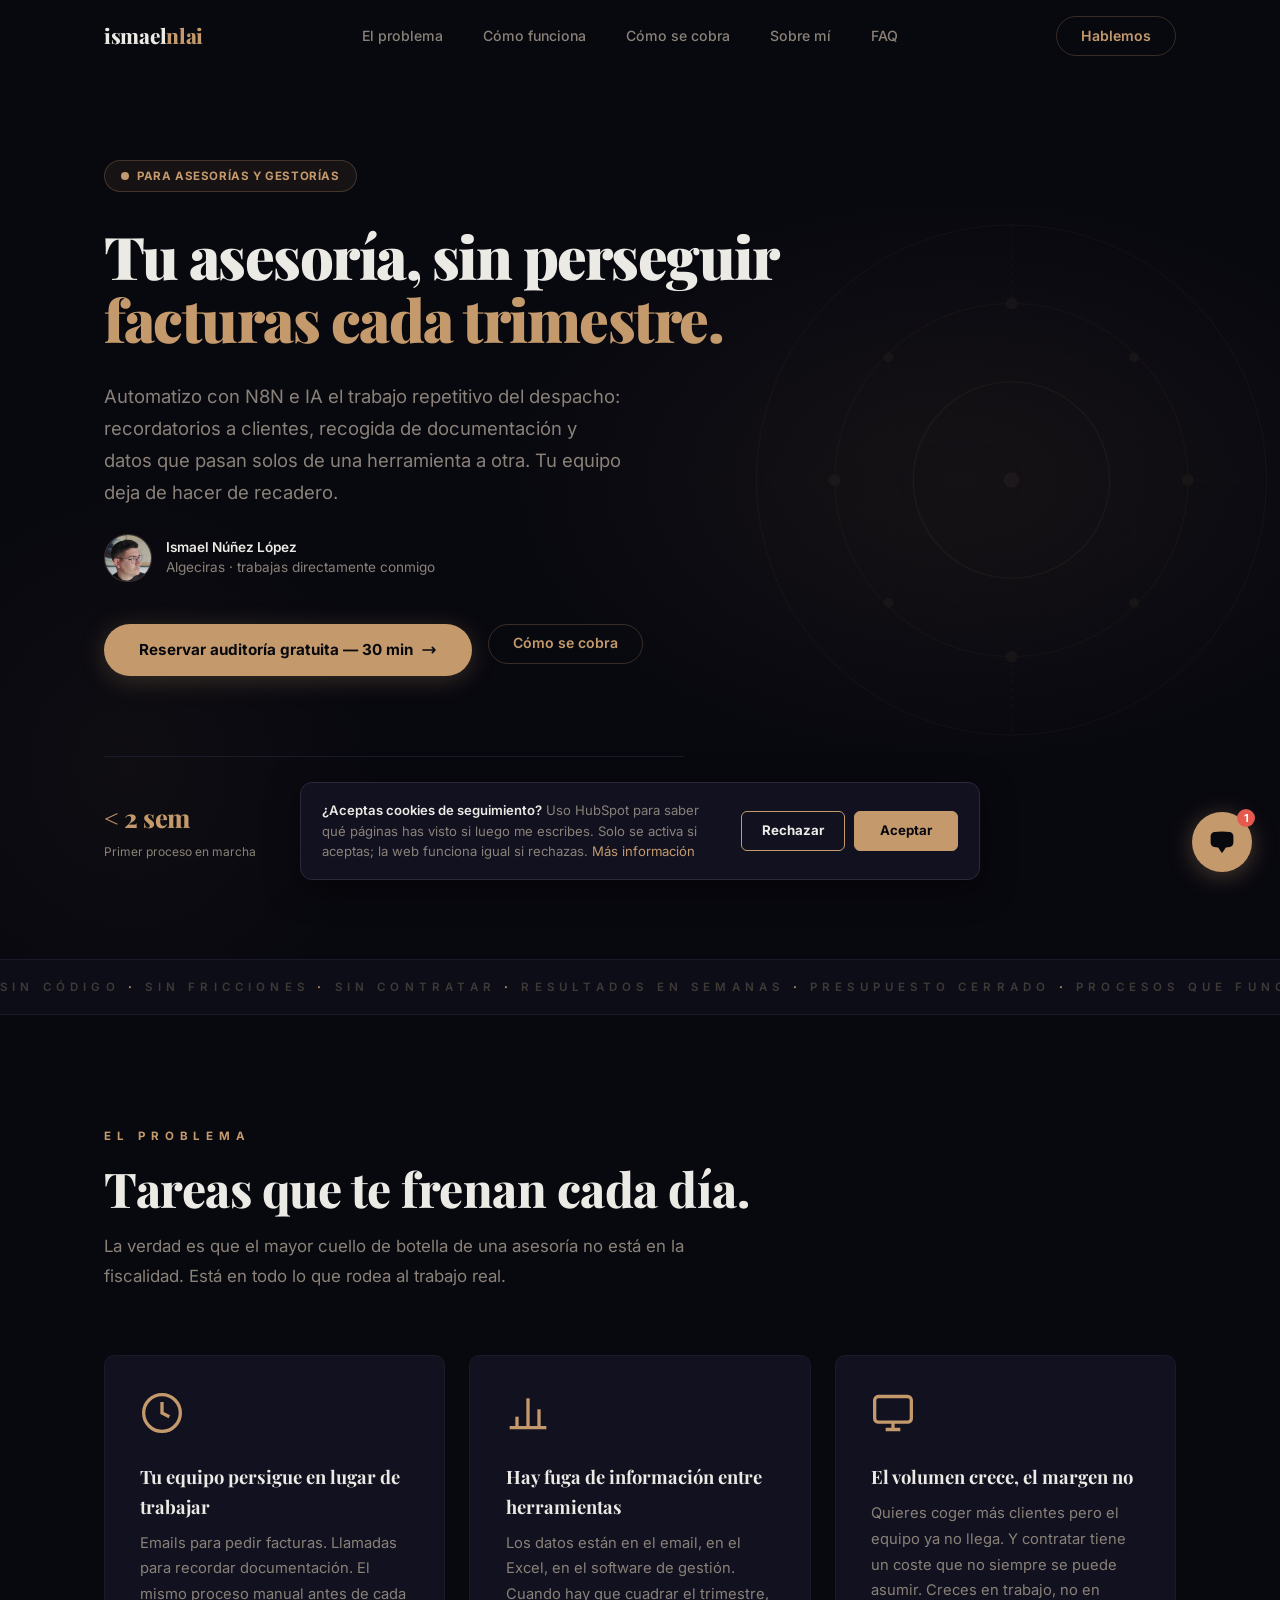
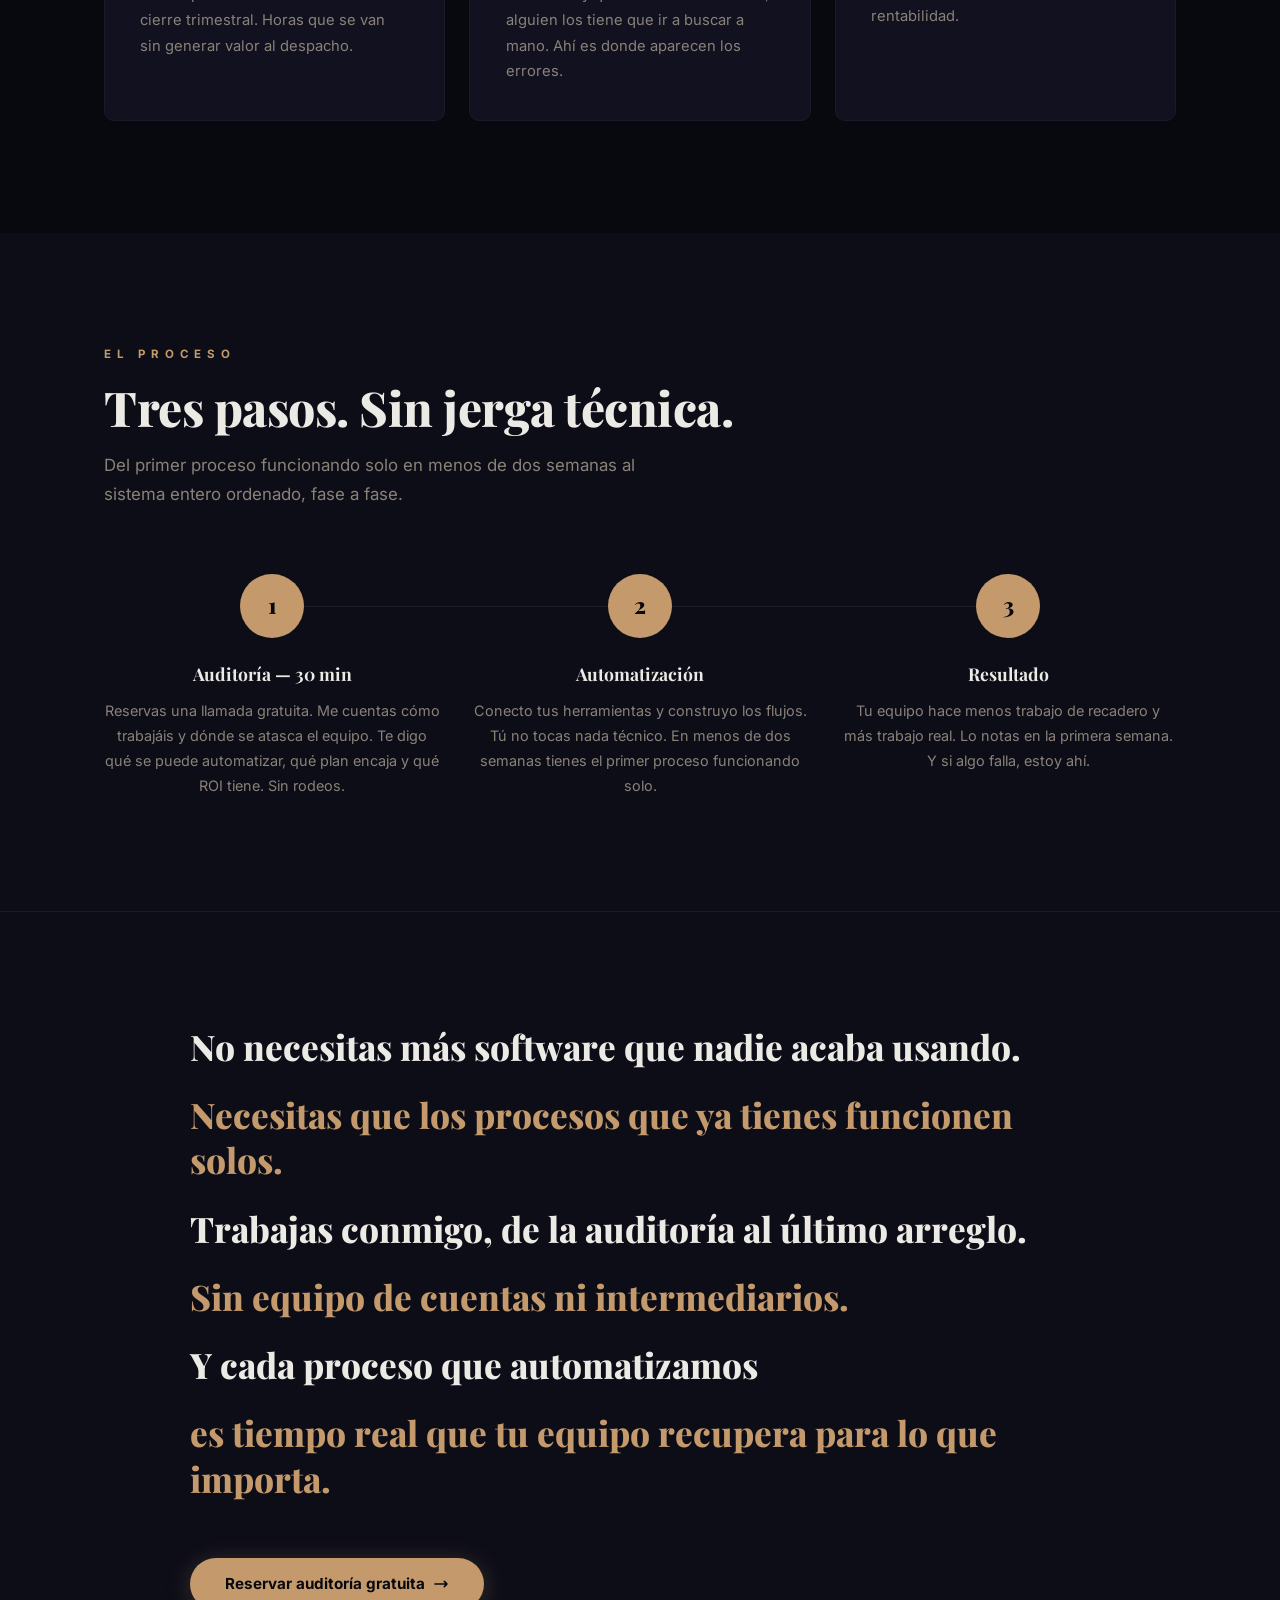
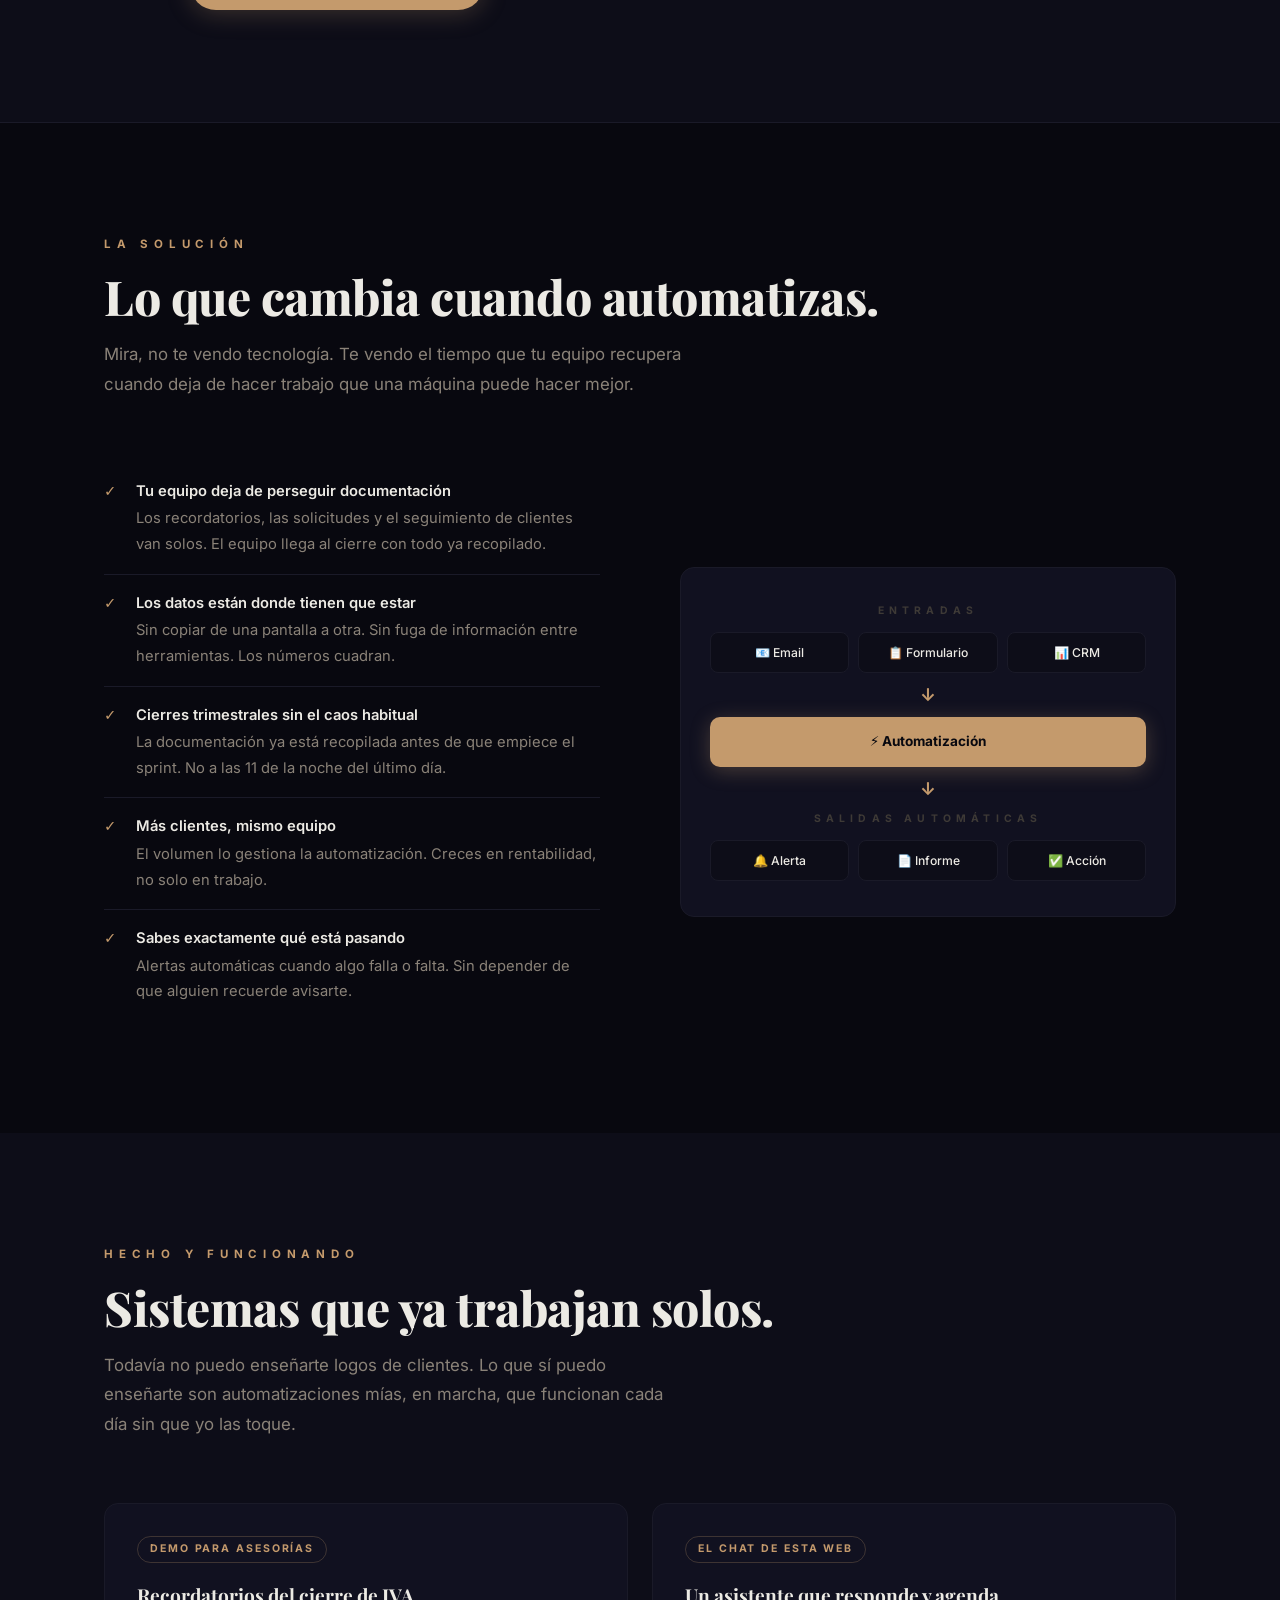
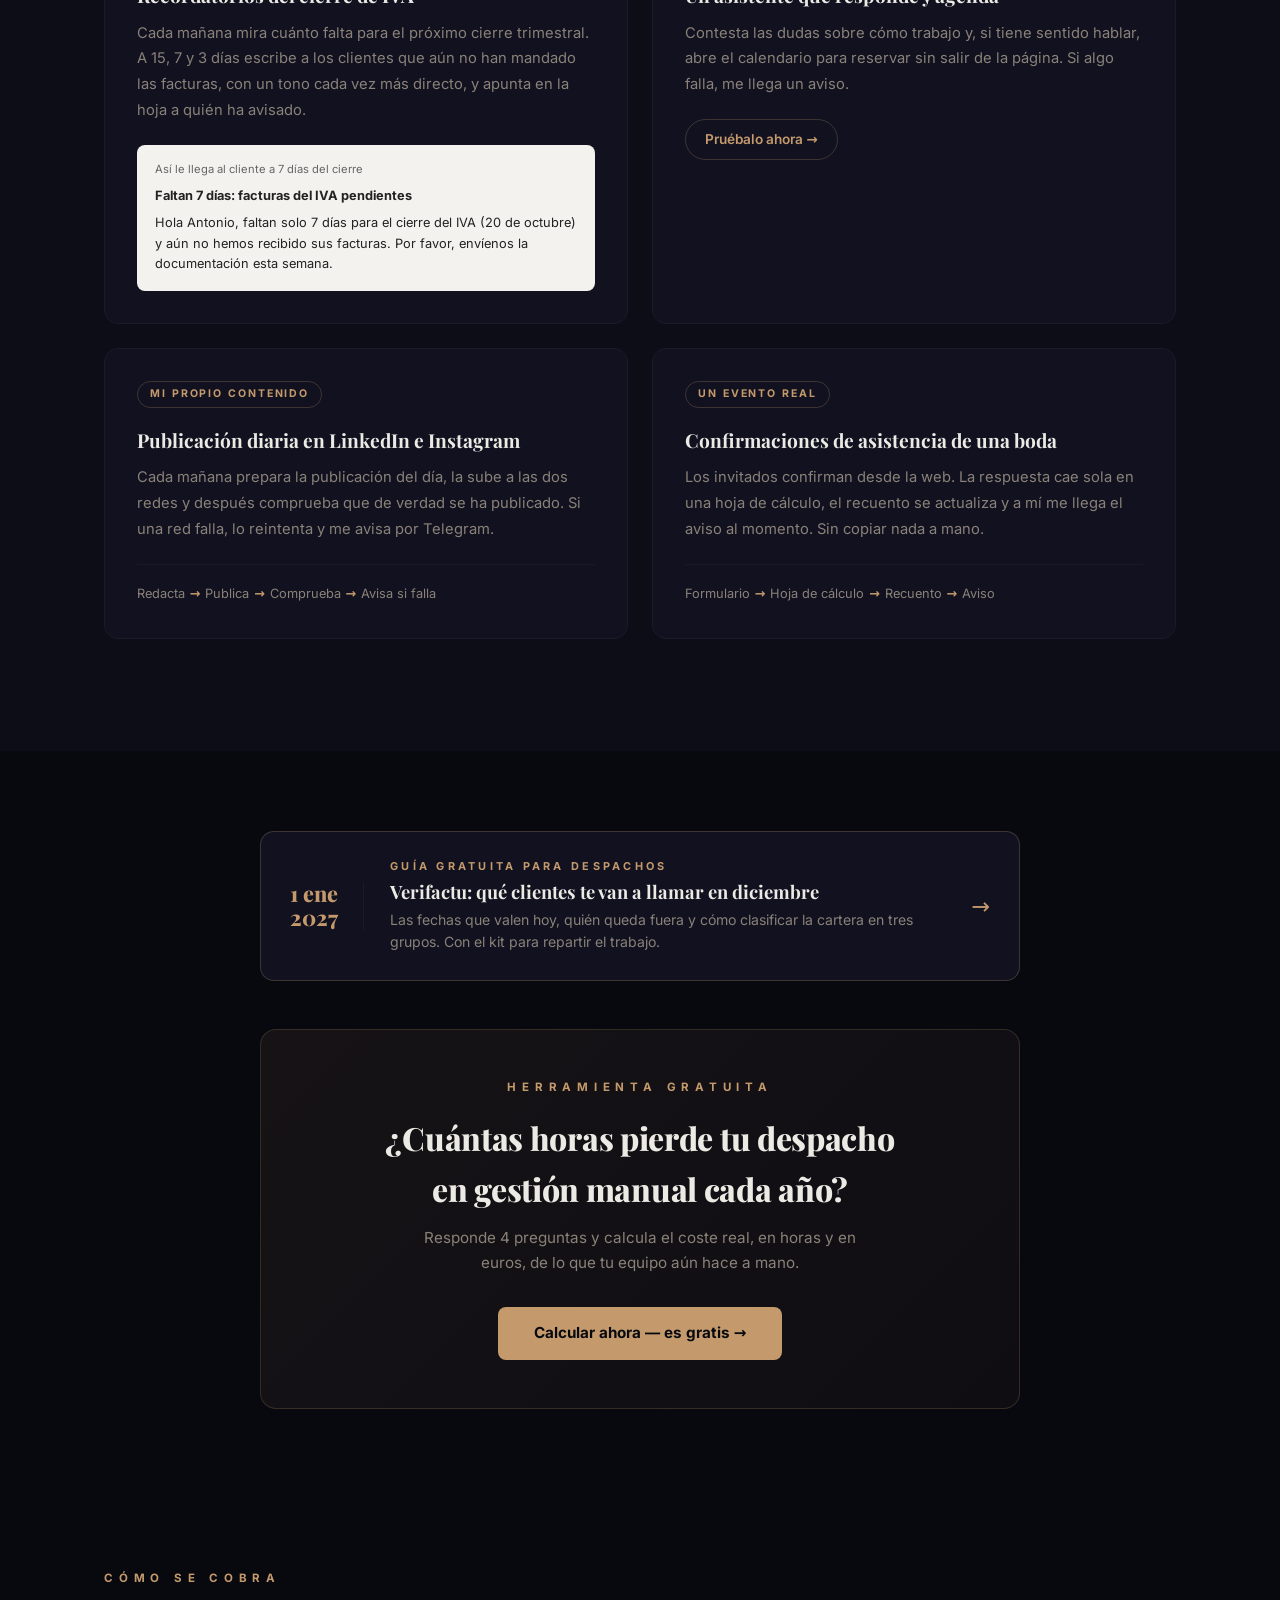
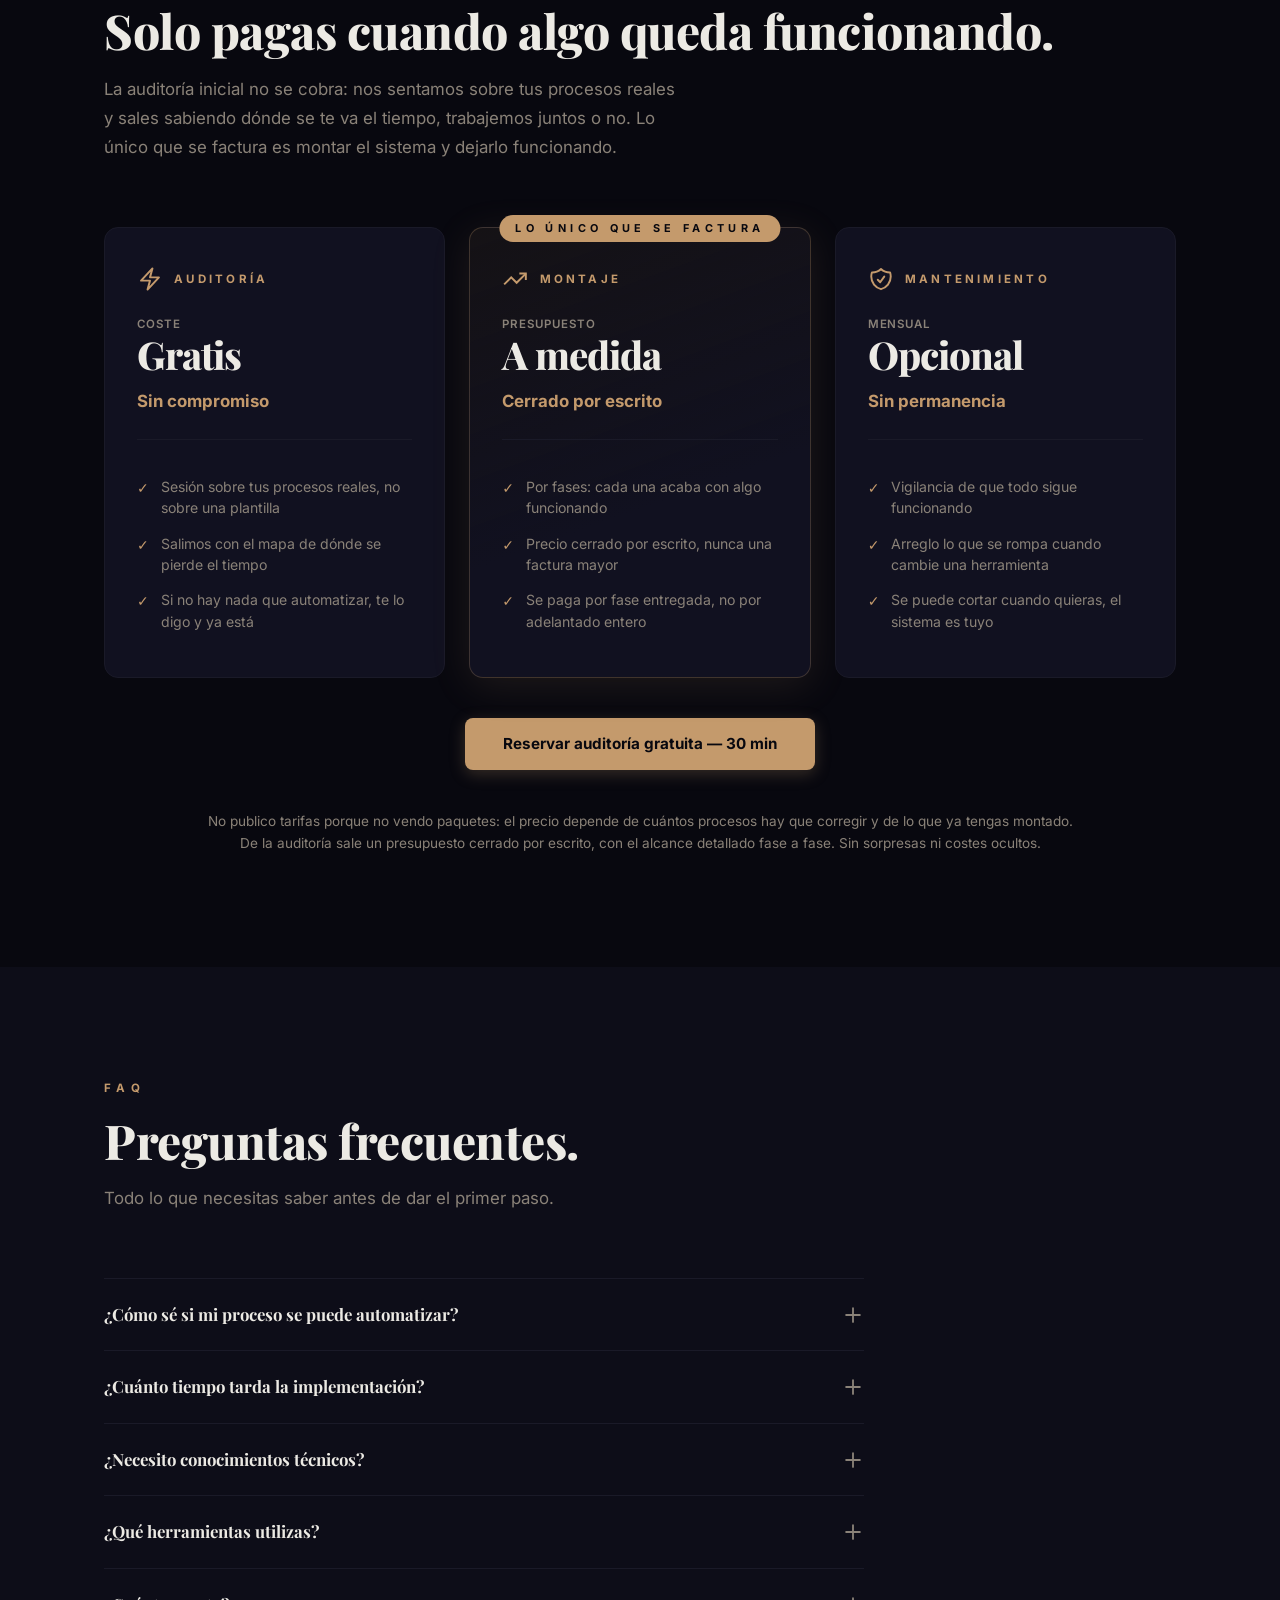
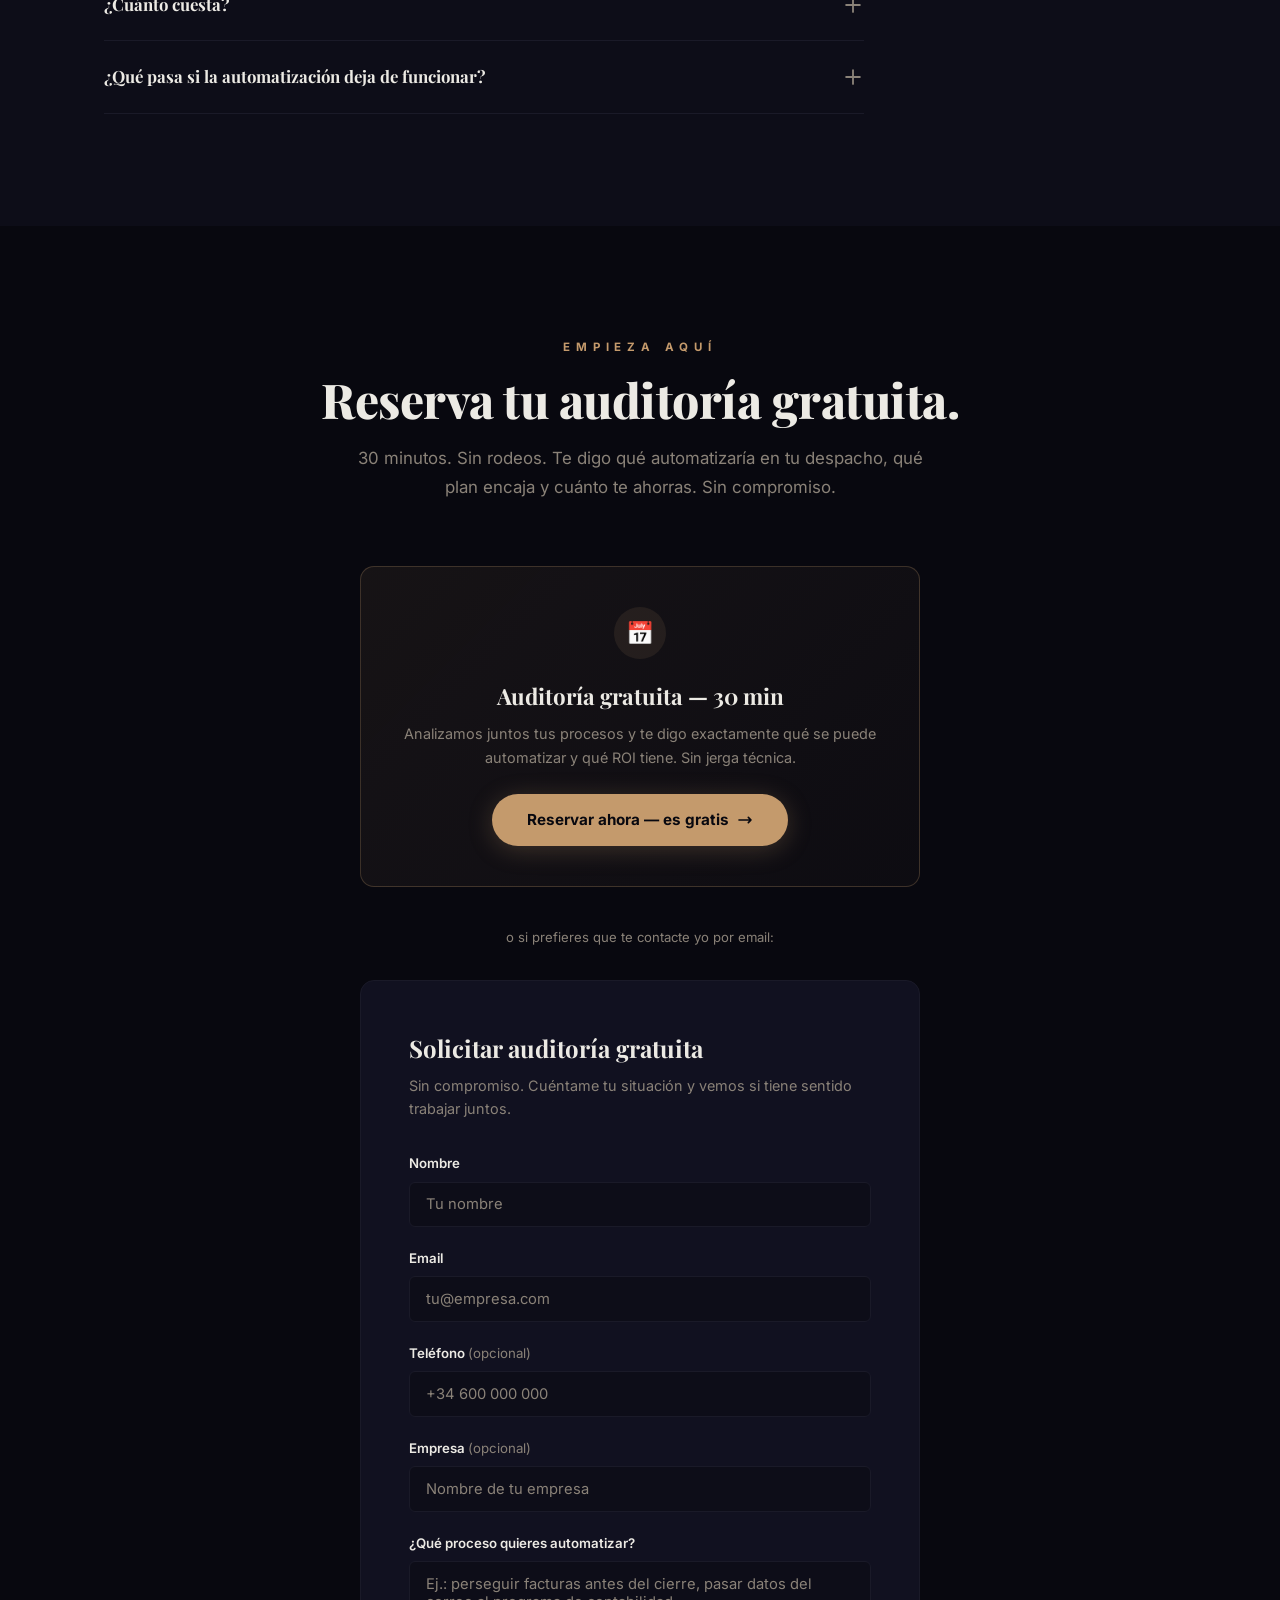
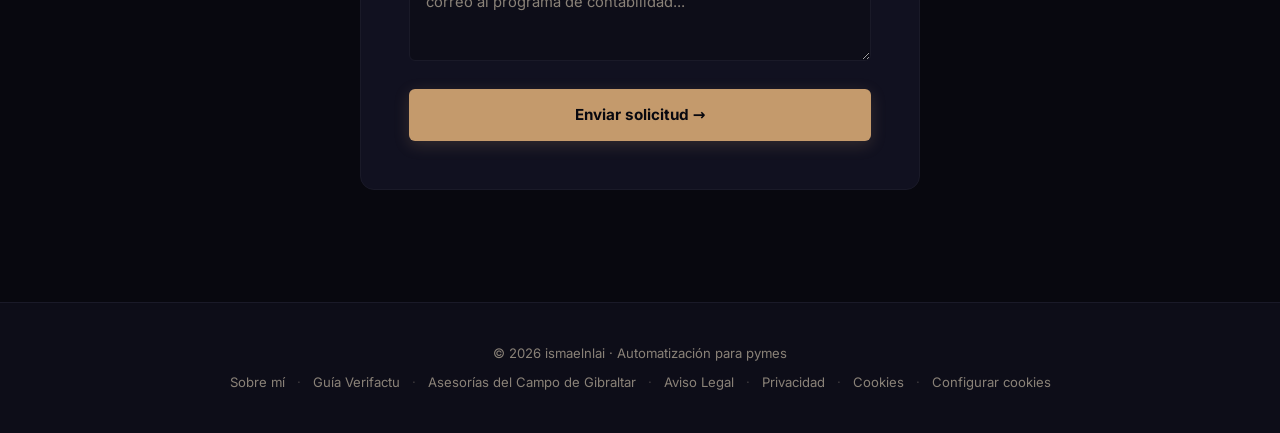
==== index.html @ dd35e836 "feat(web): publish the Verifactu guide and kit for despachos The guide (dates from RDL 15/2025, who " ====
<!DOCTYPE html>
<html lang="es" class="sin-js">
<head>
<script>
  // La pagina entera nace en opacity:0 y la revela el IntersectionObserver.
  // Si el JS no corre, o peta antes de llegar ahi, sin esto no se ve nada.
  document.documentElement.classList.remove('sin-js');
  window.addEventListener('load', function () {
    setTimeout(function () {
      if (!document.querySelector('.reveal.visible, .reveal-left.visible, .reveal-right.visible')) {
        document.documentElement.classList.add('sin-js');
      }
    }, 2500);
  });
</script>
<noscript><style>
  .reveal, .reveal-left, .reveal-right, .manifesto-line, .manifesto-cta {
    opacity: 1 !important; transform: none !important; filter: none !important;
  }
</style></noscript>
  <meta charset="UTF-8">
  <meta name="viewport" content="width=device-width, initial-scale=1.0">
  <title>Automatización para asesorías y gestorías con IA | ismaelnlai</title>
  <meta name="description" content="Automatizo el trabajo repetitivo de asesorías y gestorías con N8N e IA: recordatorios de IVA, recogida de facturas y datos que pasan solos entre herramientas. Auditoría gratuita de 30 min.">
  <link rel="canonical" href="https://ismaelnlai.com/">
  <link rel="sitemap" type="application/xml" href="/sitemap.xml">

  <!-- Open Graph -->
  <meta property="og:type"        content="website">
  <meta property="og:url"         content="https://ismaelnlai.com/">
  <meta property="og:title"       content="Tu asesoría, sin perseguir facturas cada trimestre | ismaelnlai">
  <meta property="og:description" content="Elimina el trabajo manual repetitivo en tu despacho. Automatización con N8N e IA, primer proceso en marcha en menos de 2 semanas, auditoría gratuita.">
  <meta property="og:image"       content="https://ismaelnlai.com/assets/og-image.png">
  <meta property="og:locale"      content="es_ES">
  <meta property="og:site_name"   content="ismaelnlai">

  <!-- Twitter Card -->
  <meta name="twitter:card"        content="summary_large_image">
  <meta name="twitter:title"       content="Tu asesoría, sin perseguir facturas cada trimestre | ismaelnlai">
  <meta name="twitter:description" content="Elimina el trabajo manual repetitivo. N8N + IA. Primer proceso en marcha en menos de 2 semanas.">
  <meta name="twitter:image"       content="https://ismaelnlai.com/assets/og-image.png">

  <link rel="preload" href="/assets/fonts/inter-latin.woff2" as="font" type="font/woff2" crossorigin>
  <link rel="preload" href="/assets/fonts/playfair-display-latin.woff2" as="font" type="font/woff2" crossorigin>
  <link rel="stylesheet" href="/assets/fonts/fonts.css">
  <style>
    :root {
      --accent:        #C49A6C;
      --accent-dark:   #A87E54;
      --accent-glow:   rgba(196,154,108,0.12);
      --accent-border: rgba(196,154,108,0.25);
      --bg:            #08080F;
      --bg-2:          #0D0D18;
      --bg-card:       #111120;
      --text:          #ECEAE4;
      --text-2:        #8A8278;
      --text-3:        #3E3A36;
      --border:        #1A1A28;
      --radius:        10px;
      --ease-out:      cubic-bezier(0.22, 1, 0.36, 1);
    }

    * { margin:0; padding:0; box-sizing:border-box; }
    html { scroll-behavior: smooth; }

    body {
      font-family: 'Inter', system-ui, sans-serif;
      background: var(--bg);
      color: var(--text);
      line-height: 1.6;
      overflow-x: hidden;
    }

    /* ─── REVEAL ANIMATIONS ─── */

    /* Keyframes for scroll-driven path */
    @keyframes reveal-up {
      from { opacity: 0; transform: translateY(24px); filter: blur(4px); }
      to   { opacity: 1; transform: translateY(0);    filter: blur(0);   }
    }
    @keyframes reveal-up-heading {
      from { opacity: 0; transform: translateY(32px); filter: blur(4px); }
      to   { opacity: 1; transform: translateY(0);    filter: blur(0);   }
    }
    @keyframes reveal-up-sub {
      from { opacity: 0; transform: translateY(16px); filter: blur(3px); }
      to   { opacity: 1; transform: translateY(0);    filter: blur(0);   }
    }
    @keyframes reveal-left-kf {
      from { opacity: 0; transform: translateX(-24px); filter: blur(4px); }
      to   { opacity: 1; transform: translateX(0);     filter: blur(0);   }
    }
    @keyframes reveal-right-kf {
      from { opacity: 0; transform: translateX(24px); filter: blur(4px); }
      to   { opacity: 1; transform: translateX(0);    filter: blur(0);   }
    }

    /* Baseline: transition-based (all browsers) */
    .reveal {
      opacity: 0;
      transform: translateY(24px);
      filter: blur(4px);
      transition: opacity 0.55s var(--ease-out), transform 0.55s var(--ease-out), filter 0.55s var(--ease-out);
    }
    .reveal.visible { opacity: 1; transform: translateY(0); filter: blur(0); }

    .reveal-left {
      opacity: 0;
      transform: translateX(-24px);
      filter: blur(4px);
      transition: opacity 0.55s var(--ease-out), transform 0.55s var(--ease-out), filter 0.55s var(--ease-out);
    }
    .reveal-left.visible { opacity: 1; transform: translateX(0); filter: blur(0); }

    .reveal-right {
      opacity: 0;
      transform: translateX(24px);
      filter: blur(4px);
      transition: opacity 0.55s var(--ease-out), transform 0.55s var(--ease-out), filter 0.55s var(--ease-out);
    }
    .reveal-right.visible { opacity: 1; transform: translateX(0); filter: blur(0); }

    /* Reveal hierarchy: different offsets by element role */
    .section-title.reveal  { transform: translateY(32px); }
    .section-sub.reveal    { transform: translateY(16px); filter: blur(3px); }
    .section-label.reveal  { transform: translateY(14px); filter: blur(2px); }

    /* CSS stagger for known sibling groups (replaces JS transitionDelay) */
    .cards-grid .reveal:nth-child(2) { transition-delay: 0.1s; }
    .cards-grid .reveal:nth-child(3) { transition-delay: 0.2s; }
    .steps-grid .reveal:nth-child(2) { transition-delay: 0.1s; }
    .steps-grid .reveal:nth-child(3) { transition-delay: 0.2s; }
    .faq-list .faq-item:nth-child(2) { transition-delay: 0.05s; }
    .faq-list .faq-item:nth-child(3) { transition-delay: 0.10s; }
    .faq-list .faq-item:nth-child(4) { transition-delay: 0.15s; }
    .faq-list .faq-item:nth-child(5) { transition-delay: 0.20s; }
    .faq-list .faq-item:nth-child(6) { transition-delay: 0.25s; }

    /* Enhanced: scroll-driven animations (Chrome 115+, Edge 115+, Safari 18+) */
    @supports (animation-timeline: scroll()) {
      .reveal {
        animation: reveal-up 0.55s var(--ease-out) both;
        animation-timeline: view();
        animation-range: entry 0% entry 35%;
        transition: none;
      }
      .reveal-left {
        animation: reveal-left-kf 0.55s var(--ease-out) both;
        animation-timeline: view();
        animation-range: entry 0% entry 35%;
        transition: none;
      }
      .reveal-right {
        animation: reveal-right-kf 0.55s var(--ease-out) both;
        animation-timeline: view();
        animation-range: entry 0% entry 35%;
        transition: none;
      }
      /* Hierarchy overrides in scroll-driven mode */
      .section-title.reveal {
        animation-name: reveal-up-heading;
        transform: translateY(0); /* reset baseline override */
      }
      .section-sub.reveal {
        animation-name: reveal-up-sub;
        transform: translateY(0);
        filter: blur(0);
      }
      .section-label.reveal {
        animation-name: reveal-up-sub;
        transform: translateY(0);
        filter: blur(0);
      }
      /* Stagger via animation-delay in scroll-driven mode */
      .cards-grid .reveal:nth-child(2),
      .steps-grid .reveal:nth-child(2),
      .faq-list .faq-item:nth-child(2) { animation-delay: 0.06s; transition-delay: 0s; }
      .cards-grid .reveal:nth-child(3),
      .steps-grid .reveal:nth-child(3),
      .faq-list .faq-item:nth-child(3) { animation-delay: 0.12s; transition-delay: 0s; }
      .faq-list .faq-item:nth-child(4) { animation-delay: 0.18s; transition-delay: 0s; }
      .faq-list .faq-item:nth-child(5) { animation-delay: 0.24s; transition-delay: 0s; }
      .faq-list .faq-item:nth-child(6) { animation-delay: 0.30s; transition-delay: 0s; }
    }

    /* ─── HEADER ─── */
    header {
      position: fixed;
      top: 0; left: 0; right: 0;
      z-index: 100;
      transition: background 0.3s var(--ease-out), border-color 0.3s var(--ease-out);
      border-bottom: 1px solid transparent;
    }
    header.scrolled {
      background: rgba(8,8,15,0.92);
      backdrop-filter: blur(16px);
      -webkit-backdrop-filter: blur(16px);
      border-bottom-color: var(--border);
    }
    .nav {
      max-width: 1200px;
      margin: 0 auto;
      padding: 0 5%;
      height: 72px;
      display: flex;
      align-items: center;
      justify-content: space-between;
    }
    .logo {
      font-family: 'Playfair Display', serif;
      font-size: 1.3rem;
      font-weight: 800;
      color: var(--text);
      text-decoration: none;
      letter-spacing: -0.3px;
    }
    .logo span { color: var(--accent); }

    .nav-links {
      display: flex;
      gap: 2.5rem;
      list-style: none;
    }
    .nav-links a {
      color: var(--text-2);
      text-decoration: none;
      font-size: 0.88rem;
      font-weight: 500;
      transition: color 0.2s var(--ease-out);
      position: relative;
    }
    .nav-links a:hover { color: var(--text); }
    .nav-links a::after {
      content: '';
      position: absolute;
      bottom: -4px; left: 0;
      width: 100%; height: 1px;
      background: var(--accent);
      transform: scaleX(0);
      transform-origin: left center;
      transition: transform 0.25s var(--ease-out);
    }
    .nav-links a:hover::after { transform: scaleX(1); }

    .btn-outline {
      display: inline-flex;
      align-items: center;
      gap: 0.5rem;
      height: 40px;
      padding: 0 1.5rem;
      border: 1px solid var(--accent-border);
      color: var(--accent);
      border-radius: 100px;
      font-size: 0.88rem;
      font-weight: 600;
      text-decoration: none;
      cursor: pointer;
      background: transparent;
      font-family: inherit;
      transition: background 0.2s var(--ease-out), border-color 0.2s var(--ease-out), color 0.2s var(--ease-out);
    }
    .btn-outline:hover {
      background: var(--accent);
      color: var(--bg);
      border-color: var(--accent);
    }

    .btn-primary {
      display: inline-flex;
      align-items: center;
      gap: 0.5rem;
      height: 52px;
      padding: 0 2.2rem;
      background: var(--accent);
      color: var(--bg);
      border-radius: 100px;
      font-size: 0.95rem;
      font-weight: 700;
      text-decoration: none;
      cursor: pointer;
      border: none;
      font-family: inherit;
      transition: background 0.2s var(--ease-out), transform 0.2s var(--ease-out), box-shadow 0.2s var(--ease-out);
      box-shadow: 0 4px 24px rgba(196,154,108,0.25);
    }
    .btn-primary:hover {
      background: var(--accent-dark);
      transform: translateY(-2px);
      box-shadow: 0 8px 32px rgba(196,154,108,0.35);
    }
    .btn-primary:active { transform: translateY(-1px) scale(0.97); }

    /* ─── HERO ─── */
    .hero-wrapper {
      position: relative;
      min-height: 100vh;
      display: flex;
      align-items: center;
      overflow: hidden;
    }
    @property --glow-a {
      syntax: '<number>';
      initial-value: 0.07;
      inherits: false;
    }
    @property --glow-b {
      syntax: '<number>';
      initial-value: 0.04;
      inherits: false;
    }
    @keyframes hero-breathe {
      from { --glow-a: 0.05; --glow-b: 0.02; }
      to   { --glow-a: 0.11; --glow-b: 0.07; }
    }
    .hero-bg {
      position: absolute;
      inset: 0;
      background:
        radial-gradient(ellipse 60% 50% at 75% 50%, rgba(196,154,108,var(--glow-a)) 0%, transparent 60%),
        radial-gradient(ellipse 40% 60% at 10% 80%, rgba(196,154,108,var(--glow-b)) 0%, transparent 50%);
      pointer-events: none;
      animation: hero-breathe 7s ease-in-out infinite alternate;
    }
    .hero-decoration {
      position: absolute;
      right: -2%;
      top: 50%;
      transform: translateY(-50%);
      width: 46%;
      opacity: 0.055;
      pointer-events: none;
    }
    .hero-content {
      position: relative;
      z-index: 2;
      max-width: 1200px;
      margin: 0 auto;
      padding: 10rem 5% 6rem;
      width: 100%;
    }
    .hero-badge {
      display: inline-flex;
      align-items: center;
      gap: 0.5rem;
      background: rgba(196,154,108,0.08);
      border: 1px solid var(--accent-border);
      color: var(--accent);
      font-size: 0.72rem;
      font-weight: 700;
      padding: 0.35rem 1rem;
      border-radius: 100px;
      margin-bottom: 2rem;
      letter-spacing: 0.6px;
      text-transform: uppercase;
    }
    .hero-content h1 {
      font-family: 'Playfair Display', serif;
      font-size: clamp(2.4rem, 4.6vw, 4.2rem);
      font-weight: 900;
      line-height: 1.08;
      letter-spacing: -1.5px;
      margin-bottom: 1.8rem;
      max-width: 960px;
      text-wrap: balance;
    }
    .hero-content h1 em {
      font-style: normal;
      color: var(--accent);
    }
    .hero-subtitle {
      font-size: 1.15rem;
      color: var(--text-2);
      max-width: 520px;
      line-height: 1.75;
      margin-bottom: 3rem;
    }
    .hero-ctas {
      display: flex;
      gap: 1rem;
      flex-wrap: wrap;
      margin-bottom: 5rem;
    }
    .trust-bar {
      display: flex;
      gap: 3rem;
      flex-wrap: wrap;
      padding-top: 2.5rem;
      border-top: 1px solid var(--border);
      max-width: 580px;
    }
    .trust-item strong {
      display: block;
      font-family: 'Playfair Display', serif;
      font-size: 1.6rem;
      font-weight: 800;
      color: var(--accent);
      letter-spacing: -0.5px;
    }
    .trust-item span {
      font-size: 0.75rem;
      color: var(--text-2);
    }

    /* ─── MARQUEE ─── */
    .marquee-section {
      overflow: hidden;
      border-top: 1px solid var(--border);
      border-bottom: 1px solid var(--border);
      padding: 1.1rem 0;
      background: var(--bg-2);
    }
    .marquee-track {
      display: flex;
      white-space: nowrap;
      animation: marquee 30s linear infinite;
    }
    .marquee-track span {
      font-size: 0.72rem;
      font-weight: 600;
      letter-spacing: 0.45em;
      text-transform: uppercase;
      color: var(--text-3);
      padding-right: 2rem;
    }
    .marquee-track span b { color: var(--accent); font-weight: 700; }
    .marquee-section:hover .marquee-track { animation-play-state: paused; }

    @keyframes marquee {
      from { transform: translateX(0); }
      to   { transform: translateX(-50%); }
    }

    /* ─── SECTIONS ─── */
    .section {
      padding: 7rem 5%;
      max-width: 1200px;
      margin: 0 auto;
    }
    .bg-alt { background: var(--bg-2); }
    .bg-alt-inner {
      max-width: 1200px;
      margin: 0 auto;
      padding: 7rem 5%;
    }

    .section-label {
      font-size: 0.72rem;
      font-weight: 700;
      letter-spacing: 0.5em;
      text-transform: uppercase;
      color: var(--accent);
      margin-bottom: 1rem;
    }
    .section-title {
      font-family: 'Playfair Display', serif;
      font-size: clamp(2rem, 4vw, 3rem);
      font-weight: 800;
      line-height: 1.15;
      letter-spacing: -0.5px;
      margin-bottom: 1rem;
    }
    .section-sub {
      font-size: 1.05rem;
      color: var(--text-2);
      max-width: 580px;
      line-height: 1.75;
      margin-bottom: 4rem;
    }

    /* ─── PROBLEMA ─── */
    .cards-grid {
      display: grid;
      grid-template-columns: repeat(auto-fit, minmax(300px, 1fr));
      gap: 1.5rem;
    }
    .card {
      padding: 2.2rem;
      background: var(--bg-card);
      border: 1px solid var(--border);
      border-radius: var(--radius);
      transition: border-color 0.25s var(--ease-out), box-shadow 0.25s var(--ease-out), transform 0.25s var(--ease-out);
    }
    .card:hover {
      border-color: var(--accent-border);
      box-shadow: 0 8px 32px var(--accent-glow);
      transform: translateY(-4px);
    }
    .card-icon {
      width: 44px; height: 44px;
      color: var(--accent);
      margin-bottom: 1.2rem;
    }
    .card h3 {
      font-family: 'Playfair Display', serif;
      font-size: 1.15rem;
      font-weight: 700;
      margin-bottom: 0.6rem;
    }
    .card p { color: var(--text-2); font-size: 0.92rem; line-height: 1.75; }

    /* ─── CÓMO FUNCIONA ─── */
    .steps-grid {
      display: grid;
      grid-template-columns: repeat(3, 1fr);
      gap: 2rem;
      position: relative;
    }
    .steps-grid::before {
      content: '';
      position: absolute;
      top: 2rem;
      left: calc(16.7% + 1rem);
      right: calc(16.7% + 1rem);
      height: 1px;
      background: var(--border);
    }
    .step { text-align: center; position: relative; z-index: 1; }
    .step-num {
      width: 4rem; height: 4rem;
      background: var(--accent);
      color: var(--bg);
      border-radius: 50%;
      display: flex;
      align-items: center;
      justify-content: center;
      font-family: 'Playfair Display', serif;
      font-size: 1.4rem;
      font-weight: 800;
      margin: 0 auto 1.4rem;
    }
    .step h3 {
      font-family: 'Playfair Display', serif;
      font-size: 1.1rem;
      font-weight: 700;
      margin-bottom: 0.6rem;
    }
    .step p { color: var(--text-2); font-size: 0.9rem; line-height: 1.75; }

    /* ─── MANIFIESTO ─── */
    .manifesto-section {
      background: var(--bg-2);
      padding: 7rem 5%;
      border-top: 1px solid var(--border);
      border-bottom: 1px solid var(--border);
    }
    .manifesto-inner { max-width: 900px; margin: 0 auto; }
    .manifesto-line {
      font-family: 'Playfair Display', serif;
      font-size: clamp(1.5rem, 3vw, 2.2rem);
      font-weight: 800;
      line-height: 1.3;
      margin-bottom: 1.4rem;
      opacity: 0;
      transform: translateY(20px);
      filter: blur(4px);
      transition: opacity 0.6s var(--ease-out), transform 0.6s var(--ease-out), filter 0.6s var(--ease-out);
    }
    .manifesto-line.visible { opacity: 1; transform: translateY(0); filter: blur(0); }
    .manifesto-line.accent { color: var(--accent); }
    .manifesto-line.muted  { color: var(--text); }
    .manifesto-cta {
      margin-top: 3.5rem;
      opacity: 0;
      transform: translateY(16px);
      filter: blur(3px);
      transition: opacity 0.6s var(--ease-out), transform 0.6s var(--ease-out), filter 0.6s var(--ease-out);
    }
    .manifesto-cta.visible { opacity: 1; transform: translateY(0); filter: blur(0); }

    /* ─── SOLUCIÓN ─── */
    .solution-grid {
      display: grid;
      grid-template-columns: 1fr 1fr;
      gap: 5rem;
      align-items: center;
    }
    .solution-list { list-style: none; }
    .solution-list li {
      padding: 1rem 0 1rem 2rem;
      position: relative;
      border-bottom: 1px solid var(--border);
      color: var(--text-2);
      font-size: 0.92rem;
      line-height: 1.75;
    }
    .solution-list li:last-child { border-bottom: none; }
    .solution-list li strong {
      display: block;
      color: var(--text);
      font-weight: 600;
      margin-bottom: 0.1rem;
    }
    .solution-list li::before {
      content: "✓";
      position: absolute;
      left: 0; top: 1rem;
      color: var(--accent);
      font-weight: 700;
    }
    .workflow-box {
      background: var(--bg-card);
      border: 1px solid var(--border);
      border-radius: 14px;
      padding: 2.2rem 1.8rem;
    }
    .wf-label {
      font-size: 0.65rem;
      font-weight: 700;
      letter-spacing: 0.5em;
      text-transform: uppercase;
      color: var(--text-3);
      text-align: center;
      margin-bottom: 0.75rem;
    }
    .wf-row { display: flex; gap: 0.6rem; }
    .wf-node {
      flex: 1;
      background: var(--bg-2);
      border: 1px solid var(--border);
      border-radius: 8px;
      padding: 0.6rem 0.4rem;
      font-size: 0.76rem;
      font-weight: 500;
      color: var(--text);
      text-align: center;
    }
    .wf-center {
      flex: 1;
      background: var(--accent);
      color: var(--bg);
      border-radius: 10px;
      padding: 0.9rem;
      font-size: 0.85rem;
      font-weight: 700;
      text-align: center;
      box-shadow: 0 4px 20px rgba(196,154,108,0.3);
    }
    .wf-arrow {
      text-align: center;
      color: var(--accent);
      font-size: 1.1rem;
      font-weight: 700;
      margin: 0.5rem 0;
    }

    /* ─── FAQ ─── */
    .faq-list { border-top: 1px solid var(--border); }
    .faq-item { border-bottom: 1px solid var(--border); }
    .faq-btn {
      width: 100%;
      padding: 1.5rem 0;
      display: flex;
      align-items: center;
      justify-content: space-between;
      background: none;
      border: none;
      cursor: pointer;
      text-align: left;
      gap: 1.5rem;
    }
    .faq-btn span {
      font-family: 'Playfair Display', serif;
      font-size: 1.05rem;
      font-weight: 700;
      color: var(--text);
      transition: color 0.2s var(--ease-out);
      line-height: 1.4;
    }
    .faq-btn:hover span { color: var(--accent); }
    .faq-icon {
      flex-shrink: 0;
      width: 22px; height: 22px;
      color: var(--text-2);
      transition: transform 0.4s var(--ease-out), color 0.2s var(--ease-out);
    }
    .faq-item.open .faq-icon { transform: rotate(45deg); color: var(--accent); }
    /* FAQ answer: no CSS transition — JS sets ease-out (open) or ease-in (close) */
    .faq-answer { max-height: 0; overflow: hidden; }
    .faq-answer p {
      padding-bottom: 1.5rem;
      color: var(--text-2);
      font-size: 0.92rem;
      line-height: 1.8;
    }

    /* ─── PRECIOS ─── */
    .pricing-grid {
      display: grid;
      grid-template-columns: repeat(3, 1fr);
      gap: 1.5rem;
      align-items: stretch;
    }
    .pricing-card {
      display: flex;
      flex-direction: column;
      background: var(--bg-card);
      border: 1px solid var(--border);
      border-radius: 14px;
      padding: 2.4rem 2rem;
      position: relative;
      transition: border-color 0.25s var(--ease-out), box-shadow 0.25s var(--ease-out), transform 0.25s var(--ease-out);
    }
    .pricing-card:hover {
      border-color: var(--accent-border);
      box-shadow: 0 8px 32px var(--accent-glow);
      transform: translateY(-4px);
    }
    .pricing-card.featured {
      border-color: var(--accent-border);
      background: linear-gradient(160deg, rgba(196,154,108,0.07) 0%, var(--bg-card) 60%);
      box-shadow: 0 8px 40px rgba(196,154,108,0.12);
    }
    .pricing-badge {
      position: absolute;
      top: -13px;
      left: 50%;
      transform: translateX(-50%);
      background: var(--accent);
      color: var(--bg);
      font-size: 0.68rem;
      font-weight: 700;
      letter-spacing: 0.4em;
      text-transform: uppercase;
      padding: 0.3rem 1rem;
      border-radius: 100px;
      white-space: nowrap;
    }
    .pricing-plan {
      font-size: 0.72rem;
      font-weight: 700;
      letter-spacing: 0.28em;
      text-transform: uppercase;
      color: var(--accent);
      margin-bottom: 0;
    }
    .pricing-header {
      display: flex;
      align-items: center;
      gap: 0.7rem;
      margin-bottom: 1.4rem;
    }
    .pricing-header-icon {
      width: 26px; height: 26px;
      color: var(--accent);
    }
    .setup-label {
      display: block;
      font-size: 0.72rem;
      font-weight: 600;
      color: var(--text-2);
      letter-spacing: 0.08em;
      text-transform: uppercase;
      margin-bottom: 0.1rem;
    }
    .pricing-monthly-accent {
      font-size: 1.05rem;
      font-weight: 700;
      color: var(--accent);
      margin-top: 0.3rem;
      margin-bottom: 1.8rem;
      padding-bottom: 1.5rem;
      border-bottom: 1px solid var(--border);
    }
    .pricing-price { margin-bottom: 0.4rem; }
    .pricing-price .setup {
      font-family: 'Playfair Display', serif;
      font-size: 2.4rem;
      font-weight: 800;
      letter-spacing: -1px;
      line-height: 1;
    }
    .pricing-price .setup small {
      font-family: 'Inter', sans-serif;
      font-size: 1rem;
      font-weight: 500;
      letter-spacing: 0;
      color: var(--text-2);
    }
    .pricing-monthly {
      font-size: 0.88rem;
      color: var(--text-2);
      margin-bottom: 1.8rem;
      padding-bottom: 1.5rem;
      border-bottom: 1px solid var(--border);
    }
    .pricing-monthly strong { color: var(--text); font-weight: 600; }
    .pricing-features {
      list-style: none;
      margin-bottom: 0;
    }
    .pricing-features li {
      display: flex;
      gap: 0.75rem;
      align-items: flex-start;
      padding: 0.45rem 0;
      font-size: 0.88rem;
      color: var(--text-2);
      line-height: 1.5;
    }
    .pricing-features li::before {
      content: "✓";
      color: var(--accent);
      font-weight: 700;
      flex-shrink: 0;
      margin-top: 1px;
    }
    .pricing-final-cta {
      display: flex;
      justify-content: center;
      margin-top: 2.5rem;
    }
    .pricing-final-cta .pricing-cta { width: auto; min-width: 320px; padding: 1rem 2.4rem; font-size: 0.95rem; }
    @media (max-width: 768px) {
      .pricing-final-cta .pricing-cta { width: 100%; min-width: 0; }
    }
    .pricing-cta {
      display: flex;
      align-items: center;
      justify-content: center;
      width: 100%;
      min-height: 48px;
      padding: 0.7rem 0.8rem;
      border-radius: 8px;
      font-size: 0.83rem;
      font-weight: 700;
      cursor: pointer;
      font-family: inherit;
      text-align: center;
      line-height: 1.3;
      text-decoration: none;
      border: none;
      transition: background 0.2s var(--ease-out), border-color 0.2s var(--ease-out), color 0.2s var(--ease-out), transform 0.2s var(--ease-out), box-shadow 0.2s var(--ease-out);
    }
    .pricing-cta-primary {
      background: var(--accent);
      color: var(--bg);
      box-shadow: 0 4px 16px rgba(196,154,108,0.25);
    }
    .pricing-cta-primary:hover {
      background: var(--accent-dark);
      transform: translateY(-2px);
      box-shadow: 0 8px 24px rgba(196,154,108,0.35);
    }
    .pricing-cta-secondary {
      background: transparent;
      color: var(--accent);
      border: 1px solid var(--accent-border);
    }
    .pricing-cta-secondary:hover {
      background: var(--accent);
      color: var(--bg);
    }
    .pricing-note {
      text-align: center;
      color: var(--text-2);
      font-size: 0.85rem;
      margin-top: 2.5rem;
      line-height: 1.65;
    }

    /* ─── DIAGNÓSTICO BOOKING ─── */
    .booking-box {
      max-width: 560px;
      margin: 0 auto 2.5rem;
      background: linear-gradient(135deg, rgba(196,154,108,0.08) 0%, rgba(196,154,108,0.03) 100%);
      border: 1px solid var(--accent-border);
      border-radius: 14px;
      padding: 2.5rem;
      text-align: center;
    }
    .booking-icon {
      width: 52px; height: 52px;
      background: rgba(196,154,108,0.1);
      border-radius: 50%;
      display: flex;
      align-items: center;
      justify-content: center;
      margin: 0 auto 1.2rem;
      font-size: 1.4rem;
    }
    .booking-box h3 {
      font-family: 'Playfair Display', serif;
      font-size: 1.4rem;
      font-weight: 700;
      margin-bottom: 0.5rem;
    }
    .booking-box p {
      color: var(--text-2);
      font-size: 0.9rem;
      margin-bottom: 1.5rem;
      line-height: 1.65;
    }
    .booking-or {
      text-align: center;
      color: var(--text-2);
      font-size: 0.82rem;
      margin-bottom: 2rem;
    }

    /* ─── CONTACTO ─── */
    .form-wrapper { max-width: 560px; margin: 0 auto; }
    .form-box {
      background: var(--bg-card);
      border: 1px solid var(--border);
      border-radius: 14px;
      padding: 3rem;
    }
    .form-box h3 {
      font-family: 'Playfair Display', serif;
      font-size: 1.5rem;
      font-weight: 700;
      margin-bottom: 0.4rem;
    }
    .form-desc { color: var(--text-2); font-size: 0.9rem; margin-bottom: 2rem; line-height: 1.65; }
    .form-group { margin-bottom: 1.3rem; }
    .form-group label {
      display: block;
      font-size: 0.83rem;
      font-weight: 600;
      margin-bottom: 0.45rem;
      color: var(--text);
    }
    .form-group input,
    .form-group textarea {
      width: 100%;
      padding: 0.8rem 1rem;
      background: var(--bg-2);
      border: 1.5px solid var(--border);
      border-radius: 6px;
      color: var(--text);
      font-family: inherit;
      font-size: 0.92rem;
      resize: vertical;
      transition: border-color 0.2s var(--ease-out), box-shadow 0.2s var(--ease-out);
    }
    .form-group input::placeholder,
    .form-group textarea::placeholder { color: var(--text-2); }
    .form-group input:focus,
    .form-group textarea:focus {
      outline: none;
      border-color: var(--accent);
      box-shadow: 0 0 0 3px rgba(196,154,108,0.1);
    }
    .btn-form {
      width: 100%;
      height: 52px;
      background: var(--accent);
      color: var(--bg);
      border: none;
      border-radius: 6px;
      font-size: 0.95rem;
      font-weight: 700;
      cursor: pointer;
      font-family: inherit;
      transition: background 0.2s var(--ease-out), transform 0.2s var(--ease-out);
      box-shadow: 0 4px 16px rgba(196,154,108,0.2);
    }
    .btn-form:hover { background: var(--accent-dark); transform: translateY(-1px); }
    .btn-form:active { transform: translateY(-1px) scale(0.97); }
    .btn-form:disabled { opacity: 0.5; cursor: not-allowed; transform: none; }
    .form-error { display: none; color: #e05c3a; font-size: 0.82rem; margin-top: 0.75rem; text-align: center; }
    #formContent {
      transition: opacity 0.25s var(--ease-out);
    }
    #formContent.hiding { opacity: 0; }
    .form-success {
      display: none; /* managed by JS */
      text-align: center;
      padding: 2rem 1rem;
      opacity: 0;
      transform: translateY(10px);
      filter: blur(4px);
      transition: opacity 0.45s var(--ease-out), transform 0.45s var(--ease-out), filter 0.45s var(--ease-out);
    }
    .form-success.visible { opacity: 1; transform: translateY(0); filter: blur(0); }
    .form-success .check {
      width: 56px; height: 56px;
      background: rgba(196,154,108,0.1);
      border-radius: 50%;
      display: flex;
      align-items: center;
      justify-content: center;
      margin: 0 auto 1.2rem;
      font-size: 1.5rem;
      color: var(--accent);
    }
    .form-success h4 { font-family: 'Playfair Display', serif; font-size: 1.2rem; margin-bottom: 0.5rem; }
    .form-success p { color: var(--text-2); font-size: 0.9rem; }

    /* ─── FOOTER ─── */
    footer {
      border-top: 1px solid var(--border);
      padding: 2.5rem 5%;
      text-align: center;
      color: var(--text-2);
      font-size: 0.82rem;
      background: var(--bg-2);
    }
    footer a { color: var(--text-2); text-decoration: none; transition: color 0.2s var(--ease-out); }
    footer a:hover { color: var(--accent); }
    .footer-sep { margin: 0 0.5rem; opacity: 0.4; }

    /* ─── AUTOR EN EL HERO ─── */
    .hero-author {
      display: flex;
      align-items: center;
      gap: 0.9rem;
      margin: -1.4rem 0 2.6rem;
    }
    .hero-author .avatar {
      width: 48px; height: 48px;
      border-radius: 50%;
      flex-shrink: 0;
      object-fit: cover;
      border: 1px solid var(--accent-border);
      background: var(--bg-card);
      color: var(--accent);
      display: flex; align-items: center; justify-content: center;
      font-family: 'Playfair Display', serif;
      font-weight: 800;
      font-size: 1rem;
    }
    .hero-author p { font-size: 0.85rem; color: var(--text-2); line-height: 1.45; }
    .hero-author p strong { color: var(--text); font-weight: 600; display: block; }

    /* ─── PRUEBAS ─── */
    .proof-grid {
      display: grid;
      grid-template-columns: repeat(2, 1fr);
      gap: 1.5rem;
    }
    .proof-card {
      background: var(--bg-card);
      border: 1px solid var(--border);
      border-radius: 14px;
      padding: 2rem;
      display: flex;
      flex-direction: column;
    }
    .proof-tag {
      align-self: flex-start;
      font-size: 0.66rem;
      font-weight: 700;
      letter-spacing: 0.18em;
      text-transform: uppercase;
      color: var(--accent);
      border: 1px solid var(--accent-border);
      border-radius: 100px;
      padding: 0.25rem 0.75rem;
      margin-bottom: 1.1rem;
    }
    .proof-card h3 {
      font-family: 'Playfair Display', serif;
      font-size: 1.2rem;
      font-weight: 700;
      margin-bottom: 0.6rem;
    }
    .proof-card > p { color: var(--text-2); font-size: 0.92rem; line-height: 1.75; }
    .proof-flow {
      margin-top: auto;
      padding-top: 1.1rem;
      border-top: 1px solid var(--border);
      font-size: 0.8rem;
      color: var(--text-2);
      line-height: 1.9;
    }
    .proof-card > p + .proof-flow { margin-top: 1.3rem; }
    .proof-flow b { color: var(--accent); font-weight: 700; margin: 0 0.3rem; }
    .proof-mail {
      margin-top: 1.3rem;
      background: #F4F2EE;
      color: #222;
      border-radius: 8px;
      padding: 1rem 1.1rem;
      font-size: 0.8rem;
      line-height: 1.6;
    }
    .proof-mail .mail-subject { font-weight: 700; margin-bottom: 0.45rem; }
    .proof-mail .mail-meta { font-size: 0.7rem; color: #666; margin-bottom: 0.45rem; }
    .proof-try {
      margin-top: 1.3rem;
      align-self: flex-start;
      background: transparent;
      border: 1px solid var(--accent-border);
      color: var(--accent);
      border-radius: 100px;
      padding: 0.55rem 1.2rem;
      font: inherit;
      font-size: 0.85rem;
      font-weight: 600;
      cursor: pointer;
      transition: background 0.2s var(--ease-out), color 0.2s var(--ease-out);
    }
    .proof-try:hover { background: var(--accent); color: var(--bg); }

    /* ─── GUÍA VERIFACTU ─── */
    .verifactu-card {
      max-width: 760px;
      margin: 0 auto;
      display: flex;
      align-items: center;
      gap: 1.6rem;
      padding: 1.6rem 1.8rem;
      background: var(--bg-card);
      border: 1px solid var(--accent-border);
      border-radius: 14px;
      color: var(--text);
      text-decoration: none;
      transition: border-color 0.25s var(--ease-out), transform 0.25s var(--ease-out), box-shadow 0.25s var(--ease-out);
    }
    .verifactu-card:hover { transform: translateY(-3px); box-shadow: 0 8px 32px var(--accent-glow); border-color: var(--accent); }
    .vf-date {
      flex-shrink: 0;
      font-family: 'Playfair Display', serif;
      font-weight: 800;
      font-size: 1.35rem;
      line-height: 1.1;
      color: var(--accent);
      text-align: center;
      padding-right: 1.6rem;
      border-right: 1px solid var(--border);
    }
    .vf-body { display: flex; flex-direction: column; gap: 0.3rem; }
    .vf-label { font-size: 0.68rem; font-weight: 700; letter-spacing: 0.3em; text-transform: uppercase; color: var(--accent); }
    .vf-body strong { font-family: 'Playfair Display', serif; font-size: 1.15rem; line-height: 1.3; }
    .vf-sub { font-size: 0.88rem; color: var(--text-2); line-height: 1.6; }
    .vf-arrow { margin-left: auto; font-size: 1.4rem; color: var(--accent); }
    @media (max-width: 600px) {
      .verifactu-card { flex-direction: column; align-items: flex-start; gap: 1rem; }
      .vf-date { border-right: none; padding-right: 0; text-align: left; }
      .vf-date br { display: none; }
      .vf-arrow { display: none; }
    }

    /* ─── CTA FIJO EN MÓVIL ─── */
    .cta-fija {
      display: none;
      position: fixed;
      left: 0; right: 0; bottom: 0;
      z-index: 90;
      padding: 0.75rem 1rem calc(0.75rem + env(safe-area-inset-bottom));
      background: rgba(8,8,15,0.94);
      backdrop-filter: blur(12px);
      -webkit-backdrop-filter: blur(12px);
      border-top: 1px solid var(--border);
      transform: translateY(110%);
      transition: transform 0.3s var(--ease-out);
    }
    .cta-fija button { width: 100%; justify-content: center; height: 48px; }
    body.cta-visible .cta-fija { transform: translateY(0); }

    /* ─── REDUCED MOTION ─── */
    @media (prefers-reduced-motion: reduce) {
      /* Universal reset: covers all current and future animated elements */
      *, *::before, *::after {
        animation-duration: 0.01ms !important;
        animation-iteration-count: 1 !important;
        transition-duration: 0.01ms !important;
        scroll-behavior: auto !important;
      }
      /* Ensure hidden-by-default reveal elements become visible immediately */
      .reveal, .reveal-left, .reveal-right,
      .manifesto-line, .manifesto-cta {
        opacity: 1 !important;
        transform: none !important;
        filter: none !important;
      }
    }

    /* Si el JS no corre (bloqueado, error, crawler que pinta CSS pero no ejecuta),
       .reveal deja la pagina entera en opacity:0. Este bloque la devuelve visible. */
    html.sin-js .reveal,
    html.sin-js .reveal-left,
    html.sin-js .reveal-right,
    html.sin-js .manifesto-line,
    html.sin-js .manifesto-cta {
      opacity: 1 !important;
      transform: none !important;
      filter: none !important;
    }

    /* ─── RESPONSIVE ─── */
    @media (max-width: 768px) {
      /* El menu se va, pero el boton de reservar se queda: en movil era la unica
         pagina sin ninguna llamada a la accion fija. */
      header .nav-links { display: none; }
      header .btn-outline { padding: 0.55rem 1.1rem; font-size: 0.8rem; }
      .hero-content h1 { font-size: 2.3rem; }
      .hero-ctas { flex-direction: column; align-items: flex-start; }
      .trust-bar { gap: 2rem; }
      .steps-grid { grid-template-columns: 1fr; }
      .steps-grid::before { display: none; }
      .solution-grid { grid-template-columns: 1fr; gap: 2.5rem; }
      .pricing-grid { grid-template-columns: 1fr; max-width: 440px; margin: 0 auto; }
      .form-box { padding: 2rem; }
      .manifesto-line { font-size: 1.4rem; }
      .section { padding: 5rem 5%; }
      .bg-alt-inner { padding: 5rem 5%; }
      .manifesto-section { padding: 5rem 5%; }
      .proof-grid { grid-template-columns: 1fr; }
      .cta-fija { display: block; }
      /* Mientras el aviso de cookies está abierto, la barra se quita de en medio */
      body.ck-pendiente .cta-fija { display: none; }
      body.cta-visible #isnl-btn { bottom: 88px !important; }
      body.cta-visible footer { padding-bottom: 6rem; }
    }
  </style>

  <!-- Structured Data / JSON-LD -->
  <script type="application/ld+json">
  {
    "@context": "https://schema.org",
    "@graph": [
      {
        "@type": "Organization",
        "@id": "https://ismaelnlai.com/#organization",
        "name": "ismaelnlai",
        "url": "https://ismaelnlai.com",
        "description": "Especialista en automatización de procesos con N8N e Inteligencia Artificial para asesorías fiscales, gestorías y pymes en España.",
        "foundingDate": "2026",
        "founder": {
          "@id": "https://ismaelnlai.com/#person"
        },
        "logo": {
          "@type": "ImageObject",
          "url": "https://ismaelnlai.com/assets/og-image.png"
        },
        "contactPoint": {
          "@type": "ContactPoint",
          "email": "ismael@ismaelnlai.com",
          "contactType": "customer service",
          "availableLanguage": "Spanish"
        },
        "areaServed": {
          "@type": "Country",
          "name": "Spain"
        },
        "sameAs": [
          "https://www.linkedin.com/in/ismael-n%C3%BA%C3%B1ez-l%C3%B3pez/",
          "https://github.com/Mawere94"
        ]
      },
      {
        "@type": "WebSite",
        "@id": "https://ismaelnlai.com/#website",
        "url": "https://ismaelnlai.com",
        "name": "ismaelnlai",
        "publisher": {
          "@id": "https://ismaelnlai.com/#organization"
        },
        "inLanguage": "es-ES"
      },
      {
        "@type": "Person",
        "@id": "https://ismaelnlai.com/#person",
        "name": "Ismael Núñez López",
        "url": "https://ismaelnlai.com/sobre-mi",
        "image": "https://ismaelnlai.com/assets/ismael.jpg",
        "jobTitle": "Especialista en Automatización con IA",
        "description": "Especialista en automatización de procesos para asesorías, gestorías y pymes con N8N e Inteligencia Artificial.",
        "address": {
          "@type": "PostalAddress",
          "addressLocality": "Algeciras",
          "addressRegion": "Cádiz",
          "addressCountry": "ES"
        },
        "sameAs": [
          "https://www.linkedin.com/in/ismael-n%C3%BA%C3%B1ez-l%C3%B3pez/",
          "https://github.com/Mawere94"
        ],
        "worksFor": {
          "@id": "https://ismaelnlai.com/#organization"
        },
        "knowsAbout": [
          "Automatización de procesos",
          "N8N",
          "Inteligencia Artificial",
          "Asesorías fiscales",
          "Gestorías",
          "Pymes España"
        ]
      },
      {
        "@type": "WebPage",
        "@id": "https://ismaelnlai.com/#webpage",
        "url": "https://ismaelnlai.com",
        "name": "Automatización para asesorías y gestorías con IA | ismaelnlai",
        "description": "Automatizo el trabajo repetitivo de asesorías y gestorías con N8N e IA: recordatorios de IVA, recogida de facturas y datos que pasan solos entre herramientas. Auditoría gratuita de 30 min.",
        "inLanguage": "es-ES",
        "datePublished": "2026-05-29",
        "dateModified": "2026-09-28",
        "speakable": {
          "@type": "SpeakableSpecification",
          "cssSelector": ["h1", ".faq-list"]
        },
        "isPartOf": {
          "@id": "https://ismaelnlai.com/#website"
        }
      },
      {
        "@type": "Service",
        "@id": "https://ismaelnlai.com/#service",
        "serviceType": "Automatización de procesos empresariales",
        "url": "https://ismaelnlai.com/#precios",
        "name": "Automatización de procesos para asesorías y pymes",
        "description": "Automatización de procesos repetitivos con N8N e Inteligencia Artificial. Primer proceso funcionando en menos de 2 semanas y el sistema completo por fases, sin necesidad de conocimientos técnicos. Conectamos más de 500 herramientas: Gmail, Google Sheets, HubSpot, WhatsApp, Airtable, Slack y más.",
        "provider": {
          "@id": "https://ismaelnlai.com/#person"
        },
        "areaServed": {
          "@type": "Country",
          "name": "Spain"
        },
        "hasOfferCatalog": {
          "@type": "OfferCatalog",
          "name": "Servicios de automatización",
          "itemListElement": [
            {
              "@type": "Offer",
              "name": "Auditoría inicial gratuita",
              "price": "0",
              "priceCurrency": "EUR",
              "description": "Auditoría de procesos automatizables. Sin compromiso."
            },
            {
              "@type": "Offer",
              "name": "Automatización de procesos",
              "description": "Implementación de flujos automatizados con N8N e IA. Presupuesto cerrado por proyecto."
            }
          ]
        }
      },
      {
        "@type": "FAQPage",
        "mainEntity": [
          {
            "@type": "Question",
            "name": "¿Cómo sé si mi proceso se puede automatizar?",
            "acceptedAnswer": {
              "@type": "Answer",
              "text": "Si el proceso es repetitivo, sigue siempre los mismos pasos y le consume tiempo a alguien de tu equipo, casi seguro se puede automatizar. En la auditoría inicial lo vemos juntos. Si no tiene sentido, te lo digo sin rodeos."
            }
          },
          {
            "@type": "Question",
            "name": "¿Cuánto tiempo tarda la implementación de una automatización?",
            "acceptedAnswer": {
              "@type": "Answer",
              "text": "Una automatización suelta, 3-5 días hábiles. Un flujo más complejo, 1-2 semanas. Reordenar el sistema entero de una empresa lleva más —de 8 a 10 semanas es lo normal— pero va por fases y cada fase acaba con algo funcionando. Nunca meses sin ver resultados."
            }
          },
          {
            "@type": "Question",
            "name": "¿Necesito conocimientos técnicos para automatizar mis procesos?",
            "acceptedAnswer": {
              "@type": "Answer",
              "text": "No. Te entrego la automatización funcionando y te explico cómo usarla en 15 minutos. No tocas código ni configuras nada. Si algo falla, me avisas y lo resuelvo."
            }
          },
          {
            "@type": "Question",
            "name": "¿Qué herramientas de automatización utilizas?",
            "acceptedAnswer": {
              "@type": "Answer",
              "text": "Principalmente N8N, que conecta con más de 500 herramientas: Gmail, Google Sheets, WhatsApp, HubSpot, Airtable, Slack y muchas más. Me adapto a lo que ya usas y no te obligo a cambiar tu stack tecnológico actual."
            }
          },
          {
            "@type": "Question",
            "name": "¿Cuánto cuesta automatizar un proceso?",
            "acceptedAnswer": {
              "@type": "Answer",
              "text": "La auditoría inicial es gratuita. A partir de ahí, presupuesto cerrado por proyecto. Sin sorpresas ni costes ocultos. Cuéntame tu caso y te doy un número concreto."
            }
          },
          {
            "@type": "Question",
            "name": "¿Qué pasa si la automatización deja de funcionar?",
            "acceptedAnswer": {
              "@type": "Answer",
              "text": "Incluyo soporte post-entrega. Si algo falla por un cambio en una herramienta o cualquier otro motivo, lo resuelvo. No te dejo con una automatización rota sin saber qué hacer."
            }
          }
        ]
      }
    ]
  }
  </script>
  <script type="application/ld+json">
  {
    "@context": "https://schema.org",
    "@type": "LocalBusiness",
    "@id": "https://ismaelnlai.com/#localbusiness",
    "name": "ismaelnlai — Automatización con IA",
    "url": "https://ismaelnlai.com",
    "description": "Servicio de automatización de procesos con N8N e IA para asesorías fiscales, gestorías y pymes españolas. Auditoría gratuita. Primer proceso en marcha en menos de 2 semanas.",
    "email": "ismael@ismaelnlai.com",
    "image": "https://ismaelnlai.com/assets/og-image.png",
    "address": {
      "@type": "PostalAddress",
      "addressLocality": "Algeciras",
      "addressRegion": "Cádiz",
      "postalCode": "11205",
      "addressCountry": "ES"
    },
    "geo": {
      "@type": "GeoCoordinates",
      "latitude": 36.1408,
      "longitude": -5.4531
    },
    "areaServed": [
      { "@type": "Country", "name": "Spain" },
      { "@type": "City", "name": "Algeciras" },
      { "@type": "AdministrativeArea", "name": "Campo de Gibraltar" }
    ],
    "priceRange": "€€",
    "openingHoursSpecification": {
      "@type": "OpeningHoursSpecification",
      "dayOfWeek": ["Monday", "Tuesday", "Wednesday", "Thursday", "Friday"],
      "opens": "09:00",
      "closes": "20:00"
    },
    "sameAs": [
      "https://www.linkedin.com/in/ismael-n%C3%BA%C3%B1ez-l%C3%B3pez/",
          "https://github.com/Mawere94"
    ],
    "founder": {
      "@id": "https://ismaelnlai.com/#person"
    }
  }
  </script>
</head>
<body>

<!-- HEADER -->
<header id="mainHeader">
  <nav class="nav">
    <a href="#" class="logo">ismael<span>nlai</span></a>
    <ul class="nav-links">
      <li><a href="#problema">El problema</a></li>
      <li><a href="#como-funciona">Cómo funciona</a></li>
      <li><a href="#precios">Cómo se cobra</a></li>
      <li><a href="/sobre-mi">Sobre mí</a></li>
      <li><a href="#faq">FAQ</a></li>
    </ul>
    <a href="#contacto" class="btn-outline">Hablemos</a>
  </nav>
</header>

<!-- HERO -->
<div class="hero-wrapper">
  <div class="hero-bg"></div>

  <svg class="hero-decoration" viewBox="0 0 600 600" fill="none" xmlns="http://www.w3.org/2000/svg">
    <circle cx="300" cy="300" r="260" stroke="#C49A6C" stroke-width="1"/>
    <circle cx="300" cy="300" r="180" stroke="#C49A6C" stroke-width="1"/>
    <circle cx="300" cy="300" r="100" stroke="#C49A6C" stroke-width="1.5"/>
    <circle cx="300" cy="300" r="8" fill="#C49A6C"/>
    <circle cx="300" cy="120" r="6" fill="#C49A6C"/>
    <circle cx="300" cy="480" r="6" fill="#C49A6C"/>
    <circle cx="120" cy="300" r="6" fill="#C49A6C"/>
    <circle cx="480" cy="300" r="6" fill="#C49A6C"/>
    <circle cx="175" cy="175" r="5" fill="#C49A6C"/>
    <circle cx="425" cy="175" r="5" fill="#C49A6C"/>
    <circle cx="175" cy="425" r="5" fill="#C49A6C"/>
    <circle cx="425" cy="425" r="5" fill="#C49A6C"/>
    <line x1="300" y1="40" x2="300" y2="120" stroke="#C49A6C" stroke-width="1" stroke-dasharray="4 4"/>
    <line x1="300" y1="480" x2="300" y2="560" stroke="#C49A6C" stroke-width="1" stroke-dasharray="4 4"/>
    <line x1="40" y1="300" x2="120" y2="300" stroke="#C49A6C" stroke-width="1" stroke-dasharray="4 4"/>
    <line x1="480" y1="300" x2="560" y2="300" stroke="#C49A6C" stroke-width="1" stroke-dasharray="4 4"/>
    <line x1="300" y1="120" x2="480" y2="300" stroke="#C49A6C" stroke-width="0.5"/>
    <line x1="480" y1="300" x2="300" y2="480" stroke="#C49A6C" stroke-width="0.5"/>
    <line x1="300" y1="480" x2="120" y2="300" stroke="#C49A6C" stroke-width="0.5"/>
    <line x1="120" y1="300" x2="300" y2="120" stroke="#C49A6C" stroke-width="0.5"/>
    <line x1="175" y1="175" x2="425" y2="175" stroke="#C49A6C" stroke-width="0.5" stroke-dasharray="3 5"/>
    <line x1="175" y1="425" x2="425" y2="425" stroke="#C49A6C" stroke-width="0.5" stroke-dasharray="3 5"/>
    <line x1="175" y1="175" x2="175" y2="425" stroke="#C49A6C" stroke-width="0.5" stroke-dasharray="3 5"/>
    <line x1="425" y1="175" x2="425" y2="425" stroke="#C49A6C" stroke-width="0.5" stroke-dasharray="3 5"/>
  </svg>

  <div class="hero-content">
    <div class="hero-badge">
      <svg width="8" height="8" viewBox="0 0 8 8" fill="currentColor"><circle cx="4" cy="4" r="4"/></svg>
      Para asesorías y gestorías
    </div>
    <h1>Tu asesoría, sin perseguir<br><em>facturas cada trimestre.</em></h1>
    <p class="hero-subtitle">Automatizo con N8N e IA el trabajo repetitivo del despacho: recordatorios a clientes, recogida de documentación y datos que pasan solos de una herramienta a otra. Tu equipo deja de hacer de recadero.</p>
    <div class="hero-author">
      <img class="avatar" src="/assets/ismael-avatar.jpg" alt="Ismael Núñez López" width="48" height="48">
      <p><strong>Ismael Núñez López</strong>Algeciras · trabajas directamente conmigo</p>
    </div>
    <div class="hero-ctas">
      <button class="btn-primary" id="heroCta" onclick="abrirCalendly()">
        Reservar auditoría gratuita — 30 min
        <svg width="16" height="16" viewBox="0 0 24 24" fill="none" stroke="currentColor" stroke-width="2.5"><path stroke-linecap="round" stroke-linejoin="round" d="M17 8l4 4m0 0l-4 4m4-4H3"/></svg>
      </button>
      <a href="#precios" class="btn-outline">Cómo se cobra</a>
    </div>
    <div class="trust-bar">
      <div class="trust-item">
        <strong>&lt; 2 sem</strong>
        <span>Primer proceso en marcha</span>
      </div>
      <div class="trust-item">
        <strong>0 €</strong>
        <span>Auditoría inicial</span>
      </div>
      <div class="trust-item">
        <strong>Sin código</strong>
        <span>No necesitas técnicos</span>
      </div>
    </div>
  </div>
</div>

<!-- MARQUEE -->
<div class="marquee-section">
  <div class="marquee-track">
    <span>Sin código <b>·</b> Sin fricciones <b>·</b> Sin contratar <b>·</b> Resultados en semanas <b>·</b> Presupuesto cerrado <b>·</b> Procesos que funcionan solos <b>·</b> </span>
    <span>Sin código <b>·</b> Sin fricciones <b>·</b> Sin contratar <b>·</b> Resultados en semanas <b>·</b> Presupuesto cerrado <b>·</b> Procesos que funcionan solos <b>·</b> </span>
    <span>Sin código <b>·</b> Sin fricciones <b>·</b> Sin contratar <b>·</b> Resultados en semanas <b>·</b> Presupuesto cerrado <b>·</b> Procesos que funcionan solos <b>·</b> </span>
  </div>
</div>

<!-- PROBLEMA -->
<section class="section" id="problema">
  <p class="section-label reveal">El problema</p>
  <h2 class="section-title reveal">Tareas que te frenan cada día.</h2>
  <p class="section-sub reveal">La verdad es que el mayor cuello de botella de una asesoría no está en la fiscalidad. Está en todo lo que rodea al trabajo real.</p>

  <div class="cards-grid">
    <div class="card reveal">
      <svg class="card-icon" viewBox="0 0 24 24" fill="none" stroke="currentColor" stroke-width="1.8">
        <circle cx="12" cy="12" r="10"/><polyline points="12 6 12 12 16 14"/>
      </svg>
      <h3>Tu equipo persigue en lugar de trabajar</h3>
      <p>Emails para pedir facturas. Llamadas para recordar documentación. El mismo proceso manual antes de cada cierre trimestral. Horas que se van sin generar valor al despacho.</p>
    </div>
    <div class="card reveal">
      <svg class="card-icon" viewBox="0 0 24 24" fill="none" stroke="currentColor" stroke-width="1.8">
        <line x1="18" y1="20" x2="18" y2="10"/><line x1="12" y1="20" x2="12" y2="4"/>
        <line x1="6" y1="20" x2="6" y2="14"/><path d="M2 20h20"/>
      </svg>
      <h3>Hay fuga de información entre herramientas</h3>
      <p>Los datos están en el email, en el Excel, en el software de gestión. Cuando hay que cuadrar el trimestre, alguien los tiene que ir a buscar a mano. Ahí es donde aparecen los errores.</p>
    </div>
    <div class="card reveal">
      <svg class="card-icon" viewBox="0 0 24 24" fill="none" stroke="currentColor" stroke-width="1.8">
        <rect x="2" y="3" width="20" height="14" rx="2"/><path d="M8 21h8M12 17v4"/>
      </svg>
      <h3>El volumen crece, el margen no</h3>
      <p>Quieres coger más clientes pero el equipo ya no llega. Y contratar tiene un coste que no siempre se puede asumir. Creces en trabajo, no en rentabilidad.</p>
    </div>
  </div>
</section>

<!-- CÓMO FUNCIONA -->
<div class="bg-alt">
  <div class="bg-alt-inner" id="como-funciona">
    <p class="section-label reveal">El proceso</p>
    <h2 class="section-title reveal">Tres pasos. Sin jerga técnica.</h2>
    <p class="section-sub reveal">Del primer proceso funcionando solo en menos de dos semanas al sistema entero ordenado, fase a fase.</p>
    <div class="steps-grid">
      <div class="step reveal">
        <div class="step-num">1</div>
        <h3>Auditoría — 30 min</h3>
        <p>Reservas una llamada gratuita. Me cuentas cómo trabajáis y dónde se atasca el equipo. Te digo qué se puede automatizar, qué plan encaja y qué ROI tiene. Sin rodeos.</p>
      </div>
      <div class="step reveal">
        <div class="step-num">2</div>
        <h3>Automatización</h3>
        <p>Conecto tus herramientas y construyo los flujos. Tú no tocas nada técnico. En menos de dos semanas tienes el primer proceso funcionando solo.</p>
      </div>
      <div class="step reveal">
        <div class="step-num">3</div>
        <h3>Resultado</h3>
        <p>Tu equipo hace menos trabajo de recadero y más trabajo real. Lo notas en la primera semana. Y si algo falla, estoy ahí.</p>
      </div>
    </div>
  </div>
</div>

<!-- MANIFIESTO -->
<div class="manifesto-section">
  <div class="manifesto-inner">
    <p class="manifesto-line muted">No necesitas más software que nadie acaba usando.</p>
    <p class="manifesto-line accent">Necesitas que los procesos que ya tienes funcionen solos.</p>
    <p class="manifesto-line muted">Trabajas conmigo, de la auditoría al último arreglo.</p>
    <p class="manifesto-line accent">Sin equipo de cuentas ni intermediarios.</p>
    <p class="manifesto-line muted">Y cada proceso que automatizamos</p>
    <p class="manifesto-line accent">es tiempo real que tu equipo recupera para lo que importa.</p>
    <div class="manifesto-cta">
      <button class="btn-primary" onclick="abrirCalendly()">
        Reservar auditoría gratuita
        <svg width="16" height="16" viewBox="0 0 24 24" fill="none" stroke="currentColor" stroke-width="2.5"><path stroke-linecap="round" stroke-linejoin="round" d="M17 8l4 4m0 0l-4 4m4-4H3"/></svg>
      </button>
    </div>
  </div>
</div>

<!-- SOLUCIÓN -->
<section class="section" id="solucion">
  <p class="section-label reveal">La solución</p>
  <h2 class="section-title reveal">Lo que cambia cuando automatizas.</h2>
  <p class="section-sub reveal">Mira, no te vendo tecnología. Te vendo el tiempo que tu equipo recupera cuando deja de hacer trabajo que una máquina puede hacer mejor.</p>
  <div class="solution-grid">
    <ul class="solution-list reveal-left">
      <li><strong>Tu equipo deja de perseguir documentación</strong>Los recordatorios, las solicitudes y el seguimiento de clientes van solos. El equipo llega al cierre con todo ya recopilado.</li>
      <li><strong>Los datos están donde tienen que estar</strong>Sin copiar de una pantalla a otra. Sin fuga de información entre herramientas. Los números cuadran.</li>
      <li><strong>Cierres trimestrales sin el caos habitual</strong>La documentación ya está recopilada antes de que empiece el sprint. No a las 11 de la noche del último día.</li>
      <li><strong>Más clientes, mismo equipo</strong>El volumen lo gestiona la automatización. Creces en rentabilidad, no solo en trabajo.</li>
      <li><strong>Sabes exactamente qué está pasando</strong>Alertas automáticas cuando algo falla o falta. Sin depender de que alguien recuerde avisarte.</li>
    </ul>
    <div class="workflow-box reveal-right">
      <div class="wf-label">Entradas</div>
      <div class="wf-row"><div class="wf-node">📧 Email</div><div class="wf-node">📋 Formulario</div><div class="wf-node">📊 CRM</div></div>
      <div class="wf-arrow">↓</div>
      <div class="wf-row"><div class="wf-center">⚡ Automatización</div></div>
      <div class="wf-arrow">↓</div>
      <div class="wf-label">Salidas automáticas</div>
      <div class="wf-row"><div class="wf-node">🔔 Alerta</div><div class="wf-node">📄 Informe</div><div class="wf-node">✅ Acción</div></div>
    </div>
  </div>
</section>

<!-- PRUEBAS -->
<div class="bg-alt">
  <div class="bg-alt-inner" id="pruebas">
    <p class="section-label reveal">Hecho y funcionando</p>
    <h2 class="section-title reveal">Sistemas que ya trabajan solos.</h2>
    <p class="section-sub reveal">Todavía no puedo enseñarte logos de clientes. Lo que sí puedo enseñarte son automatizaciones mías, en marcha, que funcionan cada día sin que yo las toque.</p>
    <div class="proof-grid">
      <div class="proof-card reveal">
        <span class="proof-tag">Demo para asesorías</span>
        <h3>Recordatorios del cierre de IVA</h3>
        <p>Cada mañana mira cuánto falta para el próximo cierre trimestral. A 15, 7 y 3 días escribe a los clientes que aún no han mandado las facturas, con un tono cada vez más directo, y apunta en la hoja a quién ha avisado.</p>
        <div class="proof-mail" aria-label="Ejemplo del correo que recibe el cliente">
          <div class="mail-meta">Así le llega al cliente a 7 días del cierre</div>
          <div class="mail-subject">Faltan 7 días: facturas del IVA pendientes</div>
          Hola Antonio, faltan solo 7 días para el cierre del IVA (20 de octubre) y aún no hemos recibido sus facturas. Por favor, envíenos la documentación esta semana.
        </div>
      </div>
      <div class="proof-card reveal">
        <span class="proof-tag">El chat de esta web</span>
        <h3>Un asistente que responde y agenda</h3>
        <p>Contesta las dudas sobre cómo trabajo y, si tiene sentido hablar, abre el calendario para reservar sin salir de la página. Si algo falla, me llega un aviso.</p>
        <button type="button" class="proof-try" onclick="abrirChat()">Pruébalo ahora →</button>
      </div>
      <div class="proof-card reveal">
        <span class="proof-tag">Mi propio contenido</span>
        <h3>Publicación diaria en LinkedIn e Instagram</h3>
        <p>Cada mañana prepara la publicación del día, la sube a las dos redes y después comprueba que de verdad se ha publicado. Si una red falla, lo reintenta y me avisa por Telegram.</p>
        <div class="proof-flow">Redacta<b>→</b>Publica<b>→</b>Comprueba<b>→</b>Avisa si falla</div>
      </div>
      <div class="proof-card reveal">
        <span class="proof-tag">Un evento real</span>
        <h3>Confirmaciones de asistencia de una boda</h3>
        <p>Los invitados confirman desde la web. La respuesta cae sola en una hoja de cálculo, el recuento se actualiza y a mí me llega el aviso al momento. Sin copiar nada a mano.</p>
        <div class="proof-flow">Formulario<b>→</b>Hoja de cálculo<b>→</b>Recuento<b>→</b>Aviso</div>
      </div>
    </div>
  </div>
</div>

<!-- GUÍA VERIFACTU -->
<section class="section" style="padding-top:5rem;padding-bottom:0;">
  <a href="/verifactu" class="verifactu-card reveal">
    <span class="vf-date">1 ene<br>2027</span>
    <span class="vf-body">
      <span class="vf-label">Guía gratuita para despachos</span>
      <strong>Verifactu: qué clientes te van a llamar en diciembre</strong>
      <span class="vf-sub">Las fechas que valen hoy, quién queda fuera y cómo clasificar la cartera en tres grupos. Con el kit para repartir el trabajo.</span>
    </span>
    <span class="vf-arrow" aria-hidden="true">→</span>
  </a>
</section>

<!-- LEAD MAGNET CALCULADORA -->
<section class="section" style="padding-top:3rem;padding-bottom:3rem;">
  <div style="max-width:760px;margin:0 auto;background:linear-gradient(135deg,rgba(196,154,108,0.08) 0%,rgba(196,154,108,0.04) 100%);border:1px solid rgba(196,154,108,0.2);border-radius:16px;padding:3rem;text-align:center;" class="reveal">
    <p style="font-size:0.72rem;font-weight:700;letter-spacing:0.5em;text-transform:uppercase;color:var(--accent);margin-bottom:1rem;">Herramienta gratuita</p>
    <h2 style="font-family:'Playfair Display',serif;font-size:clamp(1.4rem,3vw,2rem);font-weight:800;margin-bottom:0.75rem;letter-spacing:-0.3px;">¿Cuántas horas pierde tu despacho<br>en gestión manual cada año?</h2>
    <p style="color:var(--text-2);font-size:0.95rem;max-width:480px;margin:0 auto 2rem;">Responde 4 preguntas y calcula el coste real, en horas y en euros, de lo que tu equipo aún hace a mano.</p>
    <a href="/calculadora" style="display:inline-block;background:var(--accent);color:var(--bg);padding:0.9rem 2.2rem;border-radius:8px;font-weight:700;font-size:0.95rem;text-decoration:none;transition:background 0.2s;" onmouseover="this.style.background='#A87E54'" onmouseout="this.style.background='var(--accent)'">Calcular ahora — es gratis →</a>
  </div>
</section>

<!-- PRECIOS -->
<section class="section" id="precios">
  <p class="section-label reveal">Cómo se cobra</p>
  <h2 class="section-title reveal">Solo pagas cuando algo queda funcionando.</h2>
  <p class="section-sub reveal">La auditoría inicial no se cobra: nos sentamos sobre tus procesos reales y sales sabiendo dónde se te va el tiempo, trabajemos juntos o no. Lo único que se factura es montar el sistema y dejarlo funcionando.</p>

  <div class="pricing-grid">

    <!-- Auditoría -->
    <div class="pricing-card reveal">
      <div class="pricing-header">
        <svg class="pricing-header-icon" viewBox="0 0 24 24" fill="none" stroke="currentColor" stroke-width="1.8">
          <path stroke-linecap="round" stroke-linejoin="round" d="M3.75 13.5l10.5-11.25L12 10.5h8.25L9.75 21.75 12 13.5H3.75z"/>
        </svg>
        <p class="pricing-plan">Auditoría</p>
      </div>
      <div class="pricing-price">
        <span class="setup-label">Coste</span>
        <span class="setup">Gratis</span>
      </div>
      <p class="pricing-monthly-accent">Sin compromiso</p>
      <ul class="pricing-features">
        <li>Sesión sobre tus procesos reales, no sobre una plantilla</li>
        <li>Salimos con el mapa de dónde se pierde el tiempo</li>
        <li>Si no hay nada que automatizar, te lo digo y ya está</li>
      </ul>
    </div>

    <!-- Montaje -->
    <div class="pricing-card featured reveal">
      <span class="pricing-badge">Lo único que se factura</span>
      <div class="pricing-header">
        <svg class="pricing-header-icon" viewBox="0 0 24 24" fill="none" stroke="currentColor" stroke-width="1.8">
          <polyline points="22 7 13.5 15.5 8.5 10.5 2 17"/><polyline points="16 7 22 7 22 13"/>
        </svg>
        <p class="pricing-plan">Montaje</p>
      </div>
      <div class="pricing-price">
        <span class="setup-label">Presupuesto</span>
        <span class="setup">A medida</span>
      </div>
      <p class="pricing-monthly-accent">Cerrado por escrito</p>
      <ul class="pricing-features">
        <li>Por fases: cada una acaba con algo funcionando</li>
        <li>Precio cerrado por escrito, nunca una factura mayor</li>
        <li>Se paga por fase entregada, no por adelantado entero</li>
      </ul>
    </div>

    <!-- Mantenimiento -->
    <div class="pricing-card reveal">
      <div class="pricing-header">
        <svg class="pricing-header-icon" viewBox="0 0 24 24" fill="none" stroke="currentColor" stroke-width="1.8">
          <path stroke-linecap="round" stroke-linejoin="round" d="M9 12.75L11.25 15 15 9.75m-3-7.036A11.959 11.959 0 013.598 6 11.99 11.99 0 003 9.749c0 5.592 3.824 10.29 9 11.623 5.176-1.332 9-6.03 9-11.622 0-1.31-.21-2.571-.598-3.751h-.152c-3.196 0-6.1-1.248-8.25-3.285z"/>
        </svg>
        <p class="pricing-plan">Mantenimiento</p>
      </div>
      <div class="pricing-price">
        <span class="setup-label">Mensual</span>
        <span class="setup">Opcional</span>
      </div>
      <p class="pricing-monthly-accent">Sin permanencia</p>
      <ul class="pricing-features">
        <li>Vigilancia de que todo sigue funcionando</li>
        <li>Arreglo lo que se rompa cuando cambie una herramienta</li>
        <li>Se puede cortar cuando quieras, el sistema es tuyo</li>
      </ul>
    </div>

  </div>

  <div class="pricing-final-cta reveal">
    <button class="pricing-cta pricing-cta-primary" onclick="abrirCalendly()">Reservar auditoría gratuita — 30 min</button>
  </div>

  <p class="pricing-note reveal">No publico tarifas porque no vendo paquetes: el precio depende de cuántos procesos hay que corregir y de lo que ya tengas montado.<br>De la auditoría sale un presupuesto cerrado por escrito, con el alcance detallado fase a fase. Sin sorpresas ni costes ocultos.</p>
</section>

<!-- FAQ -->
<div class="bg-alt">
  <div class="bg-alt-inner" id="faq">
    <p class="section-label reveal">FAQ</p>
    <h2 class="section-title reveal">Preguntas frecuentes.</h2>
    <p class="section-sub reveal">Todo lo que necesitas saber antes de dar el primer paso.</p>
    <div class="faq-list" style="max-width:760px">
      <div class="faq-item reveal">
        <button class="faq-btn" onclick="toggleFaq(this)">
          <span>¿Cómo sé si mi proceso se puede automatizar?</span>
          <svg class="faq-icon" viewBox="0 0 24 24" fill="none" stroke="currentColor" stroke-width="2"><path stroke-linecap="round" stroke-linejoin="round" d="M12 4.5v15m7.5-7.5h-15"/></svg>
        </button>
        <div class="faq-answer"><p>Vamos a ver. Si el proceso es repetitivo, sigue siempre los mismos pasos y le consume tiempo a alguien de tu equipo, casi seguro se puede automatizar. En la auditoría inicial lo vemos juntos. Si no tiene sentido, te lo digo. Sin rodeos.</p></div>
      </div>
      <div class="faq-item reveal">
        <button class="faq-btn" onclick="toggleFaq(this)">
          <span>¿Cuánto tiempo tarda la implementación?</span>
          <svg class="faq-icon" viewBox="0 0 24 24" fill="none" stroke="currentColor" stroke-width="2"><path stroke-linecap="round" stroke-linejoin="round" d="M12 4.5v15m7.5-7.5h-15"/></svg>
        </button>
        <div class="faq-answer"><p>Una automatización suelta, 3-5 días. Un flujo más complejo, 1-2 semanas. Reordenar el sistema entero de una empresa lleva más —de 8 a 10 semanas es lo normal— pero va por fases y cada fase acaba con algo funcionando. Nunca meses sin ver resultados.</p></div>
      </div>
      <div class="faq-item reveal">
        <button class="faq-btn" onclick="toggleFaq(this)">
          <span>¿Necesito conocimientos técnicos?</span>
          <svg class="faq-icon" viewBox="0 0 24 24" fill="none" stroke="currentColor" stroke-width="2"><path stroke-linecap="round" stroke-linejoin="round" d="M12 4.5v15m7.5-7.5h-15"/></svg>
        </button>
        <div class="faq-answer"><p>Nada. Te entrego la automatización funcionando y te explico cómo usarla en 15 minutos. No tocas código ni configuras nada. Si algo falla, me avisas y lo resuelvo.</p></div>
      </div>
      <div class="faq-item reveal">
        <button class="faq-btn" onclick="toggleFaq(this)">
          <span>¿Qué herramientas utilizas?</span>
          <svg class="faq-icon" viewBox="0 0 24 24" fill="none" stroke="currentColor" stroke-width="2"><path stroke-linecap="round" stroke-linejoin="round" d="M12 4.5v15m7.5-7.5h-15"/></svg>
        </button>
        <div class="faq-answer"><p>Principalmente N8N, que conecta con más de 500 herramientas: Gmail, Google Sheets, WhatsApp, HubSpot, Airtable, Slack y muchas más. Me adapto a lo que ya usas. No te obligo a cambiar nada de tu stack tecnológico actual.</p></div>
      </div>
      <div class="faq-item reveal">
        <button class="faq-btn" onclick="toggleFaq(this)">
          <span>¿Cuánto cuesta?</span>
          <svg class="faq-icon" viewBox="0 0 24 24" fill="none" stroke="currentColor" stroke-width="2"><path stroke-linecap="round" stroke-linejoin="round" d="M12 4.5v15m7.5-7.5h-15"/></svg>
        </button>
        <div class="faq-answer"><p>La auditoría inicial es gratuita y dura 30 minutos. De ahí sale un presupuesto cerrado por escrito, con el alcance detallado y un mantenimiento mensual opcional. No publico una tarifa fija porque el precio depende de cuántos procesos se automatizan y de lo que hay montado ya: un proyecto acotado no cuesta lo mismo que reordenar el flujo entero del despacho. Sin permanencia mínima y sin costes ocultos.</p></div>
      </div>
      <div class="faq-item reveal">
        <button class="faq-btn" onclick="toggleFaq(this)">
          <span>¿Qué pasa si la automatización deja de funcionar?</span>
          <svg class="faq-icon" viewBox="0 0 24 24" fill="none" stroke="currentColor" stroke-width="2"><path stroke-linecap="round" stroke-linejoin="round" d="M12 4.5v15m7.5-7.5h-15"/></svg>
        </button>
        <div class="faq-answer"><p>Incluyo soporte post-entrega. Si algo falla por un cambio en una herramienta o cualquier otro motivo, lo resuelvo. No te dejo con una automatización rota sin saber qué hacer.</p></div>
      </div>
    </div>
  </div>
</div>

<!-- CONTACTO -->
<section class="section" id="contacto">
  <p class="section-label reveal" style="text-align:center">Empieza aquí</p>
  <h2 class="section-title reveal" style="text-align:center">Reserva tu auditoría gratuita.</h2>
  <p class="section-sub reveal" style="text-align:center;margin-left:auto;margin-right:auto">30 minutos. Sin rodeos. Te digo qué automatizaría en tu despacho, qué plan encaja y cuánto te ahorras. Sin compromiso.</p>

  <div class="booking-box reveal">
    <div class="booking-icon">📅</div>
    <h3>Auditoría gratuita — 30 min</h3>
    <p>Analizamos juntos tus procesos y te digo exactamente qué se puede automatizar y qué ROI tiene. Sin jerga técnica.</p>
    <button class="btn-primary" onclick="abrirCalendly()">
      Reservar ahora — es gratis
      <svg width="16" height="16" viewBox="0 0 24 24" fill="none" stroke="currentColor" stroke-width="2.5"><path stroke-linecap="round" stroke-linejoin="round" d="M17 8l4 4m0 0l-4 4m4-4H3"/></svg>
    </button>
  </div>

  <p class="booking-or">o si prefieres que te contacte yo por email:</p>

  <div class="form-wrapper reveal">
    <div class="form-box">
      <div id="formContent">
        <h3>Solicitar auditoría gratuita</h3>
        <p class="form-desc">Sin compromiso. Cuéntame tu situación y vemos si tiene sentido trabajar juntos.</p>
        <form id="contactForm">
          <div class="form-group">
            <label for="nombre">Nombre</label>
            <input type="text" id="nombre" name="nombre" placeholder="Tu nombre" required>
          </div>
          <div class="form-group">
            <label for="email">Email</label>
            <input type="email" id="email" name="email" placeholder="tu@empresa.com" required>
          </div>
          <div class="form-group">
            <label for="telefono">Teléfono <span style="font-weight:400;color:var(--text-2)">(opcional)</span></label>
            <input type="tel" id="telefono" name="telefono" placeholder="+34 600 000 000">
          </div>
          <div class="form-group">
            <label for="empresa">Empresa <span style="font-weight:400;color:var(--text-2)">(opcional)</span></label>
            <input type="text" id="empresa" name="empresa" placeholder="Nombre de tu empresa">
          </div>
          <div class="form-group">
            <label for="mensaje">¿Qué proceso quieres automatizar?</label>
            <textarea id="mensaje" name="mensaje" rows="4" placeholder="Ej.: perseguir facturas antes del cierre, pasar datos del correo al programa de contabilidad..." required></textarea>
          </div>
          <button type="submit" class="btn-form" id="submitBtn">Enviar solicitud →</button>
          <div class="form-error" id="formError">Hubo un error al enviar. Inténtalo de nuevo.</div>
        </form>
      </div>
      <div class="form-success" id="formSuccess">
        <div class="check">✓</div>
        <h4>Solicitud recibida</h4>
        <p>Te respondo en menos de 24 horas con un análisis de tu caso.</p>
      </div>
    </div>
  </div>
</section>

<div class="cta-fija" aria-hidden="true">
  <button class="btn-primary" onclick="abrirCalendly()" tabindex="-1">Reservar auditoría gratuita — 30 min</button>
</div>

<footer>
  <p>&copy; 2026 ismaelnlai · Automatización para pymes</p>
  <p style="margin-top:0.5rem;">
    <a href="/sobre-mi">Sobre mí</a>
    <span class="footer-sep">·</span>
    <a href="/verifactu">Guía Verifactu</a>
    <span class="footer-sep">·</span>
    <a href="/asesorias-campo-de-gibraltar">Asesorías del Campo de Gibraltar</a>
    <span class="footer-sep">·</span>
    <a href="/aviso-legal">Aviso Legal</a>
    <span class="footer-sep">·</span>
    <a href="/privacidad">Privacidad</a>
    <span class="footer-sep">·</span>
    <a href="/cookies">Cookies</a>
    <span class="footer-sep">·</span>
    <a href="/cookies" data-cookie-settings>Configurar cookies</a>
  </p>
</footer>

<script>
  // ─── CONFIGURACIÓN ───
  const CALENDLY_URL = 'https://calendly.com/ismaelnlai/diagnostico';

  // Calendly en ventana emergente, sin sacar al visitante de la web. Sus scripts
  // (y sus cookies) solo se cargan al pulsar. Si no cargan, pestaña nueva como antes.
  function abrirCalendly() {
    if (window.Calendly) { Calendly.initPopupWidget({ url: CALENDLY_URL }); return; }
    var hecho = false;
    function respaldo() { if (!hecho) { hecho = true; window.open(CALENDLY_URL, '_blank'); } }
    var reloj = setTimeout(respaldo, 4000);
    var l = document.createElement('link');
    l.rel = 'stylesheet';
    l.href = 'https://assets.calendly.com/assets/external/widget.css';
    document.head.appendChild(l);
    var sc = document.createElement('script');
    sc.src = 'https://assets.calendly.com/assets/external/widget.js';
    sc.onload = function () {
      if (hecho) return;
      hecho = true; clearTimeout(reloj);
      Calendly.initPopupWidget({ url: CALENDLY_URL });
    };
    sc.onerror = function () { clearTimeout(reloj); respaldo(); };
    document.head.appendChild(sc);
  }

  // Abre el chat de la web (el widget pinta su propio botón #isnl-btn)
  function abrirChat() {
    var b = document.getElementById('isnl-btn');
    if (b) b.click();
  }

  // CTA fijo en móvil: aparece cuando el botón del hero sale de pantalla
  // y se esconde al llegar a la sección de contacto, que ya tiene el suyo.
  (function () {
    var heroCta = document.getElementById('heroCta');
    var contacto = document.getElementById('contacto');
    if (!heroCta || !contacto || !('IntersectionObserver' in window)) return;
    var heroFuera = false, enContacto = false;
    function pintar() { document.body.classList.toggle('cta-visible', heroFuera && !enContacto); }
    new IntersectionObserver(function (e) { heroFuera = !e[0].isIntersecting; pintar(); }).observe(heroCta);
    new IntersectionObserver(function (e) { enContacto = e[0].isIntersecting; pintar(); }, { rootMargin: '0px 0px -30% 0px' }).observe(contacto);
  })();

  // Header on scroll
  const header = document.getElementById('mainHeader');
  window.addEventListener('scroll', () => {
    header.classList.toggle('scrolled', window.scrollY > 40);
  }, { passive: true });

  // Scroll reveal — skip if scroll-driven CSS animations are supported
  const useScrollDriven = CSS.supports('animation-timeline', 'scroll()');

  if (!useScrollDriven) {
    // Fallback: IntersectionObserver (CSS stagger via :nth-child handles delays)
    const revealObs = new IntersectionObserver((entries) => {
      entries.forEach(entry => {
        if (entry.isIntersecting) {
          entry.target.classList.add('visible');
          revealObs.unobserve(entry.target);
        }
      });
    }, { threshold: 0.1, rootMargin: '0px 0px -40px 0px' });

    document.querySelectorAll('.reveal, .reveal-left, .reveal-right').forEach(el => {
      revealObs.observe(el);
    });
  }

  // Manifesto reveal (always uses IntersectionObserver — scroll-driven for staggered
  // text blocks with specific threshold needs manual control)
  const mfObs = new IntersectionObserver((entries) => {
    entries.forEach(entry => {
      if (entry.isIntersecting) {
        entry.target.classList.add('visible');
        mfObs.unobserve(entry.target);
      }
    });
  }, { threshold: 0.2 });

  document.querySelectorAll('.manifesto-line, .manifesto-cta').forEach((el, i) => {
    el.style.transitionDelay = `${i * 0.13}s`;
    mfObs.observe(el);
  });

  // FAQ accordion — ease-out when opening, ease-in when closing
  function toggleFaq(btn) {
    const item = btn.parentElement;
    const answer = item.querySelector('.faq-answer');
    const isOpen = item.classList.contains('open');
    // Close all open items with ease-in
    document.querySelectorAll('.faq-item.open').forEach(o => {
      o.classList.remove('open');
      const a = o.querySelector('.faq-answer');
      a.style.transition = 'max-height 0.35s ease-in';
      a.style.maxHeight = null;
    });
    if (!isOpen) {
      item.classList.add('open');
      answer.style.transition = 'max-height 0.4s cubic-bezier(0.22, 1, 0.36, 1)';
      answer.style.maxHeight = answer.scrollHeight + 'px';
    }
  }

// Form — animated success state
  document.getElementById('contactForm').addEventListener('submit', function(e) {
    e.preventDefault();
    const btn = document.getElementById('submitBtn');
    const err = document.getElementById('formError');
    btn.disabled = true;
    btn.textContent = 'Enviando...';
    err.style.display = 'none';
    fetch('https://n8n.ismaelnlai.com/webhook/contacto-web', {
      method: 'POST',
      body: JSON.stringify({
        nombre: this.nombre.value,
        email: this.email.value,
        telefono: this.telefono.value,
        empresa: this.empresa.value,
        mensaje: this.mensaje.value
      }),
      headers: { 'Content-Type': 'application/json' }
    })
    .then(res => {
      if (res.ok) {
        const fc = document.getElementById('formContent');
        const fs = document.getElementById('formSuccess');
        // Fade out form content
        fc.classList.add('hiding');
        setTimeout(function() {
          fc.style.display = 'none';
          fs.style.display = 'block';
          // Force reflow, then trigger enter transition
          fs.getBoundingClientRect();
          fs.classList.add('visible');
        }, 280);
      } else { throw new Error(); }
    })
    .catch(() => {
      err.style.display = 'block';
      btn.disabled = false;
      btn.textContent = 'Enviar solicitud →';
    });
  });
</script>

<script src="/consent.js" defer></script>
<script src="chat-widget.js"></script>
</body>
</html>
---- assets/fonts/fonts.css ----
/* Tipografías servidas desde el propio dominio: sin peticiones a Google.
   Subset latin (cubre español completo). Fuentes variables: un archivo por familia. */
@font-face {
  font-family: 'Inter';
  font-style: normal;
  font-weight: 400 700;
  font-display: swap;
  src: url(/assets/fonts/inter-latin.woff2) format('woff2');
}
@font-face {
  font-family: 'Playfair Display';
  font-style: normal;
  font-weight: 700 900;
  font-display: swap;
  src: url(/assets/fonts/playfair-display-latin.woff2) format('woff2');
}
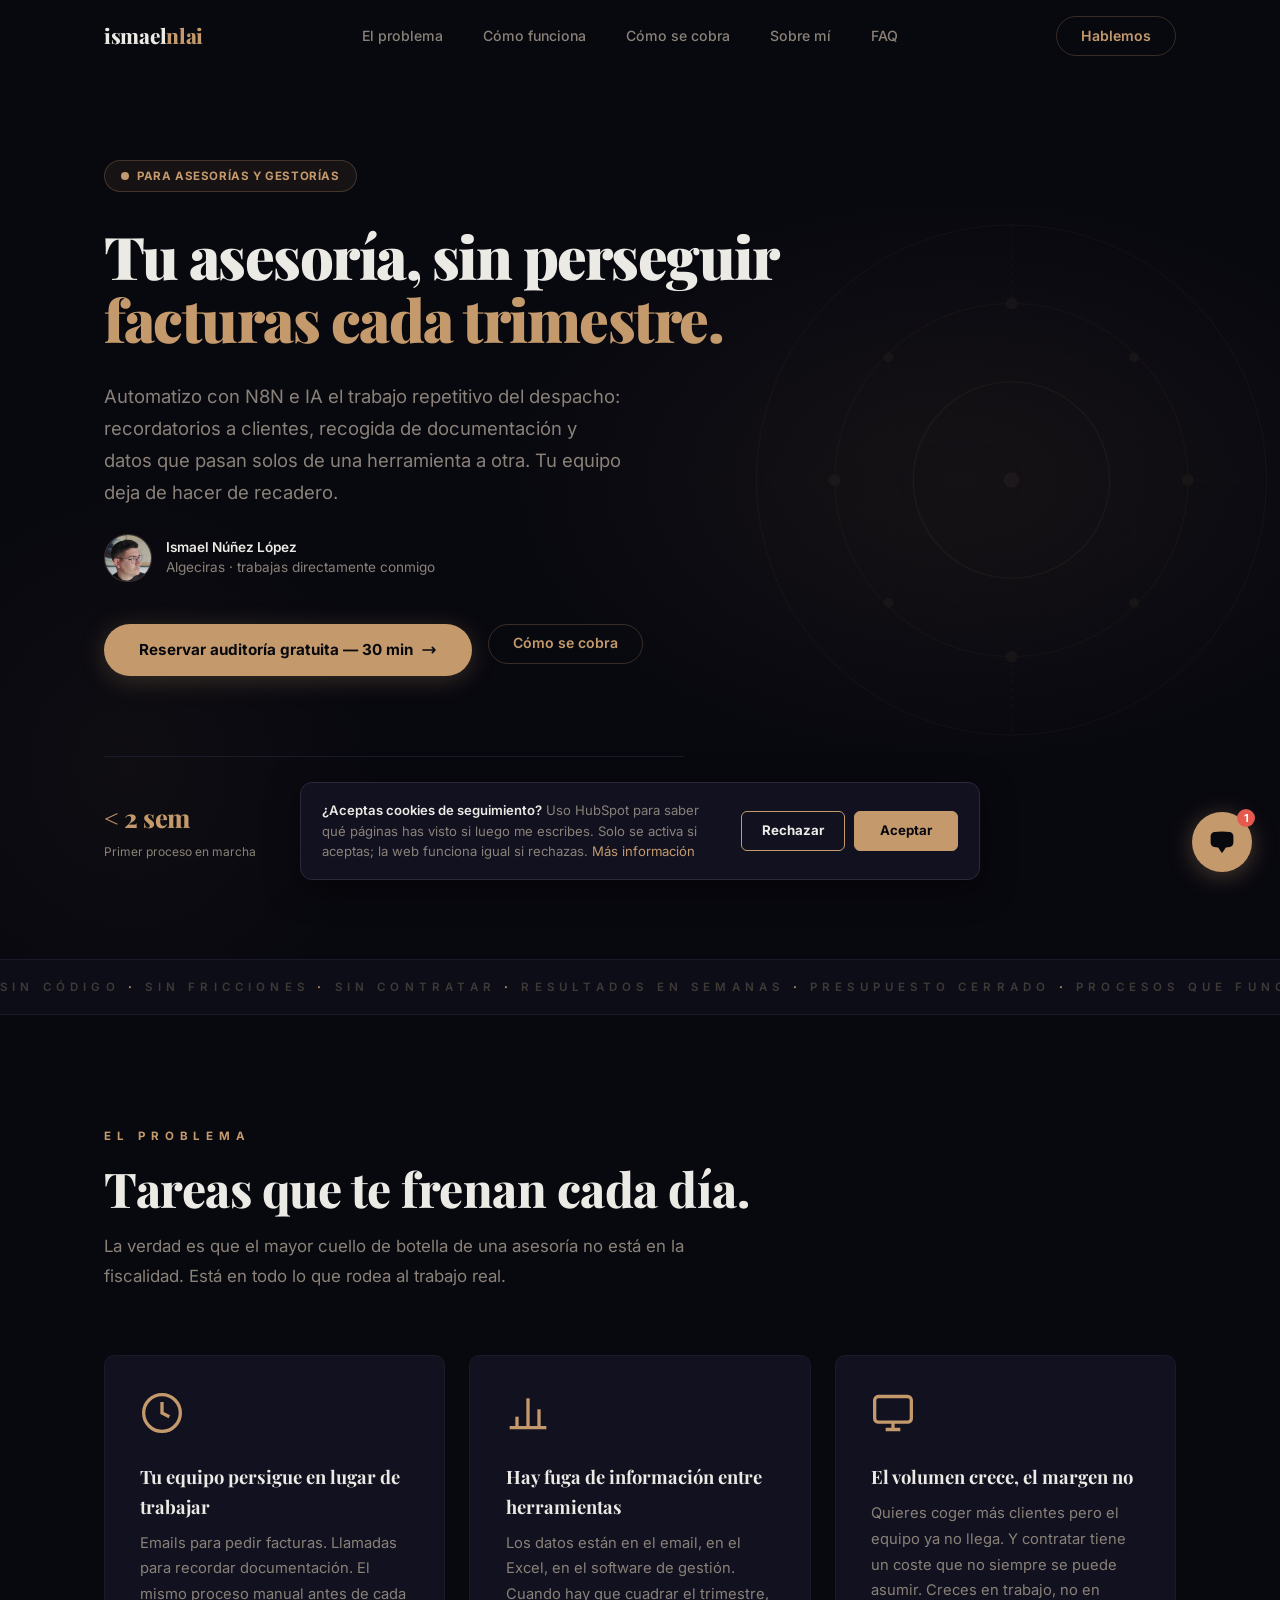
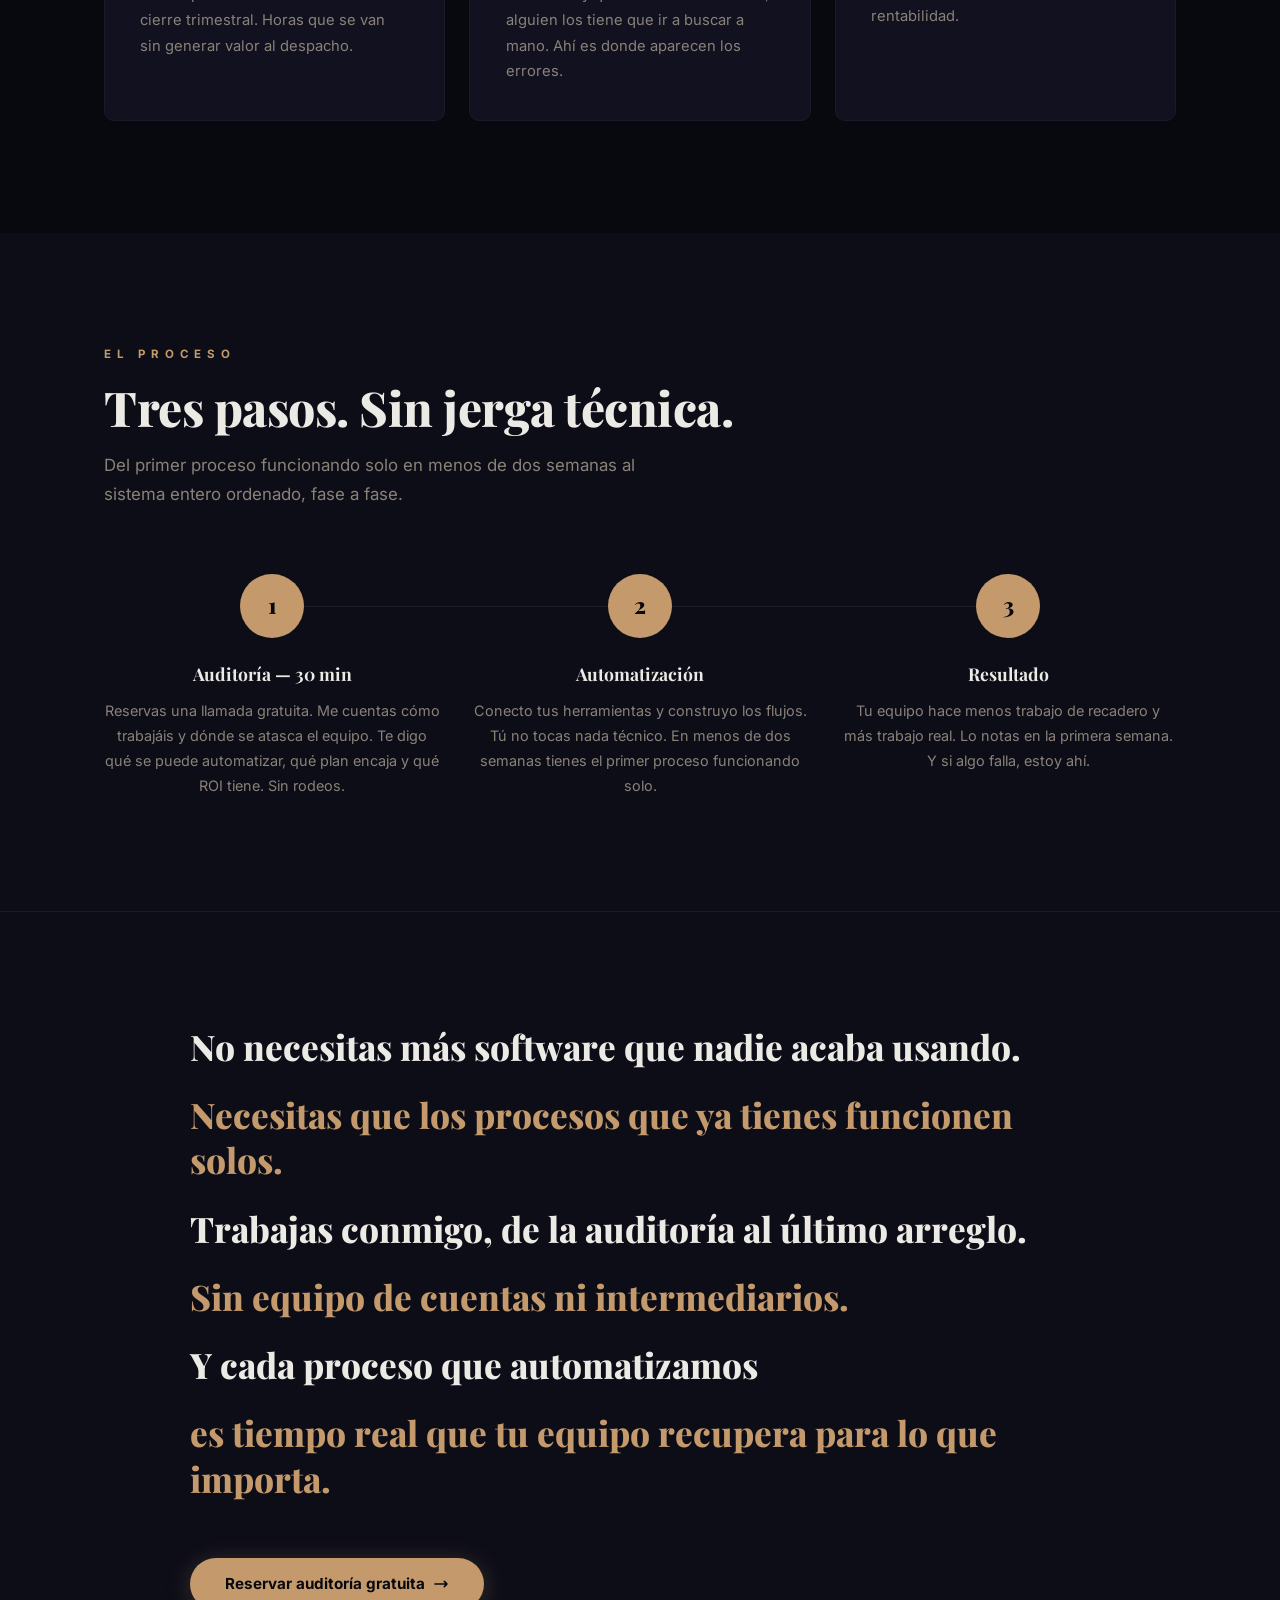
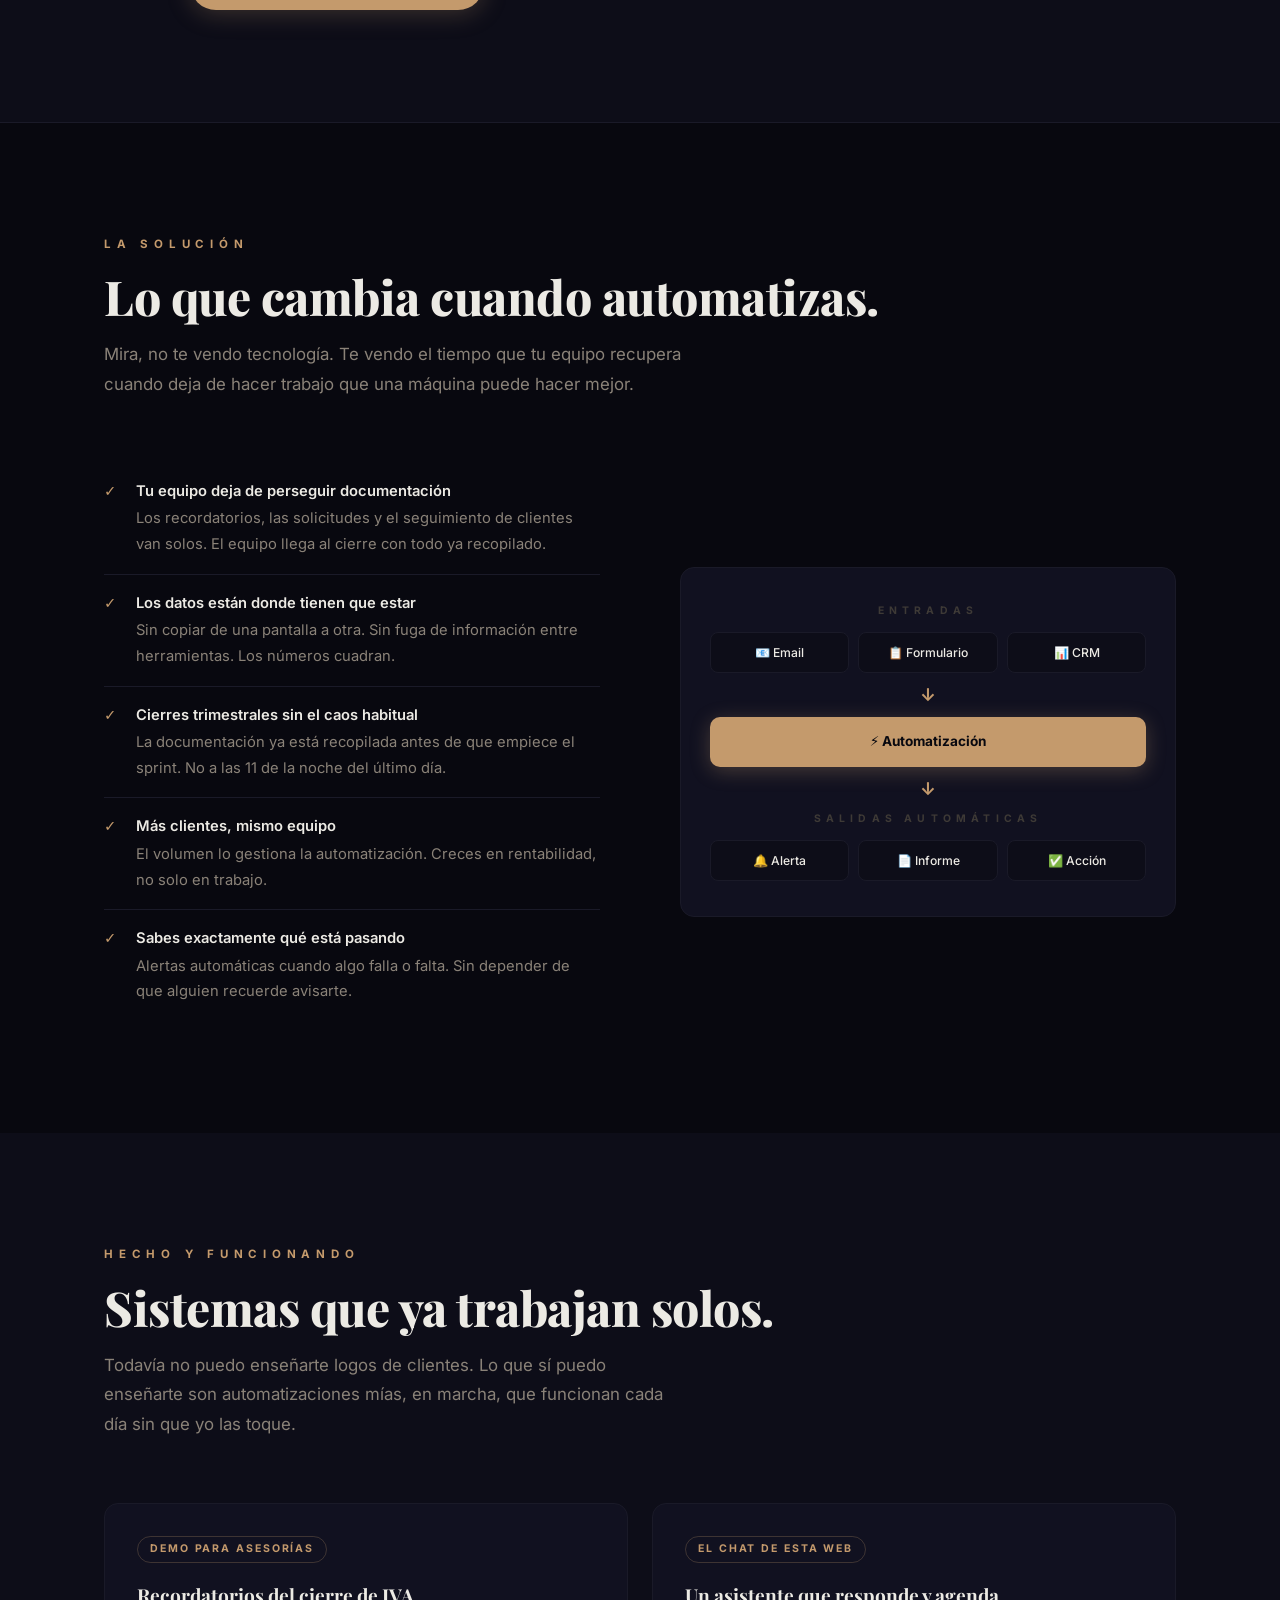
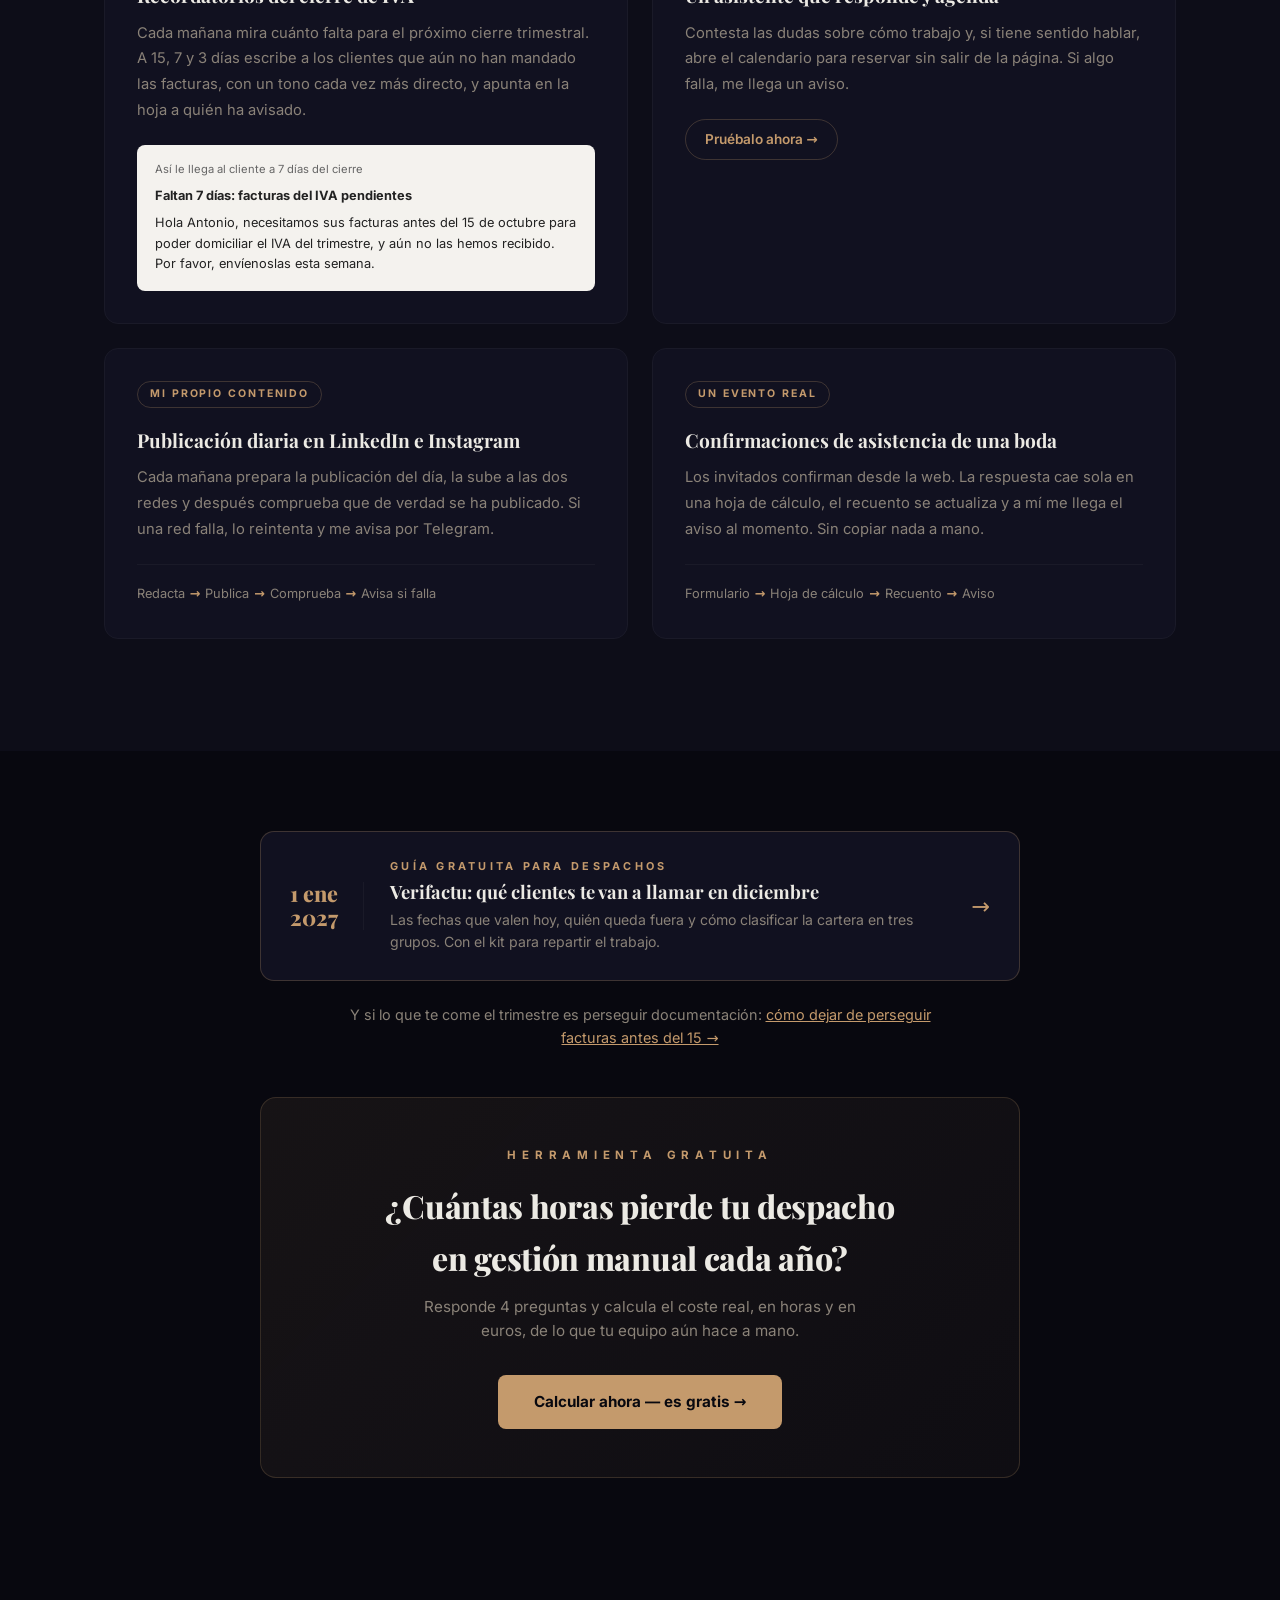
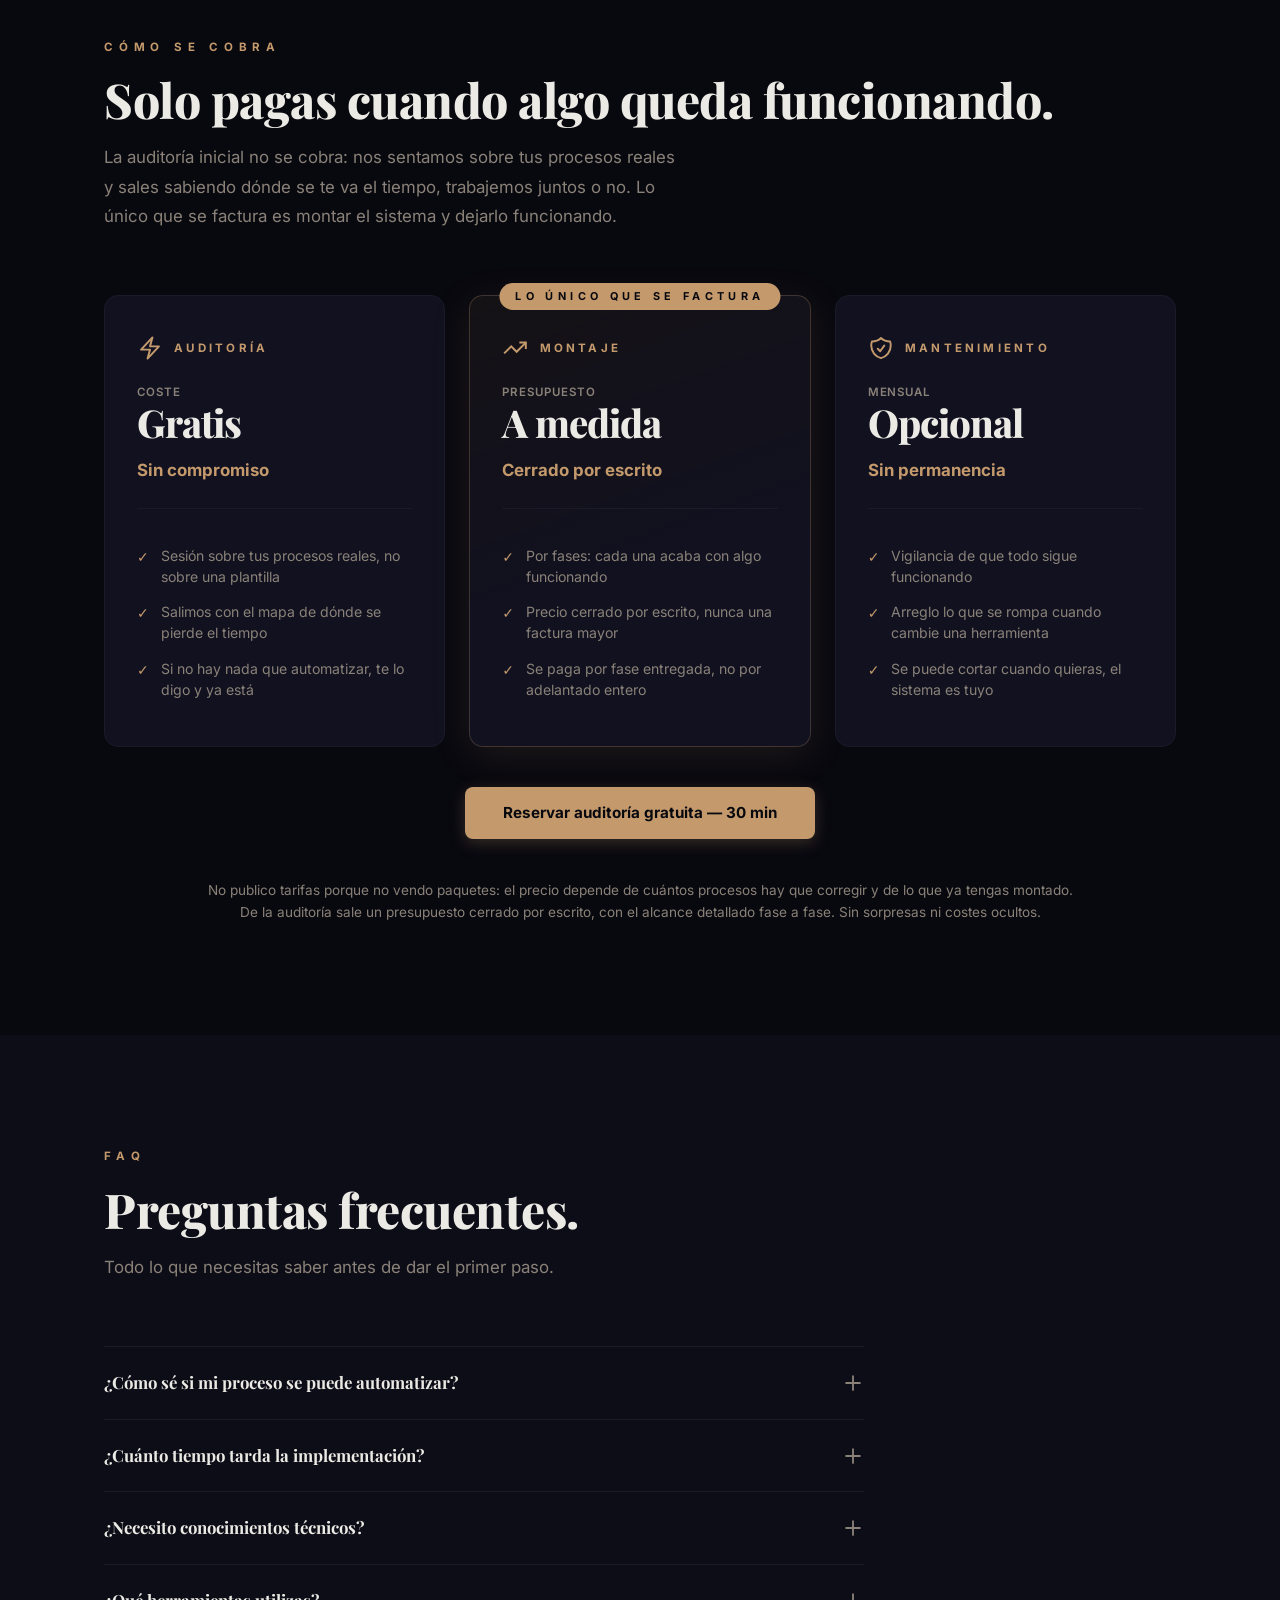
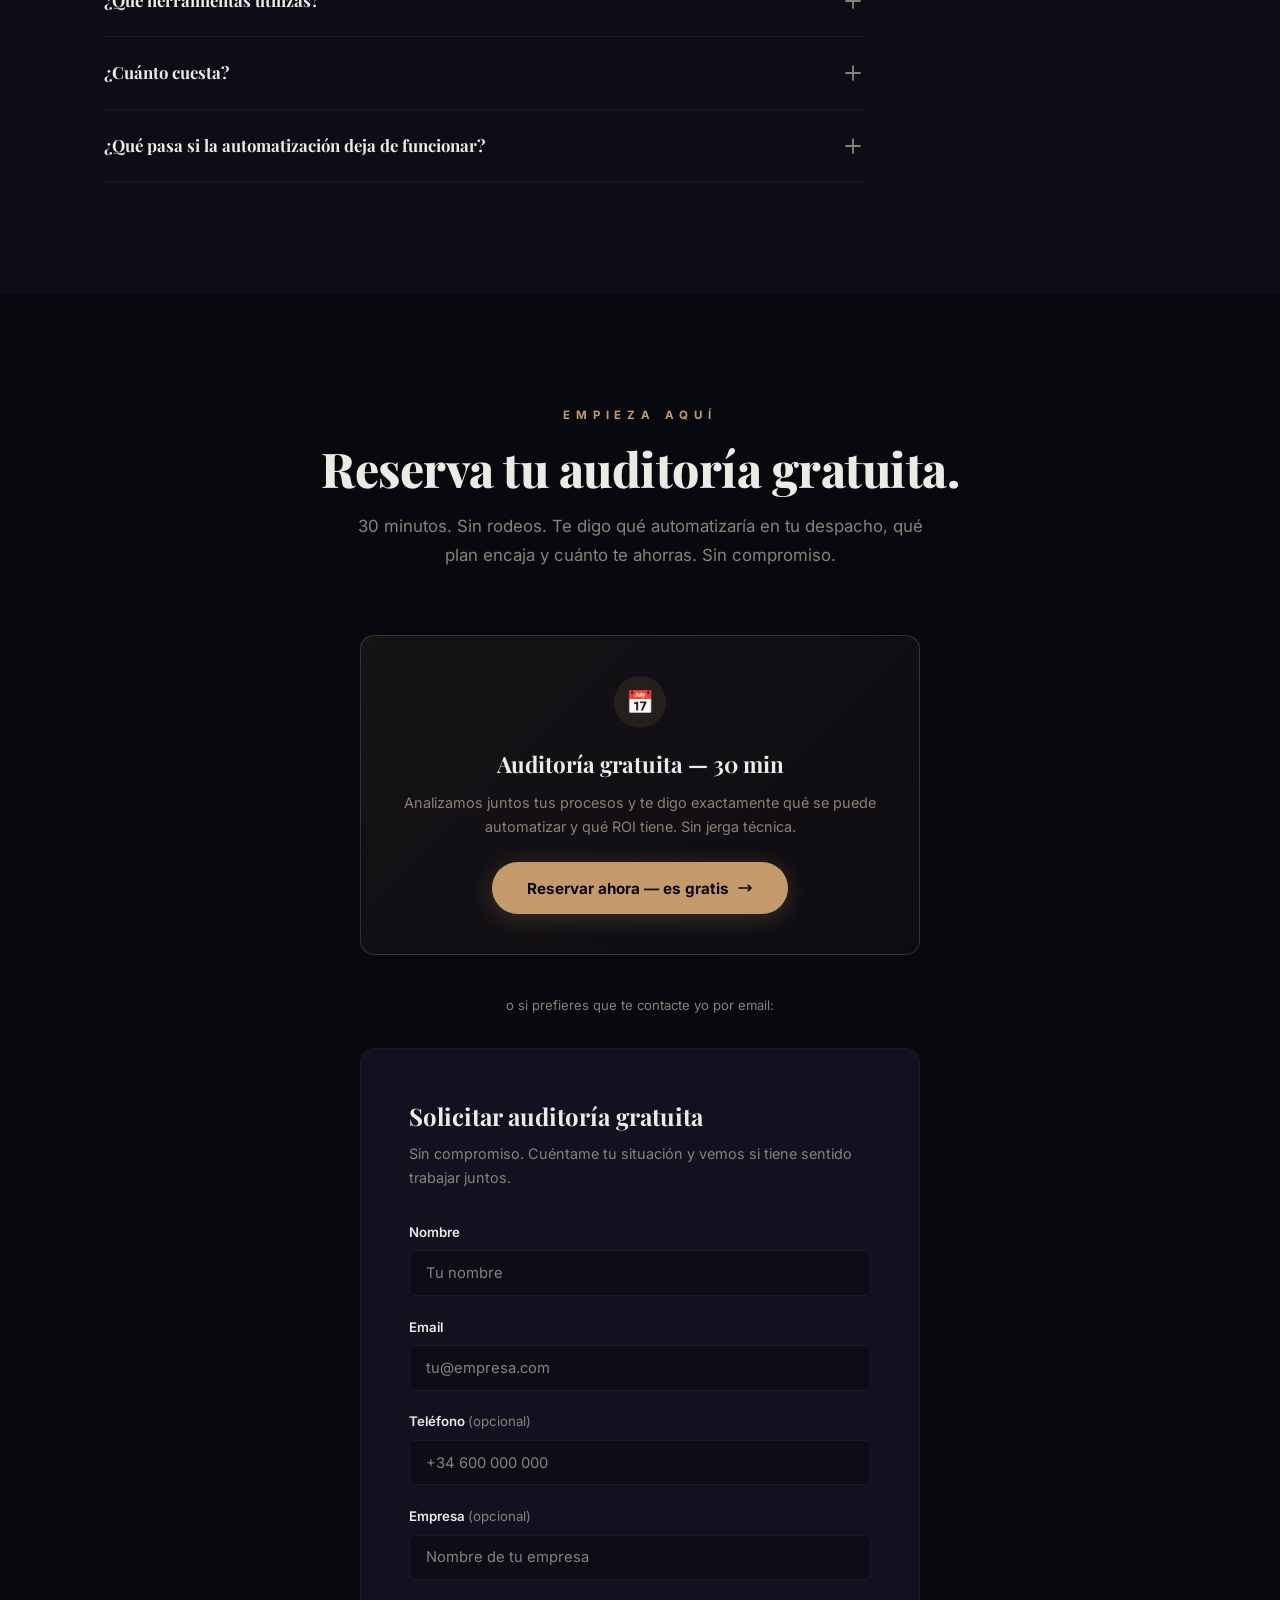
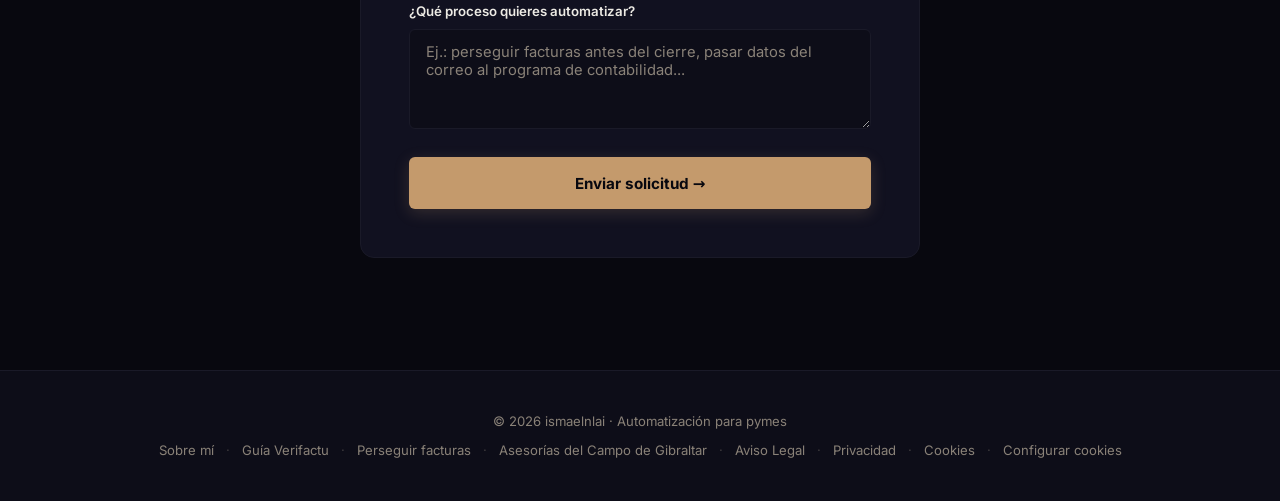
==== commit 083f1fab: "feat(web): article "Cómo dejar de perseguir facturas antes del 15" October piece for despachos: the " ====
--- a/index.html
+++ b/index.html
@@ -1637,7 +1637,7 @@
         <div class="proof-mail" aria-label="Ejemplo del correo que recibe el cliente">
           <div class="mail-meta">Así le llega al cliente a 7 días del cierre</div>
           <div class="mail-subject">Faltan 7 días: facturas del IVA pendientes</div>
-          Hola Antonio, faltan solo 7 días para el cierre del IVA (20 de octubre) y aún no hemos recibido sus facturas. Por favor, envíenos la documentación esta semana.
+          Hola Antonio, necesitamos sus facturas antes del 15 de octubre para poder domiciliar el IVA del trimestre, y aún no las hemos recibido. Por favor, envíenoslas esta semana.
         </div>
       </div>
       <div class="proof-card reveal">
@@ -1674,6 +1674,8 @@
     <span class="vf-arrow" aria-hidden="true">→</span>
   </a>
 </section>
+
+<p style="text-align:center;margin:1.4rem auto 0;font-size:.9rem;color:var(--text-2);max-width:760px;padding:0 5%;">Y si lo que te come el trimestre es perseguir documentación: <a href="/perseguir-facturas-cierre-trimestral" style="color:var(--accent);">cómo dejar de perseguir facturas antes del 15 →</a></p>
 
 <!-- LEAD MAGNET CALCULADORA -->
 <section class="section" style="padding-top:3rem;padding-bottom:3rem;">
@@ -1883,6 +1885,8 @@
     <a href="/sobre-mi">Sobre mí</a>
     <span class="footer-sep">·</span>
     <a href="/verifactu">Guía Verifactu</a>
+    <span class="footer-sep">·</span>
+    <a href="/perseguir-facturas-cierre-trimestral">Perseguir facturas</a>
     <span class="footer-sep">·</span>
     <a href="/asesorias-campo-de-gibraltar">Asesorías del Campo de Gibraltar</a>
     <span class="footer-sep">·</span>
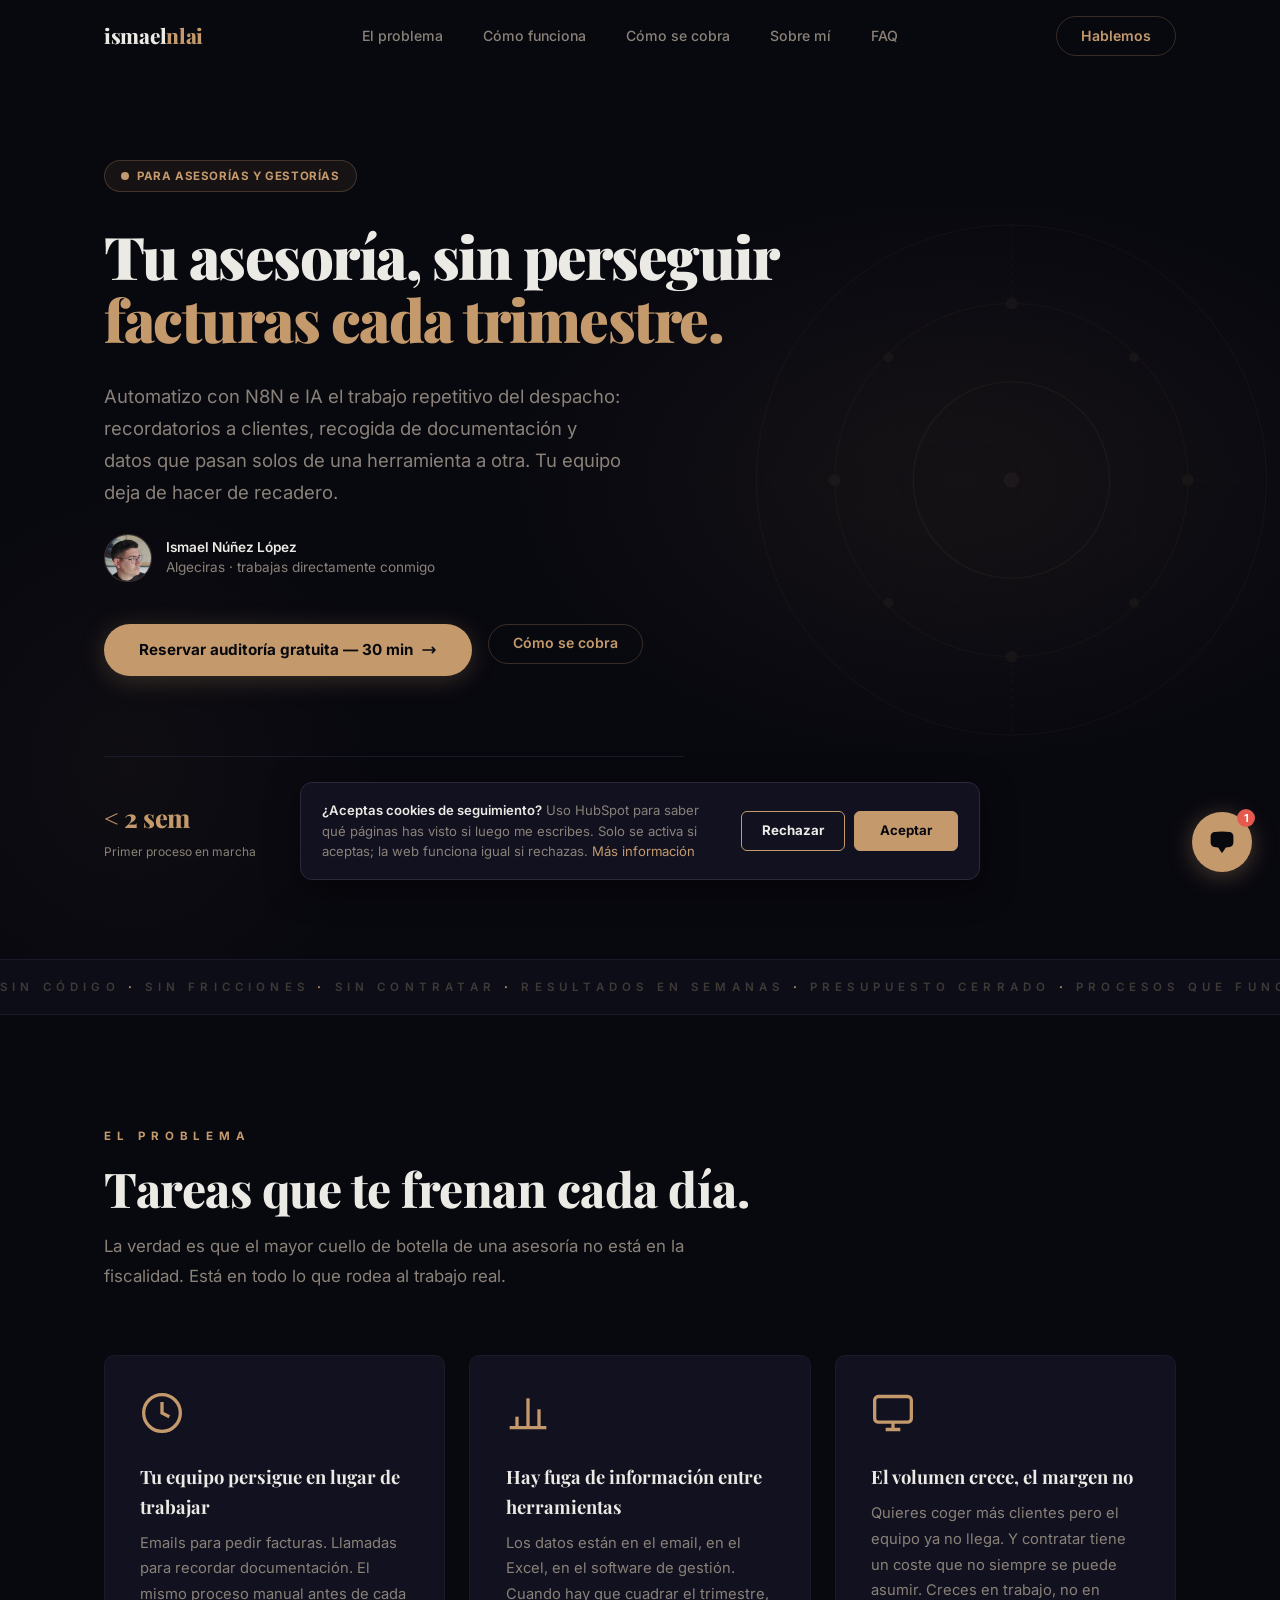
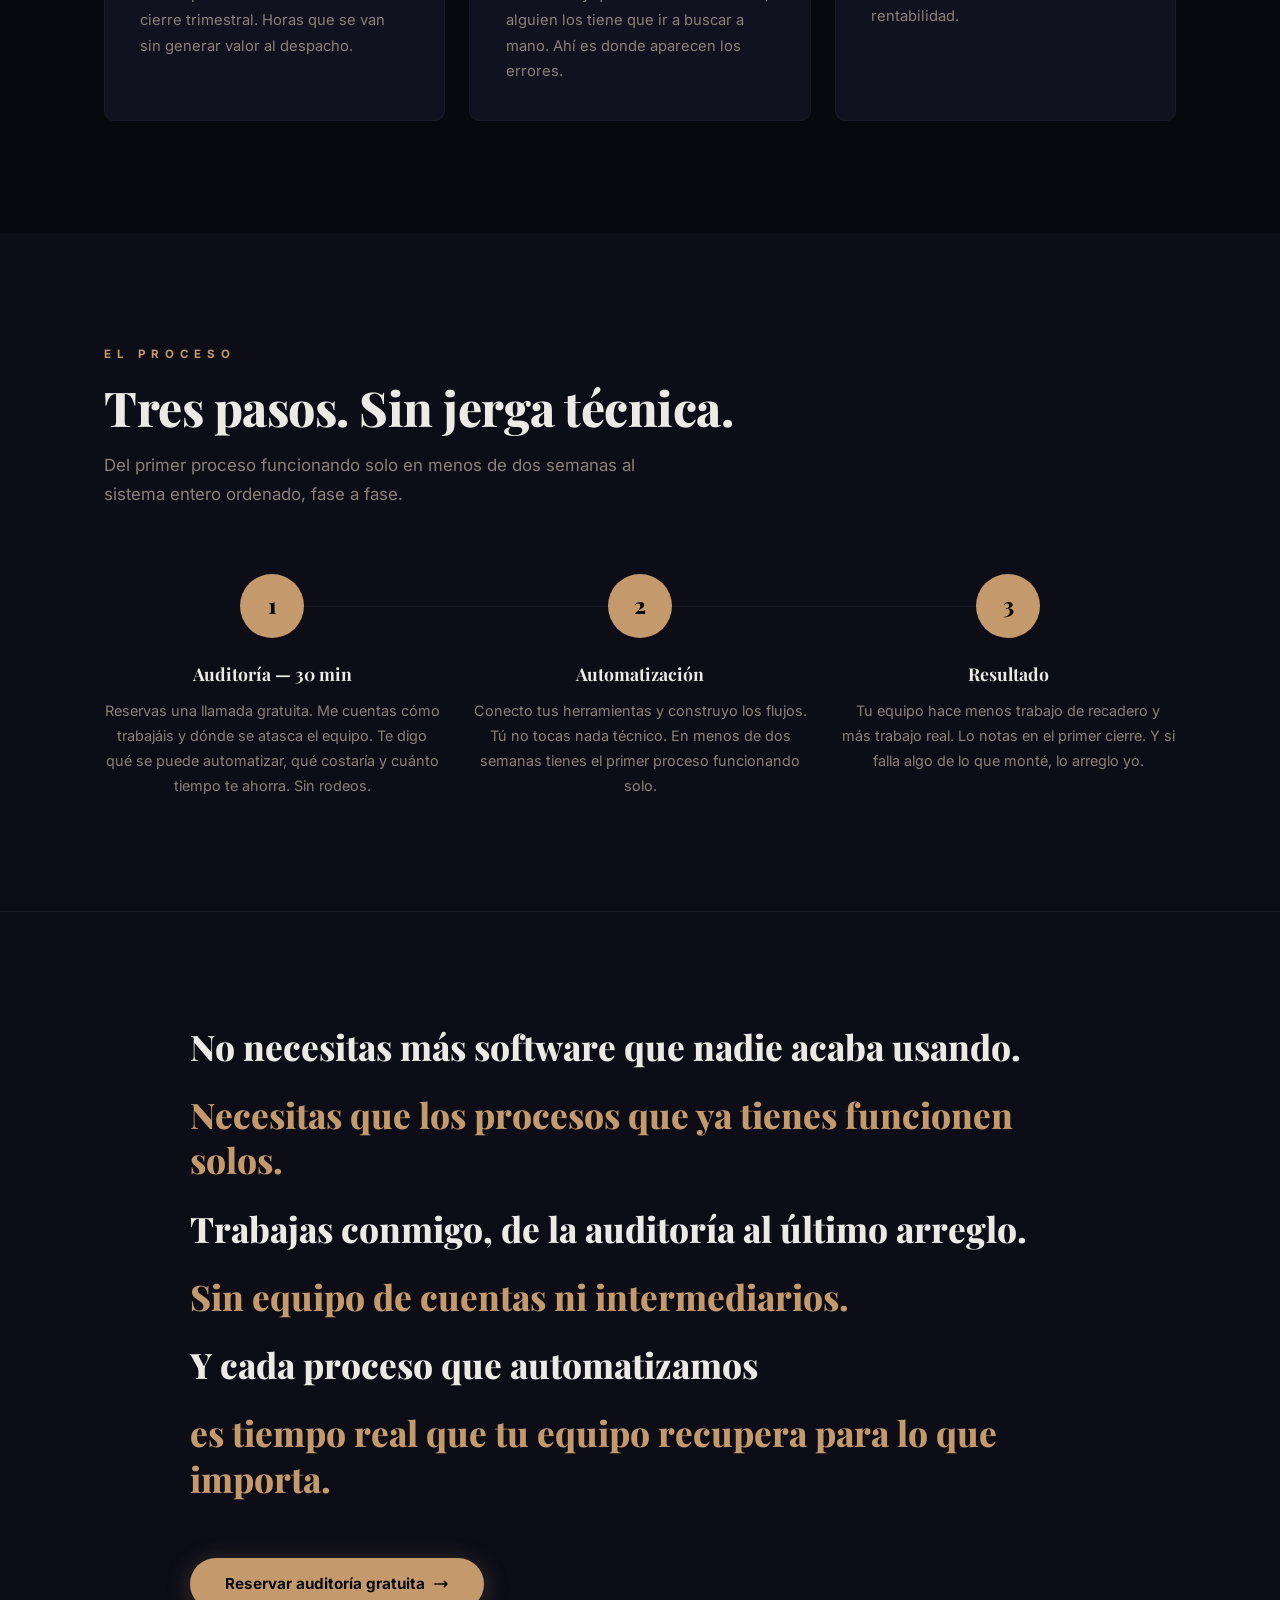
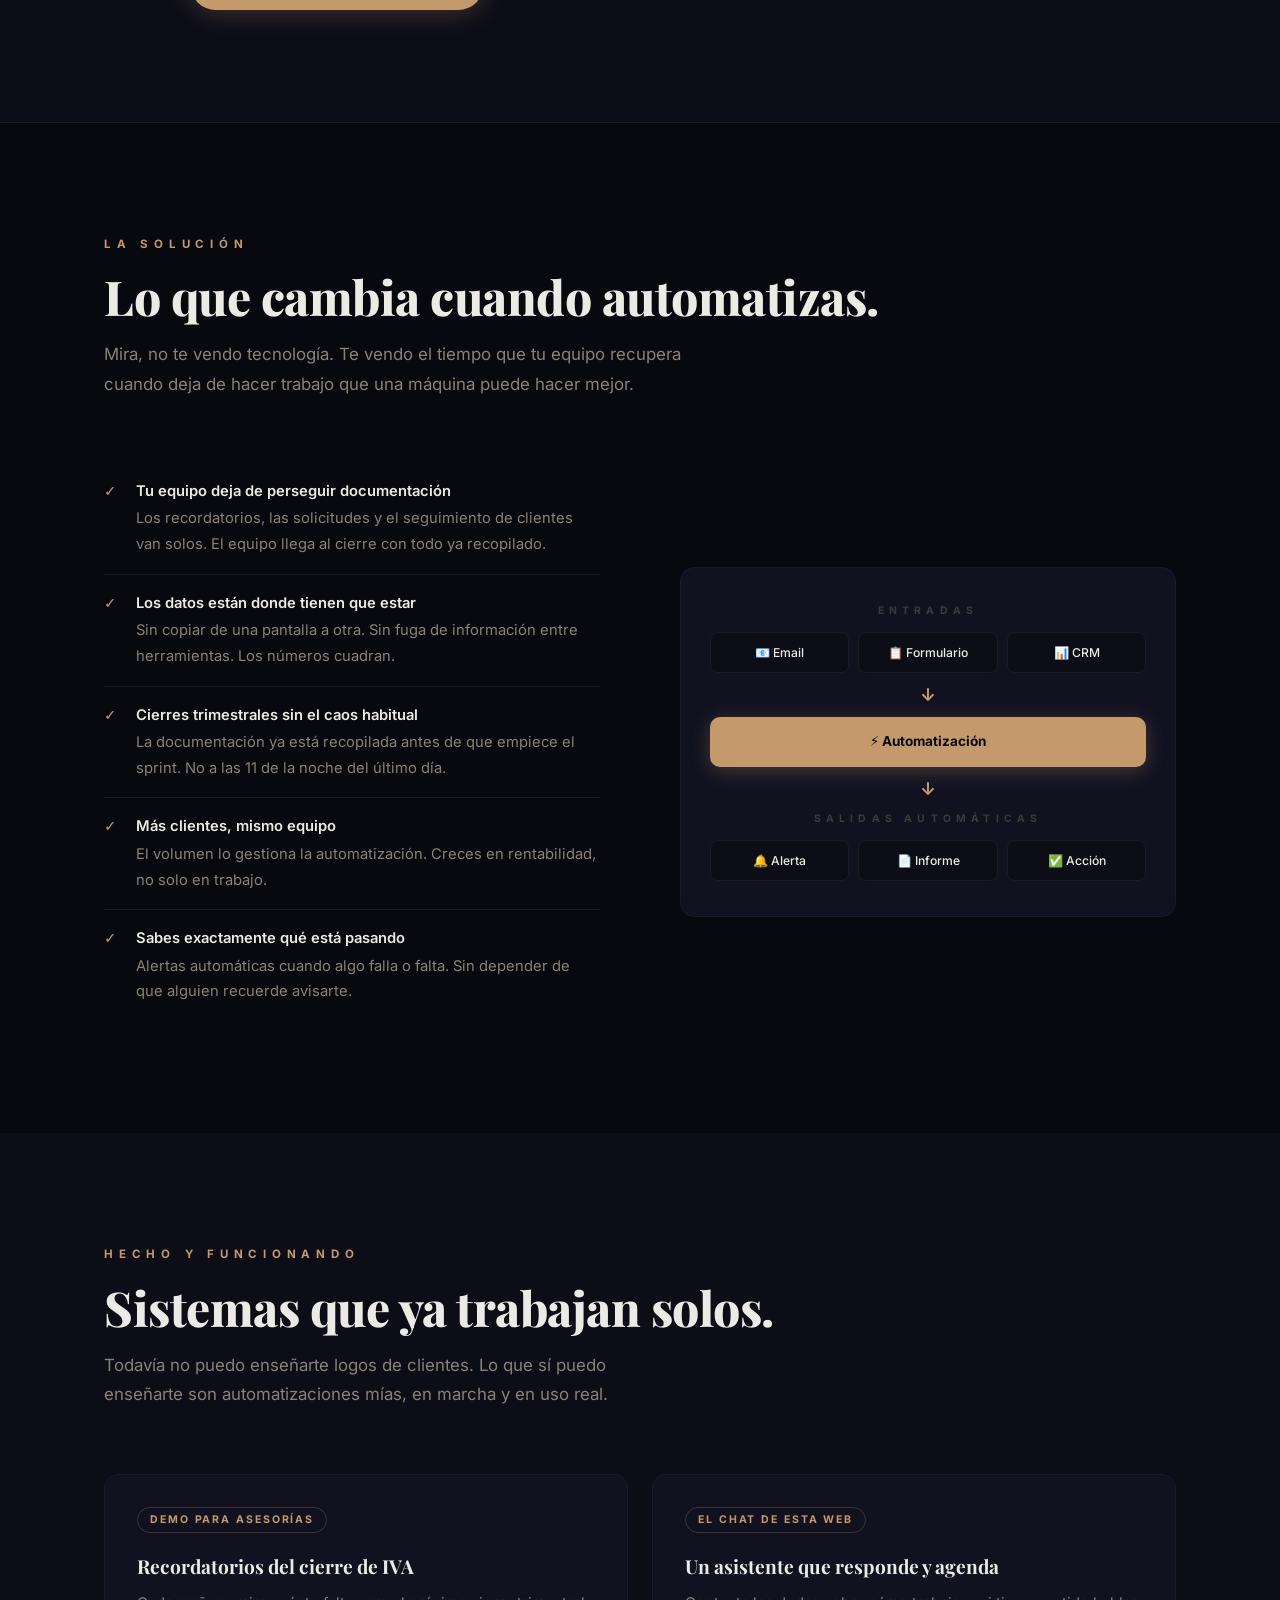
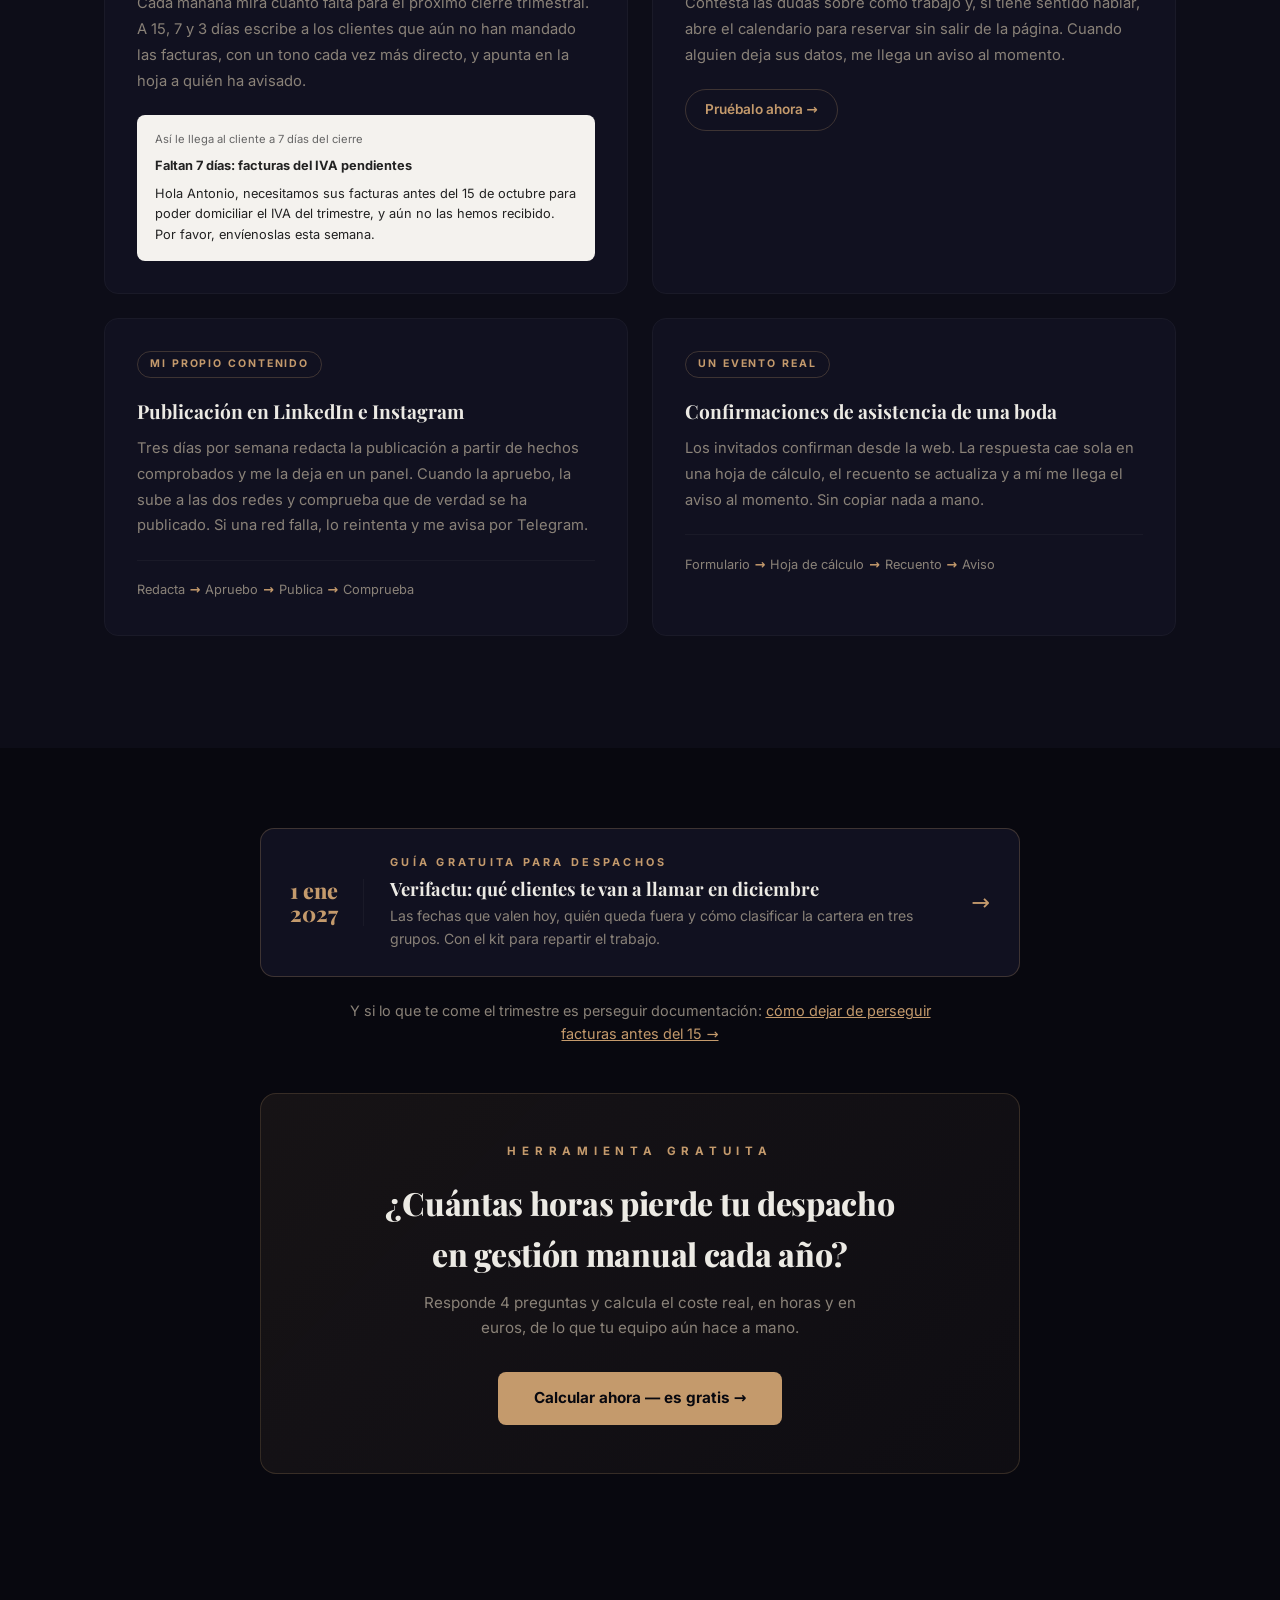
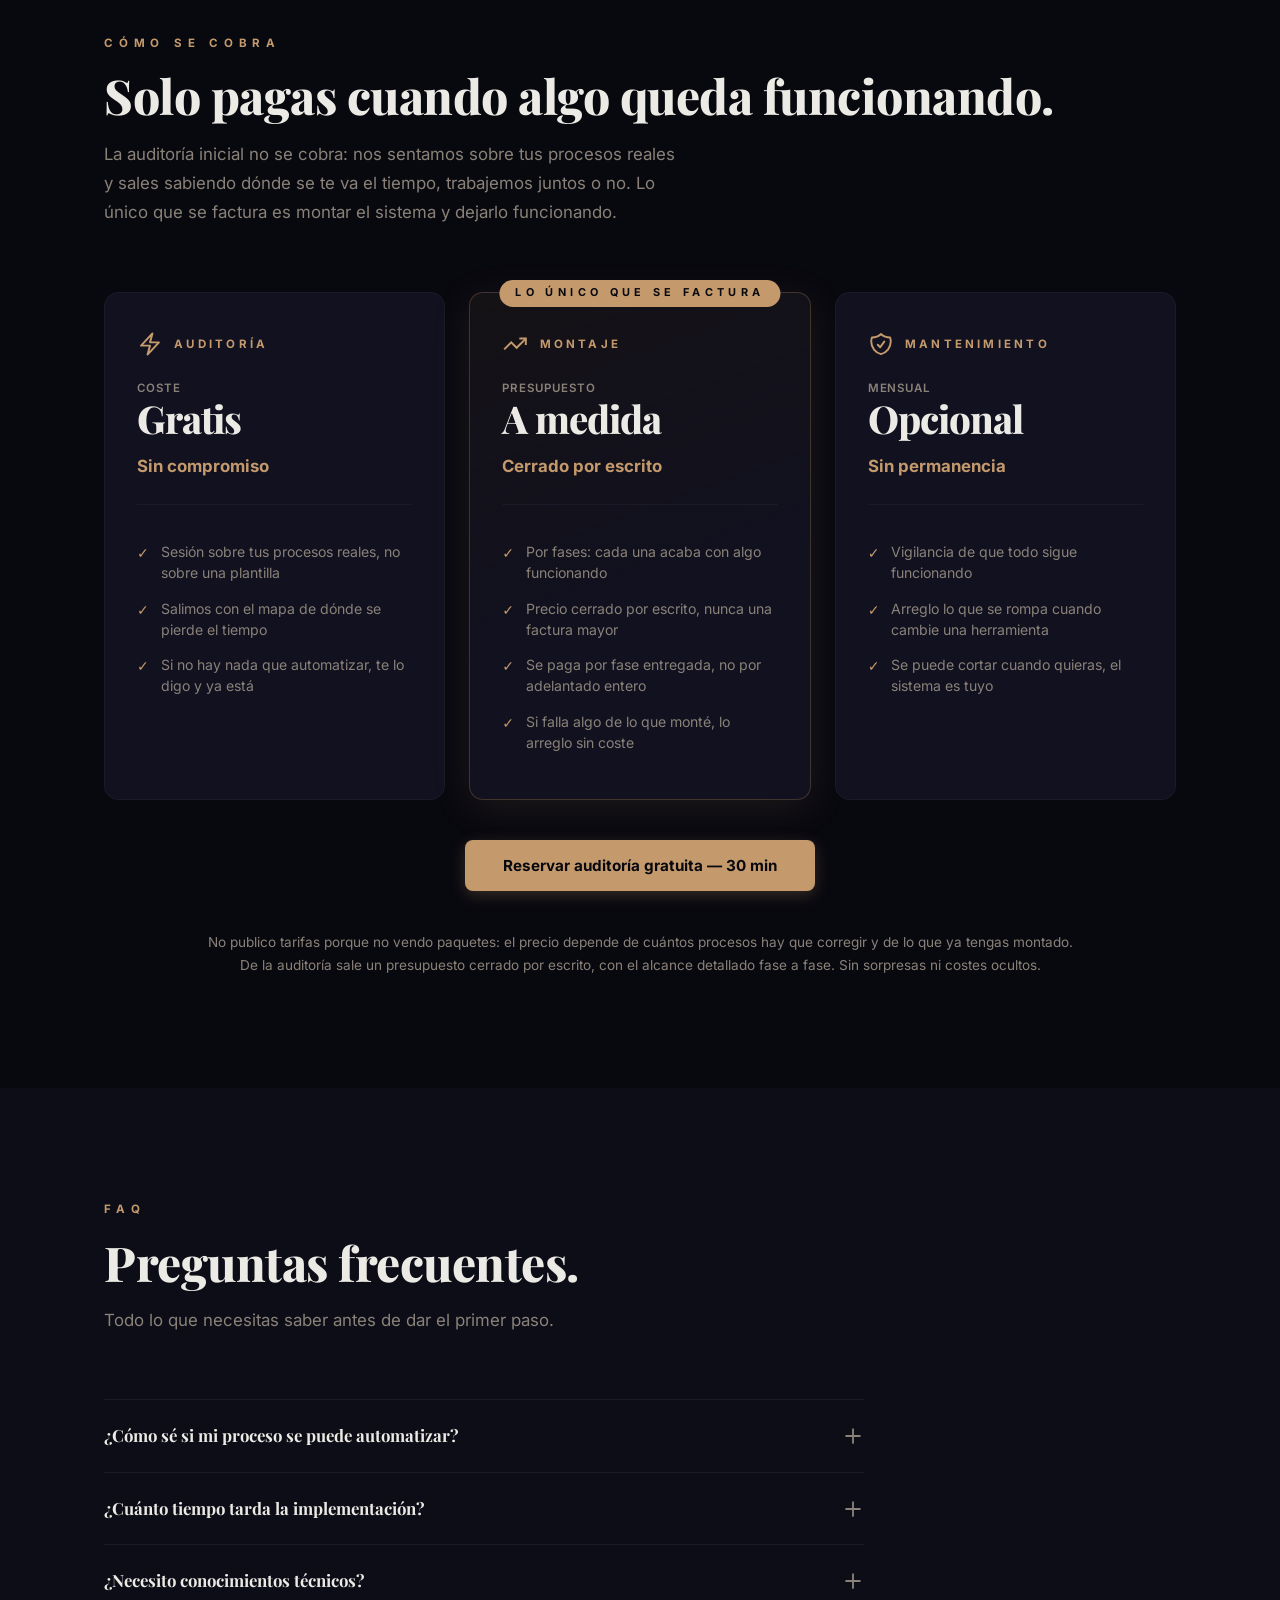
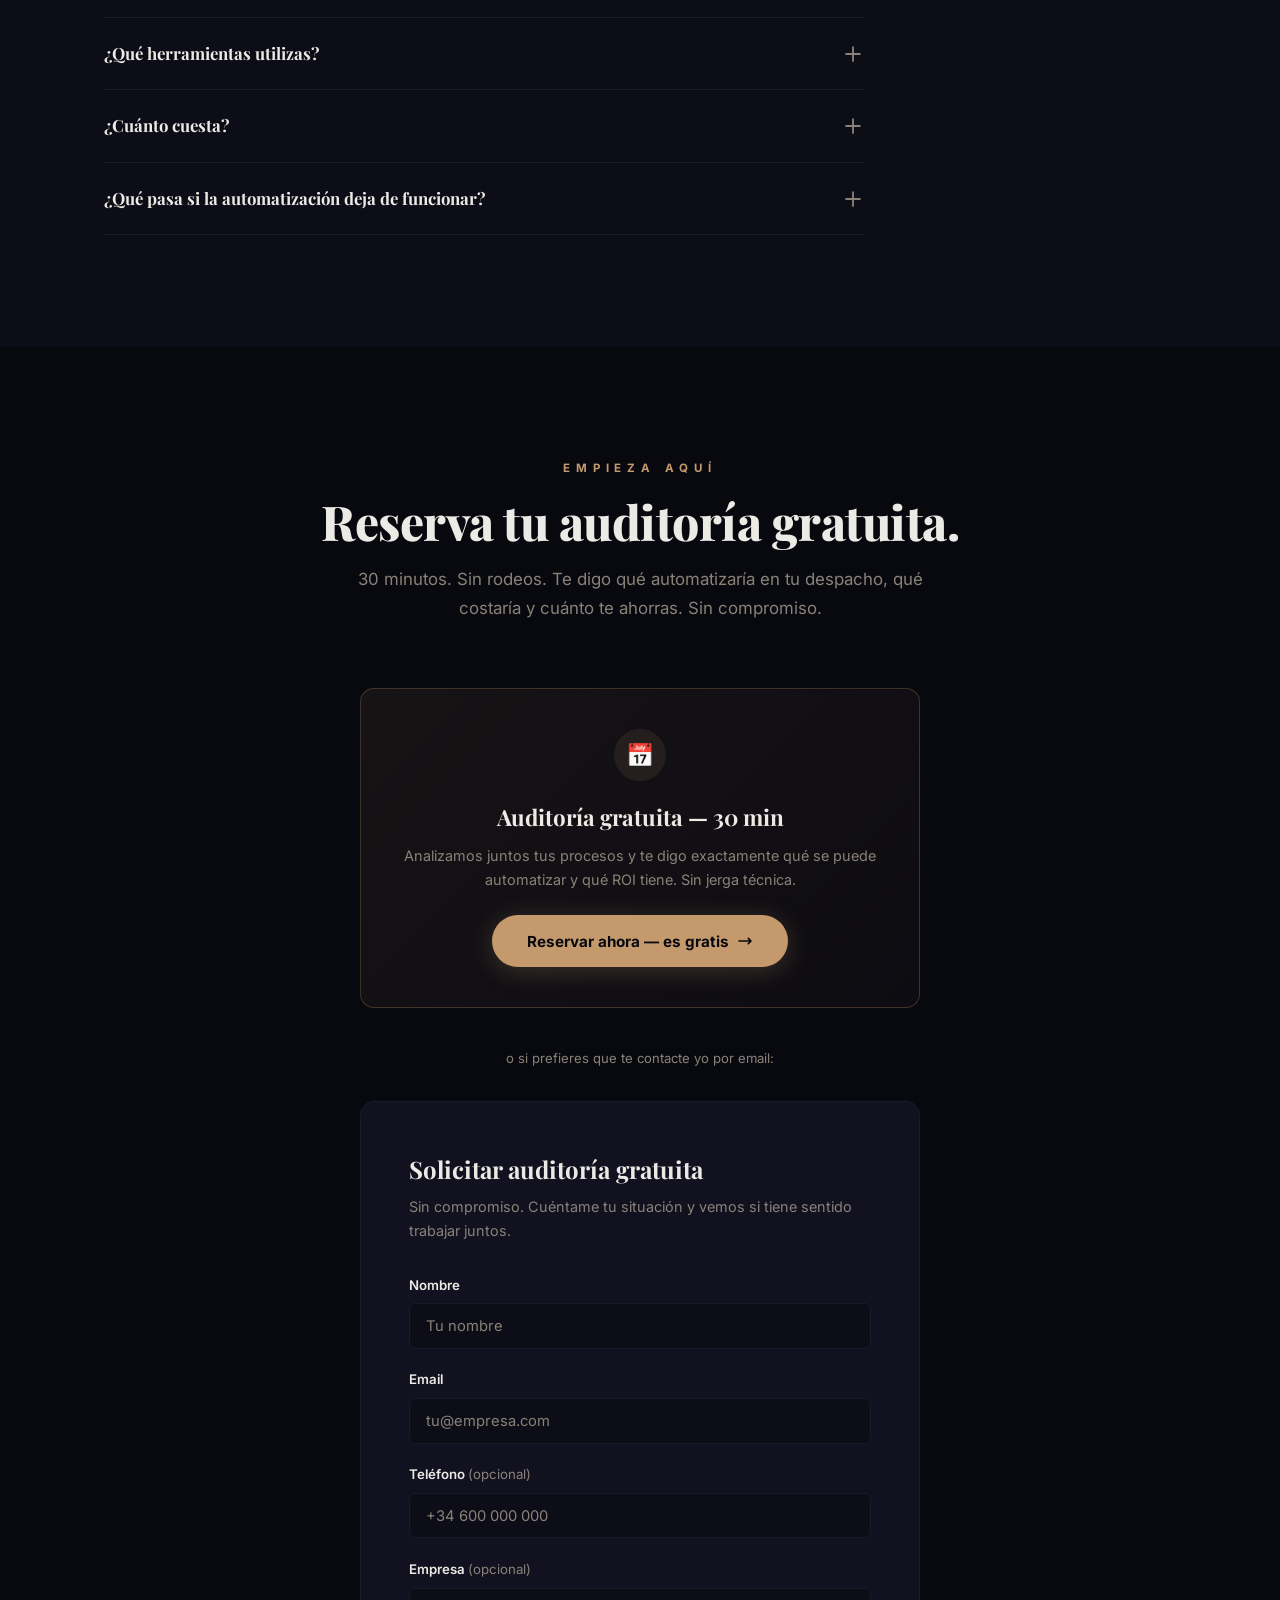
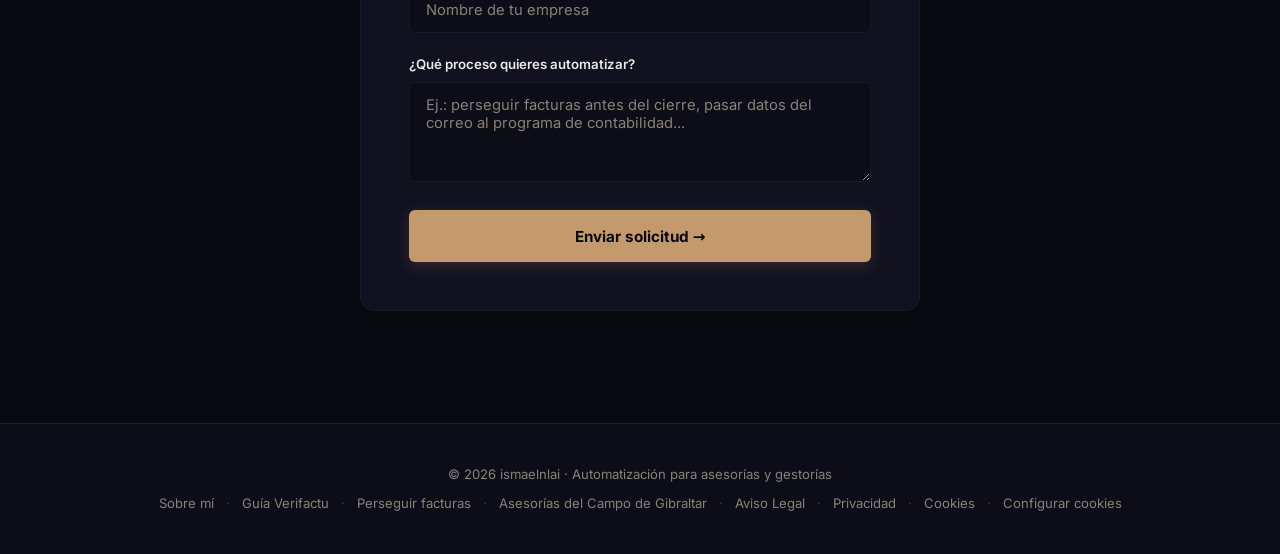
==== commit 74a3d5d2: "fix(web): make every claim on the site match what actually exists Full review of the live pages agai" ====
--- a/index.html
+++ b/index.html
@@ -1354,7 +1354,7 @@
             "name": "¿Necesito conocimientos técnicos para automatizar mis procesos?",
             "acceptedAnswer": {
               "@type": "Answer",
-              "text": "No. Te entrego la automatización funcionando y te explico cómo usarla en 15 minutos. No tocas código ni configuras nada. Si algo falla, me avisas y lo resuelvo."
+              "text": "No. Te entrego la automatización funcionando y te explico cómo usarla en 15 minutos. No tocas código ni configuras nada. Si falla algo de lo que monté, me avisas y lo arreglo sin coste."
             }
           },
           {
@@ -1378,7 +1378,7 @@
             "name": "¿Qué pasa si la automatización deja de funcionar?",
             "acceptedAnswer": {
               "@type": "Answer",
-              "text": "Incluyo soporte post-entrega. Si algo falla por un cambio en una herramienta o cualquier otro motivo, lo resuelvo. No te dejo con una automatización rota sin saber qué hacer."
+              "text": "Si el fallo es de lo que monté yo, lo arreglo sin coste. Si lo provoca un cambio en una herramienta de fuera (Google, tu programa de gestión, un proveedor que cambia su sistema), lo cubre el mantenimiento mensual, que es opcional; si no lo tienes contratado, te lo presupuesto aparte antes de tocar nada. En ningún caso te dejo con una automatización rota sin saber qué hacer."
             }
           }
         ]
@@ -1564,7 +1564,7 @@
       <div class="step reveal">
         <div class="step-num">1</div>
         <h3>Auditoría — 30 min</h3>
-        <p>Reservas una llamada gratuita. Me cuentas cómo trabajáis y dónde se atasca el equipo. Te digo qué se puede automatizar, qué plan encaja y qué ROI tiene. Sin rodeos.</p>
+        <p>Reservas una llamada gratuita. Me cuentas cómo trabajáis y dónde se atasca el equipo. Te digo qué se puede automatizar, qué costaría y cuánto tiempo te ahorra. Sin rodeos.</p>
       </div>
       <div class="step reveal">
         <div class="step-num">2</div>
@@ -1574,7 +1574,7 @@
       <div class="step reveal">
         <div class="step-num">3</div>
         <h3>Resultado</h3>
-        <p>Tu equipo hace menos trabajo de recadero y más trabajo real. Lo notas en la primera semana. Y si algo falla, estoy ahí.</p>
+        <p>Tu equipo hace menos trabajo de recadero y más trabajo real. Lo notas en el primer cierre. Y si falla algo de lo que monté, lo arreglo yo.</p>
       </div>
     </div>
   </div>
@@ -1628,7 +1628,7 @@
   <div class="bg-alt-inner" id="pruebas">
     <p class="section-label reveal">Hecho y funcionando</p>
     <h2 class="section-title reveal">Sistemas que ya trabajan solos.</h2>
-    <p class="section-sub reveal">Todavía no puedo enseñarte logos de clientes. Lo que sí puedo enseñarte son automatizaciones mías, en marcha, que funcionan cada día sin que yo las toque.</p>
+    <p class="section-sub reveal">Todavía no puedo enseñarte logos de clientes. Lo que sí puedo enseñarte son automatizaciones mías, en marcha y en uso real.</p>
     <div class="proof-grid">
       <div class="proof-card reveal">
         <span class="proof-tag">Demo para asesorías</span>
@@ -1643,14 +1643,14 @@
       <div class="proof-card reveal">
         <span class="proof-tag">El chat de esta web</span>
         <h3>Un asistente que responde y agenda</h3>
-        <p>Contesta las dudas sobre cómo trabajo y, si tiene sentido hablar, abre el calendario para reservar sin salir de la página. Si algo falla, me llega un aviso.</p>
+        <p>Contesta las dudas sobre cómo trabajo y, si tiene sentido hablar, abre el calendario para reservar sin salir de la página. Cuando alguien deja sus datos, me llega un aviso al momento.</p>
         <button type="button" class="proof-try" onclick="abrirChat()">Pruébalo ahora →</button>
       </div>
       <div class="proof-card reveal">
         <span class="proof-tag">Mi propio contenido</span>
-        <h3>Publicación diaria en LinkedIn e Instagram</h3>
-        <p>Cada mañana prepara la publicación del día, la sube a las dos redes y después comprueba que de verdad se ha publicado. Si una red falla, lo reintenta y me avisa por Telegram.</p>
-        <div class="proof-flow">Redacta<b>→</b>Publica<b>→</b>Comprueba<b>→</b>Avisa si falla</div>
+        <h3>Publicación en LinkedIn e Instagram</h3>
+        <p>Tres días por semana redacta la publicación a partir de hechos comprobados y me la deja en un panel. Cuando la apruebo, la sube a las dos redes y comprueba que de verdad se ha publicado. Si una red falla, lo reintenta y me avisa por Telegram.</p>
+        <div class="proof-flow">Redacta<b>→</b>Apruebo<b>→</b>Publica<b>→</b>Comprueba</div>
       </div>
       <div class="proof-card reveal">
         <span class="proof-tag">Un evento real</span>
@@ -1733,6 +1733,7 @@
         <li>Por fases: cada una acaba con algo funcionando</li>
         <li>Precio cerrado por escrito, nunca una factura mayor</li>
         <li>Se paga por fase entregada, no por adelantado entero</li>
+        <li>Si falla algo de lo que monté, lo arreglo sin coste</li>
       </ul>
     </div>
 
@@ -1791,7 +1792,7 @@
           <span>¿Necesito conocimientos técnicos?</span>
           <svg class="faq-icon" viewBox="0 0 24 24" fill="none" stroke="currentColor" stroke-width="2"><path stroke-linecap="round" stroke-linejoin="round" d="M12 4.5v15m7.5-7.5h-15"/></svg>
         </button>
-        <div class="faq-answer"><p>Nada. Te entrego la automatización funcionando y te explico cómo usarla en 15 minutos. No tocas código ni configuras nada. Si algo falla, me avisas y lo resuelvo.</p></div>
+        <div class="faq-answer"><p>Nada. Te entrego la automatización funcionando y te explico cómo usarla en 15 minutos. No tocas código ni configuras nada. Si falla algo de lo que monté, me avisas y lo arreglo sin coste.</p></div>
       </div>
       <div class="faq-item reveal">
         <button class="faq-btn" onclick="toggleFaq(this)">
@@ -1812,7 +1813,7 @@
           <span>¿Qué pasa si la automatización deja de funcionar?</span>
           <svg class="faq-icon" viewBox="0 0 24 24" fill="none" stroke="currentColor" stroke-width="2"><path stroke-linecap="round" stroke-linejoin="round" d="M12 4.5v15m7.5-7.5h-15"/></svg>
         </button>
-        <div class="faq-answer"><p>Incluyo soporte post-entrega. Si algo falla por un cambio en una herramienta o cualquier otro motivo, lo resuelvo. No te dejo con una automatización rota sin saber qué hacer.</p></div>
+        <div class="faq-answer"><p>Si el fallo es de lo que monté yo, lo arreglo sin coste. Si lo provoca un cambio en una herramienta de fuera (Google, tu programa de gestión, un proveedor que cambia su sistema), lo cubre el mantenimiento mensual, que es opcional; si no lo tienes contratado, te lo presupuesto aparte antes de tocar nada. En ningún caso te dejo con una automatización rota sin saber qué hacer.</p></div>
       </div>
     </div>
   </div>
@@ -1822,7 +1823,7 @@
 <section class="section" id="contacto">
   <p class="section-label reveal" style="text-align:center">Empieza aquí</p>
   <h2 class="section-title reveal" style="text-align:center">Reserva tu auditoría gratuita.</h2>
-  <p class="section-sub reveal" style="text-align:center;margin-left:auto;margin-right:auto">30 minutos. Sin rodeos. Te digo qué automatizaría en tu despacho, qué plan encaja y cuánto te ahorras. Sin compromiso.</p>
+  <p class="section-sub reveal" style="text-align:center;margin-left:auto;margin-right:auto">30 minutos. Sin rodeos. Te digo qué automatizaría en tu despacho, qué costaría y cuánto te ahorras. Sin compromiso.</p>
 
   <div class="booking-box reveal">
     <div class="booking-icon">📅</div>
@@ -1880,7 +1881,7 @@
 </div>
 
 <footer>
-  <p>&copy; 2026 ismaelnlai · Automatización para pymes</p>
+  <p>&copy; 2026 ismaelnlai · Automatización para asesorías y gestorías</p>
   <p style="margin-top:0.5rem;">
     <a href="/sobre-mi">Sobre mí</a>
     <span class="footer-sep">·</span>
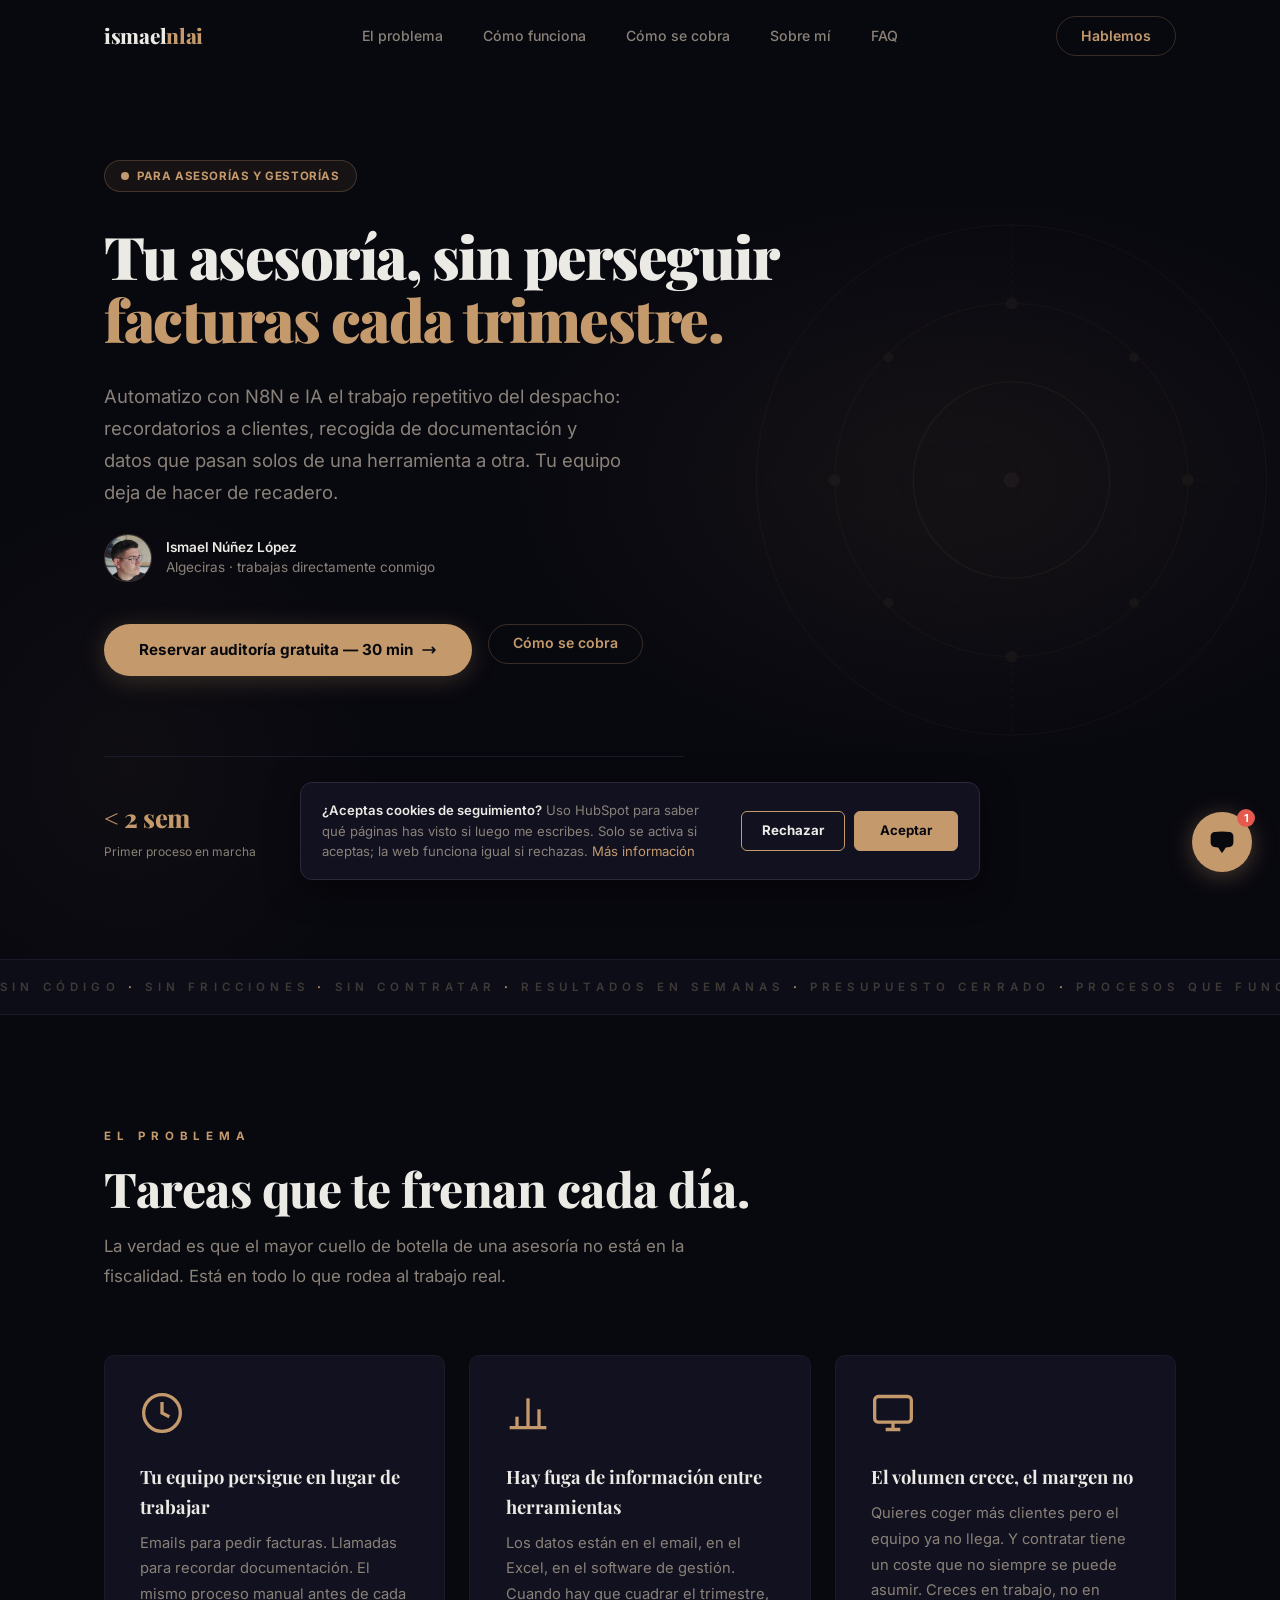
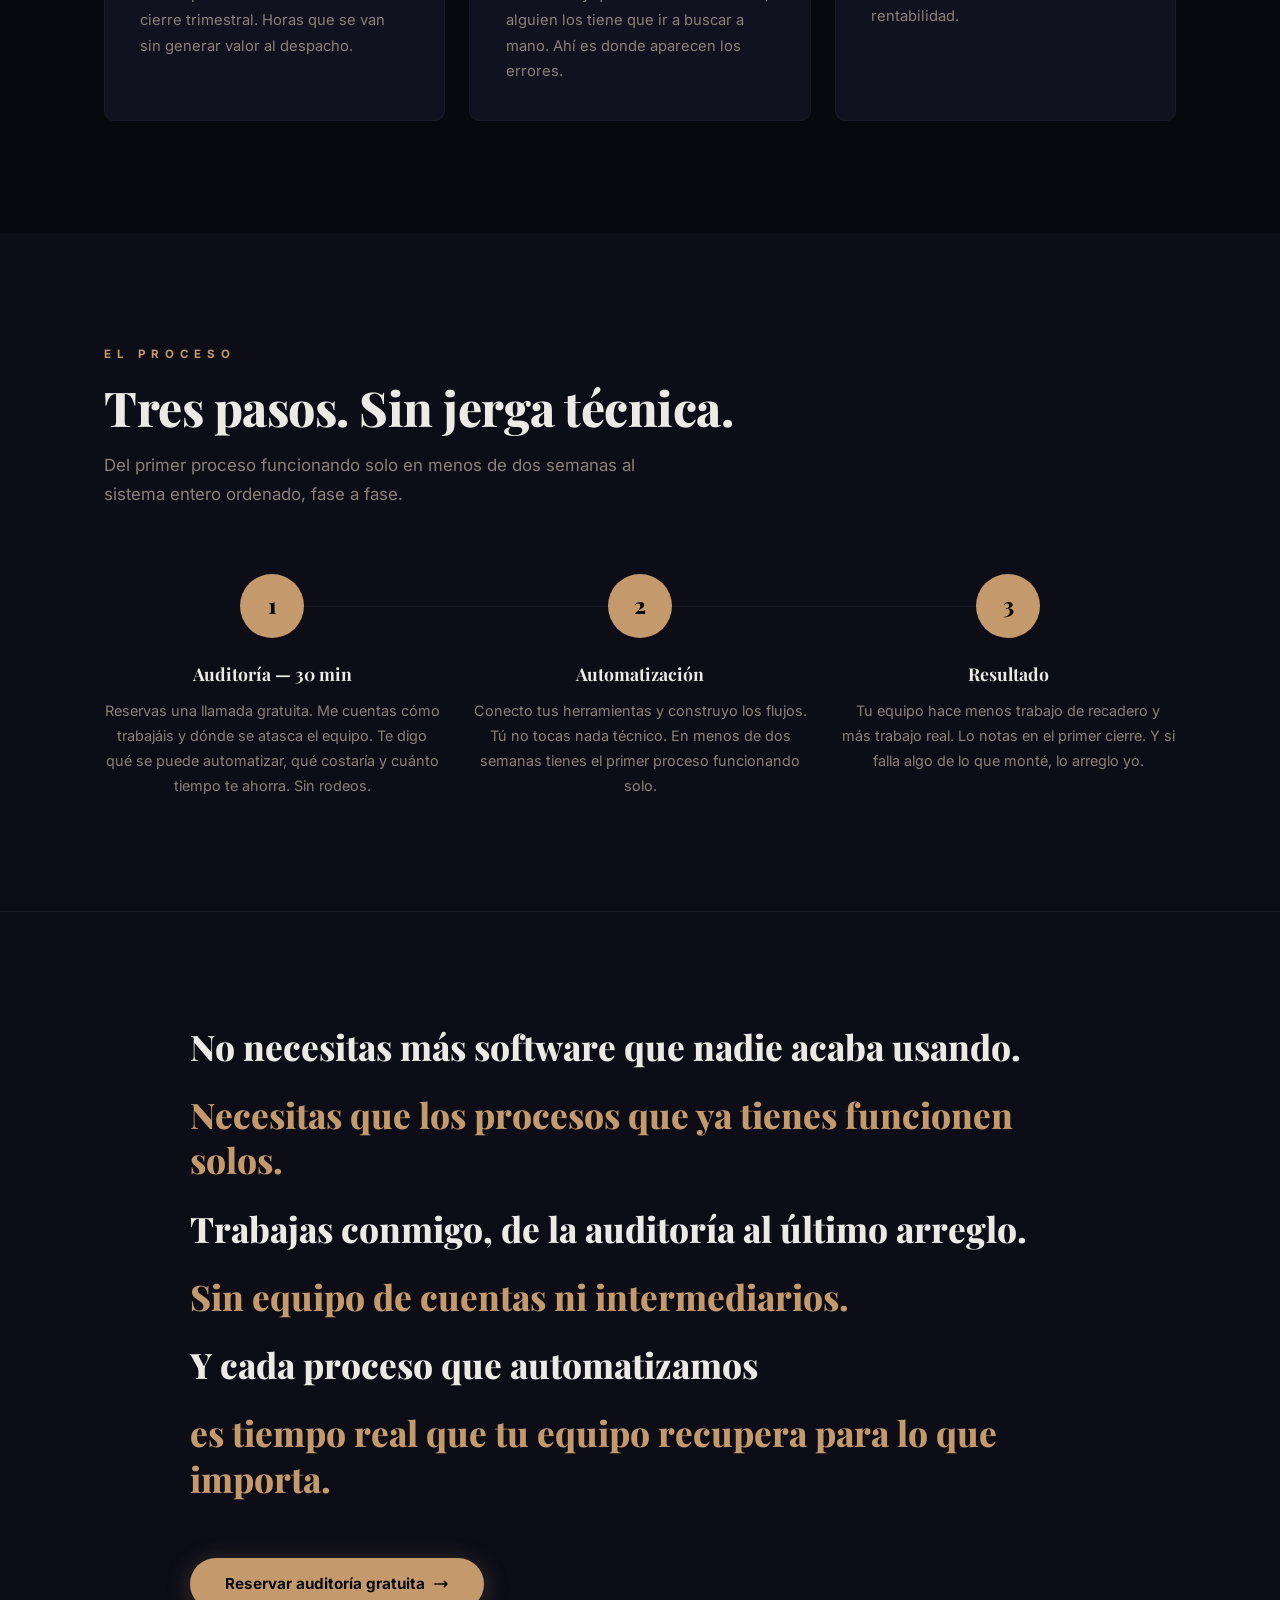
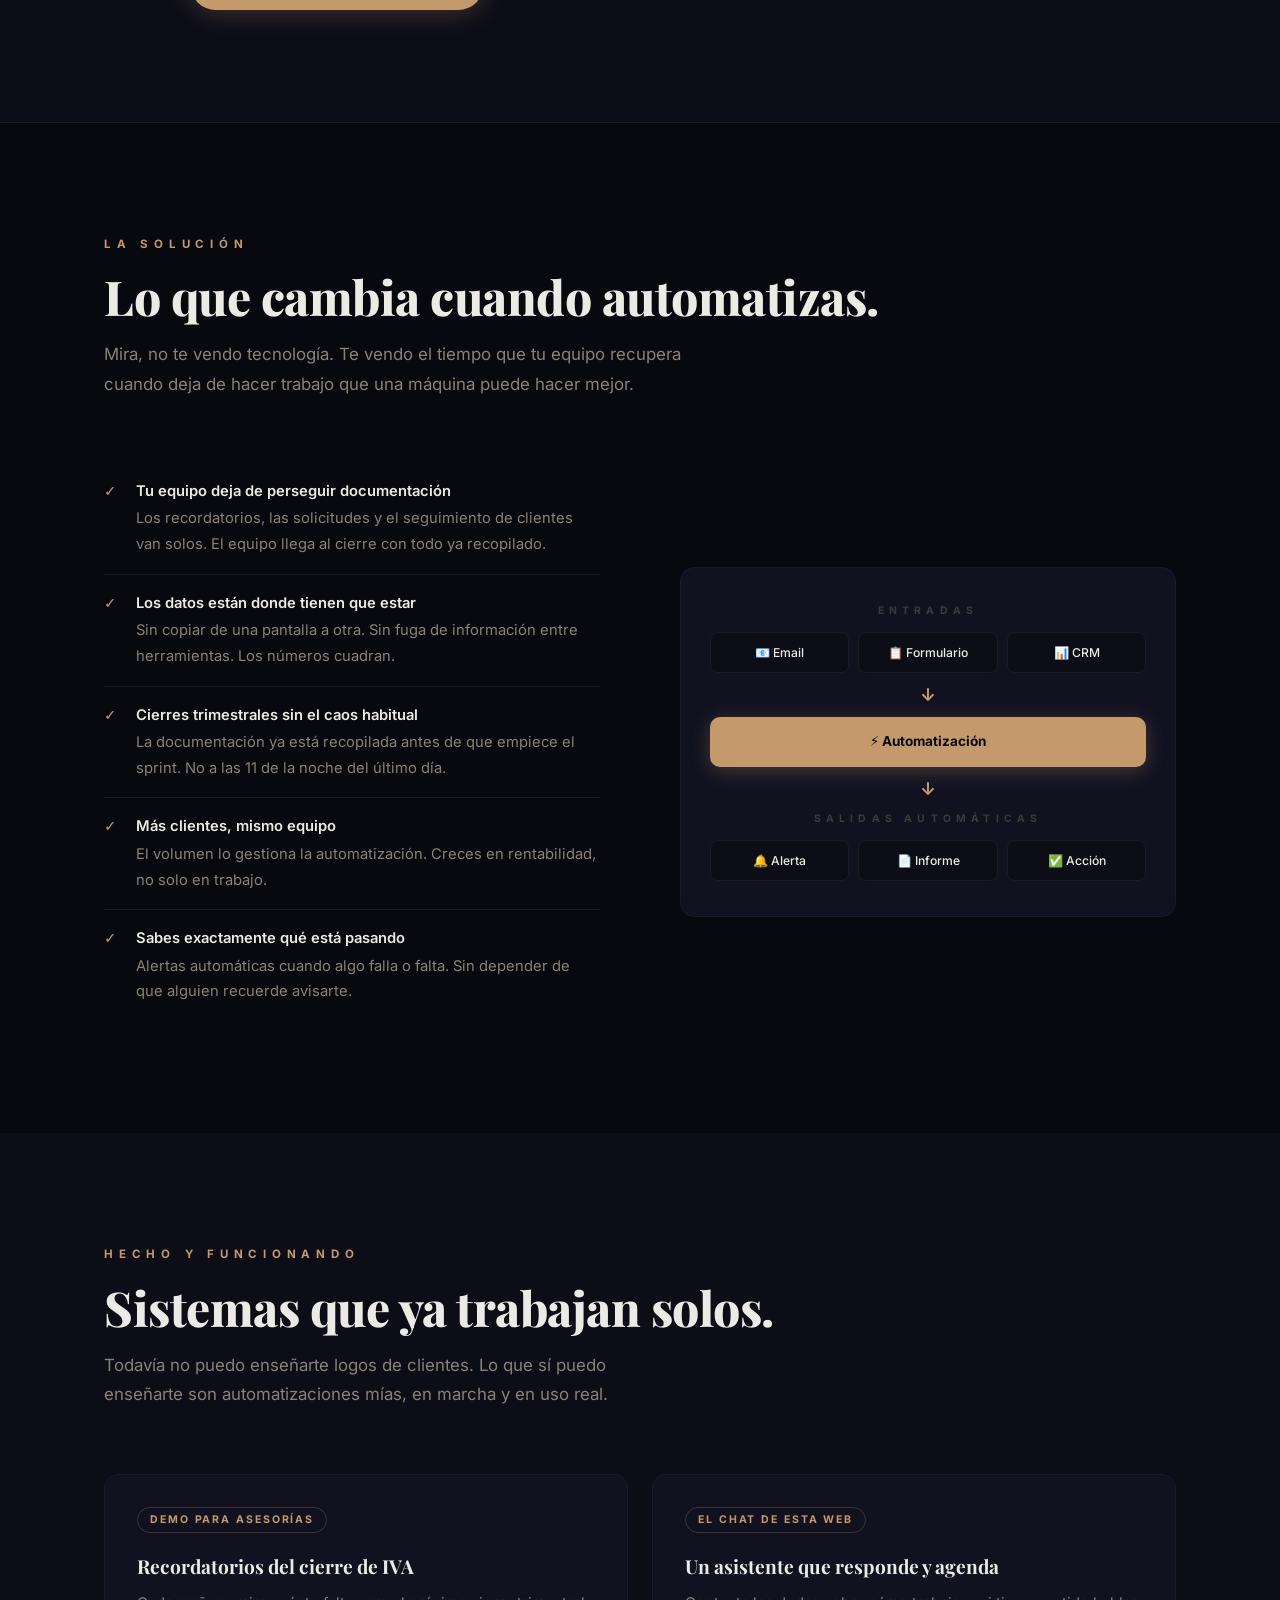
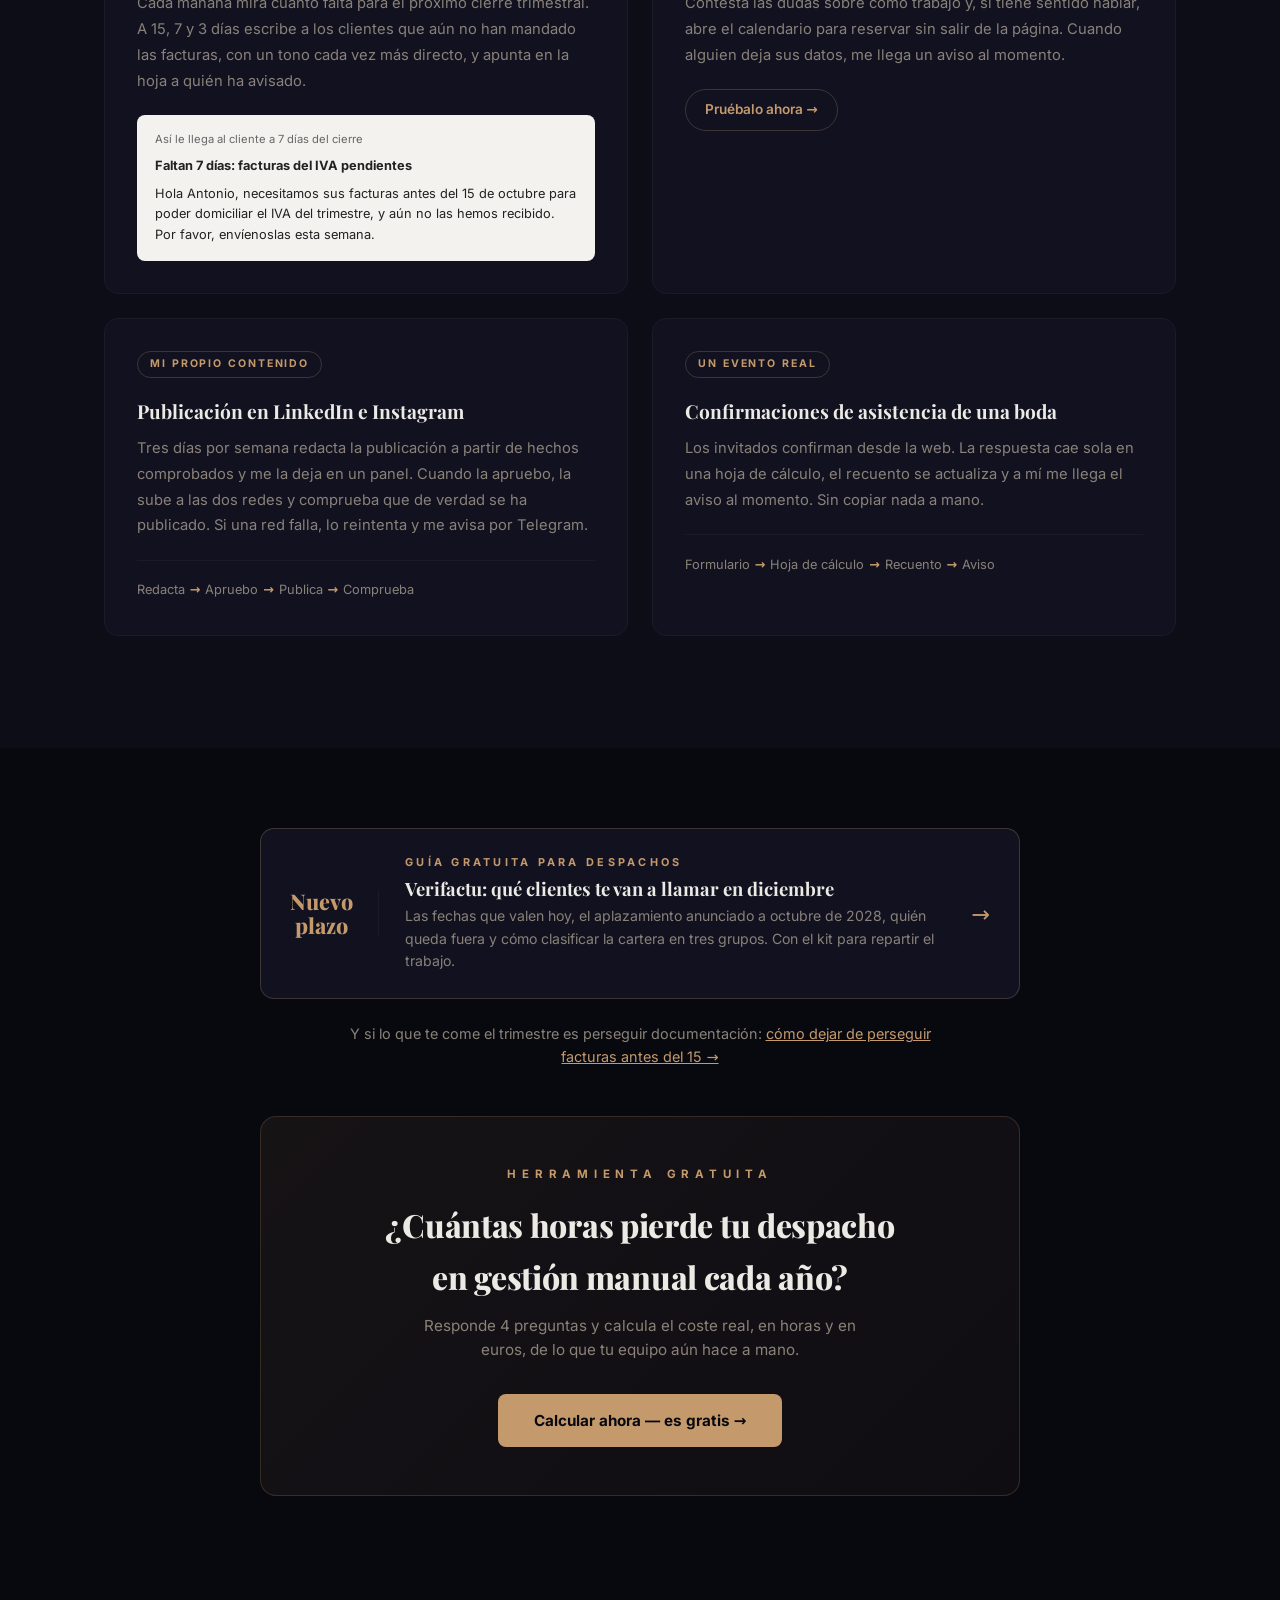
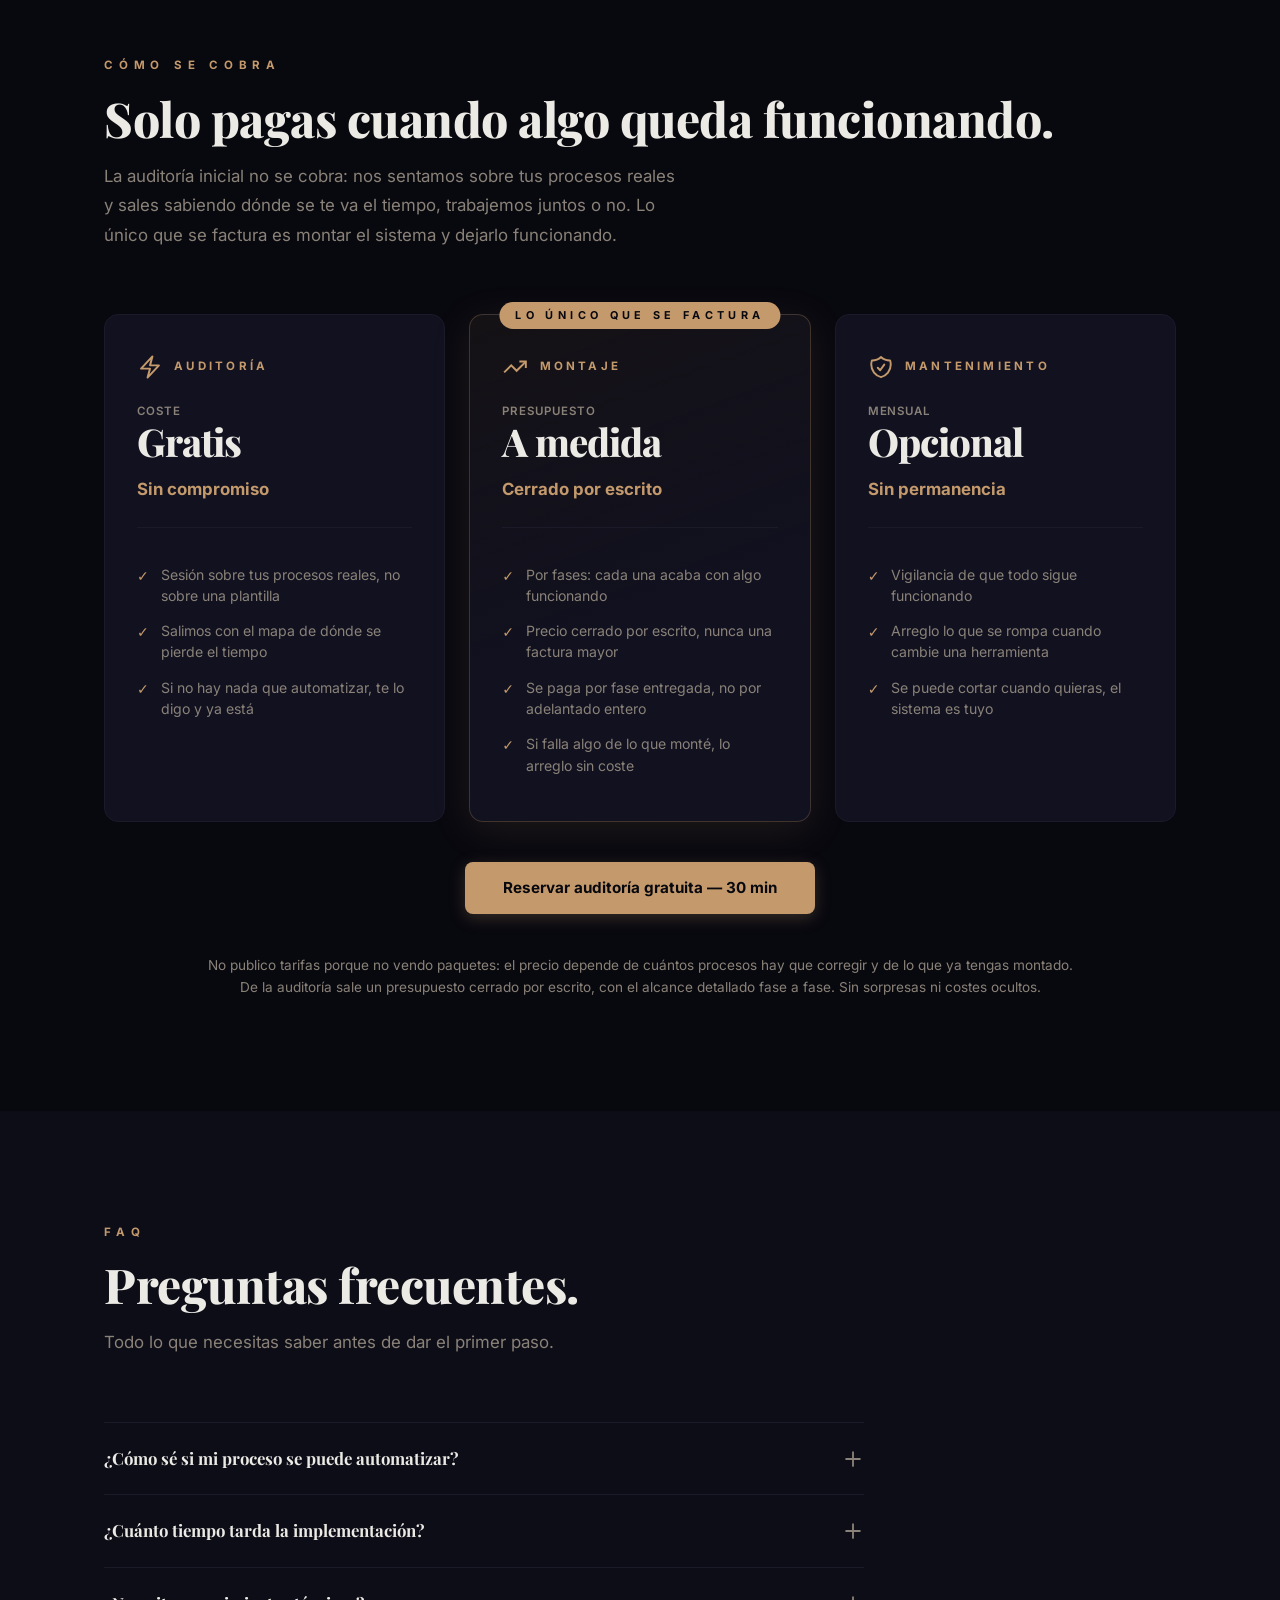
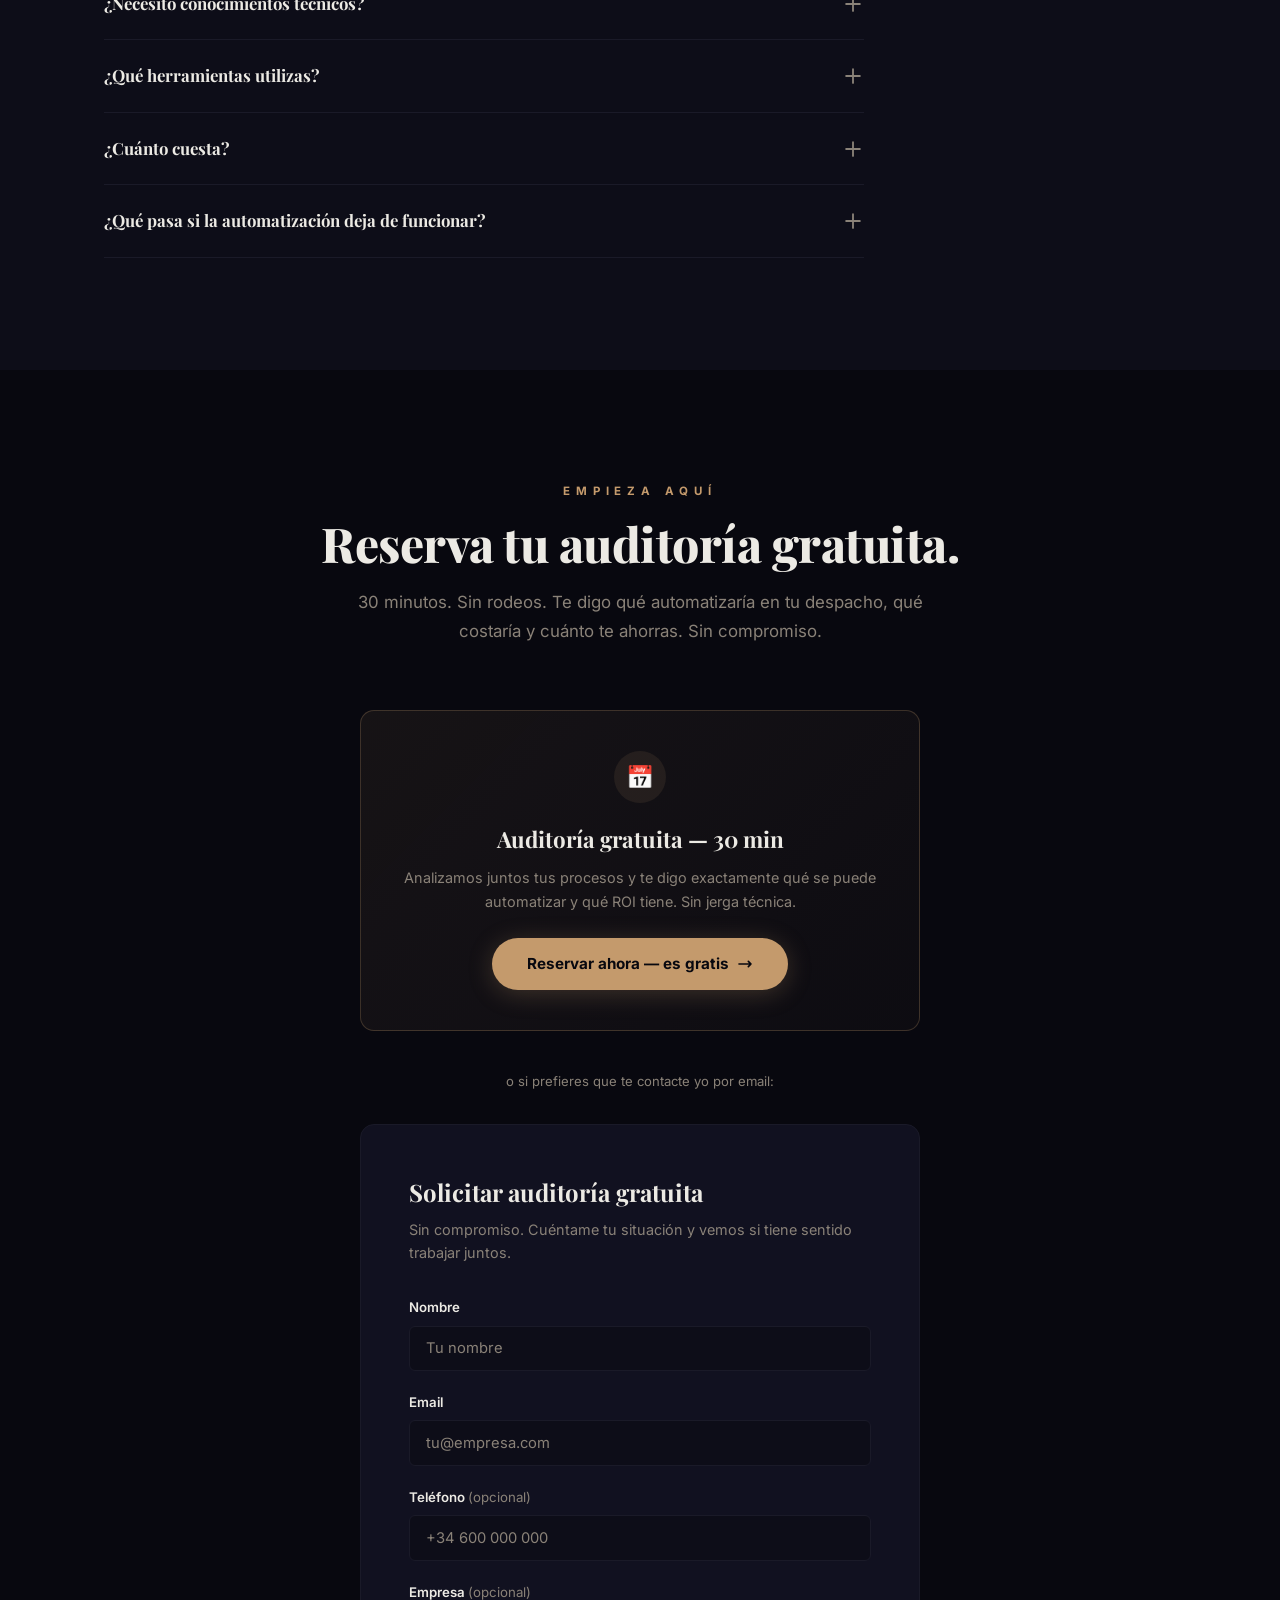
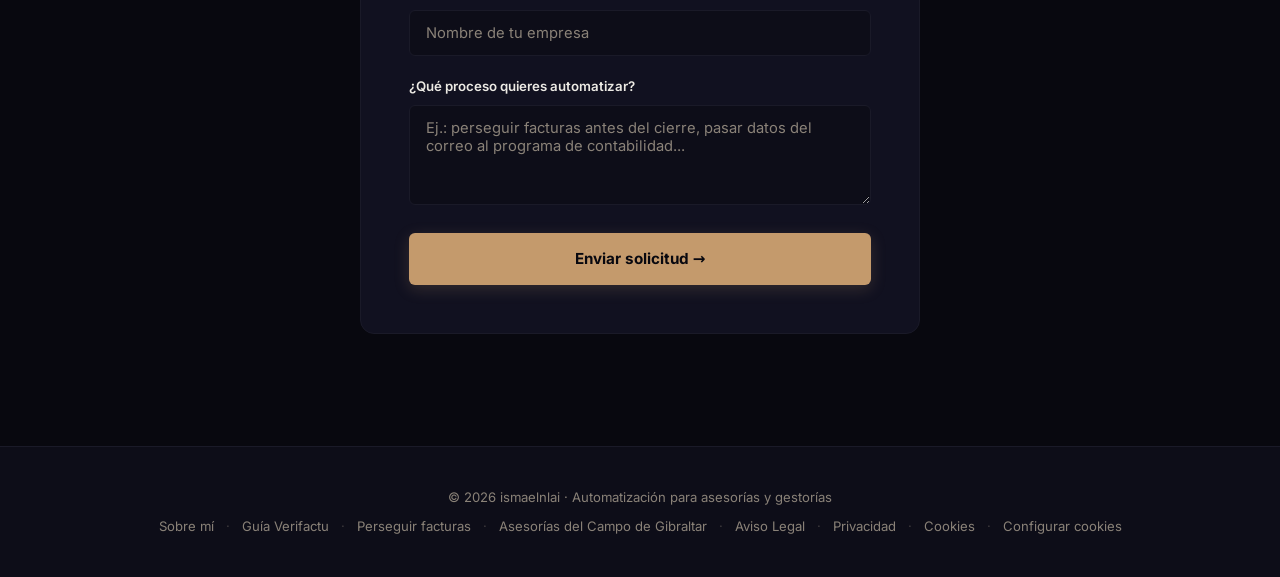
==== commit eb0a0a93: "fix(web): add Verifactu postponement notice and refresh dates Hacienda announced on 2026-10-05 that " ====
--- a/index.html
+++ b/index.html
@@ -1288,7 +1288,7 @@
         "description": "Automatizo el trabajo repetitivo de asesorías y gestorías con N8N e IA: recordatorios de IVA, recogida de facturas y datos que pasan solos entre herramientas. Auditoría gratuita de 30 min.",
         "inLanguage": "es-ES",
         "datePublished": "2026-05-29",
-        "dateModified": "2026-09-28",
+        "dateModified": "2026-10-14T12:00:00+02:00",
         "speakable": {
           "@type": "SpeakableSpecification",
           "cssSelector": ["h1", ".faq-list"]
@@ -1665,11 +1665,11 @@
 <!-- GUÍA VERIFACTU -->
 <section class="section" style="padding-top:5rem;padding-bottom:0;">
   <a href="/verifactu" class="verifactu-card reveal">
-    <span class="vf-date">1 ene<br>2027</span>
+    <span class="vf-date">Nuevo<br> plazo</span>
     <span class="vf-body">
       <span class="vf-label">Guía gratuita para despachos</span>
       <strong>Verifactu: qué clientes te van a llamar en diciembre</strong>
-      <span class="vf-sub">Las fechas que valen hoy, quién queda fuera y cómo clasificar la cartera en tres grupos. Con el kit para repartir el trabajo.</span>
+      <span class="vf-sub">Las fechas que valen hoy, el aplazamiento anunciado a octubre de 2028, quién queda fuera y cómo clasificar la cartera en tres grupos. Con el kit para repartir el trabajo.</span>
     </span>
     <span class="vf-arrow" aria-hidden="true">→</span>
   </a>
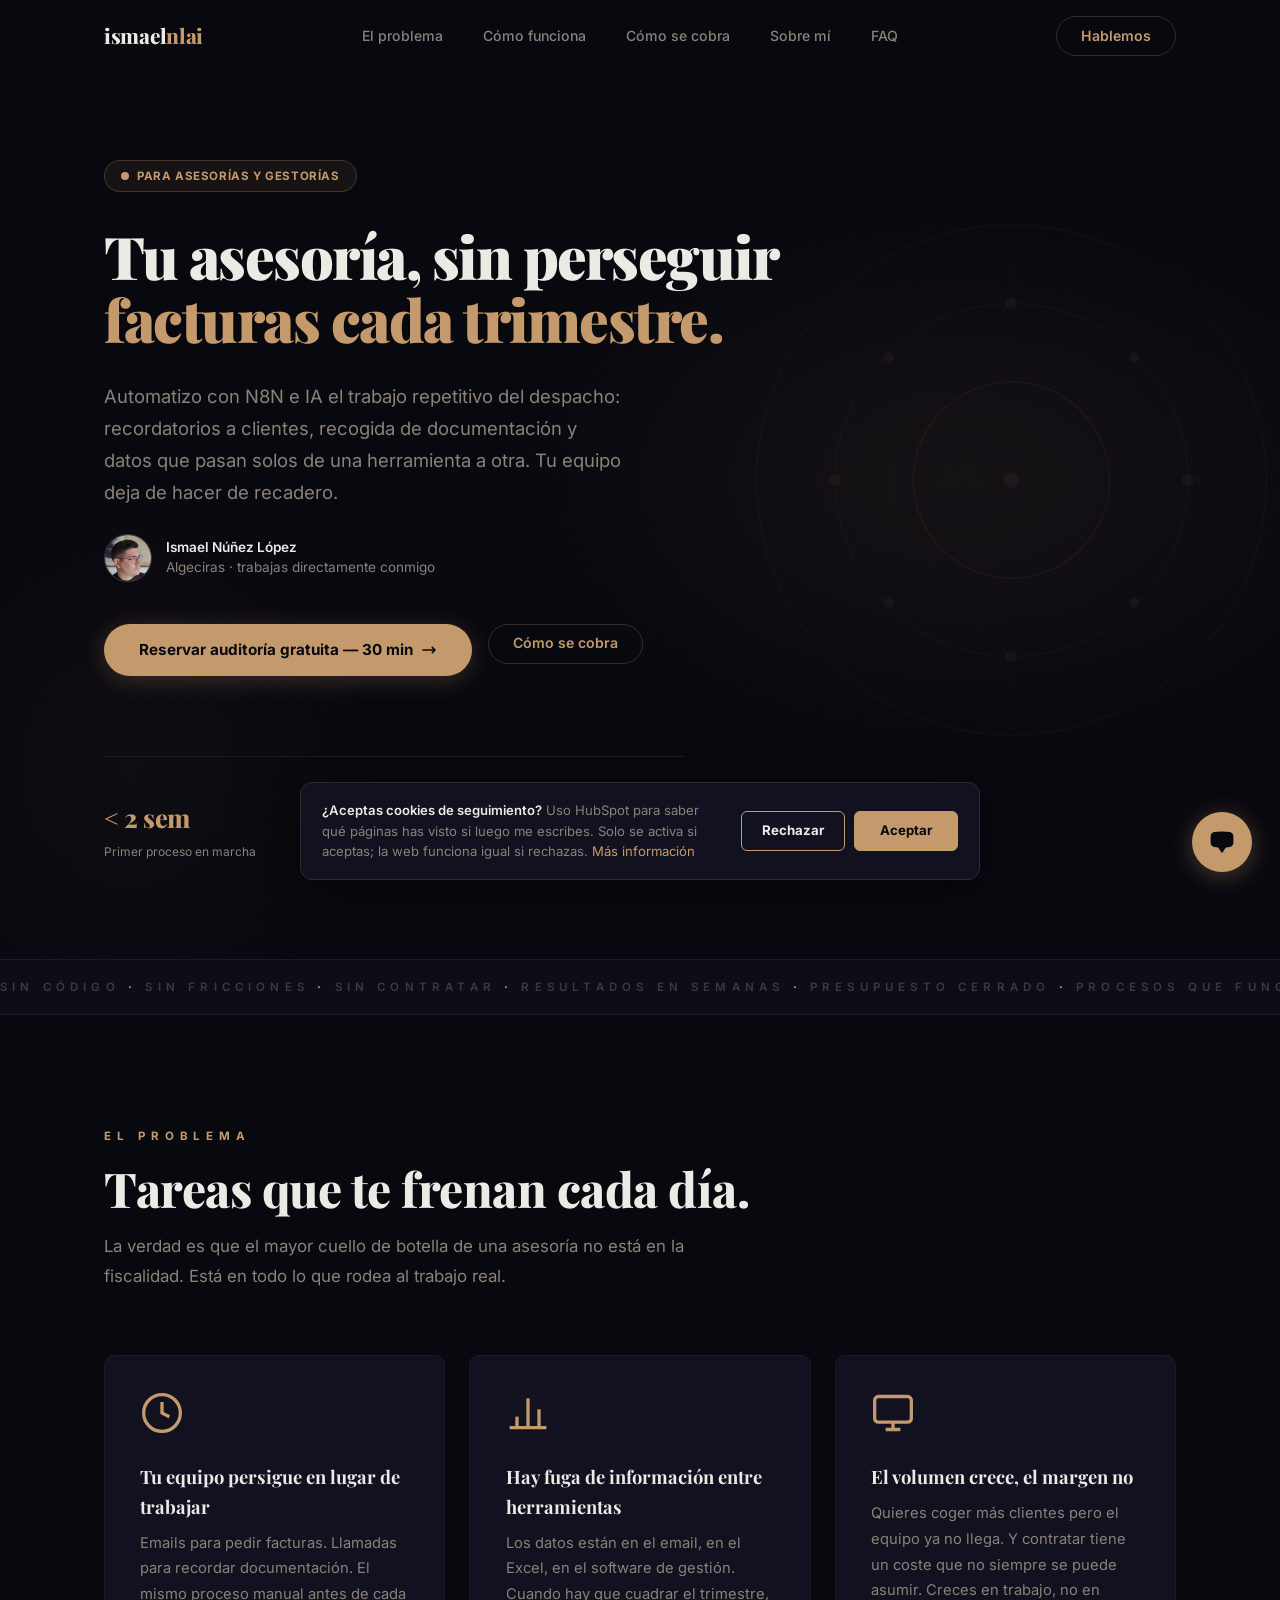
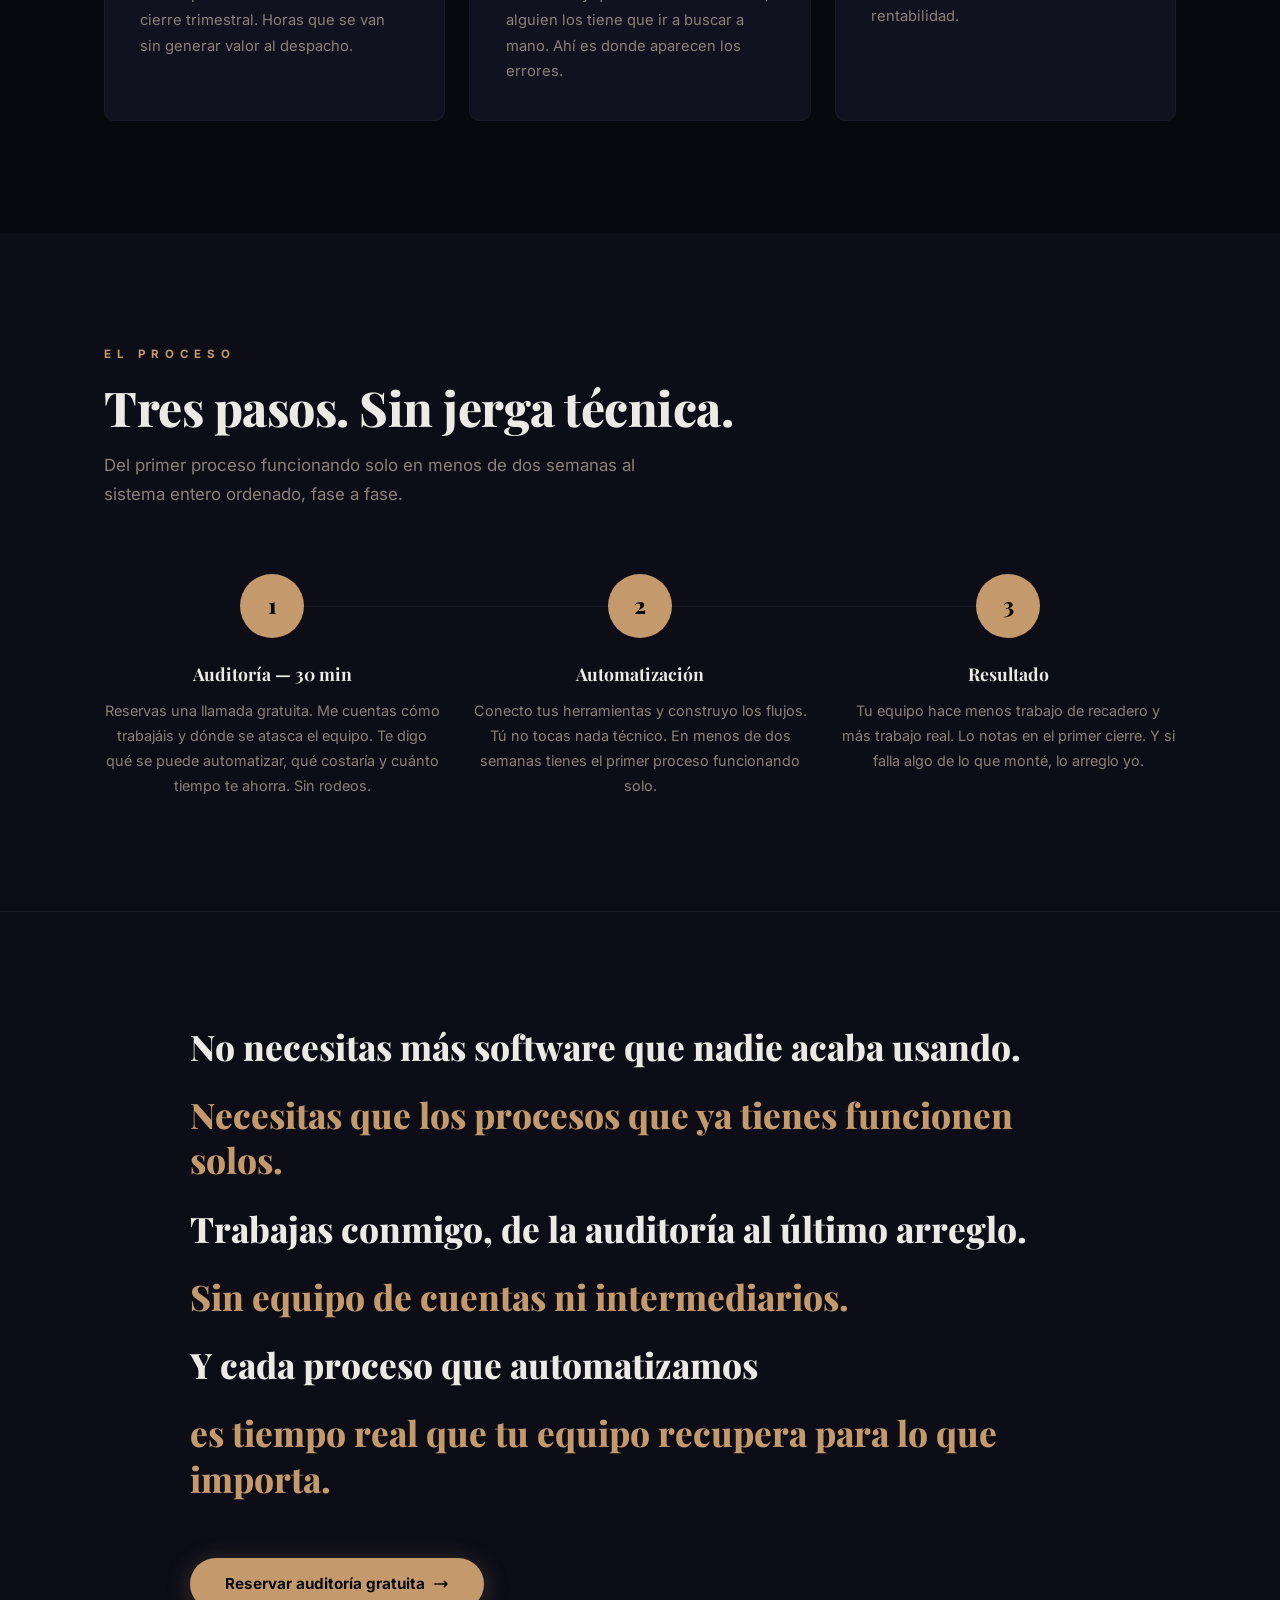
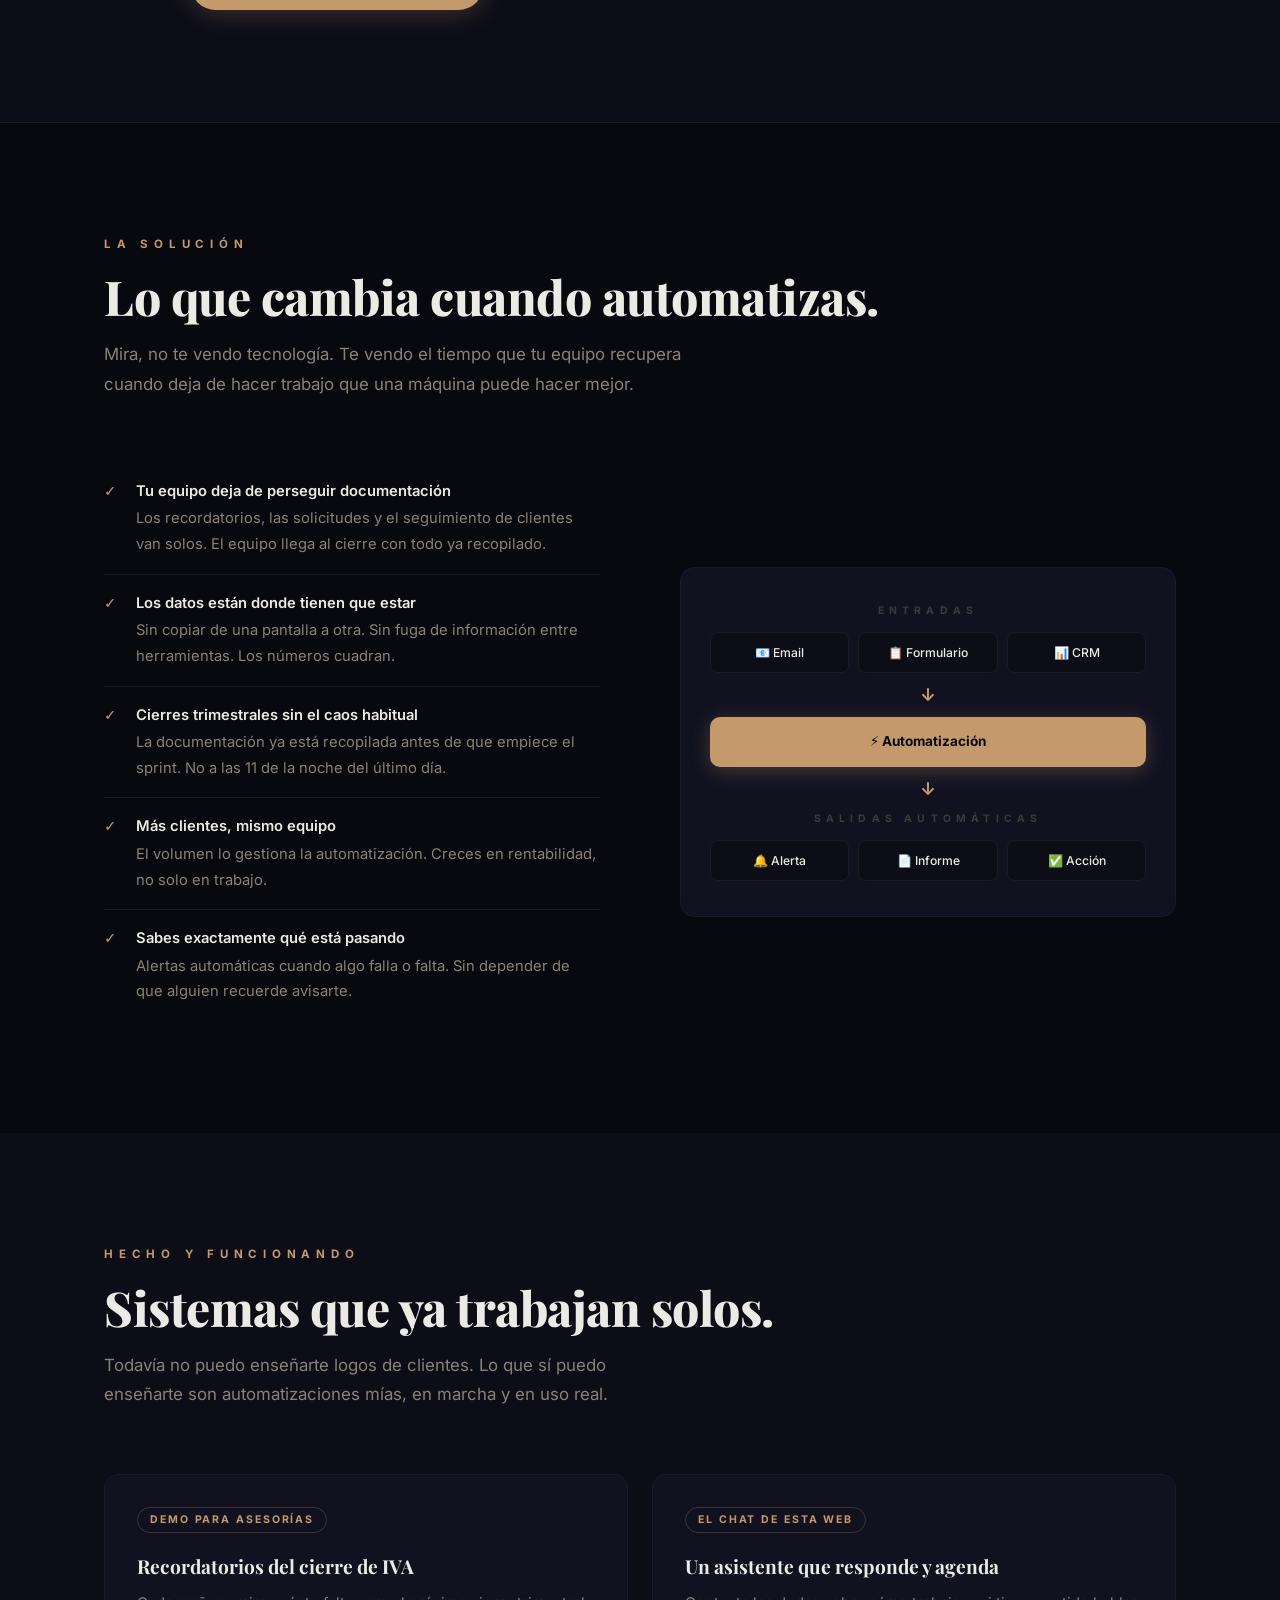
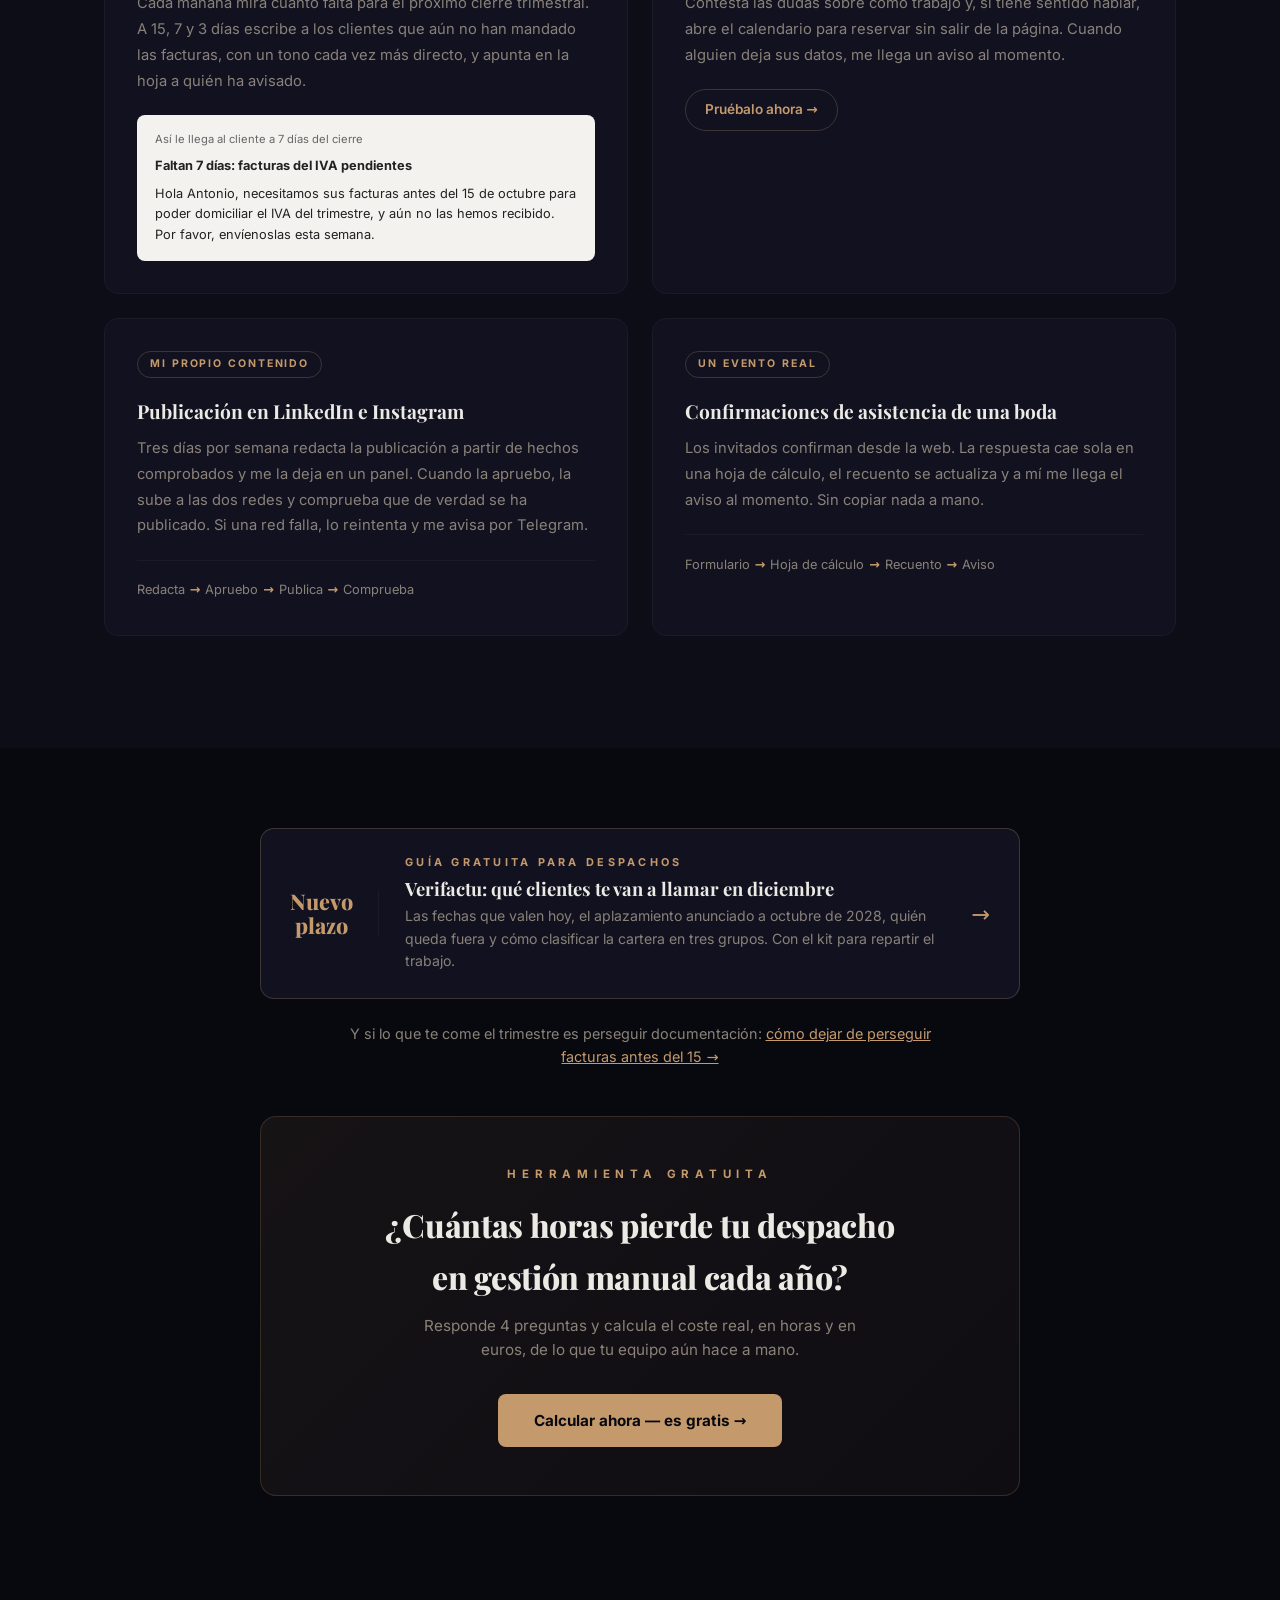
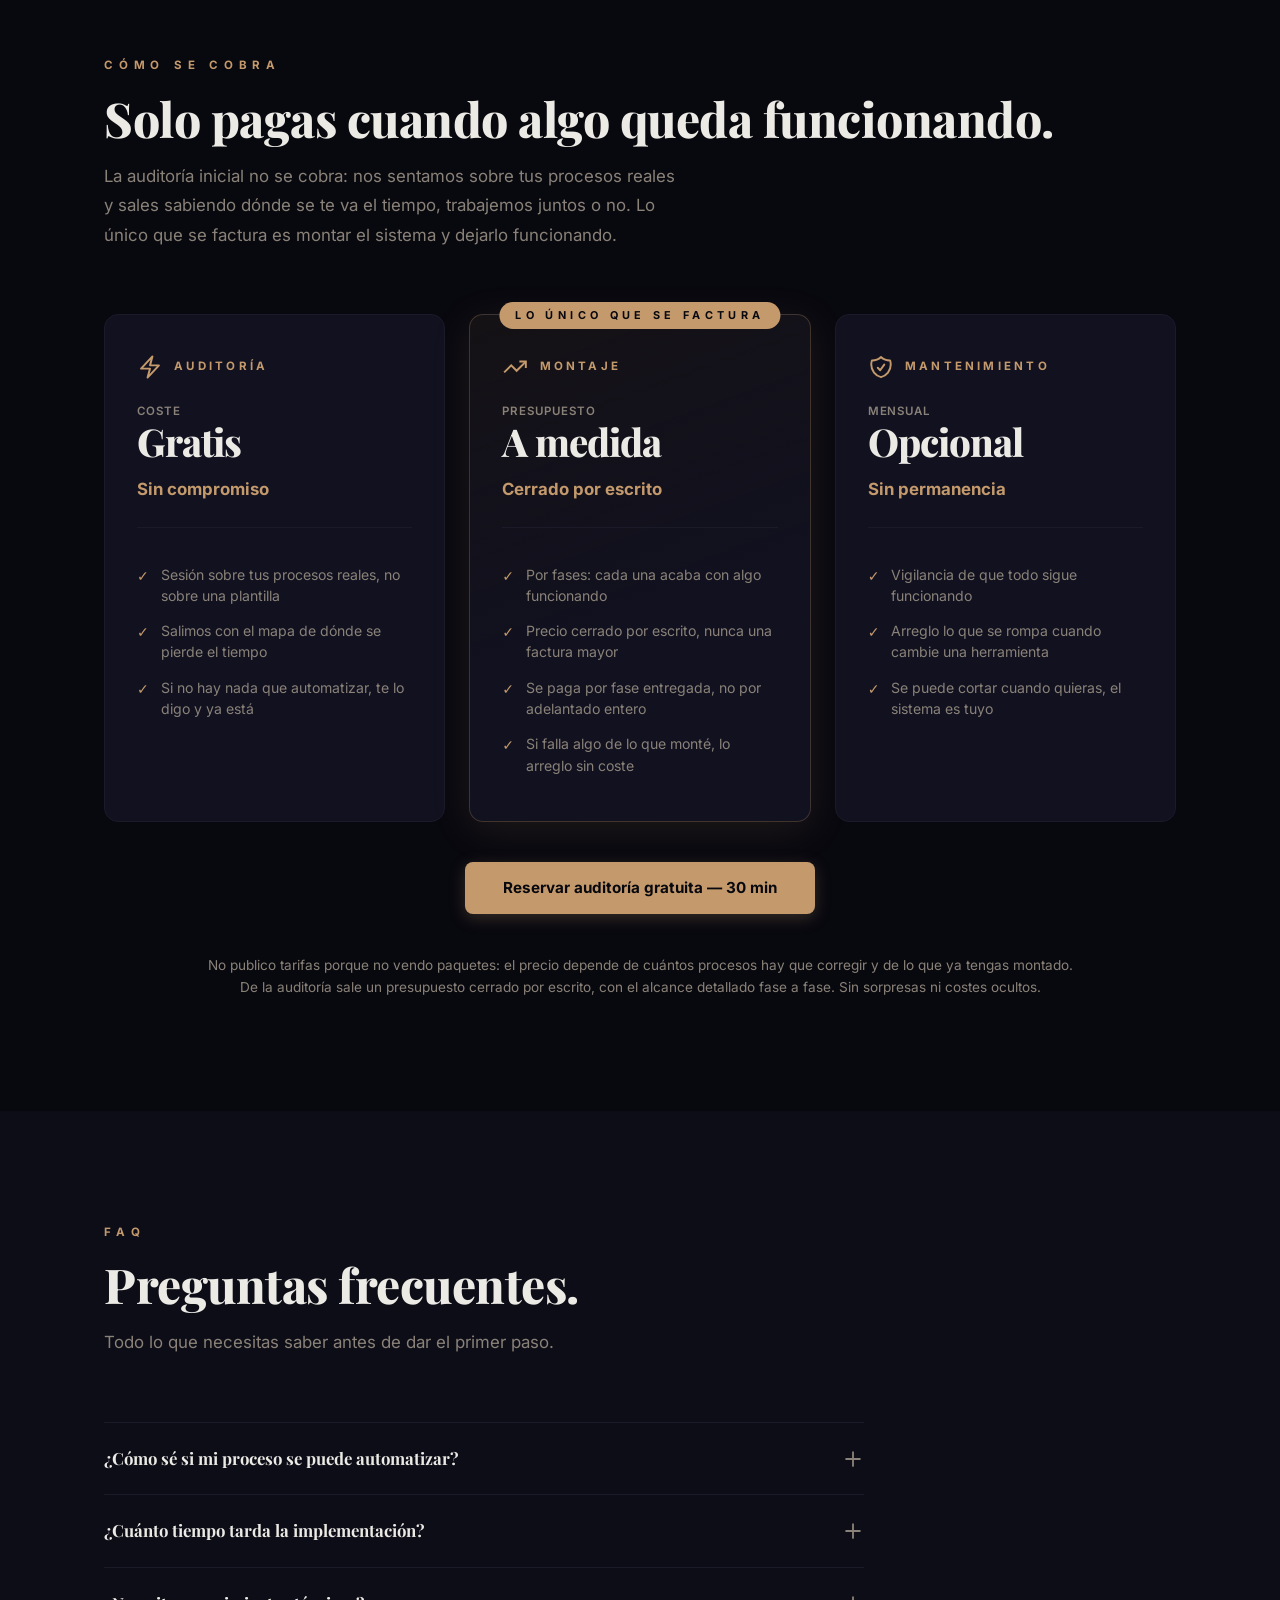
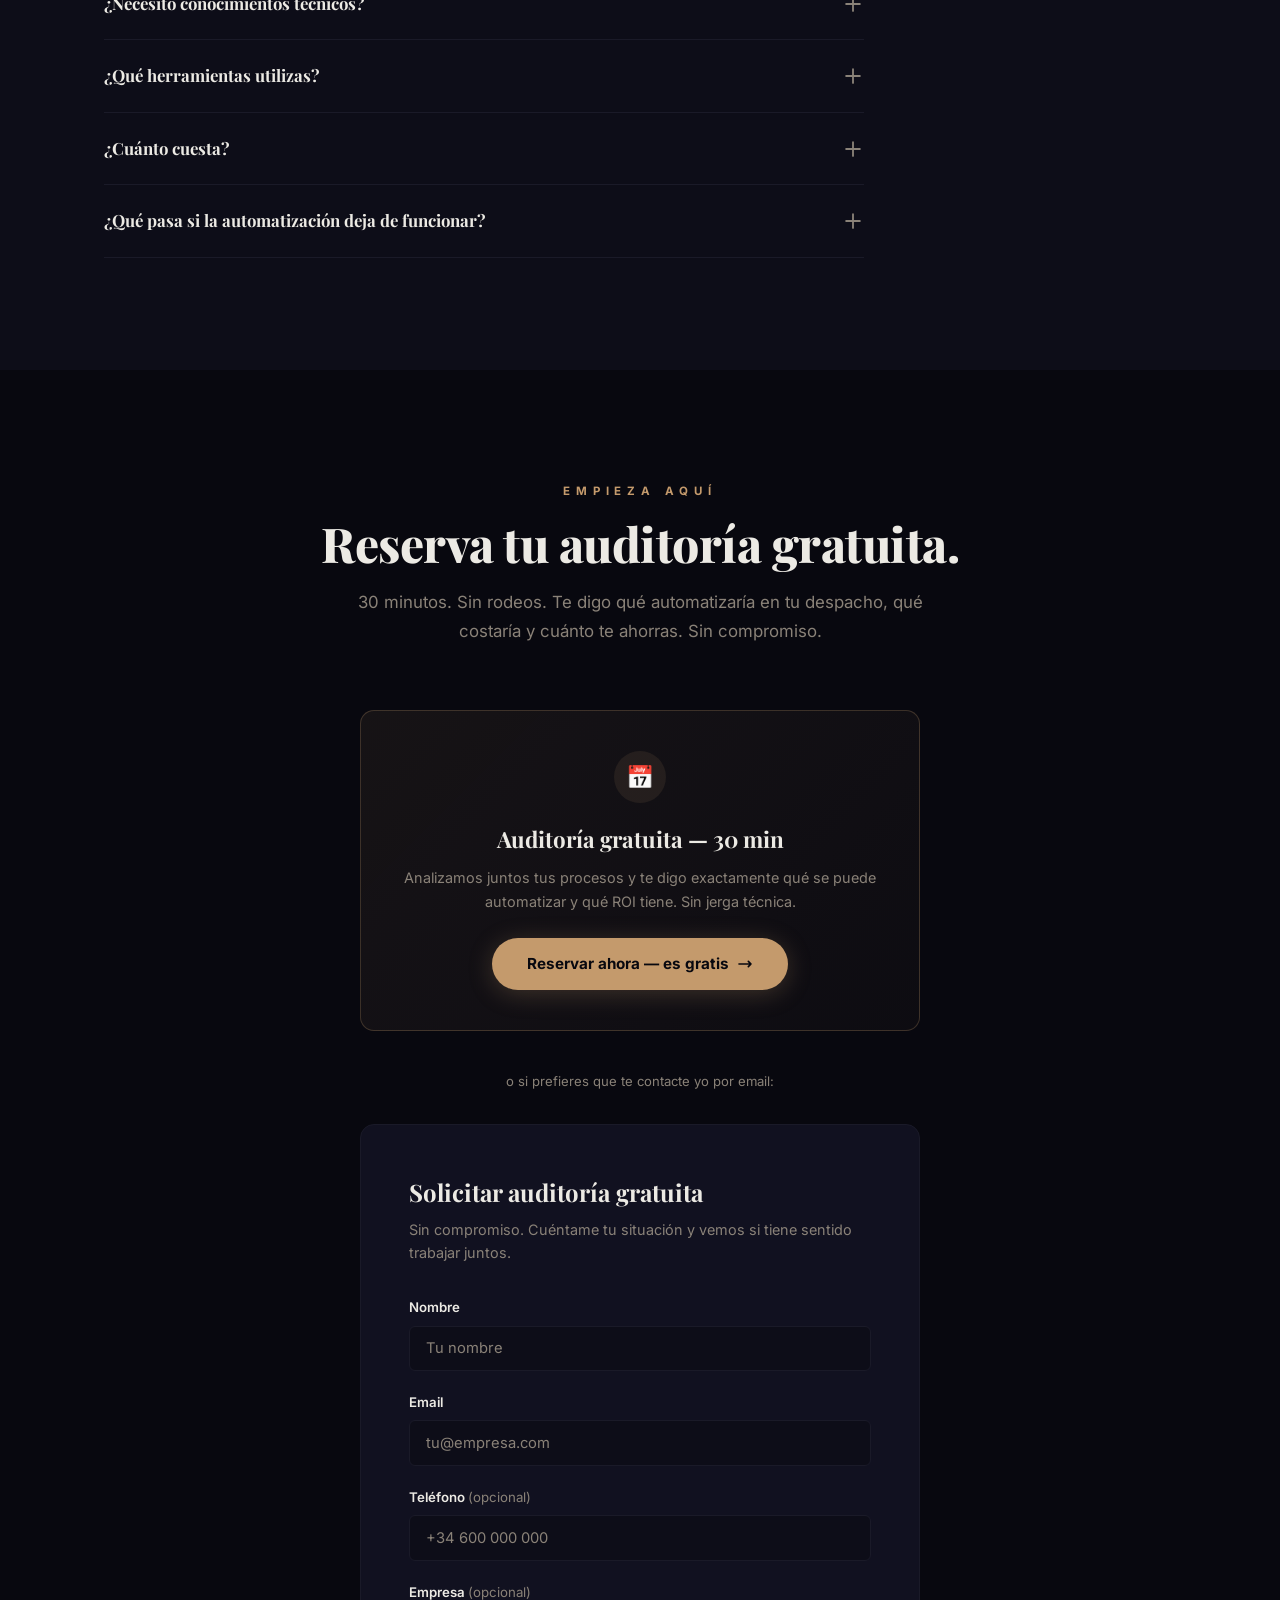
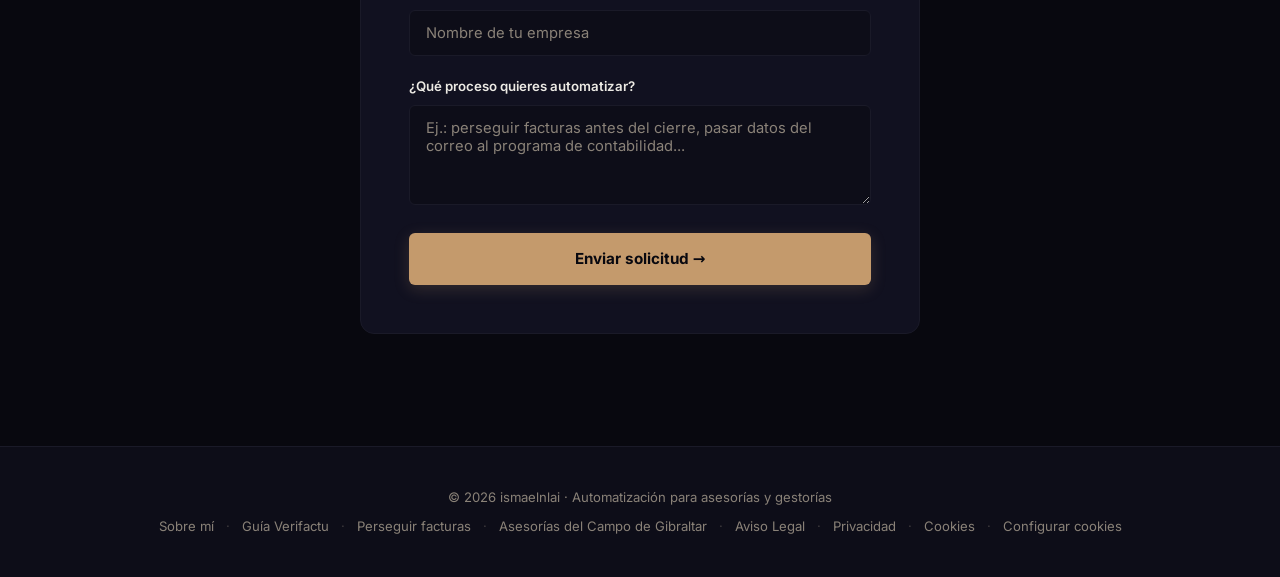
==== commit 3968e1c0: "fix(web): keep titles and meta descriptions within Bing limits Bing Webmaster flagged /verifactu for" ====
--- a/index.html
+++ b/index.html
@@ -21,7 +21,7 @@
   <meta charset="UTF-8">
   <meta name="viewport" content="width=device-width, initial-scale=1.0">
   <title>Automatización para asesorías y gestorías con IA | ismaelnlai</title>
-  <meta name="description" content="Automatizo el trabajo repetitivo de asesorías y gestorías con N8N e IA: recordatorios de IVA, recogida de facturas y datos que pasan solos entre herramientas. Auditoría gratuita de 30 min.">
+  <meta name="description" content="Automatizo el trabajo repetitivo de asesorías y gestorías con N8N e IA: avisos de IVA, recogida de facturas y datos entre herramientas. Auditoría gratis.">
   <link rel="canonical" href="https://ismaelnlai.com/">
   <link rel="sitemap" type="application/xml" href="/sitemap.xml">
 
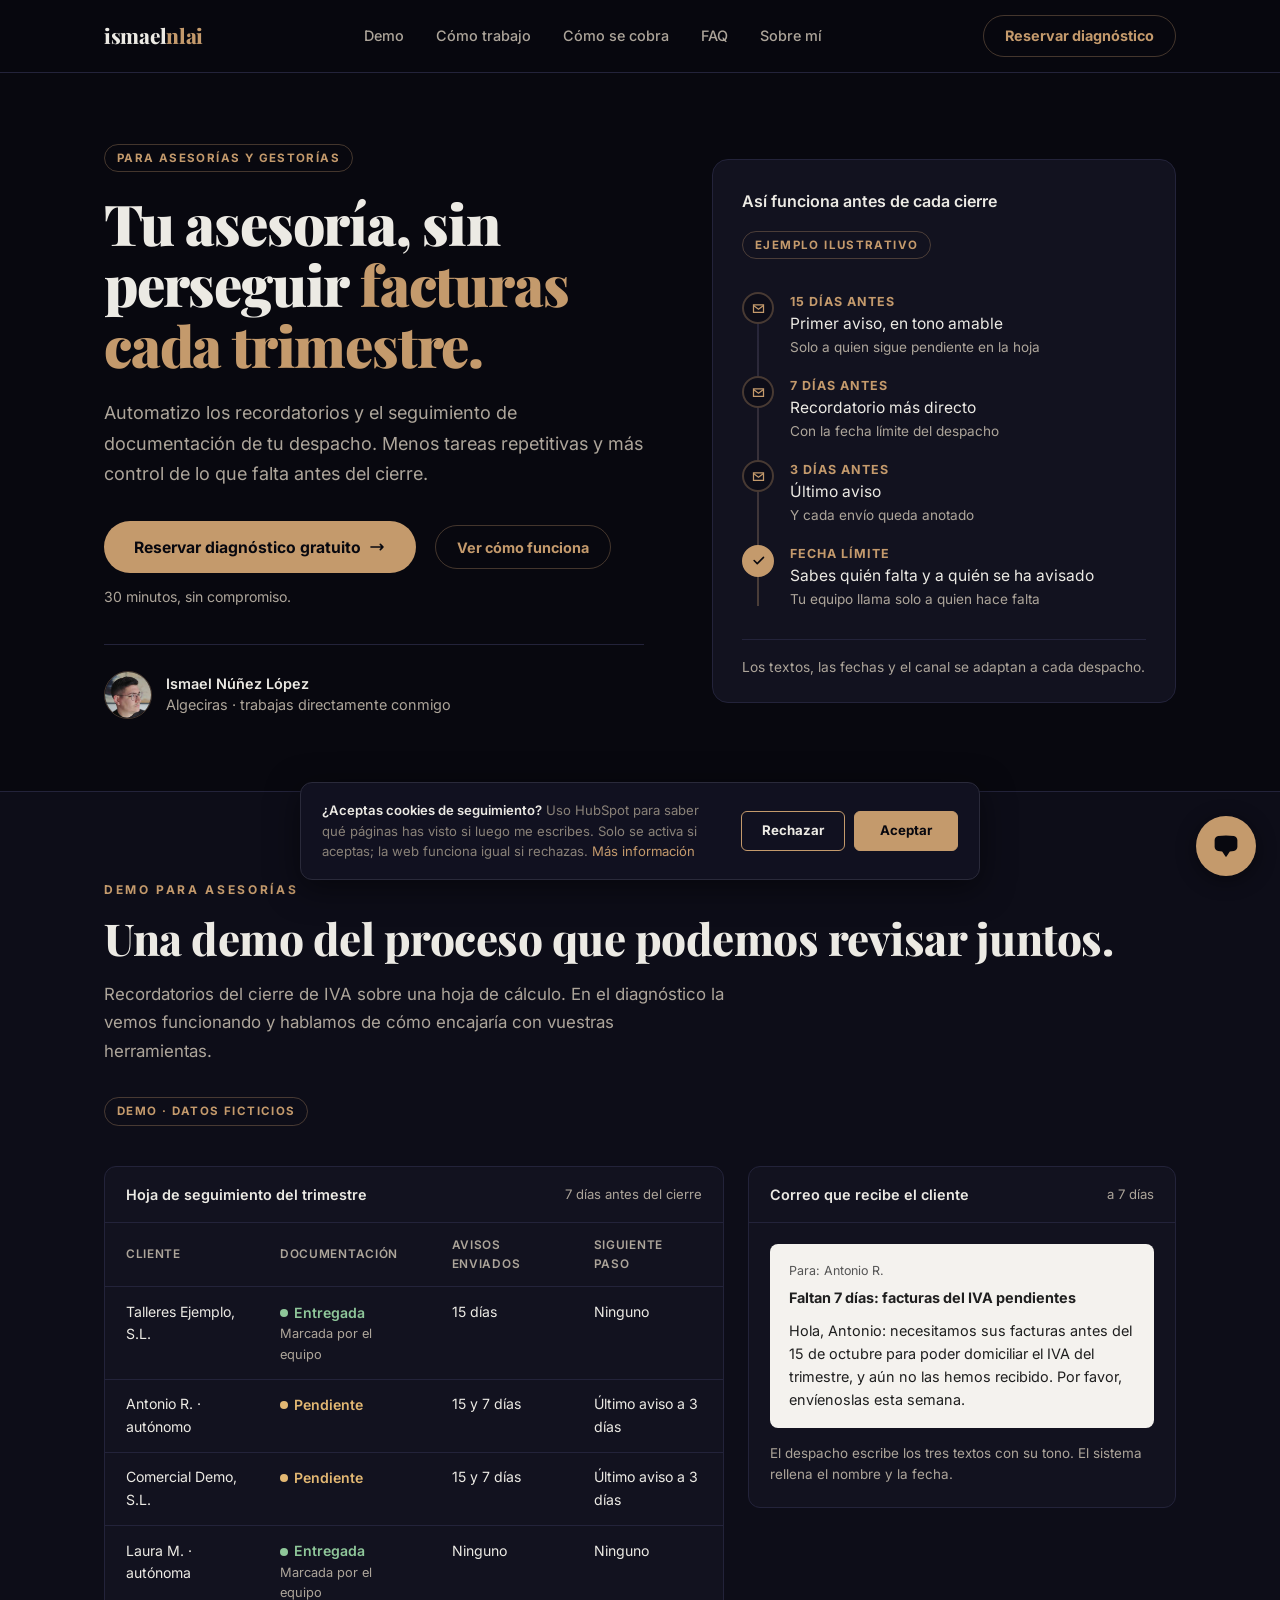
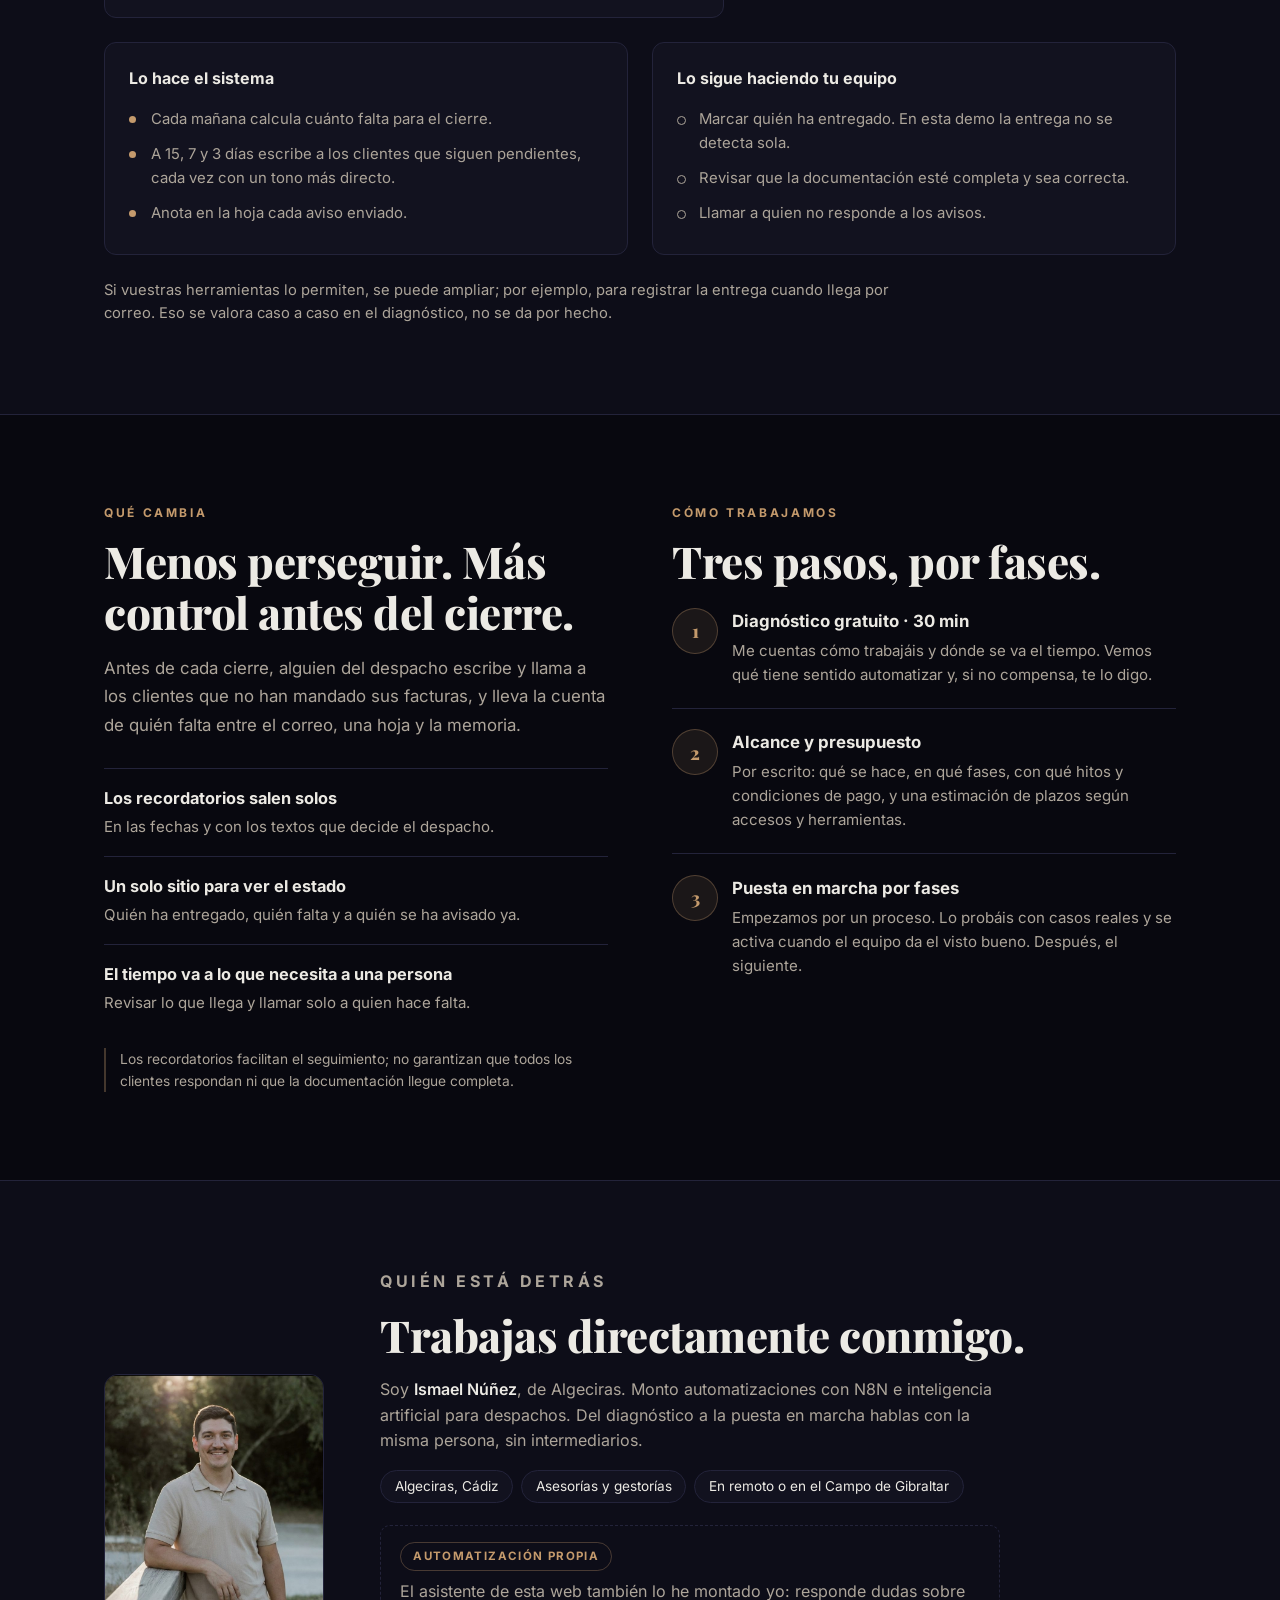
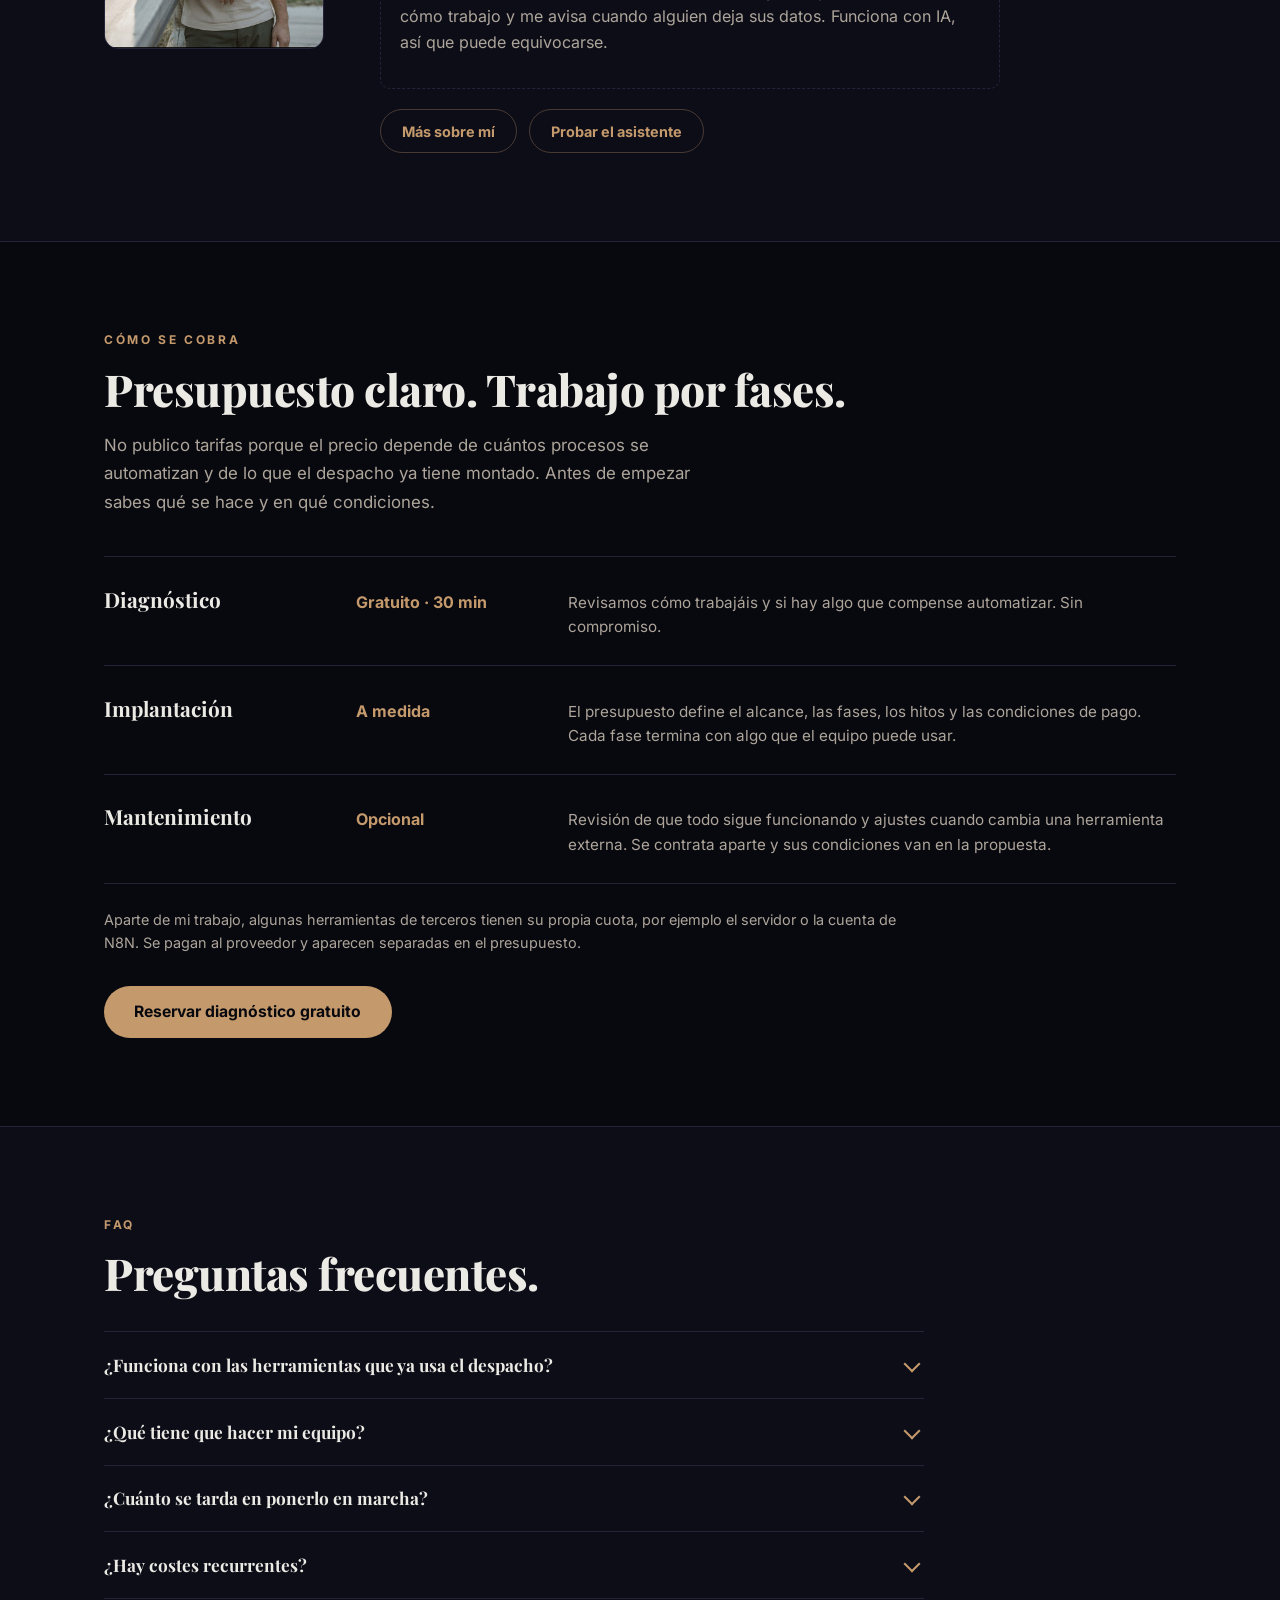
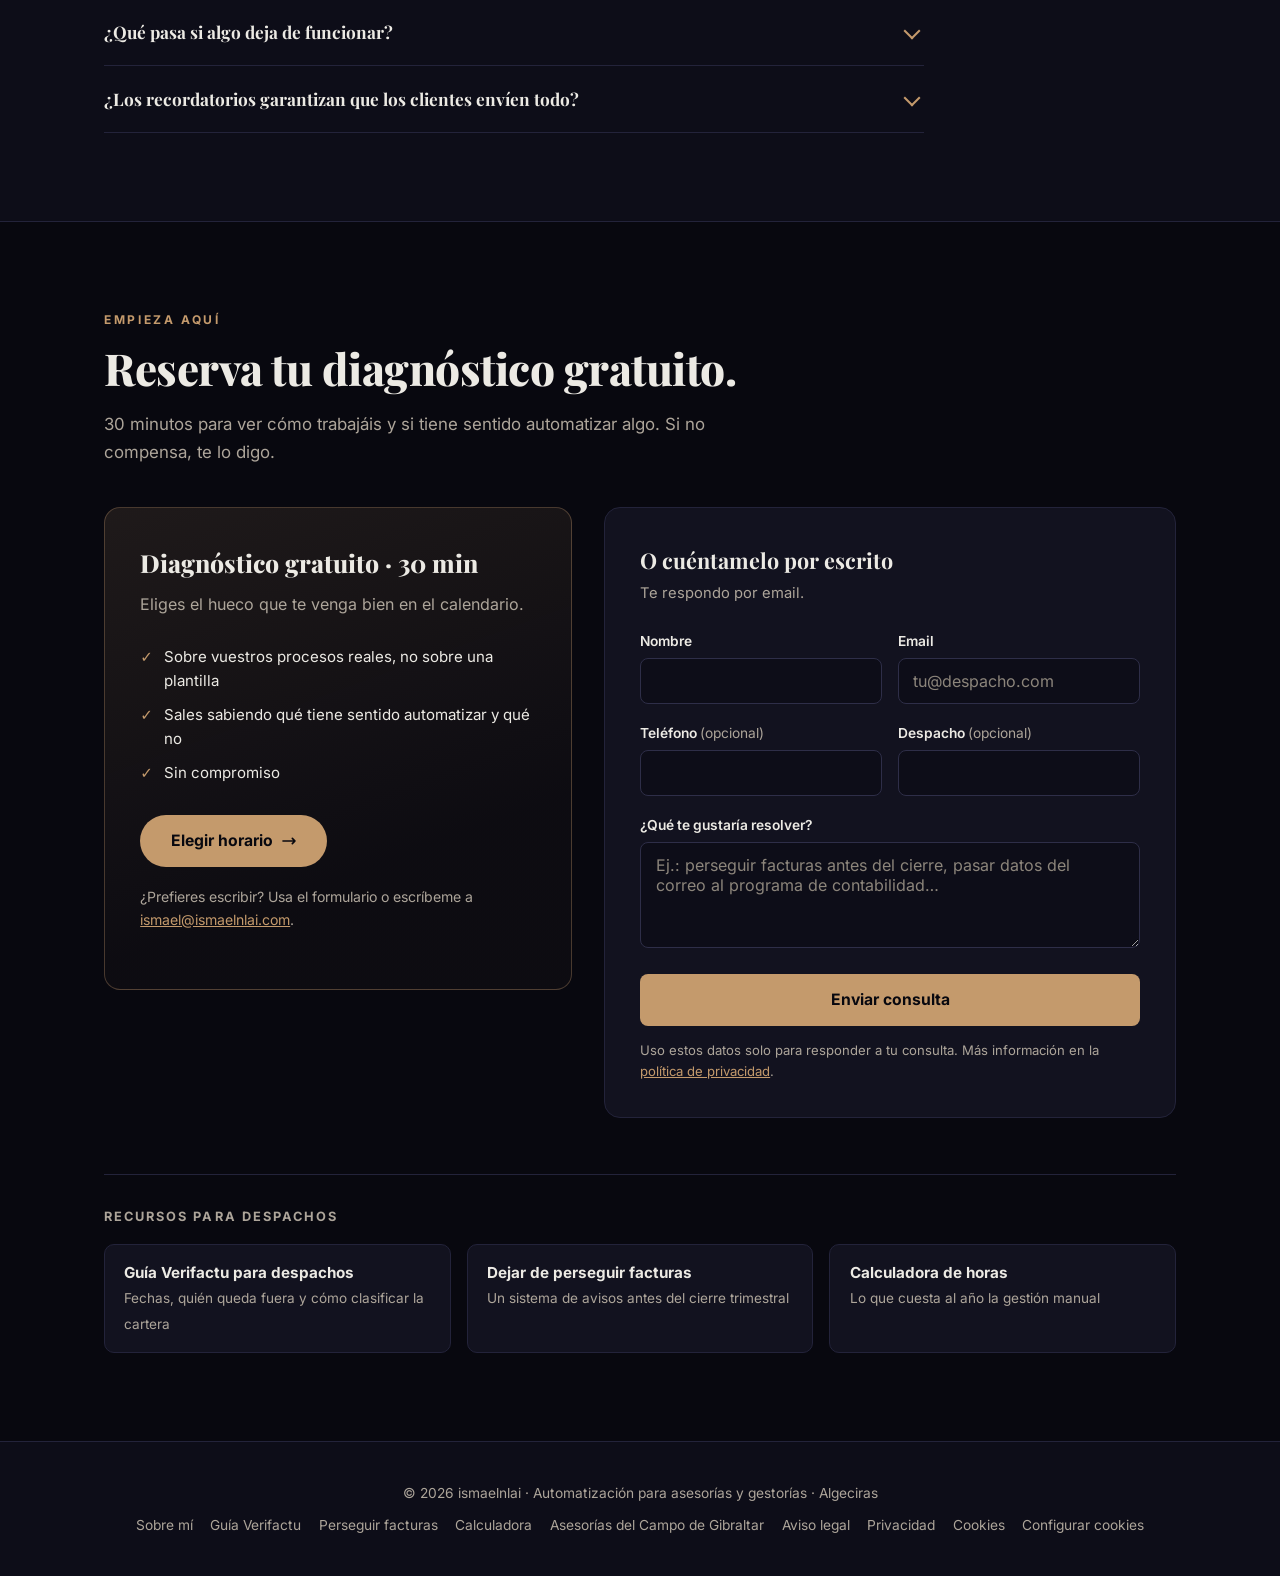
==== commit 4306ed3c: "feat(web): rebuild the landing around a documentation-tracking demo Following Codex's audit brief of" ====
--- a/index.html
+++ b/index.html
@@ -1,35 +1,22 @@
 <!DOCTYPE html>
-<html lang="es" class="sin-js">
+<html lang="es">
 <head>
-<script>
-  // La pagina entera nace en opacity:0 y la revela el IntersectionObserver.
-  // Si el JS no corre, o peta antes de llegar ahi, sin esto no se ve nada.
-  document.documentElement.classList.remove('sin-js');
-  window.addEventListener('load', function () {
-    setTimeout(function () {
-      if (!document.querySelector('.reveal.visible, .reveal-left.visible, .reveal-right.visible')) {
-        document.documentElement.classList.add('sin-js');
-      }
-    }, 2500);
-  });
-</script>
-<noscript><style>
-  .reveal, .reveal-left, .reveal-right, .manifesto-line, .manifesto-cta {
-    opacity: 1 !important; transform: none !important; filter: none !important;
-  }
-</style></noscript>
   <meta charset="UTF-8">
   <meta name="viewport" content="width=device-width, initial-scale=1.0">
   <title>Automatización para asesorías y gestorías con IA | ismaelnlai</title>
-  <meta name="description" content="Automatizo el trabajo repetitivo de asesorías y gestorías con N8N e IA: avisos de IVA, recogida de facturas y datos entre herramientas. Auditoría gratis.">
+  <meta name="description" content="Automatizo los recordatorios y el seguimiento de documentación de asesorías y gestorías con N8N e IA. Diagnóstico gratuito de 30 minutos.">
   <link rel="canonical" href="https://ismaelnlai.com/">
   <link rel="sitemap" type="application/xml" href="/sitemap.xml">
+  <link rel="icon" href="/favicon.svg" type="image/svg+xml">
+  <link rel="icon" href="/favicon.ico" sizes="any">
+  <link rel="apple-touch-icon" href="/assets/apple-touch-icon.png">
+  <meta name="theme-color" content="#08080F">
 
   <!-- Open Graph -->
   <meta property="og:type"        content="website">
   <meta property="og:url"         content="https://ismaelnlai.com/">
   <meta property="og:title"       content="Tu asesoría, sin perseguir facturas cada trimestre | ismaelnlai">
-  <meta property="og:description" content="Elimina el trabajo manual repetitivo en tu despacho. Automatización con N8N e IA, primer proceso en marcha en menos de 2 semanas, auditoría gratuita.">
+  <meta property="og:description" content="Recordatorios y seguimiento de documentación automatizados para despachos. Presupuesto claro, trabajo por fases y diagnóstico gratuito de 30 minutos.">
   <meta property="og:image"       content="https://ismaelnlai.com/assets/og-image.png">
   <meta property="og:locale"      content="es_ES">
   <meta property="og:site_name"   content="ismaelnlai">
@@ -37,7 +24,7 @@
   <!-- Twitter Card -->
   <meta name="twitter:card"        content="summary_large_image">
   <meta name="twitter:title"       content="Tu asesoría, sin perseguir facturas cada trimestre | ismaelnlai">
-  <meta name="twitter:description" content="Elimina el trabajo manual repetitivo. N8N + IA. Primer proceso en marcha en menos de 2 semanas.">
+  <meta name="twitter:description" content="Recordatorios y seguimiento de documentación automatizados para despachos. Diagnóstico gratuito de 30 minutos.">
   <meta name="twitter:image"       content="https://ismaelnlai.com/assets/og-image.png">
 
   <link rel="preload" href="/assets/fonts/inter-latin.woff2" as="font" type="font/woff2" crossorigin>
@@ -47,22 +34,25 @@
     :root {
       --accent:        #C49A6C;
       --accent-dark:   #A87E54;
-      --accent-glow:   rgba(196,154,108,0.12);
-      --accent-border: rgba(196,154,108,0.25);
+      --accent-soft:   rgba(196,154,108,0.10);
+      --accent-border: rgba(196,154,108,0.32);
       --bg:            #08080F;
       --bg-2:          #0D0D18;
-      --bg-card:       #111120;
+      --bg-card:       #12121F;
       --text:          #ECEAE4;
-      --text-2:        #8A8278;
-      --text-3:        #3E3A36;
-      --border:        #1A1A28;
-      --radius:        10px;
+      --text-2:        #ADA59A;   /* texto secundario: ~7:1 sobre el fondo */
+      --text-3:        #8C857B;   /* solo para detalles menores: ~5:1 */
+      --border:        #23233A;
+      --ok:            #8FC79A;
+      --warn:          #E3B873;
+      --error:         #F08A75;
+      --radius:        12px;
+      --header-h:      72px;
       --ease-out:      cubic-bezier(0.22, 1, 0.36, 1);
     }
 
-    * { margin:0; padding:0; box-sizing:border-box; }
-    html { scroll-behavior: smooth; }
-
+    * { margin: 0; padding: 0; box-sizing: border-box; }
+    html { scroll-behavior: smooth; scroll-padding-top: calc(var(--header-h) + 16px); }
     body {
       font-family: 'Inter', system-ui, sans-serif;
       background: var(--bg);
@@ -70,1143 +60,392 @@
       line-height: 1.6;
       overflow-x: hidden;
     }
-
-    /* ─── REVEAL ANIMATIONS ─── */
-
-    /* Keyframes for scroll-driven path */
-    @keyframes reveal-up {
-      from { opacity: 0; transform: translateY(24px); filter: blur(4px); }
-      to   { opacity: 1; transform: translateY(0);    filter: blur(0);   }
-    }
-    @keyframes reveal-up-heading {
-      from { opacity: 0; transform: translateY(32px); filter: blur(4px); }
-      to   { opacity: 1; transform: translateY(0);    filter: blur(0);   }
-    }
-    @keyframes reveal-up-sub {
-      from { opacity: 0; transform: translateY(16px); filter: blur(3px); }
-      to   { opacity: 1; transform: translateY(0);    filter: blur(0);   }
-    }
-    @keyframes reveal-left-kf {
-      from { opacity: 0; transform: translateX(-24px); filter: blur(4px); }
-      to   { opacity: 1; transform: translateX(0);     filter: blur(0);   }
-    }
-    @keyframes reveal-right-kf {
-      from { opacity: 0; transform: translateX(24px); filter: blur(4px); }
-      to   { opacity: 1; transform: translateX(0);    filter: blur(0);   }
-    }
-
-    /* Baseline: transition-based (all browsers) */
-    .reveal {
-      opacity: 0;
-      transform: translateY(24px);
-      filter: blur(4px);
-      transition: opacity 0.55s var(--ease-out), transform 0.55s var(--ease-out), filter 0.55s var(--ease-out);
-    }
-    .reveal.visible { opacity: 1; transform: translateY(0); filter: blur(0); }
-
-    .reveal-left {
-      opacity: 0;
-      transform: translateX(-24px);
-      filter: blur(4px);
-      transition: opacity 0.55s var(--ease-out), transform 0.55s var(--ease-out), filter 0.55s var(--ease-out);
-    }
-    .reveal-left.visible { opacity: 1; transform: translateX(0); filter: blur(0); }
-
-    .reveal-right {
-      opacity: 0;
-      transform: translateX(24px);
-      filter: blur(4px);
-      transition: opacity 0.55s var(--ease-out), transform 0.55s var(--ease-out), filter 0.55s var(--ease-out);
-    }
-    .reveal-right.visible { opacity: 1; transform: translateX(0); filter: blur(0); }
-
-    /* Reveal hierarchy: different offsets by element role */
-    .section-title.reveal  { transform: translateY(32px); }
-    .section-sub.reveal    { transform: translateY(16px); filter: blur(3px); }
-    .section-label.reveal  { transform: translateY(14px); filter: blur(2px); }
-
-    /* CSS stagger for known sibling groups (replaces JS transitionDelay) */
-    .cards-grid .reveal:nth-child(2) { transition-delay: 0.1s; }
-    .cards-grid .reveal:nth-child(3) { transition-delay: 0.2s; }
-    .steps-grid .reveal:nth-child(2) { transition-delay: 0.1s; }
-    .steps-grid .reveal:nth-child(3) { transition-delay: 0.2s; }
-    .faq-list .faq-item:nth-child(2) { transition-delay: 0.05s; }
-    .faq-list .faq-item:nth-child(3) { transition-delay: 0.10s; }
-    .faq-list .faq-item:nth-child(4) { transition-delay: 0.15s; }
-    .faq-list .faq-item:nth-child(5) { transition-delay: 0.20s; }
-    .faq-list .faq-item:nth-child(6) { transition-delay: 0.25s; }
-
-    /* Enhanced: scroll-driven animations (Chrome 115+, Edge 115+, Safari 18+) */
-    @supports (animation-timeline: scroll()) {
-      .reveal {
-        animation: reveal-up 0.55s var(--ease-out) both;
-        animation-timeline: view();
-        animation-range: entry 0% entry 35%;
-        transition: none;
-      }
-      .reveal-left {
-        animation: reveal-left-kf 0.55s var(--ease-out) both;
-        animation-timeline: view();
-        animation-range: entry 0% entry 35%;
-        transition: none;
-      }
-      .reveal-right {
-        animation: reveal-right-kf 0.55s var(--ease-out) both;
-        animation-timeline: view();
-        animation-range: entry 0% entry 35%;
-        transition: none;
-      }
-      /* Hierarchy overrides in scroll-driven mode */
-      .section-title.reveal {
-        animation-name: reveal-up-heading;
-        transform: translateY(0); /* reset baseline override */
-      }
-      .section-sub.reveal {
-        animation-name: reveal-up-sub;
-        transform: translateY(0);
-        filter: blur(0);
-      }
-      .section-label.reveal {
-        animation-name: reveal-up-sub;
-        transform: translateY(0);
-        filter: blur(0);
-      }
-      /* Stagger via animation-delay in scroll-driven mode */
-      .cards-grid .reveal:nth-child(2),
-      .steps-grid .reveal:nth-child(2),
-      .faq-list .faq-item:nth-child(2) { animation-delay: 0.06s; transition-delay: 0s; }
-      .cards-grid .reveal:nth-child(3),
-      .steps-grid .reveal:nth-child(3),
-      .faq-list .faq-item:nth-child(3) { animation-delay: 0.12s; transition-delay: 0s; }
-      .faq-list .faq-item:nth-child(4) { animation-delay: 0.18s; transition-delay: 0s; }
-      .faq-list .faq-item:nth-child(5) { animation-delay: 0.24s; transition-delay: 0s; }
-      .faq-list .faq-item:nth-child(6) { animation-delay: 0.30s; transition-delay: 0s; }
-    }
-
-    /* ─── HEADER ─── */
+    img { max-width: 100%; display: block; }
+    a { color: var(--accent); }
+    :focus-visible { outline: 2px solid var(--accent); outline-offset: 3px; border-radius: 4px; }
+
+    .sr-only {
+      position: absolute; width: 1px; height: 1px; padding: 0; margin: -1px;
+      overflow: hidden; clip: rect(0,0,0,0); white-space: nowrap; border: 0;
+    }
+    .skip-link {
+      position: absolute; left: 1rem; top: -100px; z-index: 200;
+      background: var(--accent); color: var(--bg); font-weight: 700;
+      padding: 0.7rem 1.1rem; border-radius: 8px; text-decoration: none;
+    }
+    .skip-link:focus { top: 1rem; }
+
+    /* ─── BOTONES ─── */
+    .btn-primary, .btn-outline {
+      display: inline-flex; align-items: center; justify-content: center; gap: 0.5rem;
+      border-radius: 100px; font-family: inherit; font-weight: 700; text-decoration: none;
+      cursor: pointer; transition: background 0.2s var(--ease-out), color 0.2s var(--ease-out), border-color 0.2s var(--ease-out);
+    }
+    .btn-primary {
+      min-height: 52px; padding: 0.8rem 1.9rem; font-size: 0.98rem;
+      background: var(--accent); color: var(--bg); border: none;
+    }
+    .btn-primary:hover { background: #D2AA7E; }
+    .btn-outline {
+      min-height: 44px; padding: 0.55rem 1.3rem; font-size: 0.9rem;
+      background: transparent; color: var(--accent); border: 1px solid var(--accent-border);
+    }
+    .btn-outline:hover { background: var(--accent-soft); border-color: var(--accent); }
+    .btn-primary svg, .btn-outline svg { flex-shrink: 0; }
+
+    /* ─── CABECERA ─── */
     header {
-      position: fixed;
-      top: 0; left: 0; right: 0;
-      z-index: 100;
-      transition: background 0.3s var(--ease-out), border-color 0.3s var(--ease-out);
-      border-bottom: 1px solid transparent;
-    }
-    header.scrolled {
-      background: rgba(8,8,15,0.92);
-      backdrop-filter: blur(16px);
-      -webkit-backdrop-filter: blur(16px);
-      border-bottom-color: var(--border);
+      position: fixed; top: 0; left: 0; right: 0; z-index: 100;
+      background: rgba(8,8,15,0.94);
+      border-bottom: 1px solid var(--border);
     }
     .nav {
-      max-width: 1200px;
-      margin: 0 auto;
-      padding: 0 5%;
-      height: 72px;
-      display: flex;
-      align-items: center;
-      justify-content: space-between;
+      max-width: 1200px; margin: 0 auto; padding: 0 5%;
+      height: var(--header-h); display: flex; align-items: center; justify-content: space-between; gap: 1rem;
     }
     .logo {
-      font-family: 'Playfair Display', serif;
-      font-size: 1.3rem;
-      font-weight: 800;
-      color: var(--text);
-      text-decoration: none;
-      letter-spacing: -0.3px;
+      font-family: 'Playfair Display', serif; font-size: 1.3rem; font-weight: 800;
+      color: var(--text); text-decoration: none; letter-spacing: -0.3px;
     }
     .logo span { color: var(--accent); }
-
-    .nav-links {
-      display: flex;
-      gap: 2.5rem;
-      list-style: none;
-    }
-    .nav-links a {
-      color: var(--text-2);
-      text-decoration: none;
-      font-size: 0.88rem;
-      font-weight: 500;
-      transition: color 0.2s var(--ease-out);
-      position: relative;
-    }
+    .nav-links { display: flex; gap: 2rem; list-style: none; }
+    .nav-links a { color: var(--text-2); text-decoration: none; font-size: 0.9rem; font-weight: 500; }
     .nav-links a:hover { color: var(--text); }
-    .nav-links a::after {
-      content: '';
-      position: absolute;
-      bottom: -4px; left: 0;
-      width: 100%; height: 1px;
-      background: var(--accent);
-      transform: scaleX(0);
-      transform-origin: left center;
-      transition: transform 0.25s var(--ease-out);
-    }
-    .nav-links a:hover::after { transform: scaleX(1); }
-
-    .btn-outline {
-      display: inline-flex;
-      align-items: center;
-      gap: 0.5rem;
-      height: 40px;
-      padding: 0 1.5rem;
-      border: 1px solid var(--accent-border);
-      color: var(--accent);
-      border-radius: 100px;
-      font-size: 0.88rem;
-      font-weight: 600;
-      text-decoration: none;
-      cursor: pointer;
-      background: transparent;
-      font-family: inherit;
-      transition: background 0.2s var(--ease-out), border-color 0.2s var(--ease-out), color 0.2s var(--ease-out);
-    }
-    .btn-outline:hover {
-      background: var(--accent);
-      color: var(--bg);
-      border-color: var(--accent);
-    }
-
-    .btn-primary {
-      display: inline-flex;
-      align-items: center;
-      gap: 0.5rem;
-      height: 52px;
-      padding: 0 2.2rem;
-      background: var(--accent);
-      color: var(--bg);
-      border-radius: 100px;
-      font-size: 0.95rem;
-      font-weight: 700;
-      text-decoration: none;
-      cursor: pointer;
-      border: none;
-      font-family: inherit;
-      transition: background 0.2s var(--ease-out), transform 0.2s var(--ease-out), box-shadow 0.2s var(--ease-out);
-      box-shadow: 0 4px 24px rgba(196,154,108,0.25);
-    }
-    .btn-primary:hover {
-      background: var(--accent-dark);
-      transform: translateY(-2px);
-      box-shadow: 0 8px 32px rgba(196,154,108,0.35);
-    }
-    .btn-primary:active { transform: translateY(-1px) scale(0.97); }
+    .nav .btn-outline { min-height: 40px; }
+
+    /* ─── ESTRUCTURA ─── */
+    .wrap { max-width: 1200px; margin: 0 auto; padding: 0 5%; }
+    .section { padding: 5.5rem 0; }
+    .bg-alt { background: var(--bg-2); border-top: 1px solid var(--border); border-bottom: 1px solid var(--border); }
+    .label {
+      font-size: 0.75rem; font-weight: 700; letter-spacing: 0.22em; text-transform: uppercase;
+      color: var(--accent); margin-bottom: 0.9rem;
+    }
+    h2.title {
+      font-family: 'Playfair Display', serif; font-size: clamp(1.9rem, 3.6vw, 2.75rem);
+      font-weight: 800; line-height: 1.15; letter-spacing: -0.5px; margin-bottom: 1rem; text-wrap: balance;
+    }
+    .lead { font-size: 1.05rem; color: var(--text-2); max-width: 620px; line-height: 1.7; }
+    .tag {
+      display: inline-flex; align-items: center; gap: 0.4rem;
+      font-size: 0.72rem; font-weight: 700; letter-spacing: 0.12em; text-transform: uppercase;
+      color: var(--accent); border: 1px solid var(--accent-border); border-radius: 100px;
+      padding: 0.25rem 0.75rem;
+    }
 
     /* ─── HERO ─── */
-    .hero-wrapper {
-      position: relative;
-      min-height: 100vh;
-      display: flex;
-      align-items: center;
-      overflow: hidden;
-    }
-    @property --glow-a {
-      syntax: '<number>';
-      initial-value: 0.07;
-      inherits: false;
-    }
-    @property --glow-b {
-      syntax: '<number>';
-      initial-value: 0.04;
-      inherits: false;
-    }
-    @keyframes hero-breathe {
-      from { --glow-a: 0.05; --glow-b: 0.02; }
-      to   { --glow-a: 0.11; --glow-b: 0.07; }
-    }
-    .hero-bg {
-      position: absolute;
-      inset: 0;
-      background:
-        radial-gradient(ellipse 60% 50% at 75% 50%, rgba(196,154,108,var(--glow-a)) 0%, transparent 60%),
-        radial-gradient(ellipse 40% 60% at 10% 80%, rgba(196,154,108,var(--glow-b)) 0%, transparent 50%);
-      pointer-events: none;
-      animation: hero-breathe 7s ease-in-out infinite alternate;
-    }
-    .hero-decoration {
-      position: absolute;
-      right: -2%;
-      top: 50%;
-      transform: translateY(-50%);
-      width: 46%;
-      opacity: 0.055;
-      pointer-events: none;
-    }
-    .hero-content {
-      position: relative;
-      z-index: 2;
-      max-width: 1200px;
-      margin: 0 auto;
-      padding: 10rem 5% 6rem;
-      width: 100%;
-    }
-    .hero-badge {
-      display: inline-flex;
-      align-items: center;
-      gap: 0.5rem;
-      background: rgba(196,154,108,0.08);
-      border: 1px solid var(--accent-border);
-      color: var(--accent);
-      font-size: 0.72rem;
-      font-weight: 700;
-      padding: 0.35rem 1rem;
-      border-radius: 100px;
-      margin-bottom: 2rem;
-      letter-spacing: 0.6px;
-      text-transform: uppercase;
-    }
-    .hero-content h1 {
-      font-family: 'Playfair Display', serif;
-      font-size: clamp(2.4rem, 4.6vw, 4.2rem);
-      font-weight: 900;
-      line-height: 1.08;
-      letter-spacing: -1.5px;
-      margin-bottom: 1.8rem;
-      max-width: 960px;
-      text-wrap: balance;
-    }
-    .hero-content h1 em {
-      font-style: normal;
-      color: var(--accent);
-    }
-    .hero-subtitle {
-      font-size: 1.15rem;
-      color: var(--text-2);
-      max-width: 520px;
-      line-height: 1.75;
-      margin-bottom: 3rem;
-    }
-    .hero-ctas {
-      display: flex;
-      gap: 1rem;
-      flex-wrap: wrap;
-      margin-bottom: 5rem;
-    }
-    .trust-bar {
-      display: flex;
-      gap: 3rem;
-      flex-wrap: wrap;
-      padding-top: 2.5rem;
-      border-top: 1px solid var(--border);
-      max-width: 580px;
-    }
-    .trust-item strong {
-      display: block;
-      font-family: 'Playfair Display', serif;
-      font-size: 1.6rem;
-      font-weight: 800;
-      color: var(--accent);
-      letter-spacing: -0.5px;
-    }
-    .trust-item span {
-      font-size: 0.75rem;
-      color: var(--text-2);
-    }
-
-    /* ─── MARQUEE ─── */
-    .marquee-section {
-      overflow: hidden;
-      border-top: 1px solid var(--border);
-      border-bottom: 1px solid var(--border);
-      padding: 1.1rem 0;
-      background: var(--bg-2);
-    }
-    .marquee-track {
-      display: flex;
-      white-space: nowrap;
-      animation: marquee 30s linear infinite;
-    }
-    .marquee-track span {
-      font-size: 0.72rem;
-      font-weight: 600;
-      letter-spacing: 0.45em;
-      text-transform: uppercase;
-      color: var(--text-3);
-      padding-right: 2rem;
-    }
-    .marquee-track span b { color: var(--accent); font-weight: 700; }
-    .marquee-section:hover .marquee-track { animation-play-state: paused; }
-
-    @keyframes marquee {
-      from { transform: translateX(0); }
-      to   { transform: translateX(-50%); }
-    }
-
-    /* ─── SECTIONS ─── */
-    .section {
-      padding: 7rem 5%;
-      max-width: 1200px;
-      margin: 0 auto;
-    }
-    .bg-alt { background: var(--bg-2); }
-    .bg-alt-inner {
-      max-width: 1200px;
-      margin: 0 auto;
-      padding: 7rem 5%;
-    }
-
-    .section-label {
-      font-size: 0.72rem;
-      font-weight: 700;
-      letter-spacing: 0.5em;
-      text-transform: uppercase;
-      color: var(--accent);
-      margin-bottom: 1rem;
-    }
-    .section-title {
-      font-family: 'Playfair Display', serif;
-      font-size: clamp(2rem, 4vw, 3rem);
-      font-weight: 800;
-      line-height: 1.15;
-      letter-spacing: -0.5px;
-      margin-bottom: 1rem;
-    }
-    .section-sub {
-      font-size: 1.05rem;
-      color: var(--text-2);
-      max-width: 580px;
-      line-height: 1.75;
-      margin-bottom: 4rem;
-    }
-
-    /* ─── PROBLEMA ─── */
-    .cards-grid {
-      display: grid;
-      grid-template-columns: repeat(auto-fit, minmax(300px, 1fr));
-      gap: 1.5rem;
-    }
-    .card {
-      padding: 2.2rem;
-      background: var(--bg-card);
-      border: 1px solid var(--border);
-      border-radius: var(--radius);
-      transition: border-color 0.25s var(--ease-out), box-shadow 0.25s var(--ease-out), transform 0.25s var(--ease-out);
-    }
-    .card:hover {
-      border-color: var(--accent-border);
-      box-shadow: 0 8px 32px var(--accent-glow);
-      transform: translateY(-4px);
-    }
-    .card-icon {
-      width: 44px; height: 44px;
-      color: var(--accent);
-      margin-bottom: 1.2rem;
-    }
-    .card h3 {
-      font-family: 'Playfair Display', serif;
-      font-size: 1.15rem;
-      font-weight: 700;
-      margin-bottom: 0.6rem;
-    }
-    .card p { color: var(--text-2); font-size: 0.92rem; line-height: 1.75; }
-
-    /* ─── CÓMO FUNCIONA ─── */
-    .steps-grid {
-      display: grid;
-      grid-template-columns: repeat(3, 1fr);
-      gap: 2rem;
-      position: relative;
-    }
-    .steps-grid::before {
-      content: '';
-      position: absolute;
-      top: 2rem;
-      left: calc(16.7% + 1rem);
-      right: calc(16.7% + 1rem);
-      height: 1px;
-      background: var(--border);
-    }
-    .step { text-align: center; position: relative; z-index: 1; }
-    .step-num {
-      width: 4rem; height: 4rem;
-      background: var(--accent);
-      color: var(--bg);
-      border-radius: 50%;
-      display: flex;
-      align-items: center;
-      justify-content: center;
-      font-family: 'Playfair Display', serif;
-      font-size: 1.4rem;
-      font-weight: 800;
-      margin: 0 auto 1.4rem;
-    }
-    .step h3 {
-      font-family: 'Playfair Display', serif;
-      font-size: 1.1rem;
-      font-weight: 700;
-      margin-bottom: 0.6rem;
-    }
-    .step p { color: var(--text-2); font-size: 0.9rem; line-height: 1.75; }
-
-    /* ─── MANIFIESTO ─── */
-    .manifesto-section {
-      background: var(--bg-2);
-      padding: 7rem 5%;
-      border-top: 1px solid var(--border);
-      border-bottom: 1px solid var(--border);
-    }
-    .manifesto-inner { max-width: 900px; margin: 0 auto; }
-    .manifesto-line {
-      font-family: 'Playfair Display', serif;
-      font-size: clamp(1.5rem, 3vw, 2.2rem);
-      font-weight: 800;
-      line-height: 1.3;
-      margin-bottom: 1.4rem;
-      opacity: 0;
-      transform: translateY(20px);
-      filter: blur(4px);
-      transition: opacity 0.6s var(--ease-out), transform 0.6s var(--ease-out), filter 0.6s var(--ease-out);
-    }
-    .manifesto-line.visible { opacity: 1; transform: translateY(0); filter: blur(0); }
-    .manifesto-line.accent { color: var(--accent); }
-    .manifesto-line.muted  { color: var(--text); }
-    .manifesto-cta {
-      margin-top: 3.5rem;
-      opacity: 0;
-      transform: translateY(16px);
-      filter: blur(3px);
-      transition: opacity 0.6s var(--ease-out), transform 0.6s var(--ease-out), filter 0.6s var(--ease-out);
-    }
-    .manifesto-cta.visible { opacity: 1; transform: translateY(0); filter: blur(0); }
-
-    /* ─── SOLUCIÓN ─── */
-    .solution-grid {
-      display: grid;
-      grid-template-columns: 1fr 1fr;
-      gap: 5rem;
-      align-items: center;
-    }
-    .solution-list { list-style: none; }
-    .solution-list li {
-      padding: 1rem 0 1rem 2rem;
-      position: relative;
-      border-bottom: 1px solid var(--border);
-      color: var(--text-2);
-      font-size: 0.92rem;
-      line-height: 1.75;
-    }
-    .solution-list li:last-child { border-bottom: none; }
-    .solution-list li strong {
-      display: block;
-      color: var(--text);
-      font-weight: 600;
-      margin-bottom: 0.1rem;
-    }
-    .solution-list li::before {
-      content: "✓";
-      position: absolute;
-      left: 0; top: 1rem;
-      color: var(--accent);
-      font-weight: 700;
-    }
-    .workflow-box {
-      background: var(--bg-card);
-      border: 1px solid var(--border);
-      border-radius: 14px;
-      padding: 2.2rem 1.8rem;
-    }
-    .wf-label {
-      font-size: 0.65rem;
-      font-weight: 700;
-      letter-spacing: 0.5em;
-      text-transform: uppercase;
-      color: var(--text-3);
-      text-align: center;
-      margin-bottom: 0.75rem;
-    }
-    .wf-row { display: flex; gap: 0.6rem; }
-    .wf-node {
-      flex: 1;
-      background: var(--bg-2);
-      border: 1px solid var(--border);
-      border-radius: 8px;
-      padding: 0.6rem 0.4rem;
-      font-size: 0.76rem;
-      font-weight: 500;
-      color: var(--text);
-      text-align: center;
-    }
-    .wf-center {
-      flex: 1;
-      background: var(--accent);
-      color: var(--bg);
-      border-radius: 10px;
-      padding: 0.9rem;
-      font-size: 0.85rem;
-      font-weight: 700;
-      text-align: center;
-      box-shadow: 0 4px 20px rgba(196,154,108,0.3);
-    }
-    .wf-arrow {
-      text-align: center;
-      color: var(--accent);
-      font-size: 1.1rem;
-      font-weight: 700;
-      margin: 0.5rem 0;
-    }
+    .hero { padding: calc(var(--header-h) + 4.5rem) 0 4.5rem; }
+    .hero-grid {
+      display: grid; grid-template-columns: minmax(0, 1.08fr) minmax(0, 0.92fr);
+      gap: 4rem; align-items: center;
+    }
+    .hero h1 {
+      font-family: 'Playfair Display', serif; font-size: clamp(2.3rem, 4.4vw, 3.9rem);
+      font-weight: 900; line-height: 1.08; letter-spacing: -1.2px; margin: 1.3rem 0 1.4rem; text-wrap: balance;
+    }
+    .hero h1 em { font-style: normal; color: var(--accent); }
+    .hero-sub { font-size: 1.12rem; color: var(--text-2); max-width: 540px; line-height: 1.7; margin-bottom: 2rem; }
+    .hero-ctas { display: flex; flex-wrap: wrap; align-items: center; gap: 0.9rem 1.2rem; }
+    .hero-note { font-size: 0.88rem; color: var(--text-2); margin-top: 0.8rem; }
+    .hero-author {
+      display: flex; align-items: center; gap: 0.9rem;
+      margin-top: 2.2rem; padding-top: 1.6rem; border-top: 1px solid var(--border); max-width: 540px;
+    }
+    .hero-author img { width: 48px; height: 48px; border-radius: 50%; object-fit: cover; border: 1px solid var(--accent-border); }
+    .hero-author p { font-size: 0.9rem; color: var(--text-2); line-height: 1.45; }
+    .hero-author strong { display: block; color: var(--text); font-weight: 600; }
+
+    /* Ilustración del proceso */
+    .process-card {
+      background: var(--bg-card); border: 1px solid var(--border); border-radius: 16px;
+      padding: 1.8rem 1.8rem 1.5rem;
+    }
+    .process-head { display: flex; justify-content: space-between; align-items: center; gap: 1rem; flex-wrap: wrap; margin-bottom: 1.5rem; }
+    .process-head h2 { font-size: 1rem; font-weight: 600; color: var(--text); }
+    .timeline { list-style: none; position: relative; }
+    .timeline::before {
+      content: ''; position: absolute; left: 15px; top: 14px; bottom: 14px; width: 2px;
+      background: linear-gradient(var(--border), var(--accent-border));
+    }
+    .timeline li { position: relative; display: grid; grid-template-columns: 32px 1fr; gap: 1rem; padding: 0.55rem 0; }
+    .t-dot {
+      width: 32px; height: 32px; border-radius: 50%; background: var(--bg-2);
+      border: 2px solid var(--accent-border); display: flex; align-items: center; justify-content: center;
+      color: var(--accent); position: relative; z-index: 1;
+    }
+    .t-dot svg { width: 15px; height: 15px; }
+    .timeline li.final .t-dot { background: var(--accent); border-color: var(--accent); color: var(--bg); }
+    .t-when, .t-what { display: block; }
+    .t-when { font-size: 0.78rem; font-weight: 700; letter-spacing: 0.08em; text-transform: uppercase; color: var(--accent); }
+    .t-what { font-size: 0.97rem; color: var(--text); }
+    .t-what small { display: block; font-size: 0.85rem; color: var(--text-2); }
+    .process-foot {
+      margin-top: 1.2rem; padding-top: 1rem; border-top: 1px solid var(--border);
+      font-size: 0.86rem; color: var(--text-2);
+    }
+    @media (prefers-reduced-motion: no-preference) {
+      .timeline li { animation: step-in 0.5s var(--ease-out) both; }
+      .timeline li:nth-child(2) { animation-delay: 0.12s; }
+      .timeline li:nth-child(3) { animation-delay: 0.24s; }
+      .timeline li:nth-child(4) { animation-delay: 0.36s; }
+      @keyframes step-in { from { opacity: 0; transform: translateY(6px); } to { opacity: 1; transform: none; } }
+    }
+
+    /* ─── DEMO ─── */
+    .demo-head { display: flex; justify-content: space-between; align-items: flex-end; gap: 2rem; flex-wrap: wrap; margin-bottom: 2.5rem; }
+    .demo-grid { display: grid; grid-template-columns: minmax(0, 1.45fr) minmax(0, 1fr); gap: 1.5rem; align-items: start; }
+    .panel { background: var(--bg-card); border: 1px solid var(--border); border-radius: var(--radius); }
+    .panel-title {
+      display: flex; justify-content: space-between; align-items: center; gap: 1rem; flex-wrap: wrap;
+      padding: 1rem 1.3rem; border-bottom: 1px solid var(--border); font-size: 0.9rem; font-weight: 600;
+    }
+    .panel-title span { font-weight: 400; color: var(--text-2); font-size: 0.82rem; }
+    .sheet { width: 100%; border-collapse: collapse; font-size: 0.88rem; }
+    .sheet caption { text-align: left; }
+    .sheet th {
+      text-align: left; font-size: 0.74rem; font-weight: 600; letter-spacing: 0.06em; text-transform: uppercase;
+      color: var(--text-2); padding: 0.8rem 1.3rem; border-bottom: 1px solid var(--border);
+    }
+    .sheet td { padding: 0.85rem 1.3rem; border-bottom: 1px solid var(--border); vertical-align: top; }
+    .sheet tr:last-child td { border-bottom: none; }
+    .sheet td small { display: block; color: var(--text-2); font-size: 0.8rem; }
+    .state { display: inline-flex; align-items: center; gap: 0.4rem; font-weight: 600; white-space: nowrap; }
+    .state::before { content: ''; width: 8px; height: 8px; border-radius: 50%; background: currentColor; }
+    .state.ok { color: var(--ok); }
+    .state.pend { color: var(--warn); }
+
+    .mail { padding: 1.3rem; }
+    .mail-card { background: #F4F2EE; color: #1F1F1F; border-radius: 8px; padding: 1.1rem 1.2rem; font-size: 0.9rem; line-height: 1.6; }
+    .mail-meta { font-size: 0.78rem; color: #555; margin-bottom: 0.3rem; }
+    .mail-subject { font-weight: 700; margin-bottom: 0.6rem; }
+    .mail-note { font-size: 0.84rem; color: var(--text-2); margin-top: 0.9rem; }
+
+    .who-does { display: grid; grid-template-columns: 1fr 1fr; gap: 1.5rem; margin-top: 1.5rem; }
+    .who-does .panel { padding: 1.4rem 1.5rem; }
+    .who-does h3 { font-size: 1rem; font-weight: 700; margin-bottom: 0.7rem; display: flex; align-items: center; gap: 0.5rem; }
+    .who-does ul { list-style: none; }
+    .who-does li { position: relative; padding: 0.35rem 0 0.35rem 1.4rem; color: var(--text-2); font-size: 0.93rem; }
+    .who-does li::before { content: ''; position: absolute; left: 0; top: 0.85rem; width: 7px; height: 7px; border-radius: 50%; background: var(--accent); }
+    .who-does .team li::before { background: transparent; border: 1.5px solid var(--text-2); }
+    .demo-foot { margin-top: 1.5rem; font-size: 0.92rem; color: var(--text-2); max-width: 820px; }
+
+    /* ─── QUÉ CAMBIA Y CÓMO TRABAJAMOS ─── */
+    .change-grid { display: grid; grid-template-columns: minmax(0, 1fr) minmax(0, 1fr); gap: 4rem; align-items: start; }
+    .change-list { list-style: none; margin-top: 1.8rem; }
+    .change-list li { padding: 1rem 0; border-top: 1px solid var(--border); }
+    .change-list strong { display: block; font-size: 1.02rem; margin-bottom: 0.2rem; }
+    .change-list span { color: var(--text-2); font-size: 0.94rem; }
+    .caveat { font-size: 0.86rem; color: var(--text-2); margin-top: 1rem; padding-left: 0.9rem; border-left: 2px solid var(--accent-border); }
+    .steps { list-style: none; counter-reset: step; }
+    .steps li { counter-increment: step; display: grid; grid-template-columns: 44px 1fr; gap: 1rem; padding: 1.3rem 0; border-top: 1px solid var(--border); }
+    .steps li:first-child { border-top: none; padding-top: 0.3rem; }
+    .steps li::before {
+      content: counter(step); width: 44px; height: 44px; border-radius: 50%;
+      background: var(--accent-soft); border: 1px solid var(--accent-border); color: var(--accent);
+      display: flex; align-items: center; justify-content: center;
+      font-family: 'Playfair Display', serif; font-weight: 800; font-size: 1.15rem;
+    }
+    .steps h3 { font-size: 1.05rem; font-weight: 700; margin-bottom: 0.25rem; }
+    .steps p { color: var(--text-2); font-size: 0.94rem; }
+
+    /* ─── QUIÉN ─── */
+    .about { display: grid; grid-template-columns: 220px minmax(0, 1fr); gap: 3.5rem; align-items: center; }
+    .about img { width: 220px; height: 275px; object-fit: cover; border-radius: 14px; border: 1px solid var(--border); }
+    .about p { color: var(--text-2); font-size: 1rem; margin-bottom: 1rem; max-width: 620px; }
+    .about p strong { color: var(--text); font-weight: 600; }
+    .about-facts { display: flex; flex-wrap: wrap; gap: 0.5rem; margin: 0 0 1.4rem; list-style: none; }
+    .about-facts li { font-size: 0.85rem; color: var(--text); background: var(--bg-card); border: 1px solid var(--border); border-radius: 100px; padding: 0.3rem 0.85rem; }
+    .about-side {
+      margin-top: 0.4rem; padding: 1rem 1.2rem; border: 1px dashed var(--border); border-radius: 10px;
+      font-size: 0.9rem; color: var(--text-2); max-width: 620px;
+    }
+    .about-side .tag { margin-bottom: 0.5rem; }
+    .about-actions { display: flex; flex-wrap: wrap; gap: 0.8rem; margin-top: 1.3rem; }
+    .link-btn {
+      background: none; border: none; font: inherit; color: var(--accent); cursor: pointer;
+      text-decoration: underline; text-underline-offset: 3px; padding: 0;
+    }
+
+    /* ─── CÓMO SE COBRA ─── */
+    .price-list { margin-top: 2.5rem; border-top: 1px solid var(--border); }
+    .price-row {
+      display: grid; grid-template-columns: 220px 180px minmax(0, 1fr); gap: 2rem;
+      padding: 1.6rem 0; border-bottom: 1px solid var(--border); align-items: baseline;
+    }
+    .price-row dt { font-family: 'Playfair Display', serif; font-size: 1.3rem; font-weight: 700; }
+    .price-row .price { font-weight: 700; color: var(--accent); font-size: 1rem; }
+    .price-row .desc { color: var(--text-2); font-size: 0.95rem; }
+    .price-row .desc p + p { margin-top: 0.4rem; }
+    .price-note { margin-top: 1.5rem; font-size: 0.9rem; color: var(--text-2); max-width: 820px; }
+    .price-cta { margin-top: 2rem; }
 
     /* ─── FAQ ─── */
-    .faq-list { border-top: 1px solid var(--border); }
-    .faq-item { border-bottom: 1px solid var(--border); }
-    .faq-btn {
-      width: 100%;
-      padding: 1.5rem 0;
-      display: flex;
-      align-items: center;
-      justify-content: space-between;
-      background: none;
-      border: none;
-      cursor: pointer;
-      text-align: left;
-      gap: 1.5rem;
-    }
-    .faq-btn span {
-      font-family: 'Playfair Display', serif;
-      font-size: 1.05rem;
-      font-weight: 700;
-      color: var(--text);
-      transition: color 0.2s var(--ease-out);
-      line-height: 1.4;
-    }
-    .faq-btn:hover span { color: var(--accent); }
-    .faq-icon {
-      flex-shrink: 0;
-      width: 22px; height: 22px;
-      color: var(--text-2);
-      transition: transform 0.4s var(--ease-out), color 0.2s var(--ease-out);
-    }
-    .faq-item.open .faq-icon { transform: rotate(45deg); color: var(--accent); }
-    /* FAQ answer: no CSS transition — JS sets ease-out (open) or ease-in (close) */
-    .faq-answer { max-height: 0; overflow: hidden; }
-    .faq-answer p {
-      padding-bottom: 1.5rem;
-      color: var(--text-2);
-      font-size: 0.92rem;
-      line-height: 1.8;
-    }
-
-    /* ─── PRECIOS ─── */
-    .pricing-grid {
-      display: grid;
-      grid-template-columns: repeat(3, 1fr);
-      gap: 1.5rem;
-      align-items: stretch;
-    }
-    .pricing-card {
-      display: flex;
-      flex-direction: column;
-      background: var(--bg-card);
-      border: 1px solid var(--border);
-      border-radius: 14px;
-      padding: 2.4rem 2rem;
-      position: relative;
-      transition: border-color 0.25s var(--ease-out), box-shadow 0.25s var(--ease-out), transform 0.25s var(--ease-out);
-    }
-    .pricing-card:hover {
-      border-color: var(--accent-border);
-      box-shadow: 0 8px 32px var(--accent-glow);
-      transform: translateY(-4px);
-    }
-    .pricing-card.featured {
-      border-color: var(--accent-border);
-      background: linear-gradient(160deg, rgba(196,154,108,0.07) 0%, var(--bg-card) 60%);
-      box-shadow: 0 8px 40px rgba(196,154,108,0.12);
-    }
-    .pricing-badge {
-      position: absolute;
-      top: -13px;
-      left: 50%;
-      transform: translateX(-50%);
-      background: var(--accent);
-      color: var(--bg);
-      font-size: 0.68rem;
-      font-weight: 700;
-      letter-spacing: 0.4em;
-      text-transform: uppercase;
-      padding: 0.3rem 1rem;
-      border-radius: 100px;
-      white-space: nowrap;
-    }
-    .pricing-plan {
-      font-size: 0.72rem;
-      font-weight: 700;
-      letter-spacing: 0.28em;
-      text-transform: uppercase;
-      color: var(--accent);
-      margin-bottom: 0;
-    }
-    .pricing-header {
-      display: flex;
-      align-items: center;
-      gap: 0.7rem;
-      margin-bottom: 1.4rem;
-    }
-    .pricing-header-icon {
-      width: 26px; height: 26px;
-      color: var(--accent);
-    }
-    .setup-label {
-      display: block;
-      font-size: 0.72rem;
-      font-weight: 600;
-      color: var(--text-2);
-      letter-spacing: 0.08em;
-      text-transform: uppercase;
-      margin-bottom: 0.1rem;
-    }
-    .pricing-monthly-accent {
-      font-size: 1.05rem;
-      font-weight: 700;
-      color: var(--accent);
-      margin-top: 0.3rem;
-      margin-bottom: 1.8rem;
-      padding-bottom: 1.5rem;
-      border-bottom: 1px solid var(--border);
-    }
-    .pricing-price { margin-bottom: 0.4rem; }
-    .pricing-price .setup {
-      font-family: 'Playfair Display', serif;
-      font-size: 2.4rem;
-      font-weight: 800;
-      letter-spacing: -1px;
-      line-height: 1;
-    }
-    .pricing-price .setup small {
-      font-family: 'Inter', sans-serif;
-      font-size: 1rem;
-      font-weight: 500;
-      letter-spacing: 0;
-      color: var(--text-2);
-    }
-    .pricing-monthly {
-      font-size: 0.88rem;
-      color: var(--text-2);
-      margin-bottom: 1.8rem;
-      padding-bottom: 1.5rem;
-      border-bottom: 1px solid var(--border);
-    }
-    .pricing-monthly strong { color: var(--text); font-weight: 600; }
-    .pricing-features {
-      list-style: none;
-      margin-bottom: 0;
-    }
-    .pricing-features li {
-      display: flex;
-      gap: 0.75rem;
-      align-items: flex-start;
-      padding: 0.45rem 0;
-      font-size: 0.88rem;
-      color: var(--text-2);
-      line-height: 1.5;
-    }
-    .pricing-features li::before {
-      content: "✓";
-      color: var(--accent);
-      font-weight: 700;
-      flex-shrink: 0;
-      margin-top: 1px;
-    }
-    .pricing-final-cta {
-      display: flex;
-      justify-content: center;
-      margin-top: 2.5rem;
-    }
-    .pricing-final-cta .pricing-cta { width: auto; min-width: 320px; padding: 1rem 2.4rem; font-size: 0.95rem; }
-    @media (max-width: 768px) {
-      .pricing-final-cta .pricing-cta { width: 100%; min-width: 0; }
-    }
-    .pricing-cta {
-      display: flex;
-      align-items: center;
-      justify-content: center;
-      width: 100%;
-      min-height: 48px;
-      padding: 0.7rem 0.8rem;
-      border-radius: 8px;
-      font-size: 0.83rem;
-      font-weight: 700;
-      cursor: pointer;
-      font-family: inherit;
-      text-align: center;
-      line-height: 1.3;
-      text-decoration: none;
-      border: none;
-      transition: background 0.2s var(--ease-out), border-color 0.2s var(--ease-out), color 0.2s var(--ease-out), transform 0.2s var(--ease-out), box-shadow 0.2s var(--ease-out);
-    }
-    .pricing-cta-primary {
-      background: var(--accent);
-      color: var(--bg);
-      box-shadow: 0 4px 16px rgba(196,154,108,0.25);
-    }
-    .pricing-cta-primary:hover {
-      background: var(--accent-dark);
-      transform: translateY(-2px);
-      box-shadow: 0 8px 24px rgba(196,154,108,0.35);
-    }
-    .pricing-cta-secondary {
-      background: transparent;
-      color: var(--accent);
-      border: 1px solid var(--accent-border);
-    }
-    .pricing-cta-secondary:hover {
-      background: var(--accent);
-      color: var(--bg);
-    }
-    .pricing-note {
-      text-align: center;
-      color: var(--text-2);
-      font-size: 0.85rem;
-      margin-top: 2.5rem;
-      line-height: 1.65;
-    }
-
-    /* ─── DIAGNÓSTICO BOOKING ─── */
-    .booking-box {
-      max-width: 560px;
-      margin: 0 auto 2.5rem;
-      background: linear-gradient(135deg, rgba(196,154,108,0.08) 0%, rgba(196,154,108,0.03) 100%);
-      border: 1px solid var(--accent-border);
-      border-radius: 14px;
-      padding: 2.5rem;
-      text-align: center;
-    }
-    .booking-icon {
-      width: 52px; height: 52px;
-      background: rgba(196,154,108,0.1);
-      border-radius: 50%;
-      display: flex;
-      align-items: center;
-      justify-content: center;
-      margin: 0 auto 1.2rem;
-      font-size: 1.4rem;
-    }
-    .booking-box h3 {
-      font-family: 'Playfair Display', serif;
-      font-size: 1.4rem;
-      font-weight: 700;
-      margin-bottom: 0.5rem;
-    }
-    .booking-box p {
-      color: var(--text-2);
-      font-size: 0.9rem;
-      margin-bottom: 1.5rem;
-      line-height: 1.65;
-    }
-    .booking-or {
-      text-align: center;
-      color: var(--text-2);
-      font-size: 0.82rem;
-      margin-bottom: 2rem;
-    }
+    .faq-list { max-width: 820px; margin-top: 2rem; border-top: 1px solid var(--border); }
+    .faq-list details { border-bottom: 1px solid var(--border); }
+    .faq-list summary {
+      list-style: none; cursor: pointer; padding: 1.3rem 2.5rem 1.3rem 0; position: relative;
+      font-family: 'Playfair Display', serif; font-size: 1.08rem; font-weight: 700; line-height: 1.4;
+    }
+    .faq-list summary::-webkit-details-marker { display: none; }
+    .faq-list summary::after {
+      content: ''; position: absolute; right: 0.4rem; top: 50%; width: 10px; height: 10px; margin-top: -7px;
+      border-right: 2px solid var(--accent); border-bottom: 2px solid var(--accent);
+      transform: rotate(45deg); transition: transform 0.2s var(--ease-out);
+    }
+    .faq-list details[open] summary::after { transform: rotate(-135deg); margin-top: -2px; }
+    .faq-list summary:hover { color: var(--accent); }
+    .faq-list details p { color: var(--text-2); font-size: 0.96rem; line-height: 1.75; padding: 0 0 1.3rem; max-width: 720px; }
 
     /* ─── CONTACTO ─── */
-    .form-wrapper { max-width: 560px; margin: 0 auto; }
-    .form-box {
-      background: var(--bg-card);
-      border: 1px solid var(--border);
-      border-radius: 14px;
-      padding: 3rem;
-    }
-    .form-box h3 {
-      font-family: 'Playfair Display', serif;
-      font-size: 1.5rem;
-      font-weight: 700;
-      margin-bottom: 0.4rem;
-    }
-    .form-desc { color: var(--text-2); font-size: 0.9rem; margin-bottom: 2rem; line-height: 1.65; }
-    .form-group { margin-bottom: 1.3rem; }
-    .form-group label {
-      display: block;
-      font-size: 0.83rem;
-      font-weight: 600;
-      margin-bottom: 0.45rem;
-      color: var(--text);
-    }
-    .form-group input,
-    .form-group textarea {
-      width: 100%;
-      padding: 0.8rem 1rem;
-      background: var(--bg-2);
-      border: 1.5px solid var(--border);
-      border-radius: 6px;
-      color: var(--text);
-      font-family: inherit;
-      font-size: 0.92rem;
-      resize: vertical;
-      transition: border-color 0.2s var(--ease-out), box-shadow 0.2s var(--ease-out);
-    }
-    .form-group input::placeholder,
-    .form-group textarea::placeholder { color: var(--text-2); }
-    .form-group input:focus,
-    .form-group textarea:focus {
-      outline: none;
-      border-color: var(--accent);
-      box-shadow: 0 0 0 3px rgba(196,154,108,0.1);
-    }
+    .contact-grid { display: grid; grid-template-columns: minmax(0, 0.9fr) minmax(0, 1.1fr); gap: 2rem; align-items: start; margin-top: 2.5rem; }
+    .booking {
+      background: linear-gradient(160deg, rgba(196,154,108,0.12), rgba(196,154,108,0.03) 70%);
+      border: 1px solid var(--accent-border); border-radius: 16px; padding: 2.2rem;
+    }
+    .booking h3 { font-family: 'Playfair Display', serif; font-size: 1.55rem; font-weight: 800; margin-bottom: 0.6rem; }
+    .booking > p { color: var(--text-2); margin-bottom: 1.4rem; }
+    .booking ul { list-style: none; margin: 0 0 1.6rem; }
+    .booking li { padding: 0.3rem 0 0.3rem 1.5rem; position: relative; font-size: 0.94rem; }
+    .booking li::before { content: '✓'; position: absolute; left: 0; color: var(--accent); font-weight: 700; }
+    .booking-alt { margin-top: 1.2rem; font-size: 0.88rem; color: var(--text-2); }
+
+    .form-box { background: var(--bg-card); border: 1px solid var(--border); border-radius: 16px; padding: 2.2rem; }
+    .form-box h3 { font-family: 'Playfair Display', serif; font-size: 1.35rem; font-weight: 700; margin-bottom: 0.3rem; }
+    .form-desc { color: var(--text-2); font-size: 0.92rem; margin-bottom: 1.5rem; }
+    .form-row { display: grid; grid-template-columns: 1fr 1fr; gap: 0 1rem; }
+    .form-group { margin-bottom: 1.1rem; }
+    .form-group label { display: block; font-size: 0.86rem; font-weight: 600; margin-bottom: 0.4rem; }
+    .form-group label .opt { font-weight: 400; color: var(--text-2); }
+    .form-group input, .form-group textarea {
+      width: 100%; padding: 0.75rem 0.9rem; background: var(--bg-2); border: 1.5px solid #2E2E48;
+      border-radius: 8px; color: var(--text); font-family: inherit; font-size: 1rem; resize: vertical;
+    }
+    .form-group input::placeholder, .form-group textarea::placeholder { color: var(--text-3); }
+    .form-group input:focus, .form-group textarea:focus { outline: none; border-color: var(--accent); box-shadow: 0 0 0 3px rgba(196,154,108,0.2); }
+    .form-group [aria-invalid="true"] { border-color: var(--error); }
+    .field-error { display: block; color: var(--error); font-size: 0.84rem; margin-top: 0.35rem; }
+    .field-error:empty { display: none; }
     .btn-form {
-      width: 100%;
-      height: 52px;
-      background: var(--accent);
-      color: var(--bg);
-      border: none;
-      border-radius: 6px;
-      font-size: 0.95rem;
-      font-weight: 700;
-      cursor: pointer;
-      font-family: inherit;
-      transition: background 0.2s var(--ease-out), transform 0.2s var(--ease-out);
-      box-shadow: 0 4px 16px rgba(196,154,108,0.2);
-    }
-    .btn-form:hover { background: var(--accent-dark); transform: translateY(-1px); }
-    .btn-form:active { transform: translateY(-1px) scale(0.97); }
-    .btn-form:disabled { opacity: 0.5; cursor: not-allowed; transform: none; }
-    .form-error { display: none; color: #e05c3a; font-size: 0.82rem; margin-top: 0.75rem; text-align: center; }
-    #formContent {
-      transition: opacity 0.25s var(--ease-out);
-    }
-    #formContent.hiding { opacity: 0; }
-    .form-success {
-      display: none; /* managed by JS */
-      text-align: center;
-      padding: 2rem 1rem;
-      opacity: 0;
-      transform: translateY(10px);
-      filter: blur(4px);
-      transition: opacity 0.45s var(--ease-out), transform 0.45s var(--ease-out), filter 0.45s var(--ease-out);
-    }
-    .form-success.visible { opacity: 1; transform: translateY(0); filter: blur(0); }
+      width: 100%; min-height: 52px; background: var(--accent); color: var(--bg); border: none; border-radius: 8px;
+      font-size: 0.98rem; font-weight: 700; cursor: pointer; font-family: inherit;
+    }
+    .btn-form:hover { background: #D2AA7E; }
+    .btn-form:disabled { opacity: 0.6; cursor: progress; }
+    .form-privacy { font-size: 0.82rem; color: var(--text-2); margin-top: 0.9rem; }
+    .form-status { margin-top: 0.9rem; font-size: 0.9rem; }
+    .form-status.error { color: var(--error); }
+    .form-status:empty { display: none; }
+    .form-success { text-align: center; padding: 1.5rem 0.5rem; }
     .form-success .check {
-      width: 56px; height: 56px;
-      background: rgba(196,154,108,0.1);
-      border-radius: 50%;
-      display: flex;
-      align-items: center;
-      justify-content: center;
-      margin: 0 auto 1.2rem;
-      font-size: 1.5rem;
-      color: var(--accent);
-    }
-    .form-success h4 { font-family: 'Playfair Display', serif; font-size: 1.2rem; margin-bottom: 0.5rem; }
-    .form-success p { color: var(--text-2); font-size: 0.9rem; }
-
-    /* ─── FOOTER ─── */
+      width: 56px; height: 56px; border-radius: 50%; background: var(--accent-soft); color: var(--accent);
+      display: flex; align-items: center; justify-content: center; margin: 0 auto 1rem; font-size: 1.5rem;
+    }
+    .form-success h3 { margin-bottom: 0.4rem; }
+    .form-success h3:focus { outline: none; }
+    .form-success p { color: var(--text-2); font-size: 0.95rem; }
+
+    .resources { margin-top: 3.5rem; padding-top: 2rem; border-top: 1px solid var(--border); }
+    .resources h3 { font-size: 0.8rem; font-weight: 700; letter-spacing: 0.16em; text-transform: uppercase; color: var(--text-2); margin-bottom: 1rem; }
+    .resources ul { list-style: none; display: grid; grid-template-columns: repeat(3, minmax(0, 1fr)); gap: 1rem; }
+    .resources a {
+      display: block; height: 100%; padding: 1rem 1.2rem; border: 1px solid var(--border); border-radius: 10px;
+      text-decoration: none; color: var(--text); background: var(--bg-card);
+    }
+    .resources a:hover { border-color: var(--accent-border); }
+    .resources a strong { display: block; font-size: 0.95rem; }
+    .resources a span { font-size: 0.85rem; color: var(--text-2); }
+
+    /* ─── PIE ─── */
     footer {
-      border-top: 1px solid var(--border);
-      padding: 2.5rem 5%;
-      text-align: center;
-      color: var(--text-2);
-      font-size: 0.82rem;
-      background: var(--bg-2);
-    }
-    footer a { color: var(--text-2); text-decoration: none; transition: color 0.2s var(--ease-out); }
-    footer a:hover { color: var(--accent); }
-    .footer-sep { margin: 0 0.5rem; opacity: 0.4; }
-
-    /* ─── AUTOR EN EL HERO ─── */
-    .hero-author {
-      display: flex;
-      align-items: center;
-      gap: 0.9rem;
-      margin: -1.4rem 0 2.6rem;
-    }
-    .hero-author .avatar {
-      width: 48px; height: 48px;
-      border-radius: 50%;
-      flex-shrink: 0;
-      object-fit: cover;
-      border: 1px solid var(--accent-border);
-      background: var(--bg-card);
-      color: var(--accent);
-      display: flex; align-items: center; justify-content: center;
-      font-family: 'Playfair Display', serif;
-      font-weight: 800;
-      font-size: 1rem;
-    }
-    .hero-author p { font-size: 0.85rem; color: var(--text-2); line-height: 1.45; }
-    .hero-author p strong { color: var(--text); font-weight: 600; display: block; }
-
-    /* ─── PRUEBAS ─── */
-    .proof-grid {
-      display: grid;
-      grid-template-columns: repeat(2, 1fr);
-      gap: 1.5rem;
-    }
-    .proof-card {
-      background: var(--bg-card);
-      border: 1px solid var(--border);
-      border-radius: 14px;
-      padding: 2rem;
-      display: flex;
-      flex-direction: column;
-    }
-    .proof-tag {
-      align-self: flex-start;
-      font-size: 0.66rem;
-      font-weight: 700;
-      letter-spacing: 0.18em;
-      text-transform: uppercase;
-      color: var(--accent);
-      border: 1px solid var(--accent-border);
-      border-radius: 100px;
-      padding: 0.25rem 0.75rem;
-      margin-bottom: 1.1rem;
-    }
-    .proof-card h3 {
-      font-family: 'Playfair Display', serif;
-      font-size: 1.2rem;
-      font-weight: 700;
-      margin-bottom: 0.6rem;
-    }
-    .proof-card > p { color: var(--text-2); font-size: 0.92rem; line-height: 1.75; }
-    .proof-flow {
-      margin-top: auto;
-      padding-top: 1.1rem;
-      border-top: 1px solid var(--border);
-      font-size: 0.8rem;
-      color: var(--text-2);
-      line-height: 1.9;
-    }
-    .proof-card > p + .proof-flow { margin-top: 1.3rem; }
-    .proof-flow b { color: var(--accent); font-weight: 700; margin: 0 0.3rem; }
-    .proof-mail {
-      margin-top: 1.3rem;
-      background: #F4F2EE;
-      color: #222;
-      border-radius: 8px;
-      padding: 1rem 1.1rem;
-      font-size: 0.8rem;
-      line-height: 1.6;
-    }
-    .proof-mail .mail-subject { font-weight: 700; margin-bottom: 0.45rem; }
-    .proof-mail .mail-meta { font-size: 0.7rem; color: #666; margin-bottom: 0.45rem; }
-    .proof-try {
-      margin-top: 1.3rem;
-      align-self: flex-start;
-      background: transparent;
-      border: 1px solid var(--accent-border);
-      color: var(--accent);
-      border-radius: 100px;
-      padding: 0.55rem 1.2rem;
-      font: inherit;
-      font-size: 0.85rem;
-      font-weight: 600;
-      cursor: pointer;
-      transition: background 0.2s var(--ease-out), color 0.2s var(--ease-out);
-    }
-    .proof-try:hover { background: var(--accent); color: var(--bg); }
-
-    /* ─── GUÍA VERIFACTU ─── */
-    .verifactu-card {
-      max-width: 760px;
-      margin: 0 auto;
-      display: flex;
-      align-items: center;
-      gap: 1.6rem;
-      padding: 1.6rem 1.8rem;
-      background: var(--bg-card);
-      border: 1px solid var(--accent-border);
-      border-radius: 14px;
-      color: var(--text);
-      text-decoration: none;
-      transition: border-color 0.25s var(--ease-out), transform 0.25s var(--ease-out), box-shadow 0.25s var(--ease-out);
-    }
-    .verifactu-card:hover { transform: translateY(-3px); box-shadow: 0 8px 32px var(--accent-glow); border-color: var(--accent); }
-    .vf-date {
-      flex-shrink: 0;
-      font-family: 'Playfair Display', serif;
-      font-weight: 800;
-      font-size: 1.35rem;
-      line-height: 1.1;
-      color: var(--accent);
-      text-align: center;
-      padding-right: 1.6rem;
-      border-right: 1px solid var(--border);
-    }
-    .vf-body { display: flex; flex-direction: column; gap: 0.3rem; }
-    .vf-label { font-size: 0.68rem; font-weight: 700; letter-spacing: 0.3em; text-transform: uppercase; color: var(--accent); }
-    .vf-body strong { font-family: 'Playfair Display', serif; font-size: 1.15rem; line-height: 1.3; }
-    .vf-sub { font-size: 0.88rem; color: var(--text-2); line-height: 1.6; }
-    .vf-arrow { margin-left: auto; font-size: 1.4rem; color: var(--accent); }
-    @media (max-width: 600px) {
-      .verifactu-card { flex-direction: column; align-items: flex-start; gap: 1rem; }
-      .vf-date { border-right: none; padding-right: 0; text-align: left; }
-      .vf-date br { display: none; }
-      .vf-arrow { display: none; }
-    }
+      border-top: 1px solid var(--border); padding: 2.5rem 5%; text-align: center;
+      color: var(--text-2); font-size: 0.86rem; background: var(--bg-2);
+    }
+    footer nav { margin-top: 0.6rem; display: flex; flex-wrap: wrap; justify-content: center; gap: 0.4rem 1.1rem; }
+    footer a { color: var(--text-2); text-decoration: none; }
+    footer a:hover { color: var(--accent); text-decoration: underline; }
 
     /* ─── CTA FIJO EN MÓVIL ─── */
     .cta-fija {
-      display: none;
-      position: fixed;
-      left: 0; right: 0; bottom: 0;
-      z-index: 90;
-      padding: 0.75rem 1rem calc(0.75rem + env(safe-area-inset-bottom));
-      background: rgba(8,8,15,0.94);
-      backdrop-filter: blur(12px);
-      -webkit-backdrop-filter: blur(12px);
-      border-top: 1px solid var(--border);
-      transform: translateY(110%);
-      transition: transform 0.3s var(--ease-out);
-    }
-    .cta-fija button { width: 100%; justify-content: center; height: 48px; }
+      display: none; position: fixed; left: 0; right: 0; bottom: 0; z-index: 90;
+      padding: 0.7rem 1rem calc(0.7rem + env(safe-area-inset-bottom));
+      background: rgba(8,8,15,0.97); border-top: 1px solid var(--border);
+      transform: translateY(110%); transition: transform 0.25s var(--ease-out);
+    }
+    .cta-fija .btn-primary { width: 100%; min-height: 48px; }
     body.cta-visible .cta-fija { transform: translateY(0); }
 
-    /* ─── REDUCED MOTION ─── */
+    /* ─── AVISO SI EL CALENDARIO NO CARGA ─── */
+    .booking-toast {
+      position: fixed; left: 50%; bottom: 1.2rem; transform: translateX(-50%); z-index: 10001;
+      width: calc(100% - 2rem); max-width: 520px; background: var(--bg-card); border: 1px solid var(--accent);
+      border-radius: 12px; padding: 1rem 2.8rem 1rem 1.2rem; font-size: 0.92rem; color: var(--text);
+      box-shadow: 0 10px 40px rgba(0,0,0,0.6);
+    }
+    .booking-toast[hidden] { display: none; }
+    .booking-toast button {
+      position: absolute; top: 0.5rem; right: 0.5rem; width: 32px; height: 32px; border: none; border-radius: 6px;
+      background: transparent; color: var(--text-2); font-size: 1.2rem; cursor: pointer;
+    }
+
+    /* ─── MOVIMIENTO REDUCIDO ─── */
     @media (prefers-reduced-motion: reduce) {
-      /* Universal reset: covers all current and future animated elements */
-      *, *::before, *::after {
-        animation-duration: 0.01ms !important;
-        animation-iteration-count: 1 !important;
-        transition-duration: 0.01ms !important;
-        scroll-behavior: auto !important;
-      }
-      /* Ensure hidden-by-default reveal elements become visible immediately */
-      .reveal, .reveal-left, .reveal-right,
-      .manifesto-line, .manifesto-cta {
-        opacity: 1 !important;
-        transform: none !important;
-        filter: none !important;
-      }
-    }
-
-    /* Si el JS no corre (bloqueado, error, crawler que pinta CSS pero no ejecuta),
-       .reveal deja la pagina entera en opacity:0. Este bloque la devuelve visible. */
-    html.sin-js .reveal,
-    html.sin-js .reveal-left,
-    html.sin-js .reveal-right,
-    html.sin-js .manifesto-line,
-    html.sin-js .manifesto-cta {
-      opacity: 1 !important;
-      transform: none !important;
-      filter: none !important;
+      html { scroll-behavior: auto; }
+      *, *::before, *::after { animation: none !important; transition: none !important; }
     }
 
     /* ─── RESPONSIVE ─── */
+    @media (max-width: 1024px) {
+      .nav-links { gap: 1.3rem; }
+      .hero-grid { gap: 2.5rem; }
+      .price-row { grid-template-columns: 180px minmax(0, 1fr); }
+      .price-row .desc { grid-column: 1 / -1; }
+    }
+    @media (max-width: 900px) {
+      .hero-grid, .demo-grid, .change-grid, .contact-grid { grid-template-columns: 1fr; }
+      .change-grid { gap: 3rem; }
+      .hero-visual { max-width: 560px; }
+    }
     @media (max-width: 768px) {
-      /* El menu se va, pero el boton de reservar se queda: en movil era la unica
-         pagina sin ninguna llamada a la accion fija. */
-      header .nav-links { display: none; }
-      header .btn-outline { padding: 0.55rem 1.1rem; font-size: 0.8rem; }
-      .hero-content h1 { font-size: 2.3rem; }
-      .hero-ctas { flex-direction: column; align-items: flex-start; }
-      .trust-bar { gap: 2rem; }
-      .steps-grid { grid-template-columns: 1fr; }
-      .steps-grid::before { display: none; }
-      .solution-grid { grid-template-columns: 1fr; gap: 2.5rem; }
-      .pricing-grid { grid-template-columns: 1fr; max-width: 440px; margin: 0 auto; }
-      .form-box { padding: 2rem; }
-      .manifesto-line { font-size: 1.4rem; }
-      .section { padding: 5rem 5%; }
-      .bg-alt-inner { padding: 5rem 5%; }
-      .manifesto-section { padding: 5rem 5%; }
-      .proof-grid { grid-template-columns: 1fr; }
+      :root { --header-h: 64px; }
+      .nav-links { display: none; }
+      .nav .btn-outline { padding: 0.45rem 1rem; font-size: 0.86rem; }
+      .hero { padding: calc(var(--header-h) + 2rem) 0 3rem; }
+      .hero h1 { margin-top: 1rem; }
+      .hero-sub { font-size: 1.05rem; margin-bottom: 1.5rem; }
+      .hero-ctas .btn-primary { width: 100%; }
+      .hero-author { margin-top: 1.6rem; padding-top: 1.2rem; }
+      .hero-visual { margin-top: 0.5rem; }
+      .section { padding: 3.75rem 0; }
+      .demo-head { margin-bottom: 1.6rem; }
+      .who-does { grid-template-columns: 1fr; gap: 1rem; }
+      .about { grid-template-columns: 1fr; gap: 1.5rem; }
+      .about img { width: 120px; height: 150px; }
+      .price-row { grid-template-columns: 1fr; gap: 0.3rem; padding: 1.3rem 0; }
+      .form-row { grid-template-columns: 1fr; }
+      .form-box, .booking { padding: 1.5rem; }
+      .resources ul { grid-template-columns: 1fr; }
       .cta-fija { display: block; }
-      /* Mientras el aviso de cookies está abierto, la barra se quita de en medio */
-      body.ck-pendiente .cta-fija { display: none; }
-      body.cta-visible #isnl-btn { bottom: 88px !important; }
-      body.cta-visible footer { padding-bottom: 6rem; }
+      body.ck-pendiente .cta-fija, body.isnl-abierto .cta-fija { display: none; }
+      body.cta-visible #isnl-btn { bottom: 84px !important; }
+      footer { padding-bottom: 6rem; }
+
+      /* La tabla de la demo pasa a fichas: cuatro columnas no caben a 360 px */
+      .sheet thead { position: absolute; width: 1px; height: 1px; overflow: hidden; clip: rect(0,0,0,0); }
+      .sheet, .sheet tbody, .sheet tr, .sheet td { display: block; width: 100%; }
+      .sheet tr { padding: 0.9rem 1.1rem; border-bottom: 1px solid var(--border); }
+      .sheet tr:last-child { border-bottom: none; }
+      .sheet td { padding: 0.15rem 0; border: none; display: grid; grid-template-columns: 7.5rem 1fr; gap: 0.6rem; }
+      .sheet td::before { content: attr(data-label); color: var(--text-2); font-size: 0.8rem; padding-top: 0.1rem; }
+      .sheet td:first-child { display: block; font-weight: 600; margin-bottom: 0.3rem; }
+      .sheet td:first-child::before { content: none; }
+    }
+    @media (max-width: 400px) {
+      .wrap { padding: 0 16px; }
+      .process-card { padding: 1.3rem 1.1rem 1.1rem; }
     }
   </style>
 
-  <!-- Structured Data / JSON-LD -->
+  <!-- Datos estructurados / JSON-LD -->
   <script type="application/ld+json">
   {
     "@context": "https://schema.org",
@@ -1216,25 +455,17 @@
         "@id": "https://ismaelnlai.com/#organization",
         "name": "ismaelnlai",
         "url": "https://ismaelnlai.com",
-        "description": "Especialista en automatización de procesos con N8N e Inteligencia Artificial para asesorías fiscales, gestorías y pymes en España.",
+        "description": "Automatización de recordatorios, seguimiento de documentación y tareas repetitivas para asesorías fiscales y gestorías en España, con N8N e inteligencia artificial.",
         "foundingDate": "2026",
-        "founder": {
-          "@id": "https://ismaelnlai.com/#person"
-        },
-        "logo": {
-          "@type": "ImageObject",
-          "url": "https://ismaelnlai.com/assets/og-image.png"
-        },
+        "founder": { "@id": "https://ismaelnlai.com/#person" },
+        "logo": { "@type": "ImageObject", "url": "https://ismaelnlai.com/assets/og-image.png" },
         "contactPoint": {
           "@type": "ContactPoint",
           "email": "ismael@ismaelnlai.com",
           "contactType": "customer service",
           "availableLanguage": "Spanish"
         },
-        "areaServed": {
-          "@type": "Country",
-          "name": "Spain"
-        },
+        "areaServed": { "@type": "Country", "name": "Spain" },
         "sameAs": [
           "https://www.linkedin.com/in/ismael-n%C3%BA%C3%B1ez-l%C3%B3pez/",
           "https://github.com/Mawere94"
@@ -1245,9 +476,7 @@
         "@id": "https://ismaelnlai.com/#website",
         "url": "https://ismaelnlai.com",
         "name": "ismaelnlai",
-        "publisher": {
-          "@id": "https://ismaelnlai.com/#organization"
-        },
+        "publisher": { "@id": "https://ismaelnlai.com/#organization" },
         "inLanguage": "es-ES"
       },
       {
@@ -1257,7 +486,7 @@
         "url": "https://ismaelnlai.com/sobre-mi",
         "image": "https://ismaelnlai.com/assets/ismael.jpg",
         "jobTitle": "Especialista en Automatización con IA",
-        "description": "Especialista en automatización de procesos para asesorías, gestorías y pymes con N8N e Inteligencia Artificial.",
+        "description": "Automatiza recordatorios, seguimiento de documentación y tareas repetitivas para asesorías y gestorías con N8N e inteligencia artificial.",
         "address": {
           "@type": "PostalAddress",
           "addressLocality": "Algeciras",
@@ -1268,64 +497,49 @@
           "https://www.linkedin.com/in/ismael-n%C3%BA%C3%B1ez-l%C3%B3pez/",
           "https://github.com/Mawere94"
         ],
-        "worksFor": {
-          "@id": "https://ismaelnlai.com/#organization"
-        },
-        "knowsAbout": [
-          "Automatización de procesos",
-          "N8N",
-          "Inteligencia Artificial",
-          "Asesorías fiscales",
-          "Gestorías",
-          "Pymes España"
-        ]
+        "worksFor": { "@id": "https://ismaelnlai.com/#organization" },
+        "knowsAbout": ["Automatización de procesos", "N8N", "Inteligencia Artificial", "Asesorías fiscales", "Gestorías"]
       },
       {
         "@type": "WebPage",
         "@id": "https://ismaelnlai.com/#webpage",
         "url": "https://ismaelnlai.com",
         "name": "Automatización para asesorías y gestorías con IA | ismaelnlai",
-        "description": "Automatizo el trabajo repetitivo de asesorías y gestorías con N8N e IA: recordatorios de IVA, recogida de facturas y datos que pasan solos entre herramientas. Auditoría gratuita de 30 min.",
+        "description": "Automatizo los recordatorios y el seguimiento de documentación de asesorías y gestorías con N8N e IA. Diagnóstico gratuito de 30 minutos.",
         "inLanguage": "es-ES",
         "datePublished": "2026-05-29",
-        "dateModified": "2026-10-14T12:00:00+02:00",
-        "speakable": {
-          "@type": "SpeakableSpecification",
-          "cssSelector": ["h1", ".faq-list"]
-        },
-        "isPartOf": {
-          "@id": "https://ismaelnlai.com/#website"
-        }
+        "dateModified": "2026-10-19T12:00:00+02:00",
+        "isPartOf": { "@id": "https://ismaelnlai.com/#website" }
       },
       {
         "@type": "Service",
         "@id": "https://ismaelnlai.com/#service",
-        "serviceType": "Automatización de procesos empresariales",
+        "serviceType": "Automatización de procesos para despachos",
         "url": "https://ismaelnlai.com/#precios",
-        "name": "Automatización de procesos para asesorías y pymes",
-        "description": "Automatización de procesos repetitivos con N8N e Inteligencia Artificial. Primer proceso funcionando en menos de 2 semanas y el sistema completo por fases, sin necesidad de conocimientos técnicos. Conectamos más de 500 herramientas: Gmail, Google Sheets, HubSpot, WhatsApp, Airtable, Slack y más.",
-        "provider": {
-          "@id": "https://ismaelnlai.com/#person"
-        },
-        "areaServed": {
-          "@type": "Country",
-          "name": "Spain"
-        },
+        "name": "Automatización de recordatorios y seguimiento de documentación para asesorías",
+        "description": "Recordatorios a clientes y seguimiento del estado de la documentación antes de cada cierre, adaptados a las herramientas del despacho. Presupuesto con alcance, fases e hitos; plazos estimados según alcance, accesos y herramientas.",
+        "provider": { "@id": "https://ismaelnlai.com/#person" },
+        "areaServed": { "@type": "Country", "name": "Spain" },
         "hasOfferCatalog": {
           "@type": "OfferCatalog",
           "name": "Servicios de automatización",
           "itemListElement": [
             {
               "@type": "Offer",
-              "name": "Auditoría inicial gratuita",
+              "name": "Diagnóstico gratuito de 30 minutos",
               "price": "0",
               "priceCurrency": "EUR",
-              "description": "Auditoría de procesos automatizables. Sin compromiso."
+              "description": "Sesión de 30 minutos para revisar cómo trabaja el despacho y si tiene sentido automatizar algo. Sin compromiso."
             },
             {
               "@type": "Offer",
-              "name": "Automatización de procesos",
-              "description": "Implementación de flujos automatizados con N8N e IA. Presupuesto cerrado por proyecto."
+              "name": "Implantación a medida",
+              "description": "Automatización implantada por fases. El presupuesto define alcance, hitos y condiciones de pago."
+            },
+            {
+              "@type": "Offer",
+              "name": "Mantenimiento opcional",
+              "description": "Revisión y ajustes posteriores a la implantación. Se contrata aparte; las condiciones se fijan en la propuesta."
             }
           ]
         }
@@ -1335,51 +549,33 @@
         "mainEntity": [
           {
             "@type": "Question",
-            "name": "¿Cómo sé si mi proceso se puede automatizar?",
-            "acceptedAnswer": {
-              "@type": "Answer",
-              "text": "Si el proceso es repetitivo, sigue siempre los mismos pasos y le consume tiempo a alguien de tu equipo, casi seguro se puede automatizar. En la auditoría inicial lo vemos juntos. Si no tiene sentido, te lo digo sin rodeos."
-            }
+            "name": "¿Funciona con las herramientas que ya usa el despacho?",
+            "acceptedAnswer": { "@type": "Answer", "text": "Depende de cada herramienta. Trabajo con N8N, que conecta con el correo, hojas de cálculo, almacenamiento en la nube y cientos de aplicaciones más. Si tu programa de gestión permite conectarse, exportar datos o trabaja por correo, normalmente se puede integrar. Lo revisamos en el diagnóstico y, si no hay una forma fiable, te lo digo antes de presupuestar." }
           },
           {
             "@type": "Question",
-            "name": "¿Cuánto tiempo tarda la implementación de una automatización?",
-            "acceptedAnswer": {
-              "@type": "Answer",
-              "text": "Una automatización suelta, 3-5 días hábiles. Un flujo más complejo, 1-2 semanas. Reordenar el sistema entero de una empresa lleva más —de 8 a 10 semanas es lo normal— pero va por fases y cada fase acaba con algo funcionando. Nunca meses sin ver resultados."
-            }
+            "name": "¿Qué tiene que hacer mi equipo?",
+            "acceptedAnswer": { "@type": "Answer", "text": "Al principio, contarme cómo trabajáis, darme los accesos necesarios y revisar los textos de los avisos antes de activarlos. Después, mantener al día lo que el sistema no puede saber solo; por ejemplo, en la demo, marcar quién ha entregado la documentación. No hace falta saber programar." }
           },
           {
             "@type": "Question",
-            "name": "¿Necesito conocimientos técnicos para automatizar mis procesos?",
-            "acceptedAnswer": {
-              "@type": "Answer",
-              "text": "No. Te entrego la automatización funcionando y te explico cómo usarla en 15 minutos. No tocas código ni configuras nada. Si falla algo de lo que monté, me avisas y lo arreglo sin coste."
-            }
+            "name": "¿Cuánto se tarda en ponerlo en marcha?",
+            "acceptedAnswer": { "@type": "Answer", "text": "Depende del alcance, de los accesos y de las herramientas del despacho. El presupuesto incluye una estimación por fases y cada fase termina con algo que el equipo puede usar. No doy un plazo cerrado antes de ver vuestro caso." }
           },
           {
             "@type": "Question",
-            "name": "¿Qué herramientas de automatización utilizas?",
-            "acceptedAnswer": {
-              "@type": "Answer",
-              "text": "Principalmente N8N, que conecta con más de 500 herramientas: Gmail, Google Sheets, WhatsApp, HubSpot, Airtable, Slack y muchas más. Me adapto a lo que ya usas y no te obligo a cambiar tu stack tecnológico actual."
-            }
+            "name": "¿Hay costes recurrentes?",
+            "acceptedAnswer": { "@type": "Answer", "text": "Puede haber dos. El mantenimiento, que es opcional y se contrata aparte. Y las herramientas de terceros que haga falta usar, como el servidor o la cuenta de N8N, que tienen su propia cuota y se pagan al proveedor. Ambos aparecen separados en el presupuesto antes de empezar." }
           },
           {
             "@type": "Question",
-            "name": "¿Cuánto cuesta automatizar un proceso?",
-            "acceptedAnswer": {
-              "@type": "Answer",
-              "text": "La auditoría inicial es gratuita. A partir de ahí, presupuesto cerrado por proyecto. Sin sorpresas ni costes ocultos. Cuéntame tu caso y te doy un número concreto."
-            }
+            "name": "¿Qué pasa si algo deja de funcionar?",
+            "acceptedAnswer": { "@type": "Answer", "text": "Hay que distinguir dos casos: un error de la implantación y un cambio posterior de un proveedor externo, como Google o el programa de gestión. Cómo se cubre cada uno se fija por escrito en la propuesta, antes de empezar." }
           },
           {
             "@type": "Question",
-            "name": "¿Qué pasa si la automatización deja de funcionar?",
-            "acceptedAnswer": {
-              "@type": "Answer",
-              "text": "Si el fallo es de lo que monté yo, lo arreglo sin coste. Si lo provoca un cambio en una herramienta de fuera (Google, tu programa de gestión, un proveedor que cambia su sistema), lo cubre el mantenimiento mensual, que es opcional; si no lo tienes contratado, te lo presupuesto aparte antes de tocar nada. En ningún caso te dejo con una automatización rota sin saber qué hacer."
-            }
+            "name": "¿Los recordatorios garantizan que los clientes envíen todo?",
+            "acceptedAnswer": { "@type": "Answer", "text": "No. Facilitan el seguimiento y te dan una visión clara de quién falta, pero no garantizan que el cliente responda ni que la documentación llegue completa o correcta. El equipo sigue revisando lo que entra." }
           }
         ]
       }
@@ -1393,7 +589,7 @@
     "@id": "https://ismaelnlai.com/#localbusiness",
     "name": "ismaelnlai — Automatización con IA",
     "url": "https://ismaelnlai.com",
-    "description": "Servicio de automatización de procesos con N8N e IA para asesorías fiscales, gestorías y pymes españolas. Auditoría gratuita. Primer proceso en marcha en menos de 2 semanas.",
+    "description": "Automatización de recordatorios y seguimiento de documentación para asesorías y gestorías, con N8N e IA. Diagnóstico gratuito de 30 minutos.",
     "email": "ismael@ismaelnlai.com",
     "image": "https://ismaelnlai.com/assets/og-image.png",
     "address": {
@@ -1403,11 +599,7 @@
       "postalCode": "11205",
       "addressCountry": "ES"
     },
-    "geo": {
-      "@type": "GeoCoordinates",
-      "latitude": 36.1408,
-      "longitude": -5.4531
-    },
+    "geo": { "@type": "GeoCoordinates", "latitude": 36.1408, "longitude": -5.4531 },
     "areaServed": [
       { "@type": "Country", "name": "Spain" },
       { "@type": "City", "name": "Algeciras" },
@@ -1422,632 +614,586 @@
     },
     "sameAs": [
       "https://www.linkedin.com/in/ismael-n%C3%BA%C3%B1ez-l%C3%B3pez/",
-          "https://github.com/Mawere94"
+      "https://github.com/Mawere94"
     ],
-    "founder": {
-      "@id": "https://ismaelnlai.com/#person"
-    }
+    "founder": { "@id": "https://ismaelnlai.com/#person" }
   }
   </script>
 </head>
 <body>
 
-<!-- HEADER -->
+<a class="skip-link" href="#contenido">Saltar al contenido</a>
+
 <header id="mainHeader">
-  <nav class="nav">
-    <a href="#" class="logo">ismael<span>nlai</span></a>
+  <nav class="nav" aria-label="Principal">
+    <a href="/" class="logo" aria-label="ismaelnlai, inicio">ismael<span>nlai</span></a>
     <ul class="nav-links">
-      <li><a href="#problema">El problema</a></li>
-      <li><a href="#como-funciona">Cómo funciona</a></li>
+      <li><a href="#demo">Demo</a></li>
+      <li><a href="#como-funciona">Cómo trabajo</a></li>
       <li><a href="#precios">Cómo se cobra</a></li>
+      <li><a href="#faq">FAQ</a></li>
       <li><a href="/sobre-mi">Sobre mí</a></li>
-      <li><a href="#faq">FAQ</a></li>
     </ul>
-    <a href="#contacto" class="btn-outline">Hablemos</a>
+    <a href="https://calendly.com/ismaelnlai/diagnostico" class="btn-outline" data-calendly target="_blank" rel="noopener">Reservar diagnóstico</a>
   </nav>
 </header>
 
+<main id="contenido" tabindex="-1">
+
 <!-- HERO -->
-<div class="hero-wrapper">
-  <div class="hero-bg"></div>
-
-  <svg class="hero-decoration" viewBox="0 0 600 600" fill="none" xmlns="http://www.w3.org/2000/svg">
-    <circle cx="300" cy="300" r="260" stroke="#C49A6C" stroke-width="1"/>
-    <circle cx="300" cy="300" r="180" stroke="#C49A6C" stroke-width="1"/>
-    <circle cx="300" cy="300" r="100" stroke="#C49A6C" stroke-width="1.5"/>
-    <circle cx="300" cy="300" r="8" fill="#C49A6C"/>
-    <circle cx="300" cy="120" r="6" fill="#C49A6C"/>
-    <circle cx="300" cy="480" r="6" fill="#C49A6C"/>
-    <circle cx="120" cy="300" r="6" fill="#C49A6C"/>
-    <circle cx="480" cy="300" r="6" fill="#C49A6C"/>
-    <circle cx="175" cy="175" r="5" fill="#C49A6C"/>
-    <circle cx="425" cy="175" r="5" fill="#C49A6C"/>
-    <circle cx="175" cy="425" r="5" fill="#C49A6C"/>
-    <circle cx="425" cy="425" r="5" fill="#C49A6C"/>
-    <line x1="300" y1="40" x2="300" y2="120" stroke="#C49A6C" stroke-width="1" stroke-dasharray="4 4"/>
-    <line x1="300" y1="480" x2="300" y2="560" stroke="#C49A6C" stroke-width="1" stroke-dasharray="4 4"/>
-    <line x1="40" y1="300" x2="120" y2="300" stroke="#C49A6C" stroke-width="1" stroke-dasharray="4 4"/>
-    <line x1="480" y1="300" x2="560" y2="300" stroke="#C49A6C" stroke-width="1" stroke-dasharray="4 4"/>
-    <line x1="300" y1="120" x2="480" y2="300" stroke="#C49A6C" stroke-width="0.5"/>
-    <line x1="480" y1="300" x2="300" y2="480" stroke="#C49A6C" stroke-width="0.5"/>
-    <line x1="300" y1="480" x2="120" y2="300" stroke="#C49A6C" stroke-width="0.5"/>
-    <line x1="120" y1="300" x2="300" y2="120" stroke="#C49A6C" stroke-width="0.5"/>
-    <line x1="175" y1="175" x2="425" y2="175" stroke="#C49A6C" stroke-width="0.5" stroke-dasharray="3 5"/>
-    <line x1="175" y1="425" x2="425" y2="425" stroke="#C49A6C" stroke-width="0.5" stroke-dasharray="3 5"/>
-    <line x1="175" y1="175" x2="175" y2="425" stroke="#C49A6C" stroke-width="0.5" stroke-dasharray="3 5"/>
-    <line x1="425" y1="175" x2="425" y2="425" stroke="#C49A6C" stroke-width="0.5" stroke-dasharray="3 5"/>
-  </svg>
-
-  <div class="hero-content">
-    <div class="hero-badge">
-      <svg width="8" height="8" viewBox="0 0 8 8" fill="currentColor"><circle cx="4" cy="4" r="4"/></svg>
-      Para asesorías y gestorías
+<section class="hero" aria-labelledby="hero-title">
+  <div class="wrap hero-grid">
+    <div class="hero-text">
+      <span class="tag">Para asesorías y gestorías</span>
+      <h1 id="hero-title">Tu asesoría, sin perseguir <em>facturas cada trimestre.</em></h1>
+      <p class="hero-sub">Automatizo los recordatorios y el seguimiento de documentación de tu despacho. Menos tareas repetitivas y más control de lo que falta antes del cierre.</p>
+      <div class="hero-ctas">
+        <a href="https://calendly.com/ismaelnlai/diagnostico" class="btn-primary" id="heroCta" data-calendly target="_blank" rel="noopener">
+          Reservar diagnóstico gratuito
+          <svg width="16" height="16" viewBox="0 0 24 24" fill="none" stroke="currentColor" stroke-width="2.5" aria-hidden="true"><path stroke-linecap="round" stroke-linejoin="round" d="M17 8l4 4m0 0l-4 4m4-4H3"/></svg>
+        </a>
+        <a href="#demo" class="btn-outline">Ver cómo funciona</a>
+      </div>
+      <p class="hero-note">30 minutos, sin compromiso.</p>
+      <div class="hero-author">
+        <img src="/assets/ismael-avatar.jpg" alt="Ismael Núñez López" width="48" height="48">
+        <p><strong>Ismael Núñez López</strong>Algeciras · trabajas directamente conmigo</p>
+      </div>
     </div>
-    <h1>Tu asesoría, sin perseguir<br><em>facturas cada trimestre.</em></h1>
-    <p class="hero-subtitle">Automatizo con N8N e IA el trabajo repetitivo del despacho: recordatorios a clientes, recogida de documentación y datos que pasan solos de una herramienta a otra. Tu equipo deja de hacer de recadero.</p>
-    <div class="hero-author">
-      <img class="avatar" src="/assets/ismael-avatar.jpg" alt="Ismael Núñez López" width="48" height="48">
-      <p><strong>Ismael Núñez López</strong>Algeciras · trabajas directamente conmigo</p>
-    </div>
-    <div class="hero-ctas">
-      <button class="btn-primary" id="heroCta" onclick="abrirCalendly()">
-        Reservar auditoría gratuita — 30 min
-        <svg width="16" height="16" viewBox="0 0 24 24" fill="none" stroke="currentColor" stroke-width="2.5"><path stroke-linecap="round" stroke-linejoin="round" d="M17 8l4 4m0 0l-4 4m4-4H3"/></svg>
-      </button>
-      <a href="#precios" class="btn-outline">Cómo se cobra</a>
-    </div>
-    <div class="trust-bar">
-      <div class="trust-item">
-        <strong>&lt; 2 sem</strong>
-        <span>Primer proceso en marcha</span>
-      </div>
-      <div class="trust-item">
-        <strong>0 €</strong>
-        <span>Auditoría inicial</span>
-      </div>
-      <div class="trust-item">
-        <strong>Sin código</strong>
-        <span>No necesitas técnicos</span>
-      </div>
-    </div>
-  </div>
-</div>
-
-<!-- MARQUEE -->
-<div class="marquee-section">
-  <div class="marquee-track">
-    <span>Sin código <b>·</b> Sin fricciones <b>·</b> Sin contratar <b>·</b> Resultados en semanas <b>·</b> Presupuesto cerrado <b>·</b> Procesos que funcionan solos <b>·</b> </span>
-    <span>Sin código <b>·</b> Sin fricciones <b>·</b> Sin contratar <b>·</b> Resultados en semanas <b>·</b> Presupuesto cerrado <b>·</b> Procesos que funcionan solos <b>·</b> </span>
-    <span>Sin código <b>·</b> Sin fricciones <b>·</b> Sin contratar <b>·</b> Resultados en semanas <b>·</b> Presupuesto cerrado <b>·</b> Procesos que funcionan solos <b>·</b> </span>
-  </div>
-</div>
-
-<!-- PROBLEMA -->
-<section class="section" id="problema">
-  <p class="section-label reveal">El problema</p>
-  <h2 class="section-title reveal">Tareas que te frenan cada día.</h2>
-  <p class="section-sub reveal">La verdad es que el mayor cuello de botella de una asesoría no está en la fiscalidad. Está en todo lo que rodea al trabajo real.</p>
-
-  <div class="cards-grid">
-    <div class="card reveal">
-      <svg class="card-icon" viewBox="0 0 24 24" fill="none" stroke="currentColor" stroke-width="1.8">
-        <circle cx="12" cy="12" r="10"/><polyline points="12 6 12 12 16 14"/>
-      </svg>
-      <h3>Tu equipo persigue en lugar de trabajar</h3>
-      <p>Emails para pedir facturas. Llamadas para recordar documentación. El mismo proceso manual antes de cada cierre trimestral. Horas que se van sin generar valor al despacho.</p>
-    </div>
-    <div class="card reveal">
-      <svg class="card-icon" viewBox="0 0 24 24" fill="none" stroke="currentColor" stroke-width="1.8">
-        <line x1="18" y1="20" x2="18" y2="10"/><line x1="12" y1="20" x2="12" y2="4"/>
-        <line x1="6" y1="20" x2="6" y2="14"/><path d="M2 20h20"/>
-      </svg>
-      <h3>Hay fuga de información entre herramientas</h3>
-      <p>Los datos están en el email, en el Excel, en el software de gestión. Cuando hay que cuadrar el trimestre, alguien los tiene que ir a buscar a mano. Ahí es donde aparecen los errores.</p>
-    </div>
-    <div class="card reveal">
-      <svg class="card-icon" viewBox="0 0 24 24" fill="none" stroke="currentColor" stroke-width="1.8">
-        <rect x="2" y="3" width="20" height="14" rx="2"/><path d="M8 21h8M12 17v4"/>
-      </svg>
-      <h3>El volumen crece, el margen no</h3>
-      <p>Quieres coger más clientes pero el equipo ya no llega. Y contratar tiene un coste que no siempre se puede asumir. Creces en trabajo, no en rentabilidad.</p>
+
+    <div class="hero-visual">
+      <div class="process-card">
+        <div class="process-head">
+          <h2>Así funciona antes de cada cierre</h2>
+          <span class="tag">Ejemplo ilustrativo</span>
+        </div>
+        <ol class="timeline">
+          <li>
+            <span class="t-dot" aria-hidden="true"><svg viewBox="0 0 24 24" fill="none" stroke="currentColor" stroke-width="2"><path d="M4 6h16v12H4z"/><path d="M4 7l8 6 8-6"/></svg></span>
+            <span><span class="t-when">15 días antes</span><span class="t-what">Primer aviso, en tono amable<small>Solo a quien sigue pendiente en la hoja</small></span></span>
+          </li>
+          <li>
+            <span class="t-dot" aria-hidden="true"><svg viewBox="0 0 24 24" fill="none" stroke="currentColor" stroke-width="2"><path d="M4 6h16v12H4z"/><path d="M4 7l8 6 8-6"/></svg></span>
+            <span><span class="t-when">7 días antes</span><span class="t-what">Recordatorio más directo<small>Con la fecha límite del despacho</small></span></span>
+          </li>
+          <li>
+            <span class="t-dot" aria-hidden="true"><svg viewBox="0 0 24 24" fill="none" stroke="currentColor" stroke-width="2"><path d="M4 6h16v12H4z"/><path d="M4 7l8 6 8-6"/></svg></span>
+            <span><span class="t-when">3 días antes</span><span class="t-what">Último aviso<small>Y cada envío queda anotado</small></span></span>
+          </li>
+          <li class="final">
+            <span class="t-dot" aria-hidden="true"><svg viewBox="0 0 24 24" fill="none" stroke="currentColor" stroke-width="2.5"><path stroke-linecap="round" stroke-linejoin="round" d="M5 12l5 5L20 7"/></svg></span>
+            <span><span class="t-when">Fecha límite</span><span class="t-what">Sabes quién falta y a quién se ha avisado<small>Tu equipo llama solo a quien hace falta</small></span></span>
+          </li>
+        </ol>
+        <p class="process-foot">Los textos, las fechas y el canal se adaptan a cada despacho.</p>
+      </div>
     </div>
   </div>
 </section>
 
-<!-- CÓMO FUNCIONA -->
-<div class="bg-alt">
-  <div class="bg-alt-inner" id="como-funciona">
-    <p class="section-label reveal">El proceso</p>
-    <h2 class="section-title reveal">Tres pasos. Sin jerga técnica.</h2>
-    <p class="section-sub reveal">Del primer proceso funcionando solo en menos de dos semanas al sistema entero ordenado, fase a fase.</p>
-    <div class="steps-grid">
-      <div class="step reveal">
-        <div class="step-num">1</div>
-        <h3>Auditoría — 30 min</h3>
-        <p>Reservas una llamada gratuita. Me cuentas cómo trabajáis y dónde se atasca el equipo. Te digo qué se puede automatizar, qué costaría y cuánto tiempo te ahorra. Sin rodeos.</p>
-      </div>
-      <div class="step reveal">
-        <div class="step-num">2</div>
-        <h3>Automatización</h3>
-        <p>Conecto tus herramientas y construyo los flujos. Tú no tocas nada técnico. En menos de dos semanas tienes el primer proceso funcionando solo.</p>
-      </div>
-      <div class="step reveal">
-        <div class="step-num">3</div>
-        <h3>Resultado</h3>
-        <p>Tu equipo hace menos trabajo de recadero y más trabajo real. Lo notas en el primer cierre. Y si falla algo de lo que monté, lo arreglo yo.</p>
-      </div>
+<!-- DEMO -->
+<section class="section bg-alt" id="demo" aria-labelledby="demo-title">
+  <span id="pruebas" aria-hidden="true"></span>
+  <div class="wrap">
+    <div class="demo-head">
+      <div>
+        <p class="label">Demo para asesorías</p>
+        <h2 class="title" id="demo-title">Una demo del proceso que podemos revisar juntos.</h2>
+        <p class="lead">Recordatorios del cierre de IVA sobre una hoja de cálculo. En el diagnóstico la vemos funcionando y hablamos de cómo encajaría con vuestras herramientas.</p>
+      </div>
+      <span class="tag">Demo · datos ficticios</span>
     </div>
+
+    <div class="demo-grid">
+      <div class="panel">
+        <div class="panel-title">Hoja de seguimiento del trimestre <span>7 días antes del cierre</span></div>
+        <table class="sheet">
+          <caption class="sr-only">Ejemplo ficticio del estado de la documentación por cliente</caption>
+          <thead>
+            <tr><th scope="col">Cliente</th><th scope="col">Documentación</th><th scope="col">Avisos enviados</th><th scope="col">Siguiente paso</th></tr>
+          </thead>
+          <tbody>
+            <tr>
+              <td data-label="Cliente">Talleres Ejemplo, S.L.</td>
+              <td data-label="Documentación"><span class="state ok">Entregada</span><small>Marcada por el equipo</small></td>
+              <td data-label="Avisos enviados">15 días</td>
+              <td data-label="Siguiente paso">Ninguno</td>
+            </tr>
+            <tr>
+              <td data-label="Cliente">Antonio R. · autónomo</td>
+              <td data-label="Documentación"><span class="state pend">Pendiente</span></td>
+              <td data-label="Avisos enviados">15 y 7 días</td>
+              <td data-label="Siguiente paso">Último aviso a 3 días</td>
+            </tr>
+            <tr>
+              <td data-label="Cliente">Comercial Demo, S.L.</td>
+              <td data-label="Documentación"><span class="state pend">Pendiente</span></td>
+              <td data-label="Avisos enviados">15 y 7 días</td>
+              <td data-label="Siguiente paso">Último aviso a 3 días</td>
+            </tr>
+            <tr>
+              <td data-label="Cliente">Laura M. · autónoma</td>
+              <td data-label="Documentación"><span class="state ok">Entregada</span><small>Marcada por el equipo</small></td>
+              <td data-label="Avisos enviados">Ninguno</td>
+              <td data-label="Siguiente paso">Ninguno</td>
+            </tr>
+          </tbody>
+        </table>
+      </div>
+
+      <div class="panel">
+        <div class="panel-title">Correo que recibe el cliente <span>a 7 días</span></div>
+        <div class="mail">
+          <div class="mail-card">
+            <div class="mail-meta">Para: Antonio R.</div>
+            <div class="mail-subject">Faltan 7 días: facturas del IVA pendientes</div>
+            Hola, Antonio: necesitamos sus facturas antes del 15 de octubre para poder domiciliar el IVA del trimestre, y aún no las hemos recibido. Por favor, envíenoslas esta semana.
+          </div>
+          <p class="mail-note">El despacho escribe los tres textos con su tono. El sistema rellena el nombre y la fecha.</p>
+        </div>
+      </div>
+    </div>
+
+    <div class="who-does">
+      <div class="panel">
+        <h3>Lo hace el sistema</h3>
+        <ul>
+          <li>Cada mañana calcula cuánto falta para el cierre.</li>
+          <li>A 15, 7 y 3 días escribe a los clientes que siguen pendientes, cada vez con un tono más directo.</li>
+          <li>Anota en la hoja cada aviso enviado.</li>
+        </ul>
+      </div>
+      <div class="panel team">
+        <h3>Lo sigue haciendo tu equipo</h3>
+        <ul>
+          <li>Marcar quién ha entregado. En esta demo la entrega no se detecta sola.</li>
+          <li>Revisar que la documentación esté completa y sea correcta.</li>
+          <li>Llamar a quien no responde a los avisos.</li>
+        </ul>
+      </div>
+    </div>
+    <p class="demo-foot">Si vuestras herramientas lo permiten, se puede ampliar; por ejemplo, para registrar la entrega cuando llega por correo. Eso se valora caso a caso en el diagnóstico, no se da por hecho.</p>
   </div>
-</div>
-
-<!-- MANIFIESTO -->
-<div class="manifesto-section">
-  <div class="manifesto-inner">
-    <p class="manifesto-line muted">No necesitas más software que nadie acaba usando.</p>
-    <p class="manifesto-line accent">Necesitas que los procesos que ya tienes funcionen solos.</p>
-    <p class="manifesto-line muted">Trabajas conmigo, de la auditoría al último arreglo.</p>
-    <p class="manifesto-line accent">Sin equipo de cuentas ni intermediarios.</p>
-    <p class="manifesto-line muted">Y cada proceso que automatizamos</p>
-    <p class="manifesto-line accent">es tiempo real que tu equipo recupera para lo que importa.</p>
-    <div class="manifesto-cta">
-      <button class="btn-primary" onclick="abrirCalendly()">
-        Reservar auditoría gratuita
-        <svg width="16" height="16" viewBox="0 0 24 24" fill="none" stroke="currentColor" stroke-width="2.5"><path stroke-linecap="round" stroke-linejoin="round" d="M17 8l4 4m0 0l-4 4m4-4H3"/></svg>
-      </button>
+</section>
+
+<!-- QUÉ CAMBIA Y CÓMO TRABAJAMOS -->
+<section class="section" id="problema" aria-labelledby="cambio-title">
+  <div class="wrap change-grid">
+    <div>
+      <p class="label">Qué cambia</p>
+      <h2 class="title" id="cambio-title">Menos perseguir. Más control antes del cierre.</h2>
+      <p class="lead">Antes de cada cierre, alguien del despacho escribe y llama a los clientes que no han mandado sus facturas, y lleva la cuenta de quién falta entre el correo, una hoja y la memoria.</p>
+      <ul class="change-list">
+        <li><strong>Los recordatorios salen solos</strong><span>En las fechas y con los textos que decide el despacho.</span></li>
+        <li><strong>Un solo sitio para ver el estado</strong><span>Quién ha entregado, quién falta y a quién se ha avisado ya.</span></li>
+        <li><strong>El tiempo va a lo que necesita a una persona</strong><span>Revisar lo que llega y llamar solo a quien hace falta.</span></li>
+      </ul>
+      <p class="caveat">Los recordatorios facilitan el seguimiento; no garantizan que todos los clientes respondan ni que la documentación llegue completa.</p>
     </div>
-  </div>
-</div>
-
-<!-- SOLUCIÓN -->
-<section class="section" id="solucion">
-  <p class="section-label reveal">La solución</p>
-  <h2 class="section-title reveal">Lo que cambia cuando automatizas.</h2>
-  <p class="section-sub reveal">Mira, no te vendo tecnología. Te vendo el tiempo que tu equipo recupera cuando deja de hacer trabajo que una máquina puede hacer mejor.</p>
-  <div class="solution-grid">
-    <ul class="solution-list reveal-left">
-      <li><strong>Tu equipo deja de perseguir documentación</strong>Los recordatorios, las solicitudes y el seguimiento de clientes van solos. El equipo llega al cierre con todo ya recopilado.</li>
-      <li><strong>Los datos están donde tienen que estar</strong>Sin copiar de una pantalla a otra. Sin fuga de información entre herramientas. Los números cuadran.</li>
-      <li><strong>Cierres trimestrales sin el caos habitual</strong>La documentación ya está recopilada antes de que empiece el sprint. No a las 11 de la noche del último día.</li>
-      <li><strong>Más clientes, mismo equipo</strong>El volumen lo gestiona la automatización. Creces en rentabilidad, no solo en trabajo.</li>
-      <li><strong>Sabes exactamente qué está pasando</strong>Alertas automáticas cuando algo falla o falta. Sin depender de que alguien recuerde avisarte.</li>
-    </ul>
-    <div class="workflow-box reveal-right">
-      <div class="wf-label">Entradas</div>
-      <div class="wf-row"><div class="wf-node">📧 Email</div><div class="wf-node">📋 Formulario</div><div class="wf-node">📊 CRM</div></div>
-      <div class="wf-arrow">↓</div>
-      <div class="wf-row"><div class="wf-center">⚡ Automatización</div></div>
-      <div class="wf-arrow">↓</div>
-      <div class="wf-label">Salidas automáticas</div>
-      <div class="wf-row"><div class="wf-node">🔔 Alerta</div><div class="wf-node">📄 Informe</div><div class="wf-node">✅ Acción</div></div>
+    <div id="como-funciona">
+      <p class="label">Cómo trabajamos</p>
+      <h2 class="title">Tres pasos, por fases.</h2>
+      <ol class="steps">
+        <li><div><h3>Diagnóstico gratuito · 30&nbsp;min</h3><p>Me cuentas cómo trabajáis y dónde se va el tiempo. Vemos qué tiene sentido automatizar y, si no compensa, te lo digo.</p></div></li>
+        <li><div><h3>Alcance y presupuesto</h3><p>Por escrito: qué se hace, en qué fases, con qué hitos y condiciones de pago, y una estimación de plazos según accesos y herramientas.</p></div></li>
+        <li><div><h3>Puesta en marcha por fases</h3><p>Empezamos por un proceso. Lo probáis con casos reales y se activa cuando el equipo da el visto bueno. Después, el siguiente.</p></div></li>
+      </ol>
     </div>
   </div>
 </section>
 
-<!-- PRUEBAS -->
-<div class="bg-alt">
-  <div class="bg-alt-inner" id="pruebas">
-    <p class="section-label reveal">Hecho y funcionando</p>
-    <h2 class="section-title reveal">Sistemas que ya trabajan solos.</h2>
-    <p class="section-sub reveal">Todavía no puedo enseñarte logos de clientes. Lo que sí puedo enseñarte son automatizaciones mías, en marcha y en uso real.</p>
-    <div class="proof-grid">
-      <div class="proof-card reveal">
-        <span class="proof-tag">Demo para asesorías</span>
-        <h3>Recordatorios del cierre de IVA</h3>
-        <p>Cada mañana mira cuánto falta para el próximo cierre trimestral. A 15, 7 y 3 días escribe a los clientes que aún no han mandado las facturas, con un tono cada vez más directo, y apunta en la hoja a quién ha avisado.</p>
-        <div class="proof-mail" aria-label="Ejemplo del correo que recibe el cliente">
-          <div class="mail-meta">Así le llega al cliente a 7 días del cierre</div>
-          <div class="mail-subject">Faltan 7 días: facturas del IVA pendientes</div>
-          Hola Antonio, necesitamos sus facturas antes del 15 de octubre para poder domiciliar el IVA del trimestre, y aún no las hemos recibido. Por favor, envíenoslas esta semana.
-        </div>
-      </div>
-      <div class="proof-card reveal">
-        <span class="proof-tag">El chat de esta web</span>
-        <h3>Un asistente que responde y agenda</h3>
-        <p>Contesta las dudas sobre cómo trabajo y, si tiene sentido hablar, abre el calendario para reservar sin salir de la página. Cuando alguien deja sus datos, me llega un aviso al momento.</p>
-        <button type="button" class="proof-try" onclick="abrirChat()">Pruébalo ahora →</button>
-      </div>
-      <div class="proof-card reveal">
-        <span class="proof-tag">Mi propio contenido</span>
-        <h3>Publicación en LinkedIn e Instagram</h3>
-        <p>Tres días por semana redacta la publicación a partir de hechos comprobados y me la deja en un panel. Cuando la apruebo, la sube a las dos redes y comprueba que de verdad se ha publicado. Si una red falla, lo reintenta y me avisa por Telegram.</p>
-        <div class="proof-flow">Redacta<b>→</b>Apruebo<b>→</b>Publica<b>→</b>Comprueba</div>
-      </div>
-      <div class="proof-card reveal">
-        <span class="proof-tag">Un evento real</span>
-        <h3>Confirmaciones de asistencia de una boda</h3>
-        <p>Los invitados confirman desde la web. La respuesta cae sola en una hoja de cálculo, el recuento se actualiza y a mí me llega el aviso al momento. Sin copiar nada a mano.</p>
-        <div class="proof-flow">Formulario<b>→</b>Hoja de cálculo<b>→</b>Recuento<b>→</b>Aviso</div>
-      </div>
-    </div>
-  </div>
-</div>
-
-<!-- GUÍA VERIFACTU -->
-<section class="section" style="padding-top:5rem;padding-bottom:0;">
-  <a href="/verifactu" class="verifactu-card reveal">
-    <span class="vf-date">Nuevo<br> plazo</span>
-    <span class="vf-body">
-      <span class="vf-label">Guía gratuita para despachos</span>
-      <strong>Verifactu: qué clientes te van a llamar en diciembre</strong>
-      <span class="vf-sub">Las fechas que valen hoy, el aplazamiento anunciado a octubre de 2028, quién queda fuera y cómo clasificar la cartera en tres grupos. Con el kit para repartir el trabajo.</span>
-    </span>
-    <span class="vf-arrow" aria-hidden="true">→</span>
-  </a>
-</section>
-
-<p style="text-align:center;margin:1.4rem auto 0;font-size:.9rem;color:var(--text-2);max-width:760px;padding:0 5%;">Y si lo que te come el trimestre es perseguir documentación: <a href="/perseguir-facturas-cierre-trimestral" style="color:var(--accent);">cómo dejar de perseguir facturas antes del 15 →</a></p>
-
-<!-- LEAD MAGNET CALCULADORA -->
-<section class="section" style="padding-top:3rem;padding-bottom:3rem;">
-  <div style="max-width:760px;margin:0 auto;background:linear-gradient(135deg,rgba(196,154,108,0.08) 0%,rgba(196,154,108,0.04) 100%);border:1px solid rgba(196,154,108,0.2);border-radius:16px;padding:3rem;text-align:center;" class="reveal">
-    <p style="font-size:0.72rem;font-weight:700;letter-spacing:0.5em;text-transform:uppercase;color:var(--accent);margin-bottom:1rem;">Herramienta gratuita</p>
-    <h2 style="font-family:'Playfair Display',serif;font-size:clamp(1.4rem,3vw,2rem);font-weight:800;margin-bottom:0.75rem;letter-spacing:-0.3px;">¿Cuántas horas pierde tu despacho<br>en gestión manual cada año?</h2>
-    <p style="color:var(--text-2);font-size:0.95rem;max-width:480px;margin:0 auto 2rem;">Responde 4 preguntas y calcula el coste real, en horas y en euros, de lo que tu equipo aún hace a mano.</p>
-    <a href="/calculadora" style="display:inline-block;background:var(--accent);color:var(--bg);padding:0.9rem 2.2rem;border-radius:8px;font-weight:700;font-size:0.95rem;text-decoration:none;transition:background 0.2s;" onmouseover="this.style.background='#A87E54'" onmouseout="this.style.background='var(--accent)'">Calcular ahora — es gratis →</a>
-  </div>
-</section>
-
-<!-- PRECIOS -->
-<section class="section" id="precios">
-  <p class="section-label reveal">Cómo se cobra</p>
-  <h2 class="section-title reveal">Solo pagas cuando algo queda funcionando.</h2>
-  <p class="section-sub reveal">La auditoría inicial no se cobra: nos sentamos sobre tus procesos reales y sales sabiendo dónde se te va el tiempo, trabajemos juntos o no. Lo único que se factura es montar el sistema y dejarlo funcionando.</p>
-
-  <div class="pricing-grid">
-
-    <!-- Auditoría -->
-    <div class="pricing-card reveal">
-      <div class="pricing-header">
-        <svg class="pricing-header-icon" viewBox="0 0 24 24" fill="none" stroke="currentColor" stroke-width="1.8">
-          <path stroke-linecap="round" stroke-linejoin="round" d="M3.75 13.5l10.5-11.25L12 10.5h8.25L9.75 21.75 12 13.5H3.75z"/>
-        </svg>
-        <p class="pricing-plan">Auditoría</p>
-      </div>
-      <div class="pricing-price">
-        <span class="setup-label">Coste</span>
-        <span class="setup">Gratis</span>
-      </div>
-      <p class="pricing-monthly-accent">Sin compromiso</p>
-      <ul class="pricing-features">
-        <li>Sesión sobre tus procesos reales, no sobre una plantilla</li>
-        <li>Salimos con el mapa de dónde se pierde el tiempo</li>
-        <li>Si no hay nada que automatizar, te lo digo y ya está</li>
+<!-- QUIÉN ESTÁ DETRÁS -->
+<section class="section bg-alt" id="quien" aria-labelledby="quien-title">
+  <div class="wrap about">
+    <img src="/assets/ismael.jpg" alt="Ismael Núñez López" width="220" height="275" loading="lazy">
+    <div>
+      <p class="label">Quién está detrás</p>
+      <h2 class="title" id="quien-title">Trabajas directamente conmigo.</h2>
+      <p>Soy <strong>Ismael Núñez</strong>, de Algeciras. Monto automatizaciones con N8N e inteligencia artificial para despachos. Del diagnóstico a la puesta en marcha hablas con la misma persona, sin intermediarios.</p>
+      <ul class="about-facts">
+        <li>Algeciras, Cádiz</li>
+        <li>Asesorías y gestorías</li>
+        <li>En remoto o en el Campo de Gibraltar</li>
       </ul>
-    </div>
-
-    <!-- Montaje -->
-    <div class="pricing-card featured reveal">
-      <span class="pricing-badge">Lo único que se factura</span>
-      <div class="pricing-header">
-        <svg class="pricing-header-icon" viewBox="0 0 24 24" fill="none" stroke="currentColor" stroke-width="1.8">
-          <polyline points="22 7 13.5 15.5 8.5 10.5 2 17"/><polyline points="16 7 22 7 22 13"/>
-        </svg>
-        <p class="pricing-plan">Montaje</p>
-      </div>
-      <div class="pricing-price">
-        <span class="setup-label">Presupuesto</span>
-        <span class="setup">A medida</span>
-      </div>
-      <p class="pricing-monthly-accent">Cerrado por escrito</p>
-      <ul class="pricing-features">
-        <li>Por fases: cada una acaba con algo funcionando</li>
-        <li>Precio cerrado por escrito, nunca una factura mayor</li>
-        <li>Se paga por fase entregada, no por adelantado entero</li>
-        <li>Si falla algo de lo que monté, lo arreglo sin coste</li>
-      </ul>
-    </div>
-
-    <!-- Mantenimiento -->
-    <div class="pricing-card reveal">
-      <div class="pricing-header">
-        <svg class="pricing-header-icon" viewBox="0 0 24 24" fill="none" stroke="currentColor" stroke-width="1.8">
-          <path stroke-linecap="round" stroke-linejoin="round" d="M9 12.75L11.25 15 15 9.75m-3-7.036A11.959 11.959 0 013.598 6 11.99 11.99 0 003 9.749c0 5.592 3.824 10.29 9 11.623 5.176-1.332 9-6.03 9-11.622 0-1.31-.21-2.571-.598-3.751h-.152c-3.196 0-6.1-1.248-8.25-3.285z"/>
-        </svg>
-        <p class="pricing-plan">Mantenimiento</p>
-      </div>
-      <div class="pricing-price">
-        <span class="setup-label">Mensual</span>
-        <span class="setup">Opcional</span>
-      </div>
-      <p class="pricing-monthly-accent">Sin permanencia</p>
-      <ul class="pricing-features">
-        <li>Vigilancia de que todo sigue funcionando</li>
-        <li>Arreglo lo que se rompa cuando cambie una herramienta</li>
-        <li>Se puede cortar cuando quieras, el sistema es tuyo</li>
-      </ul>
-    </div>
-
-  </div>
-
-  <div class="pricing-final-cta reveal">
-    <button class="pricing-cta pricing-cta-primary" onclick="abrirCalendly()">Reservar auditoría gratuita — 30 min</button>
-  </div>
-
-  <p class="pricing-note reveal">No publico tarifas porque no vendo paquetes: el precio depende de cuántos procesos hay que corregir y de lo que ya tengas montado.<br>De la auditoría sale un presupuesto cerrado por escrito, con el alcance detallado fase a fase. Sin sorpresas ni costes ocultos.</p>
-</section>
-
-<!-- FAQ -->
-<div class="bg-alt">
-  <div class="bg-alt-inner" id="faq">
-    <p class="section-label reveal">FAQ</p>
-    <h2 class="section-title reveal">Preguntas frecuentes.</h2>
-    <p class="section-sub reveal">Todo lo que necesitas saber antes de dar el primer paso.</p>
-    <div class="faq-list" style="max-width:760px">
-      <div class="faq-item reveal">
-        <button class="faq-btn" onclick="toggleFaq(this)">
-          <span>¿Cómo sé si mi proceso se puede automatizar?</span>
-          <svg class="faq-icon" viewBox="0 0 24 24" fill="none" stroke="currentColor" stroke-width="2"><path stroke-linecap="round" stroke-linejoin="round" d="M12 4.5v15m7.5-7.5h-15"/></svg>
-        </button>
-        <div class="faq-answer"><p>Vamos a ver. Si el proceso es repetitivo, sigue siempre los mismos pasos y le consume tiempo a alguien de tu equipo, casi seguro se puede automatizar. En la auditoría inicial lo vemos juntos. Si no tiene sentido, te lo digo. Sin rodeos.</p></div>
-      </div>
-      <div class="faq-item reveal">
-        <button class="faq-btn" onclick="toggleFaq(this)">
-          <span>¿Cuánto tiempo tarda la implementación?</span>
-          <svg class="faq-icon" viewBox="0 0 24 24" fill="none" stroke="currentColor" stroke-width="2"><path stroke-linecap="round" stroke-linejoin="round" d="M12 4.5v15m7.5-7.5h-15"/></svg>
-        </button>
-        <div class="faq-answer"><p>Una automatización suelta, 3-5 días. Un flujo más complejo, 1-2 semanas. Reordenar el sistema entero de una empresa lleva más —de 8 a 10 semanas es lo normal— pero va por fases y cada fase acaba con algo funcionando. Nunca meses sin ver resultados.</p></div>
-      </div>
-      <div class="faq-item reveal">
-        <button class="faq-btn" onclick="toggleFaq(this)">
-          <span>¿Necesito conocimientos técnicos?</span>
-          <svg class="faq-icon" viewBox="0 0 24 24" fill="none" stroke="currentColor" stroke-width="2"><path stroke-linecap="round" stroke-linejoin="round" d="M12 4.5v15m7.5-7.5h-15"/></svg>
-        </button>
-        <div class="faq-answer"><p>Nada. Te entrego la automatización funcionando y te explico cómo usarla en 15 minutos. No tocas código ni configuras nada. Si falla algo de lo que monté, me avisas y lo arreglo sin coste.</p></div>
-      </div>
-      <div class="faq-item reveal">
-        <button class="faq-btn" onclick="toggleFaq(this)">
-          <span>¿Qué herramientas utilizas?</span>
-          <svg class="faq-icon" viewBox="0 0 24 24" fill="none" stroke="currentColor" stroke-width="2"><path stroke-linecap="round" stroke-linejoin="round" d="M12 4.5v15m7.5-7.5h-15"/></svg>
-        </button>
-        <div class="faq-answer"><p>Principalmente N8N, que conecta con más de 500 herramientas: Gmail, Google Sheets, WhatsApp, HubSpot, Airtable, Slack y muchas más. Me adapto a lo que ya usas. No te obligo a cambiar nada de tu stack tecnológico actual.</p></div>
-      </div>
-      <div class="faq-item reveal">
-        <button class="faq-btn" onclick="toggleFaq(this)">
-          <span>¿Cuánto cuesta?</span>
-          <svg class="faq-icon" viewBox="0 0 24 24" fill="none" stroke="currentColor" stroke-width="2"><path stroke-linecap="round" stroke-linejoin="round" d="M12 4.5v15m7.5-7.5h-15"/></svg>
-        </button>
-        <div class="faq-answer"><p>La auditoría inicial es gratuita y dura 30 minutos. De ahí sale un presupuesto cerrado por escrito, con el alcance detallado y un mantenimiento mensual opcional. No publico una tarifa fija porque el precio depende de cuántos procesos se automatizan y de lo que hay montado ya: un proyecto acotado no cuesta lo mismo que reordenar el flujo entero del despacho. Sin permanencia mínima y sin costes ocultos.</p></div>
-      </div>
-      <div class="faq-item reveal">
-        <button class="faq-btn" onclick="toggleFaq(this)">
-          <span>¿Qué pasa si la automatización deja de funcionar?</span>
-          <svg class="faq-icon" viewBox="0 0 24 24" fill="none" stroke="currentColor" stroke-width="2"><path stroke-linecap="round" stroke-linejoin="round" d="M12 4.5v15m7.5-7.5h-15"/></svg>
-        </button>
-        <div class="faq-answer"><p>Si el fallo es de lo que monté yo, lo arreglo sin coste. Si lo provoca un cambio en una herramienta de fuera (Google, tu programa de gestión, un proveedor que cambia su sistema), lo cubre el mantenimiento mensual, que es opcional; si no lo tienes contratado, te lo presupuesto aparte antes de tocar nada. En ningún caso te dejo con una automatización rota sin saber qué hacer.</p></div>
-      </div>
-    </div>
-  </div>
-</div>
-
-<!-- CONTACTO -->
-<section class="section" id="contacto">
-  <p class="section-label reveal" style="text-align:center">Empieza aquí</p>
-  <h2 class="section-title reveal" style="text-align:center">Reserva tu auditoría gratuita.</h2>
-  <p class="section-sub reveal" style="text-align:center;margin-left:auto;margin-right:auto">30 minutos. Sin rodeos. Te digo qué automatizaría en tu despacho, qué costaría y cuánto te ahorras. Sin compromiso.</p>
-
-  <div class="booking-box reveal">
-    <div class="booking-icon">📅</div>
-    <h3>Auditoría gratuita — 30 min</h3>
-    <p>Analizamos juntos tus procesos y te digo exactamente qué se puede automatizar y qué ROI tiene. Sin jerga técnica.</p>
-    <button class="btn-primary" onclick="abrirCalendly()">
-      Reservar ahora — es gratis
-      <svg width="16" height="16" viewBox="0 0 24 24" fill="none" stroke="currentColor" stroke-width="2.5"><path stroke-linecap="round" stroke-linejoin="round" d="M17 8l4 4m0 0l-4 4m4-4H3"/></svg>
-    </button>
-  </div>
-
-  <p class="booking-or">o si prefieres que te contacte yo por email:</p>
-
-  <div class="form-wrapper reveal">
-    <div class="form-box">
-      <div id="formContent">
-        <h3>Solicitar auditoría gratuita</h3>
-        <p class="form-desc">Sin compromiso. Cuéntame tu situación y vemos si tiene sentido trabajar juntos.</p>
-        <form id="contactForm">
-          <div class="form-group">
-            <label for="nombre">Nombre</label>
-            <input type="text" id="nombre" name="nombre" placeholder="Tu nombre" required>
-          </div>
-          <div class="form-group">
-            <label for="email">Email</label>
-            <input type="email" id="email" name="email" placeholder="tu@empresa.com" required>
-          </div>
-          <div class="form-group">
-            <label for="telefono">Teléfono <span style="font-weight:400;color:var(--text-2)">(opcional)</span></label>
-            <input type="tel" id="telefono" name="telefono" placeholder="+34 600 000 000">
-          </div>
-          <div class="form-group">
-            <label for="empresa">Empresa <span style="font-weight:400;color:var(--text-2)">(opcional)</span></label>
-            <input type="text" id="empresa" name="empresa" placeholder="Nombre de tu empresa">
-          </div>
-          <div class="form-group">
-            <label for="mensaje">¿Qué proceso quieres automatizar?</label>
-            <textarea id="mensaje" name="mensaje" rows="4" placeholder="Ej.: perseguir facturas antes del cierre, pasar datos del correo al programa de contabilidad..." required></textarea>
-          </div>
-          <button type="submit" class="btn-form" id="submitBtn">Enviar solicitud →</button>
-          <div class="form-error" id="formError">Hubo un error al enviar. Inténtalo de nuevo.</div>
-        </form>
-      </div>
-      <div class="form-success" id="formSuccess">
-        <div class="check">✓</div>
-        <h4>Solicitud recibida</h4>
-        <p>Te respondo en menos de 24 horas con un análisis de tu caso.</p>
+      <div class="about-side">
+        <span class="tag">Automatización propia</span>
+        <p>El asistente de esta web también lo he montado yo: responde dudas sobre cómo trabajo y me avisa cuando alguien deja sus datos. Funciona con IA, así que puede equivocarse.</p>
+      </div>
+      <div class="about-actions">
+        <a href="/sobre-mi" class="btn-outline">Más sobre mí</a>
+        <button type="button" class="btn-outline" data-open-chat>Probar el asistente</button>
       </div>
     </div>
   </div>
 </section>
 
-<div class="cta-fija" aria-hidden="true">
-  <button class="btn-primary" onclick="abrirCalendly()" tabindex="-1">Reservar auditoría gratuita — 30 min</button>
+<!-- CÓMO SE COBRA -->
+<section class="section" id="precios" aria-labelledby="precios-title">
+  <div class="wrap">
+    <p class="label">Cómo se cobra</p>
+    <h2 class="title" id="precios-title">Presupuesto claro. Trabajo por fases.</h2>
+    <p class="lead">No publico tarifas porque el precio depende de cuántos procesos se automatizan y de lo que el despacho ya tiene montado. Antes de empezar sabes qué se hace y en qué condiciones.</p>
+    <dl class="price-list">
+      <div class="price-row">
+        <dt>Diagnóstico</dt>
+        <dd class="price">Gratuito · 30&nbsp;min</dd>
+        <dd class="desc"><p>Revisamos cómo trabajáis y si hay algo que compense automatizar. Sin compromiso.</p></dd>
+      </div>
+      <div class="price-row">
+        <dt>Implantación</dt>
+        <dd class="price">A medida</dd>
+        <dd class="desc"><p>El presupuesto define el alcance, las fases, los hitos y las condiciones de pago. Cada fase termina con algo que el equipo puede usar.</p></dd>
+      </div>
+      <div class="price-row">
+        <dt>Mantenimiento</dt>
+        <dd class="price">Opcional</dd>
+        <dd class="desc"><p>Revisión de que todo sigue funcionando y ajustes cuando cambia una herramienta externa. Se contrata aparte y sus condiciones van en la propuesta.</p></dd>
+      </div>
+    </dl>
+    <p class="price-note">Aparte de mi trabajo, algunas herramientas de terceros tienen su propia cuota, por ejemplo el servidor o la cuenta de N8N. Se pagan al proveedor y aparecen separadas en el presupuesto.</p>
+    <div class="price-cta">
+      <a href="https://calendly.com/ismaelnlai/diagnostico" class="btn-primary" data-calendly target="_blank" rel="noopener">Reservar diagnóstico gratuito</a>
+    </div>
+  </div>
+</section>
+
+<!-- FAQ -->
+<section class="section bg-alt" id="faq" aria-labelledby="faq-title">
+  <div class="wrap">
+    <p class="label">FAQ</p>
+    <h2 class="title" id="faq-title">Preguntas frecuentes.</h2>
+    <div class="faq-list">
+      <details>
+        <summary>¿Funciona con las herramientas que ya usa el despacho?</summary>
+        <p>Depende de cada herramienta. Trabajo con N8N, que conecta con el correo, hojas de cálculo, almacenamiento en la nube y cientos de aplicaciones más. Si tu programa de gestión permite conectarse, exportar datos o trabaja por correo, normalmente se puede integrar. Lo revisamos en el diagnóstico y, si no hay una forma fiable, te lo digo antes de presupuestar.</p>
+      </details>
+      <details>
+        <summary>¿Qué tiene que hacer mi equipo?</summary>
+        <p>Al principio, contarme cómo trabajáis, darme los accesos necesarios y revisar los textos de los avisos antes de activarlos. Después, mantener al día lo que el sistema no puede saber solo; por ejemplo, en la demo, marcar quién ha entregado la documentación. No hace falta saber programar.</p>
+      </details>
+      <details>
+        <summary>¿Cuánto se tarda en ponerlo en marcha?</summary>
+        <p>Depende del alcance, de los accesos y de las herramientas del despacho. El presupuesto incluye una estimación por fases y cada fase termina con algo que el equipo puede usar. No doy un plazo cerrado antes de ver vuestro caso.</p>
+      </details>
+      <details>
+        <summary>¿Hay costes recurrentes?</summary>
+        <p>Puede haber dos. El mantenimiento, que es opcional y se contrata aparte. Y las herramientas de terceros que haga falta usar, como el servidor o la cuenta de N8N, que tienen su propia cuota y se pagan al proveedor. Ambos aparecen separados en el presupuesto antes de empezar.</p>
+      </details>
+      <details>
+        <summary>¿Qué pasa si algo deja de funcionar?</summary>
+        <p>Hay que distinguir dos casos: un error de la implantación y un cambio posterior de un proveedor externo, como Google o el programa de gestión. Cómo se cubre cada uno se fija por escrito en la propuesta, antes de empezar.</p>
+      </details>
+      <details>
+        <summary>¿Los recordatorios garantizan que los clientes envíen todo?</summary>
+        <p>No. Facilitan el seguimiento y te dan una visión clara de quién falta, pero no garantizan que el cliente responda ni que la documentación llegue completa o correcta. El equipo sigue revisando lo que entra.</p>
+      </details>
+    </div>
+  </div>
+</section>
+
+<!-- CONTACTO -->
+<section class="section" id="contacto" aria-labelledby="contacto-title">
+  <div class="wrap">
+    <p class="label">Empieza aquí</p>
+    <h2 class="title" id="contacto-title">Reserva tu diagnóstico gratuito.</h2>
+    <p class="lead">30 minutos para ver cómo trabajáis y si tiene sentido automatizar algo. Si no compensa, te lo digo.</p>
+
+    <div class="contact-grid">
+      <div class="booking">
+        <h3>Diagnóstico gratuito · 30&nbsp;min</h3>
+        <p>Eliges el hueco que te venga bien en el calendario.</p>
+        <ul>
+          <li>Sobre vuestros procesos reales, no sobre una plantilla</li>
+          <li>Sales sabiendo qué tiene sentido automatizar y qué no</li>
+          <li>Sin compromiso</li>
+        </ul>
+        <a href="https://calendly.com/ismaelnlai/diagnostico" class="btn-primary" data-calendly target="_blank" rel="noopener">
+          Elegir horario
+          <svg width="16" height="16" viewBox="0 0 24 24" fill="none" stroke="currentColor" stroke-width="2.5" aria-hidden="true"><path stroke-linecap="round" stroke-linejoin="round" d="M17 8l4 4m0 0l-4 4m4-4H3"/></svg>
+        </a>
+        <p class="booking-alt">¿Prefieres escribir? Usa el formulario o escríbeme a <a href="mailto:ismael@ismaelnlai.com">ismael@ismaelnlai.com</a>.</p>
+      </div>
+
+      <div class="form-box">
+        <div id="formContent">
+          <h3>O cuéntamelo por escrito</h3>
+          <p class="form-desc">Te respondo por email.</p>
+          <form id="contactForm" novalidate>
+            <div class="form-row">
+              <div class="form-group">
+                <label for="nombre">Nombre</label>
+                <input type="text" id="nombre" name="nombre" autocomplete="name" maxlength="100" required aria-describedby="nombre-error">
+                <span class="field-error" id="nombre-error"></span>
+              </div>
+              <div class="form-group">
+                <label for="email">Email</label>
+                <input type="email" id="email" name="email" autocomplete="email" maxlength="160" required aria-describedby="email-error" placeholder="tu@despacho.com">
+                <span class="field-error" id="email-error"></span>
+              </div>
+            </div>
+            <div class="form-row">
+              <div class="form-group">
+                <label for="telefono">Teléfono <span class="opt">(opcional)</span></label>
+                <input type="tel" id="telefono" name="telefono" autocomplete="tel" maxlength="30" aria-describedby="telefono-error">
+                <span class="field-error" id="telefono-error"></span>
+              </div>
+              <div class="form-group">
+                <label for="empresa">Despacho <span class="opt">(opcional)</span></label>
+                <input type="text" id="empresa" name="empresa" autocomplete="organization" maxlength="120">
+              </div>
+            </div>
+            <div class="form-group">
+              <label for="mensaje">¿Qué te gustaría resolver?</label>
+              <textarea id="mensaje" name="mensaje" rows="4" maxlength="2000" required aria-describedby="mensaje-error" placeholder="Ej.: perseguir facturas antes del cierre, pasar datos del correo al programa de contabilidad…"></textarea>
+              <span class="field-error" id="mensaje-error"></span>
+            </div>
+            <button type="submit" class="btn-form" id="submitBtn">Enviar consulta</button>
+            <p class="form-privacy">Uso estos datos solo para responder a tu consulta. Más información en la <a href="/privacidad">política de privacidad</a>.</p>
+            <p class="form-status" id="formStatus" role="alert"></p>
+          </form>
+        </div>
+        <div class="form-success" id="formSuccess" hidden>
+          <div class="check" aria-hidden="true">✓</div>
+          <h3 tabindex="-1" id="formSuccessTitle">Consulta recibida</h3>
+          <p>Te responderé a la dirección de email que has indicado.</p>
+        </div>
+      </div>
+    </div>
+
+    <div class="resources">
+      <h3>Recursos para despachos</h3>
+      <ul>
+        <li><a href="/verifactu"><strong>Guía Verifactu para despachos</strong><span>Fechas, quién queda fuera y cómo clasificar la cartera</span></a></li>
+        <li><a href="/perseguir-facturas-cierre-trimestral"><strong>Dejar de perseguir facturas</strong><span>Un sistema de avisos antes del cierre trimestral</span></a></li>
+        <li><a href="/calculadora"><strong>Calculadora de horas</strong><span>Lo que cuesta al año la gestión manual</span></a></li>
+      </ul>
+    </div>
+  </div>
+</section>
+
+</main>
+
+<div class="cta-fija" id="ctaFija" aria-hidden="true" inert>
+  <a href="https://calendly.com/ismaelnlai/diagnostico" class="btn-primary" data-calendly target="_blank" rel="noopener">Reservar diagnóstico gratuito · 30 min</a>
 </div>
 
+<div class="booking-toast" id="bookingToast" role="alert" hidden>
+  <span>No se ha podido abrir el calendario aquí. <a id="bookingToastLink" href="https://calendly.com/ismaelnlai/diagnostico" target="_blank" rel="noopener">Ábrelo en una pestaña nueva</a> o escríbeme a <a href="mailto:ismael@ismaelnlai.com">ismael@ismaelnlai.com</a>.</span>
+  <button type="button" aria-label="Cerrar aviso" id="bookingToastClose">×</button>
+</div>
+
 <footer>
-  <p>&copy; 2026 ismaelnlai · Automatización para asesorías y gestorías</p>
-  <p style="margin-top:0.5rem;">
+  <p>&copy; 2026 ismaelnlai · Automatización para asesorías y gestorías · Algeciras</p>
+  <nav aria-label="Pie de página">
     <a href="/sobre-mi">Sobre mí</a>
-    <span class="footer-sep">·</span>
     <a href="/verifactu">Guía Verifactu</a>
-    <span class="footer-sep">·</span>
     <a href="/perseguir-facturas-cierre-trimestral">Perseguir facturas</a>
-    <span class="footer-sep">·</span>
+    <a href="/calculadora">Calculadora</a>
     <a href="/asesorias-campo-de-gibraltar">Asesorías del Campo de Gibraltar</a>
-    <span class="footer-sep">·</span>
-    <a href="/aviso-legal">Aviso Legal</a>
-    <span class="footer-sep">·</span>
+    <a href="/aviso-legal">Aviso legal</a>
     <a href="/privacidad">Privacidad</a>
-    <span class="footer-sep">·</span>
     <a href="/cookies">Cookies</a>
-    <span class="footer-sep">·</span>
     <a href="/cookies" data-cookie-settings>Configurar cookies</a>
-  </p>
+  </nav>
 </footer>
 
 <script>
-  // ─── CONFIGURACIÓN ───
-  const CALENDLY_URL = 'https://calendly.com/ismaelnlai/diagnostico';
-
-  // Calendly en ventana emergente, sin sacar al visitante de la web. Sus scripts
-  // (y sus cookies) solo se cargan al pulsar. Si no cargan, pestaña nueva como antes.
-  function abrirCalendly() {
-    if (window.Calendly) { Calendly.initPopupWidget({ url: CALENDLY_URL }); return; }
-    var hecho = false;
-    function respaldo() { if (!hecho) { hecho = true; window.open(CALENDLY_URL, '_blank'); } }
-    var reloj = setTimeout(respaldo, 4000);
-    var l = document.createElement('link');
-    l.rel = 'stylesheet';
-    l.href = 'https://assets.calendly.com/assets/external/widget.css';
-    document.head.appendChild(l);
+(function () {
+  'use strict';
+
+  // ─── RESERVA (Calendly) ───
+  // Todos los enlaces de reserva llevan href real a Calendly: sin JS, o con un
+  // clic con Ctrl/Cmd, abren la página de Calendly. Con JS, intentamos la ventana
+  // emergente; sus scripts (y cookies) solo se cargan al pulsar. Si no cargan,
+  // aparece un aviso con un enlace directo: nada de window.open() retrasado.
+  var booking = window.ismaelnlaiBooking = {
+    url: 'https://calendly.com/ismaelnlai/diagnostico',
+    scriptSrc: 'https://assets.calendly.com/assets/external/widget.js',
+    cssHref: 'https://assets.calendly.com/assets/external/widget.css',
+    timeoutMs: 6000
+  };
+  var estado = 'idle', esperando = [];
+  var toast = document.getElementById('bookingToast');
+  var toastLink = document.getElementById('bookingToastLink');
+  var ultimoDisparador = null;
+
+  function mostrarFallo(url) {
+    toastLink.href = url;
+    toast.hidden = false;
+    toastLink.focus();
+  }
+  function cerrarToast() {
+    toast.hidden = true;
+    if (ultimoDisparador && document.contains(ultimoDisparador)) ultimoDisparador.focus();
+  }
+  document.getElementById('bookingToastClose').addEventListener('click', cerrarToast);
+  toast.addEventListener('keydown', function (e) { if (e.key === 'Escape') cerrarToast(); });
+
+  function cargarCalendly(ok, ko) {
+    if (window.Calendly) { ok(); return; }
+    esperando.push([ok, ko]);
+    if (estado === 'loading') return;
+    estado = 'loading';
+    function resolver(bien) {
+      if (estado !== 'loading') return;
+      estado = bien ? 'ready' : 'idle';  // si falla, se puede reintentar en el siguiente clic
+      var cola = esperando; esperando = [];
+      cola.forEach(function (p) { (bien ? p[0] : p[1])(); });
+    }
+    var reloj = setTimeout(function () { resolver(false); }, booking.timeoutMs);
+    if (!document.querySelector('link[href="' + booking.cssHref + '"]')) {
+      var l = document.createElement('link');
+      l.rel = 'stylesheet'; l.href = booking.cssHref;
+      document.head.appendChild(l);
+    }
     var sc = document.createElement('script');
-    sc.src = 'https://assets.calendly.com/assets/external/widget.js';
-    sc.onload = function () {
-      if (hecho) return;
-      hecho = true; clearTimeout(reloj);
-      Calendly.initPopupWidget({ url: CALENDLY_URL });
-    };
-    sc.onerror = function () { clearTimeout(reloj); respaldo(); };
+    sc.src = booking.scriptSrc;
+    sc.onload = function () { clearTimeout(reloj); resolver(!!window.Calendly); };
+    sc.onerror = function () { clearTimeout(reloj); resolver(false); };
     document.head.appendChild(sc);
   }
 
-  // Abre el chat de la web (el widget pinta su propio botón #isnl-btn)
-  function abrirChat() {
-    var b = document.getElementById('isnl-btn');
-    if (b) b.click();
-  }
-
-  // CTA fijo en móvil: aparece cuando el botón del hero sale de pantalla
-  // y se esconde al llegar a la sección de contacto, que ya tiene el suyo.
+  booking.open = function (url, disparador) {
+    url = url || booking.url;
+    ultimoDisparador = disparador || document.activeElement;
+    toast.hidden = true;
+    cargarCalendly(
+      function () {
+        try { window.Calendly.initPopupWidget({ url: url }); }
+        catch (e) { mostrarFallo(url); }
+      },
+      function () { mostrarFallo(url); }
+    );
+  };
+
+  document.addEventListener('click', function (e) {
+    var a = e.target.closest ? e.target.closest('a[data-calendly]') : null;
+    if (!a || e.defaultPrevented) return;
+    if (e.button !== 0 || e.ctrlKey || e.metaKey || e.shiftKey || e.altKey) return;
+    e.preventDefault();
+    booking.open(a.href, a);
+  });
+
+  // ─── CHAT ───
+  document.querySelectorAll('[data-open-chat]').forEach(function (b) {
+    b.addEventListener('click', function () {
+      if (window.isnlChat && window.isnlChat.open) window.isnlChat.open();
+      else location.href = 'mailto:ismael@ismaelnlai.com';
+    });
+  });
+
+  // ─── CTA FIJO EN MÓVIL ───
+  // Aparece cuando el botón del hero sale de pantalla y se esconde en contacto,
+  // que ya tiene el suyo. Oculto = fuera del foco y del árbol de accesibilidad.
   (function () {
+    var barra = document.getElementById('ctaFija');
     var heroCta = document.getElementById('heroCta');
     var contacto = document.getElementById('contacto');
-    if (!heroCta || !contacto || !('IntersectionObserver' in window)) return;
+    if (!barra || !heroCta || !contacto || !('IntersectionObserver' in window)) return;
     var heroFuera = false, enContacto = false;
-    function pintar() { document.body.classList.toggle('cta-visible', heroFuera && !enContacto); }
+    function pintar() {
+      var visible = heroFuera && !enContacto;
+      document.body.classList.toggle('cta-visible', visible);
+      barra.inert = !visible;
+      if (visible) barra.removeAttribute('aria-hidden'); else barra.setAttribute('aria-hidden', 'true');
+    }
     new IntersectionObserver(function (e) { heroFuera = !e[0].isIntersecting; pintar(); }).observe(heroCta);
     new IntersectionObserver(function (e) { enContacto = e[0].isIntersecting; pintar(); }, { rootMargin: '0px 0px -30% 0px' }).observe(contacto);
   })();
 
-  // Header on scroll
-  const header = document.getElementById('mainHeader');
-  window.addEventListener('scroll', () => {
-    header.classList.toggle('scrolled', window.scrollY > 40);
-  }, { passive: true });
-
-  // Scroll reveal — skip if scroll-driven CSS animations are supported
-  const useScrollDriven = CSS.supports('animation-timeline', 'scroll()');
-
-  if (!useScrollDriven) {
-    // Fallback: IntersectionObserver (CSS stagger via :nth-child handles delays)
-    const revealObs = new IntersectionObserver((entries) => {
-      entries.forEach(entry => {
-        if (entry.isIntersecting) {
-          entry.target.classList.add('visible');
-          revealObs.unobserve(entry.target);
-        }
-      });
-    }, { threshold: 0.1, rootMargin: '0px 0px -40px 0px' });
-
-    document.querySelectorAll('.reveal, .reveal-left, .reveal-right').forEach(el => {
-      revealObs.observe(el);
-    });
+  // ─── FORMULARIO ───
+  var form = document.getElementById('contactForm');
+  var btn = document.getElementById('submitBtn');
+  var status = document.getElementById('formStatus');
+  var FORM_ENDPOINT = 'https://n8n.ismaelnlai.com/webhook/contacto-web';
+  var FORM_TIMEOUT_MS = 15000;
+  var EMAIL_RE = /^[^\s@]+@[^\s@]+\.[^\s@]{2,}$/;
+
+  function setError(campo, msg) {
+    var el = document.getElementById(campo.id + '-error');
+    if (el) el.textContent = msg || '';
+    if (msg) campo.setAttribute('aria-invalid', 'true'); else campo.removeAttribute('aria-invalid');
   }
-
-  // Manifesto reveal (always uses IntersectionObserver — scroll-driven for staggered
-  // text blocks with specific threshold needs manual control)
-  const mfObs = new IntersectionObserver((entries) => {
-    entries.forEach(entry => {
-      if (entry.isIntersecting) {
-        entry.target.classList.add('visible');
-        mfObs.unobserve(entry.target);
-      }
-    });
-  }, { threshold: 0.2 });
-
-  document.querySelectorAll('.manifesto-line, .manifesto-cta').forEach((el, i) => {
-    el.style.transitionDelay = `${i * 0.13}s`;
-    mfObs.observe(el);
+  function validar() {
+    var errores = [];
+    var n = form.nombre, m = form.email, t = form.telefono, x = form.mensaje;
+    setError(n, n.value.trim() ? '' : 'Escribe tu nombre.');
+    if (!n.value.trim()) errores.push(n);
+    var em = m.value.trim();
+    var emMsg = !em ? 'Escribe tu email para poder responderte.' : (!EMAIL_RE.test(em) ? 'Revisa el email: parece incompleto.' : '');
+    setError(m, emMsg);
+    if (emMsg) errores.push(m);
+    var tel = t.value.trim();
+    var telMsg = tel && !/^[+()\d\s.-]{6,30}$/.test(tel) ? 'Revisa el teléfono o déjalo en blanco.' : '';
+    setError(t, telMsg);
+    if (telMsg) errores.push(t);
+    setError(x, x.value.trim() ? '' : 'Cuéntame brevemente qué te gustaría resolver.');
+    if (!x.value.trim()) errores.push(x);
+    return errores;
+  }
+  ['nombre', 'email', 'telefono', 'mensaje'].forEach(function (id) {
+    form[id].addEventListener('blur', function () { if (form[id].getAttribute('aria-invalid')) validar(); });
   });
 
-  // FAQ accordion — ease-out when opening, ease-in when closing
-  function toggleFaq(btn) {
-    const item = btn.parentElement;
-    const answer = item.querySelector('.faq-answer');
-    const isOpen = item.classList.contains('open');
-    // Close all open items with ease-in
-    document.querySelectorAll('.faq-item.open').forEach(o => {
-      o.classList.remove('open');
-      const a = o.querySelector('.faq-answer');
-      a.style.transition = 'max-height 0.35s ease-in';
-      a.style.maxHeight = null;
-    });
-    if (!isOpen) {
-      item.classList.add('open');
-      answer.style.transition = 'max-height 0.4s cubic-bezier(0.22, 1, 0.36, 1)';
-      answer.style.maxHeight = answer.scrollHeight + 'px';
-    }
+  function enviando(si) {
+    btn.disabled = si;
+    btn.textContent = si ? 'Enviando…' : 'Enviar consulta';
+    form.setAttribute('aria-busy', si ? 'true' : 'false');
   }
 
-// Form — animated success state
-  document.getElementById('contactForm').addEventListener('submit', function(e) {
+  form.addEventListener('submit', function (e) {
     e.preventDefault();
-    const btn = document.getElementById('submitBtn');
-    const err = document.getElementById('formError');
-    btn.disabled = true;
-    btn.textContent = 'Enviando...';
-    err.style.display = 'none';
-    fetch('https://n8n.ismaelnlai.com/webhook/contacto-web', {
+    if (btn.disabled) return;
+    status.textContent = ''; status.className = 'form-status';
+    var errores = validar();
+    if (errores.length) { errores[0].focus(); return; }
+
+    enviando(true);
+    var ctrl = 'AbortController' in window ? new AbortController() : null;
+    var vencido = false;
+    var reloj = setTimeout(function () { vencido = true; if (ctrl) ctrl.abort(); }, FORM_TIMEOUT_MS);
+
+    // Contrato del endpoint existente: POST JSON con estos cinco campos; 2xx = recibido.
+    fetch(FORM_ENDPOINT, {
       method: 'POST',
+      headers: { 'Content-Type': 'application/json' },
       body: JSON.stringify({
-        nombre: this.nombre.value,
-        email: this.email.value,
-        telefono: this.telefono.value,
-        empresa: this.empresa.value,
-        mensaje: this.mensaje.value
+        nombre: form.nombre.value.trim(),
+        email: form.email.value.trim(),
+        telefono: form.telefono.value.trim(),
+        empresa: form.empresa.value.trim(),
+        mensaje: form.mensaje.value.trim()
       }),
-      headers: { 'Content-Type': 'application/json' }
+      signal: ctrl ? ctrl.signal : undefined
     })
-    .then(res => {
-      if (res.ok) {
-        const fc = document.getElementById('formContent');
-        const fs = document.getElementById('formSuccess');
-        // Fade out form content
-        fc.classList.add('hiding');
-        setTimeout(function() {
-          fc.style.display = 'none';
-          fs.style.display = 'block';
-          // Force reflow, then trigger enter transition
-          fs.getBoundingClientRect();
-          fs.classList.add('visible');
-        }, 280);
-      } else { throw new Error(); }
+    .then(function (res) {
+      clearTimeout(reloj);
+      if (vencido) throw new Error('timeout');
+      if (!res.ok) throw new Error('http ' + res.status);
+      document.getElementById('formContent').hidden = true;
+      var ok = document.getElementById('formSuccess');
+      ok.hidden = false;
+      document.getElementById('formSuccessTitle').focus();
     })
-    .catch(() => {
-      err.style.display = 'block';
-      btn.disabled = false;
-      btn.textContent = 'Enviar solicitud →';
+    .catch(function () {
+      clearTimeout(reloj);
+      enviando(false);
+      status.className = 'form-status error';
+      status.innerHTML = '';
+      status.appendChild(document.createTextNode(vencido
+        ? 'El envío está tardando demasiado y lo he cancelado. Lo que escribiste sigue aquí: vuelve a intentarlo o escríbeme a '
+        : 'No se ha podido enviar. Lo que escribiste sigue aquí: vuelve a intentarlo o escríbeme a '));
+      var a = document.createElement('a');
+      a.href = 'mailto:ismael@ismaelnlai.com';
+      a.textContent = 'ismael@ismaelnlai.com';
+      status.appendChild(a);
+      status.appendChild(document.createTextNode('.'));
     });
   });
+})();
 </script>
 
 <script src="/consent.js" defer></script>
-<script src="chat-widget.js"></script>
+<script src="/chat-widget.js" defer></script>
 </body>
 </html>
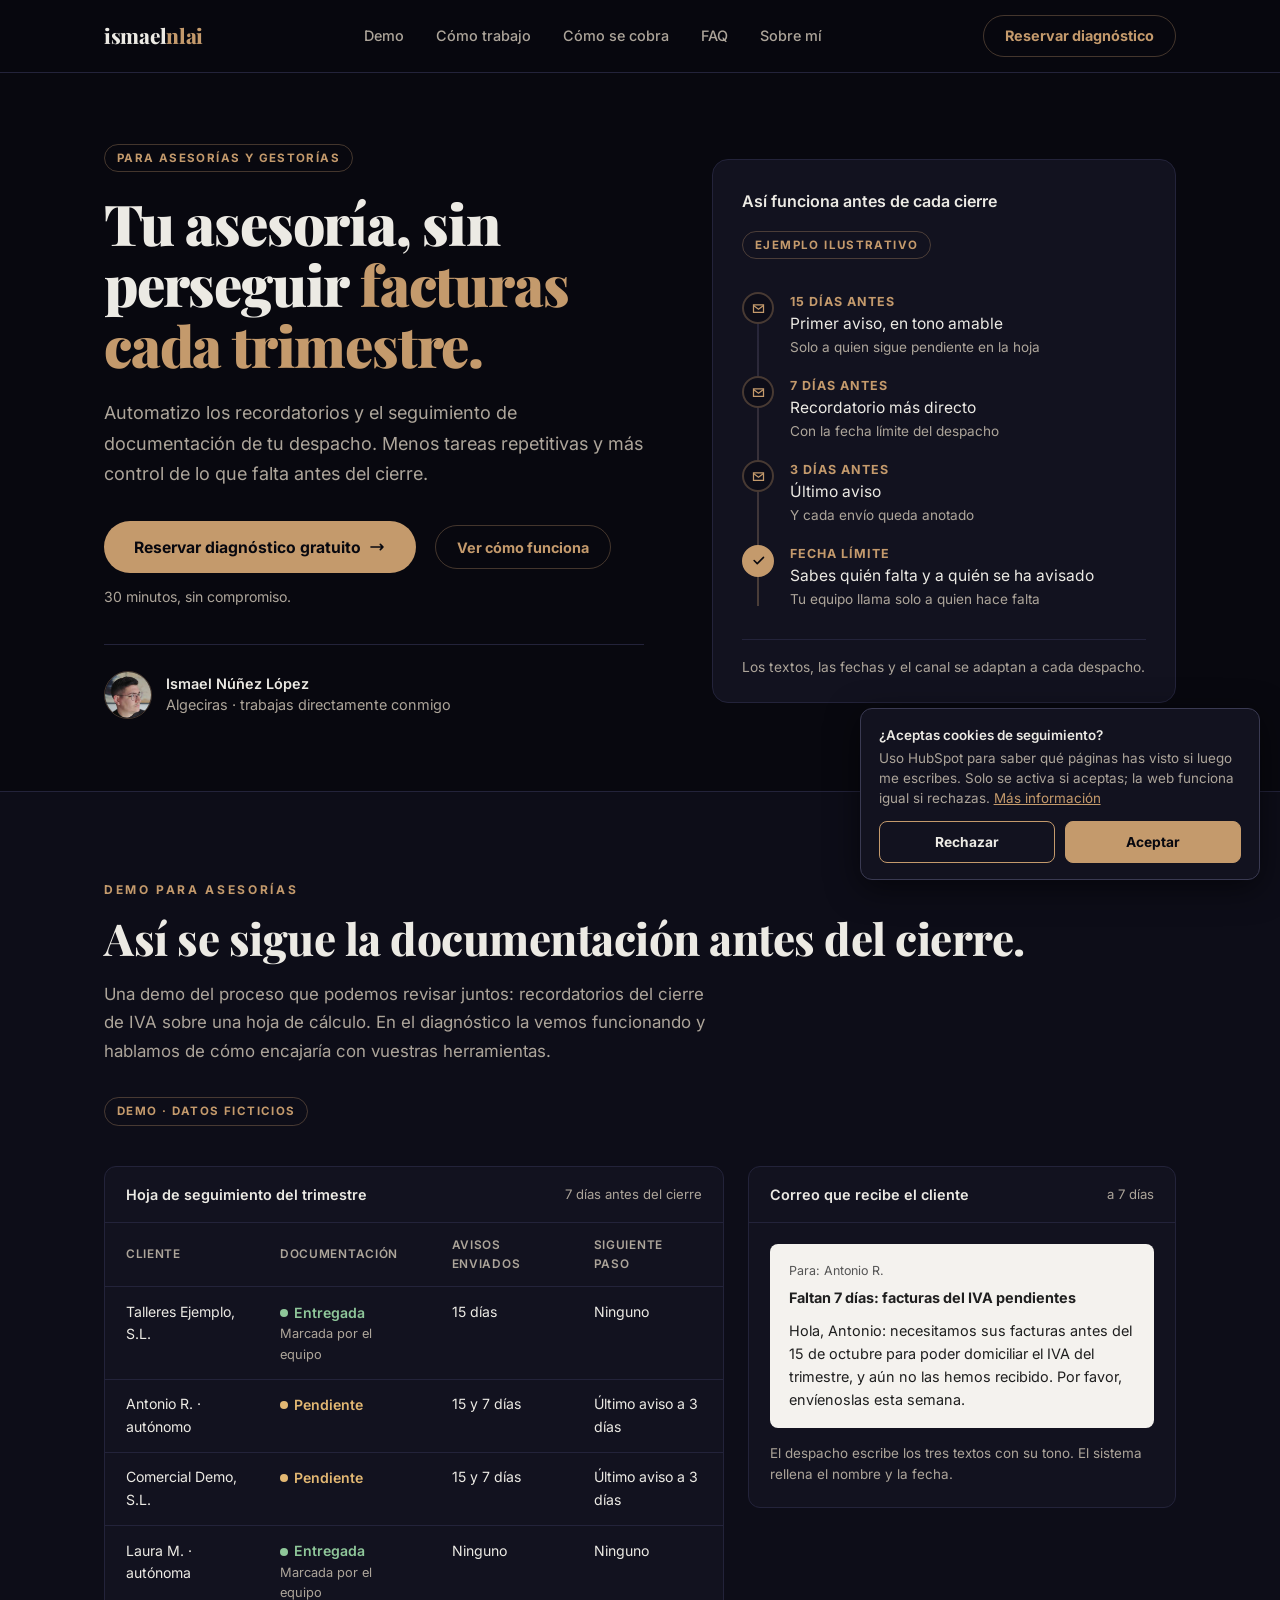
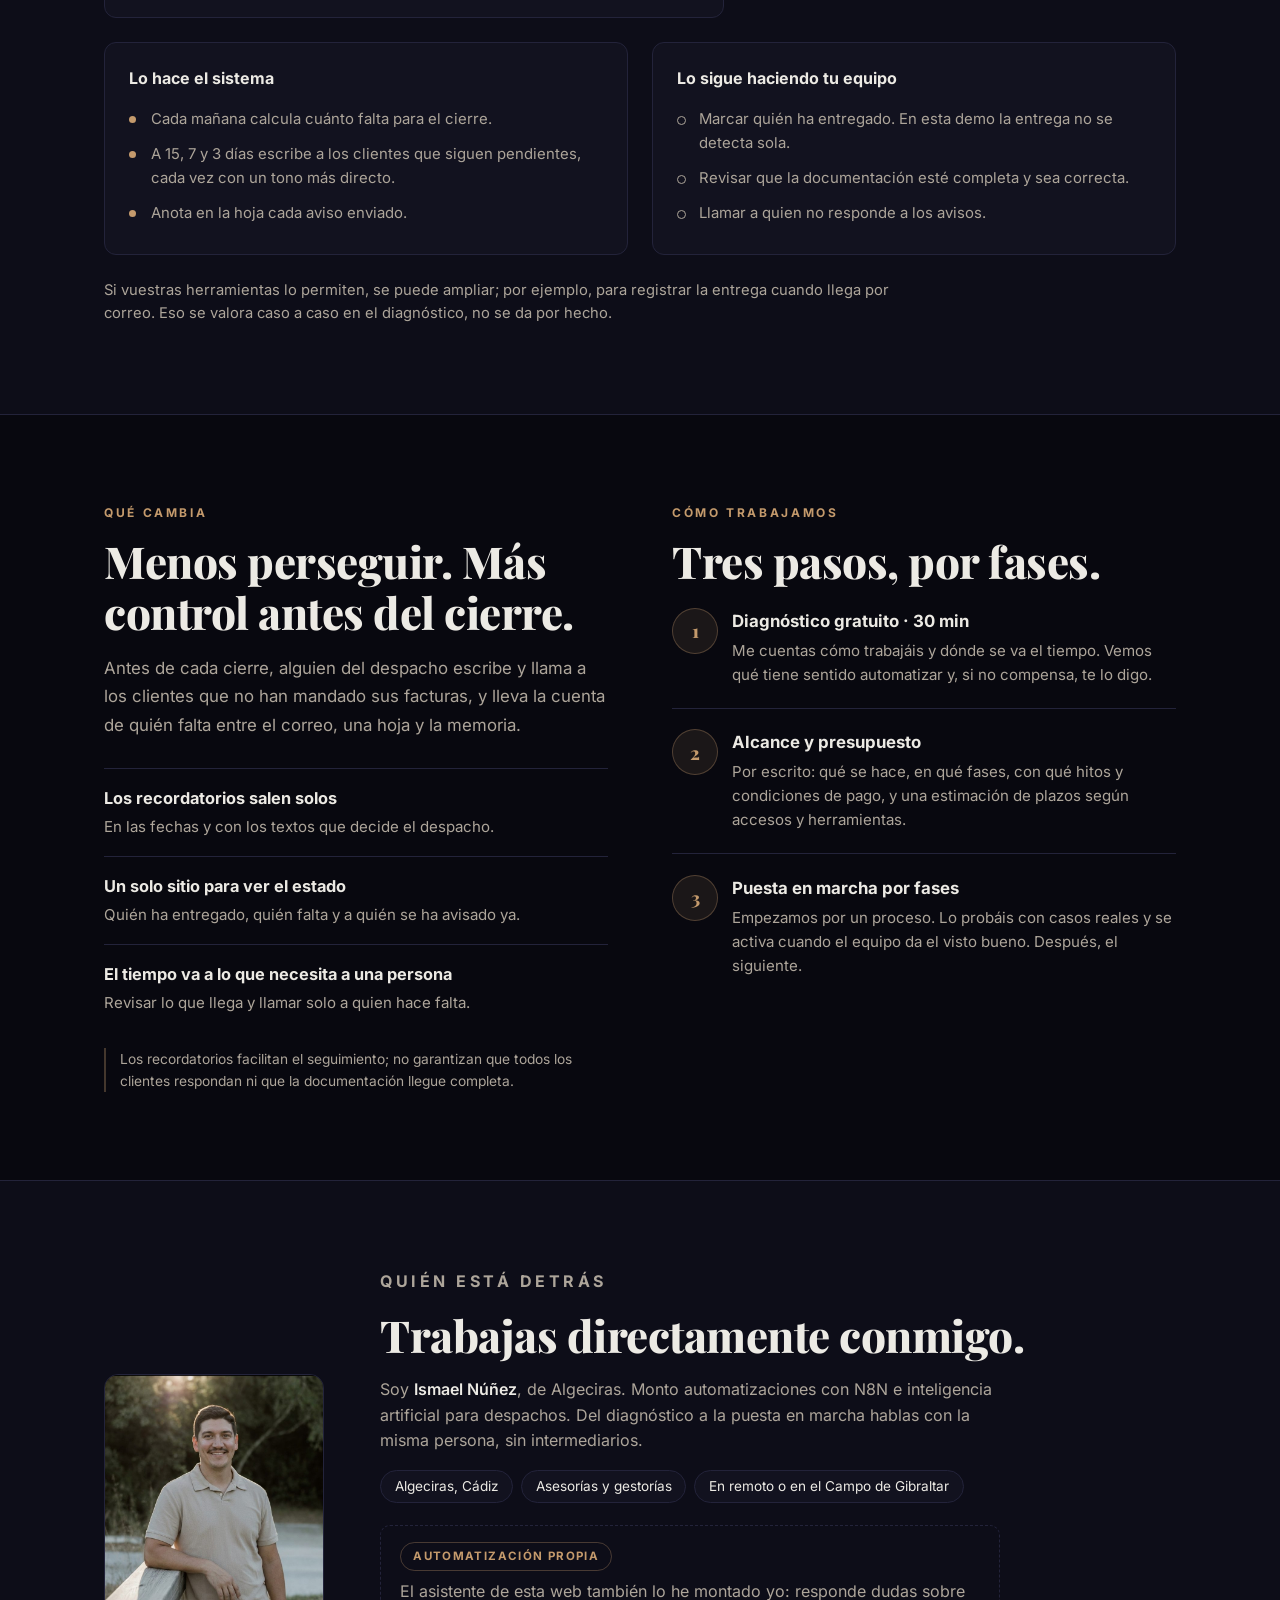
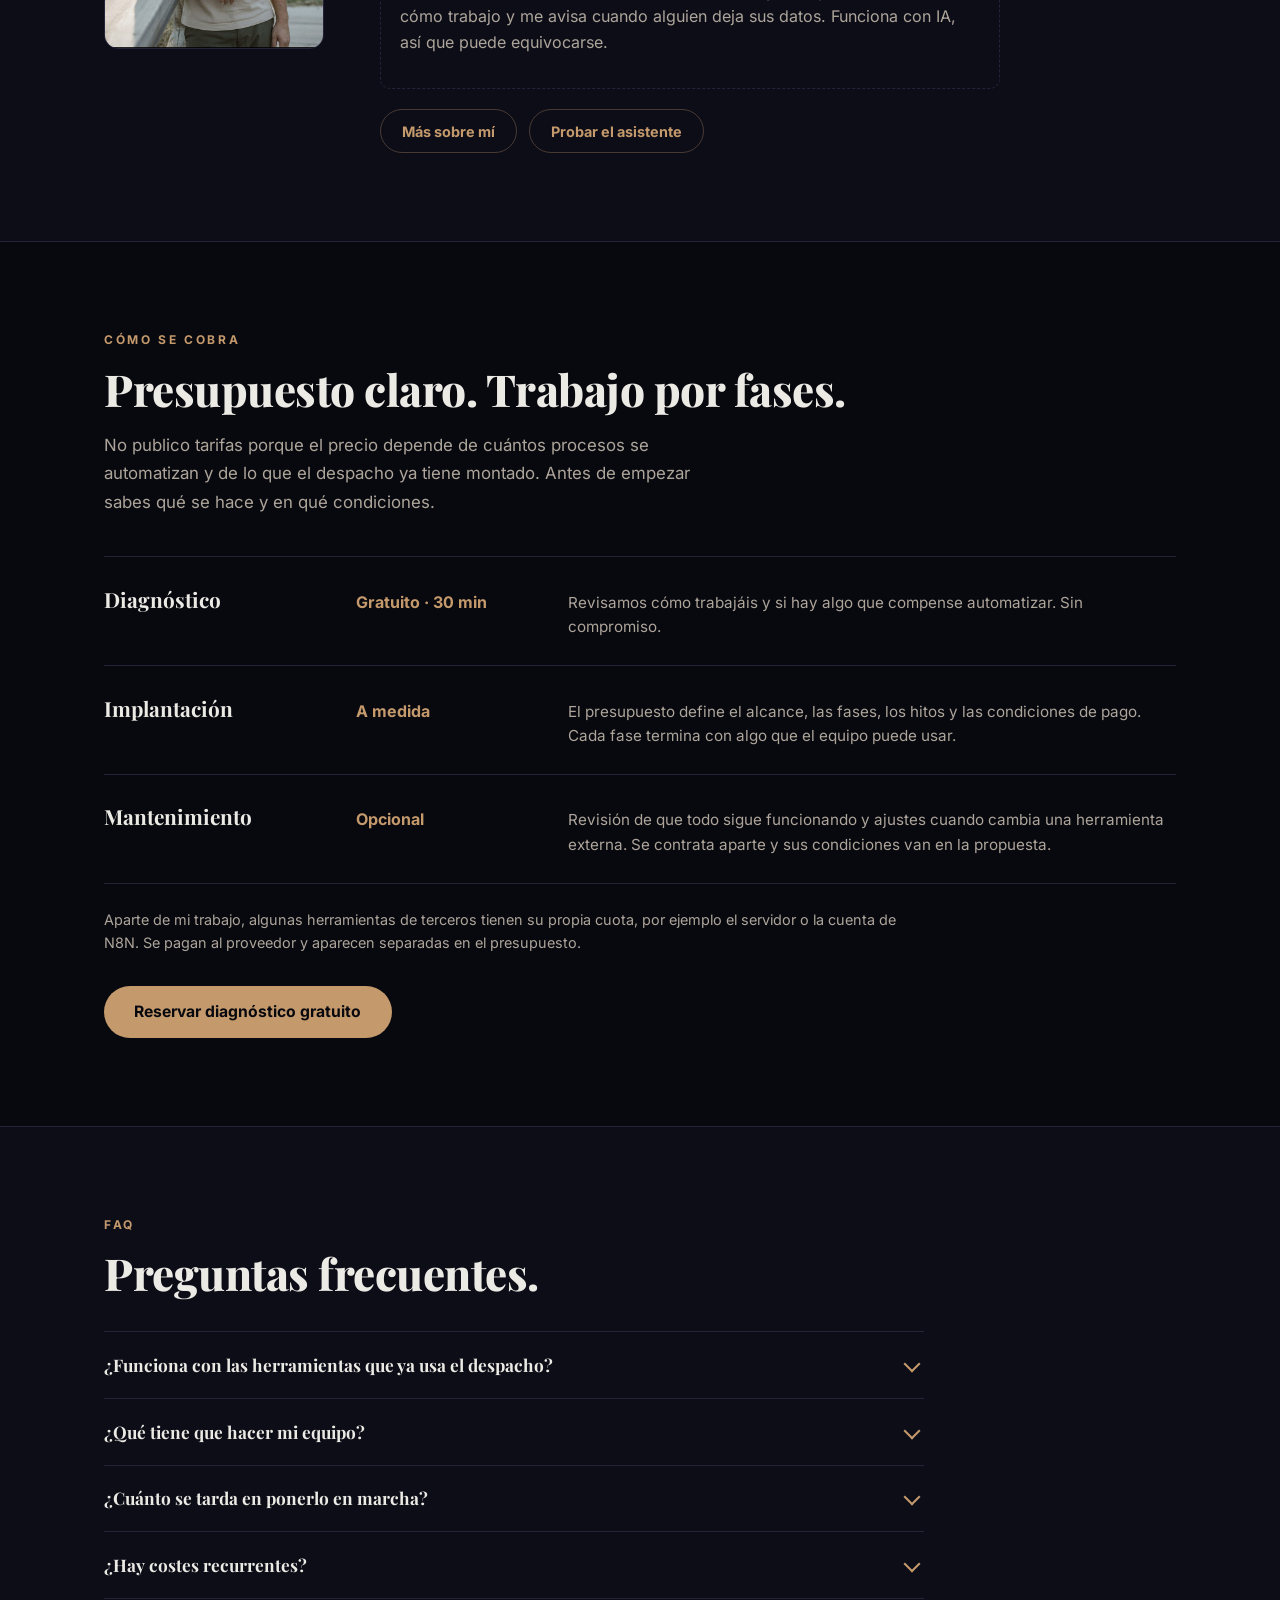
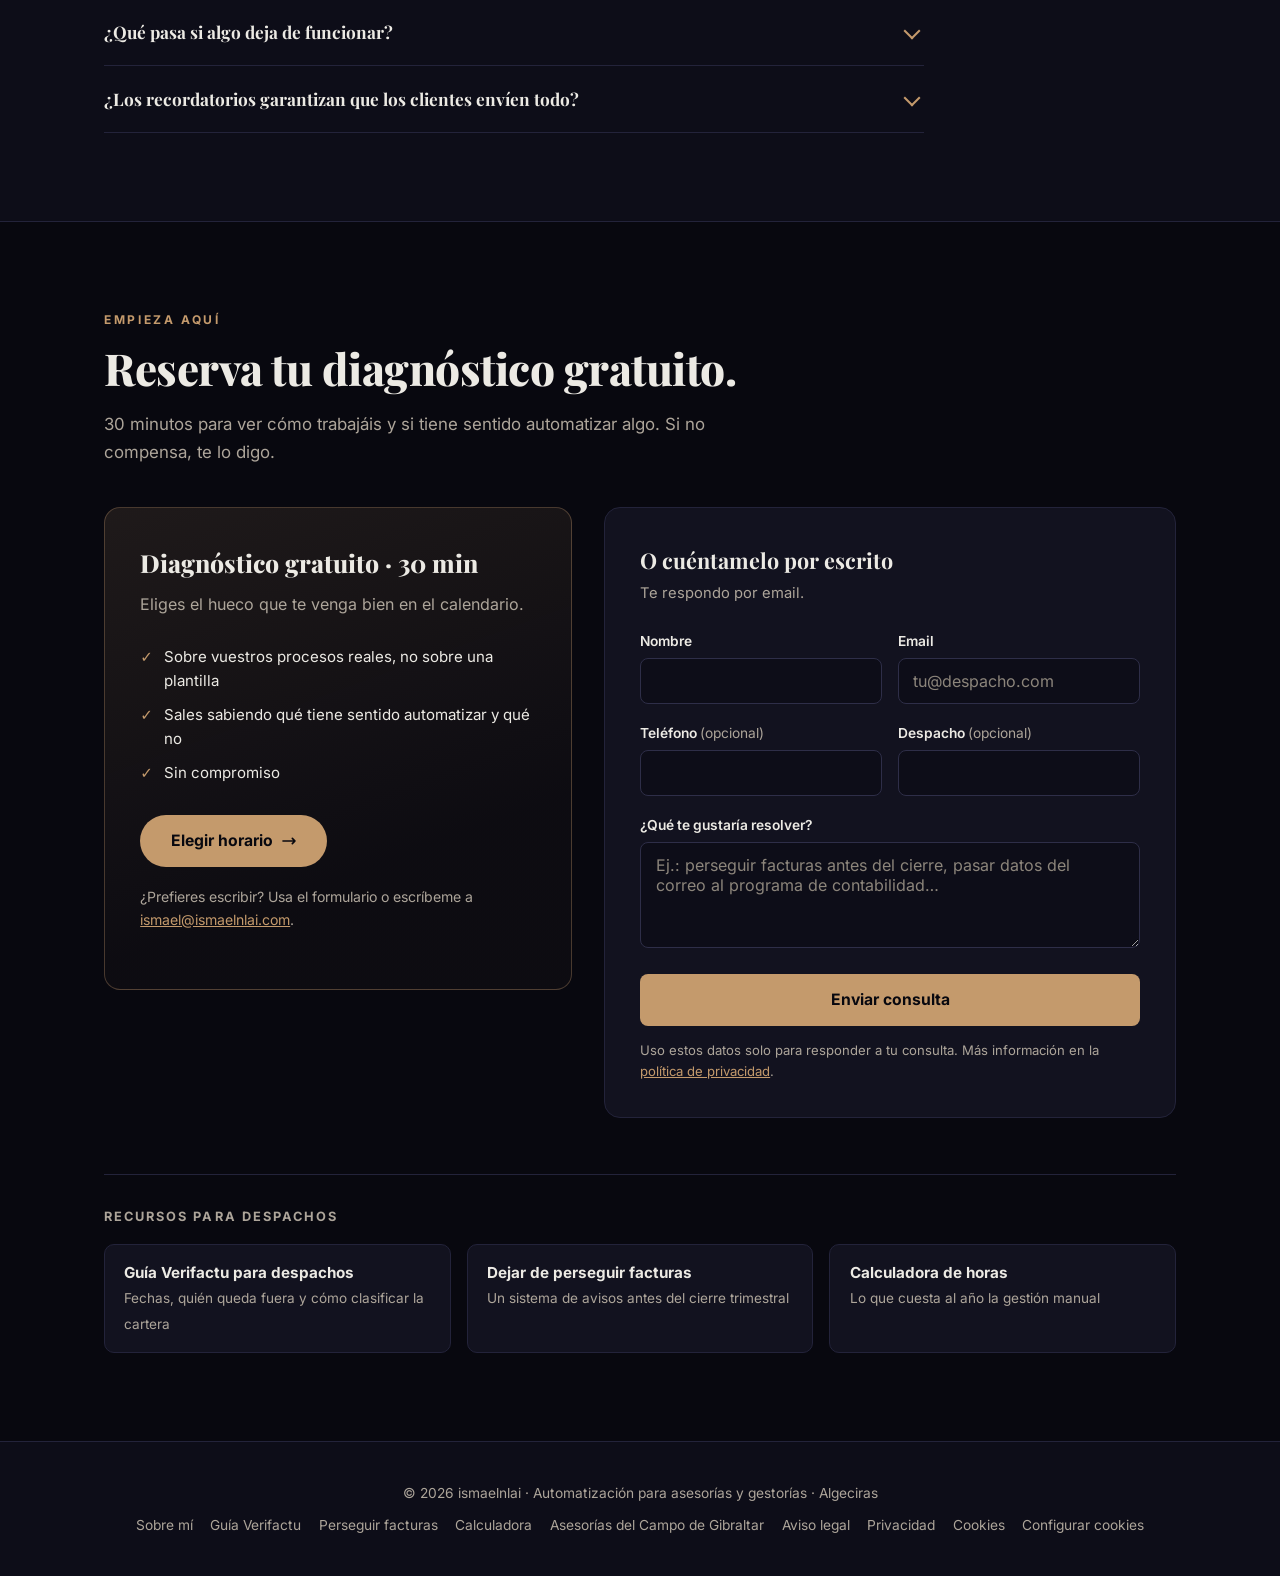
==== commit 26d0b971: "fix(web): keep contact form data out of the URL without JavaScript The form had no method/action, so" ====
--- a/index.html
+++ b/index.html
@@ -333,6 +333,8 @@
     .btn-form:disabled { opacity: 0.6; cursor: progress; }
     .form-privacy { font-size: 0.82rem; color: var(--text-2); margin-top: 0.9rem; }
     .form-status { margin-top: 0.9rem; font-size: 0.9rem; }
+    .form-nojs { color: var(--text-2); font-size: 0.95rem; }
+    .form-nojs[hidden], #contactForm[hidden] { display: none; }
     .form-status.error { color: var(--error); }
     .form-status:empty { display: none; }
     .form-success { text-align: center; padding: 1.5rem 0.5rem; }
@@ -373,19 +375,6 @@
     }
     .cta-fija .btn-primary { width: 100%; min-height: 48px; }
     body.cta-visible .cta-fija { transform: translateY(0); }
-
-    /* ─── AVISO SI EL CALENDARIO NO CARGA ─── */
-    .booking-toast {
-      position: fixed; left: 50%; bottom: 1.2rem; transform: translateX(-50%); z-index: 10001;
-      width: calc(100% - 2rem); max-width: 520px; background: var(--bg-card); border: 1px solid var(--accent);
-      border-radius: 12px; padding: 1rem 2.8rem 1rem 1.2rem; font-size: 0.92rem; color: var(--text);
-      box-shadow: 0 10px 40px rgba(0,0,0,0.6);
-    }
-    .booking-toast[hidden] { display: none; }
-    .booking-toast button {
-      position: absolute; top: 0.5rem; right: 0.5rem; width: 32px; height: 32px; border: none; border-radius: 6px;
-      background: transparent; color: var(--text-2); font-size: 1.2rem; cursor: pointer;
-    }
 
     /* ─── MOVIMIENTO REDUCIDO ─── */
     @media (prefers-reduced-motion: reduce) {
@@ -438,6 +427,9 @@
       .sheet td::before { content: attr(data-label); color: var(--text-2); font-size: 0.8rem; padding-top: 0.1rem; }
       .sheet td:first-child { display: block; font-weight: 600; margin-bottom: 0.3rem; }
       .sheet td:first-child::before { content: none; }
+      .sheet td small { grid-column: 2; }
+      /* En móvil bastan dos casos contrastados: uno entregado y uno pendiente */
+      .sheet tbody tr:nth-child(3), .sheet tbody tr:nth-child(4) { display: none; }
     }
     @media (max-width: 400px) {
       .wrap { padding: 0 16px; }
@@ -508,7 +500,7 @@
         "description": "Automatizo los recordatorios y el seguimiento de documentación de asesorías y gestorías con N8N e IA. Diagnóstico gratuito de 30 minutos.",
         "inLanguage": "es-ES",
         "datePublished": "2026-05-29",
-        "dateModified": "2026-10-19T12:00:00+02:00",
+        "dateModified": "2026-10-21T12:00:00+02:00",
         "isPartOf": { "@id": "https://ismaelnlai.com/#website" }
       },
       {
@@ -698,8 +690,8 @@
     <div class="demo-head">
       <div>
         <p class="label">Demo para asesorías</p>
-        <h2 class="title" id="demo-title">Una demo del proceso que podemos revisar juntos.</h2>
-        <p class="lead">Recordatorios del cierre de IVA sobre una hoja de cálculo. En el diagnóstico la vemos funcionando y hablamos de cómo encajaría con vuestras herramientas.</p>
+        <h2 class="title" id="demo-title">Así se sigue la documentación antes del cierre.</h2>
+        <p class="lead">Una demo del proceso que podemos revisar juntos: recordatorios del cierre de IVA sobre una hoja de cálculo. En el diagnóstico la vemos funcionando y hablamos de cómo encajaría con vuestras herramientas.</p>
       </div>
       <span class="tag">Demo · datos ficticios</span>
     </div>
@@ -918,7 +910,10 @@
         <div id="formContent">
           <h3>O cuéntamelo por escrito</h3>
           <p class="form-desc">Te respondo por email.</p>
-          <form id="contactForm" novalidate>
+          <!-- Sin JS el envío nativo haría un GET con los datos en la URL: el formulario
+               nace oculto y lo muestra su propio script; mientras, se ve la alternativa. -->
+          <p class="form-nojs" id="formNoJs">El formulario necesita JavaScript. Escríbeme a <a href="mailto:ismael@ismaelnlai.com">ismael@ismaelnlai.com</a> o reserva el diagnóstico en el <a href="https://calendly.com/ismaelnlai/diagnostico" target="_blank" rel="noopener">calendario</a>.</p>
+          <form id="contactForm" novalidate hidden>
             <div class="form-row">
               <div class="form-group">
                 <label for="nombre">Nombre</label>
@@ -977,11 +972,6 @@
   <a href="https://calendly.com/ismaelnlai/diagnostico" class="btn-primary" data-calendly target="_blank" rel="noopener">Reservar diagnóstico gratuito · 30 min</a>
 </div>
 
-<div class="booking-toast" id="bookingToast" role="alert" hidden>
-  <span>No se ha podido abrir el calendario aquí. <a id="bookingToastLink" href="https://calendly.com/ismaelnlai/diagnostico" target="_blank" rel="noopener">Ábrelo en una pestaña nueva</a> o escríbeme a <a href="mailto:ismael@ismaelnlai.com">ismael@ismaelnlai.com</a>.</span>
-  <button type="button" aria-label="Cerrar aviso" id="bookingToastClose">×</button>
-</div>
-
 <footer>
   <p>&copy; 2026 ismaelnlai · Automatización para asesorías y gestorías · Algeciras</p>
   <nav aria-label="Pie de página">
@@ -1001,79 +991,6 @@
 (function () {
   'use strict';
 
-  // ─── RESERVA (Calendly) ───
-  // Todos los enlaces de reserva llevan href real a Calendly: sin JS, o con un
-  // clic con Ctrl/Cmd, abren la página de Calendly. Con JS, intentamos la ventana
-  // emergente; sus scripts (y cookies) solo se cargan al pulsar. Si no cargan,
-  // aparece un aviso con un enlace directo: nada de window.open() retrasado.
-  var booking = window.ismaelnlaiBooking = {
-    url: 'https://calendly.com/ismaelnlai/diagnostico',
-    scriptSrc: 'https://assets.calendly.com/assets/external/widget.js',
-    cssHref: 'https://assets.calendly.com/assets/external/widget.css',
-    timeoutMs: 6000
-  };
-  var estado = 'idle', esperando = [];
-  var toast = document.getElementById('bookingToast');
-  var toastLink = document.getElementById('bookingToastLink');
-  var ultimoDisparador = null;
-
-  function mostrarFallo(url) {
-    toastLink.href = url;
-    toast.hidden = false;
-    toastLink.focus();
-  }
-  function cerrarToast() {
-    toast.hidden = true;
-    if (ultimoDisparador && document.contains(ultimoDisparador)) ultimoDisparador.focus();
-  }
-  document.getElementById('bookingToastClose').addEventListener('click', cerrarToast);
-  toast.addEventListener('keydown', function (e) { if (e.key === 'Escape') cerrarToast(); });
-
-  function cargarCalendly(ok, ko) {
-    if (window.Calendly) { ok(); return; }
-    esperando.push([ok, ko]);
-    if (estado === 'loading') return;
-    estado = 'loading';
-    function resolver(bien) {
-      if (estado !== 'loading') return;
-      estado = bien ? 'ready' : 'idle';  // si falla, se puede reintentar en el siguiente clic
-      var cola = esperando; esperando = [];
-      cola.forEach(function (p) { (bien ? p[0] : p[1])(); });
-    }
-    var reloj = setTimeout(function () { resolver(false); }, booking.timeoutMs);
-    if (!document.querySelector('link[href="' + booking.cssHref + '"]')) {
-      var l = document.createElement('link');
-      l.rel = 'stylesheet'; l.href = booking.cssHref;
-      document.head.appendChild(l);
-    }
-    var sc = document.createElement('script');
-    sc.src = booking.scriptSrc;
-    sc.onload = function () { clearTimeout(reloj); resolver(!!window.Calendly); };
-    sc.onerror = function () { clearTimeout(reloj); resolver(false); };
-    document.head.appendChild(sc);
-  }
-
-  booking.open = function (url, disparador) {
-    url = url || booking.url;
-    ultimoDisparador = disparador || document.activeElement;
-    toast.hidden = true;
-    cargarCalendly(
-      function () {
-        try { window.Calendly.initPopupWidget({ url: url }); }
-        catch (e) { mostrarFallo(url); }
-      },
-      function () { mostrarFallo(url); }
-    );
-  };
-
-  document.addEventListener('click', function (e) {
-    var a = e.target.closest ? e.target.closest('a[data-calendly]') : null;
-    if (!a || e.defaultPrevented) return;
-    if (e.button !== 0 || e.ctrlKey || e.metaKey || e.shiftKey || e.altKey) return;
-    e.preventDefault();
-    booking.open(a.href, a);
-  });
-
   // ─── CHAT ───
   document.querySelectorAll('[data-open-chat]').forEach(function (b) {
     b.addEventListener('click', function () {
@@ -1104,6 +1021,8 @@
   // ─── FORMULARIO ───
   var form = document.getElementById('contactForm');
   var btn = document.getElementById('submitBtn');
+  form.hidden = false;
+  document.getElementById('formNoJs').hidden = true;
   var status = document.getElementById('formStatus');
   var FORM_ENDPOINT = 'https://n8n.ismaelnlai.com/webhook/contacto-web';
   var FORM_TIMEOUT_MS = 15000;
@@ -1193,6 +1112,7 @@
 })();
 </script>
 
+<script src="/booking.js" defer></script>
 <script src="/consent.js" defer></script>
 <script src="/chat-widget.js" defer></script>
 </body>
